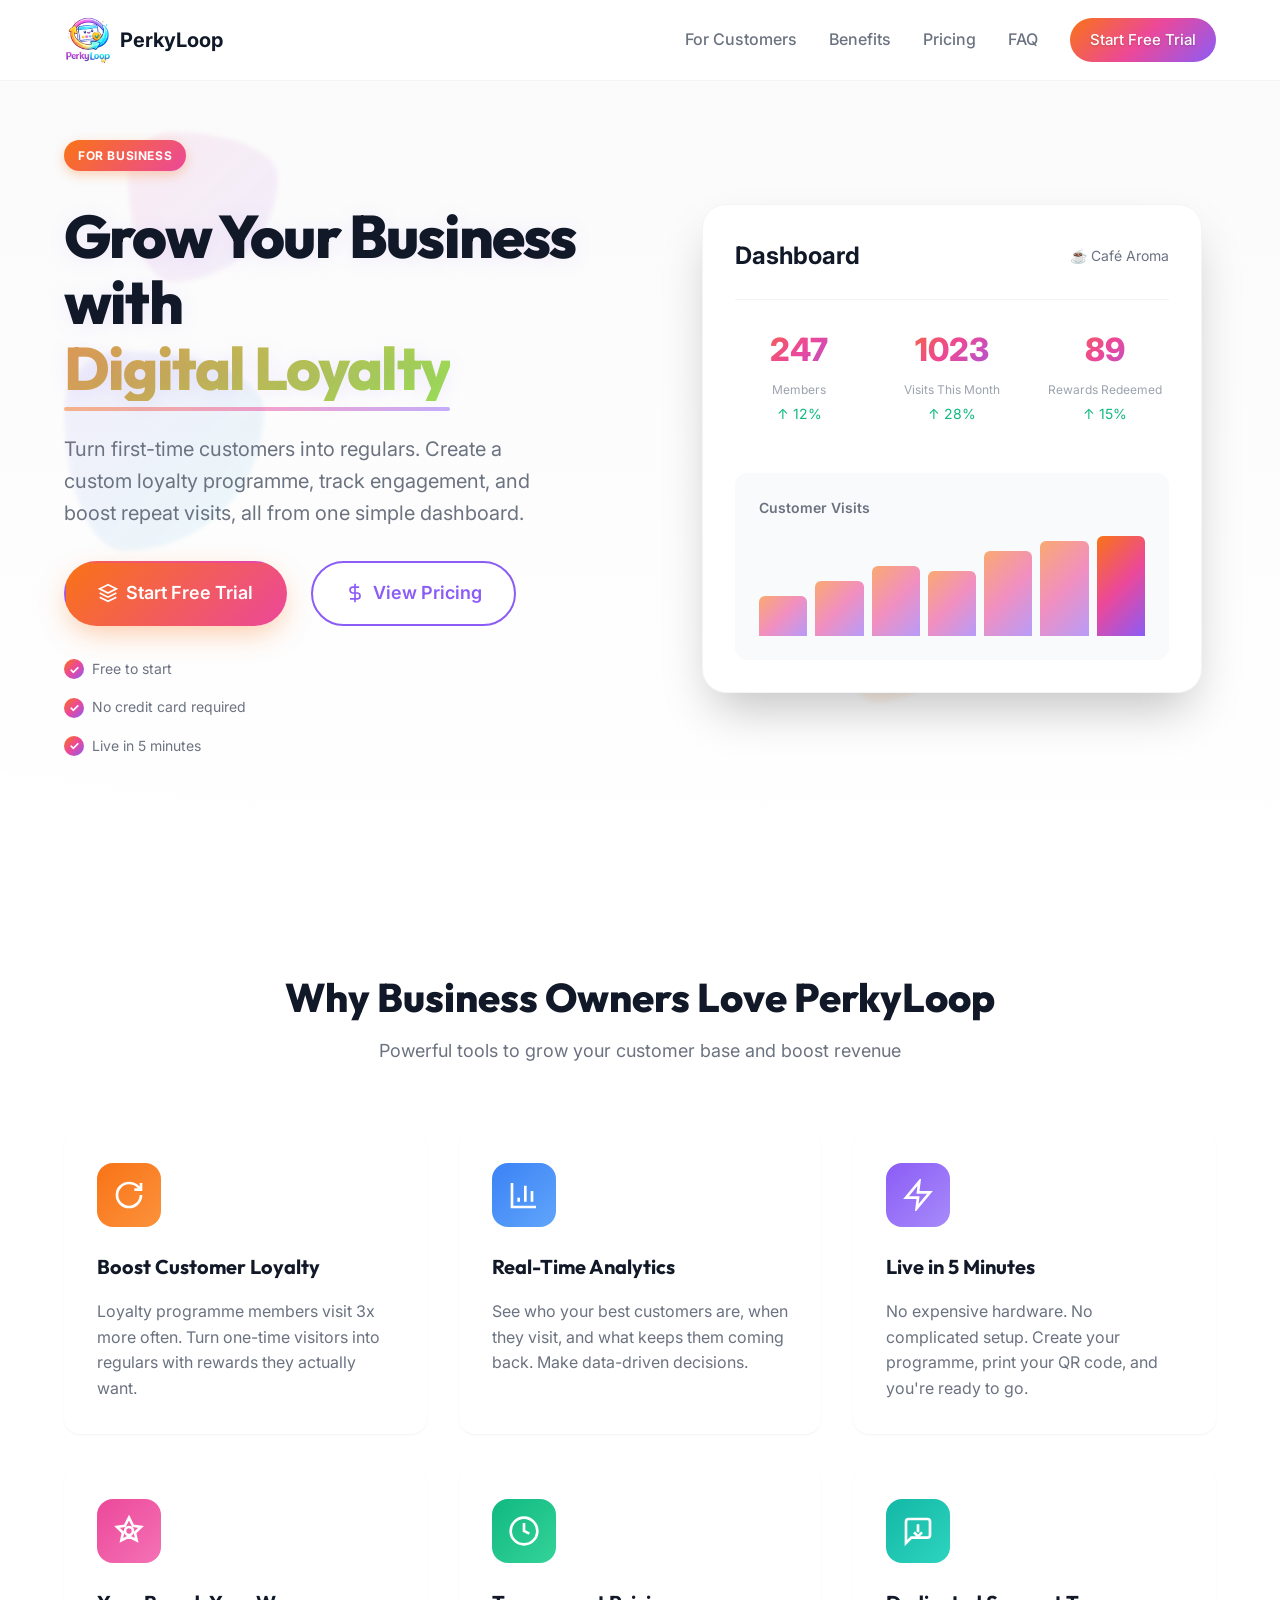
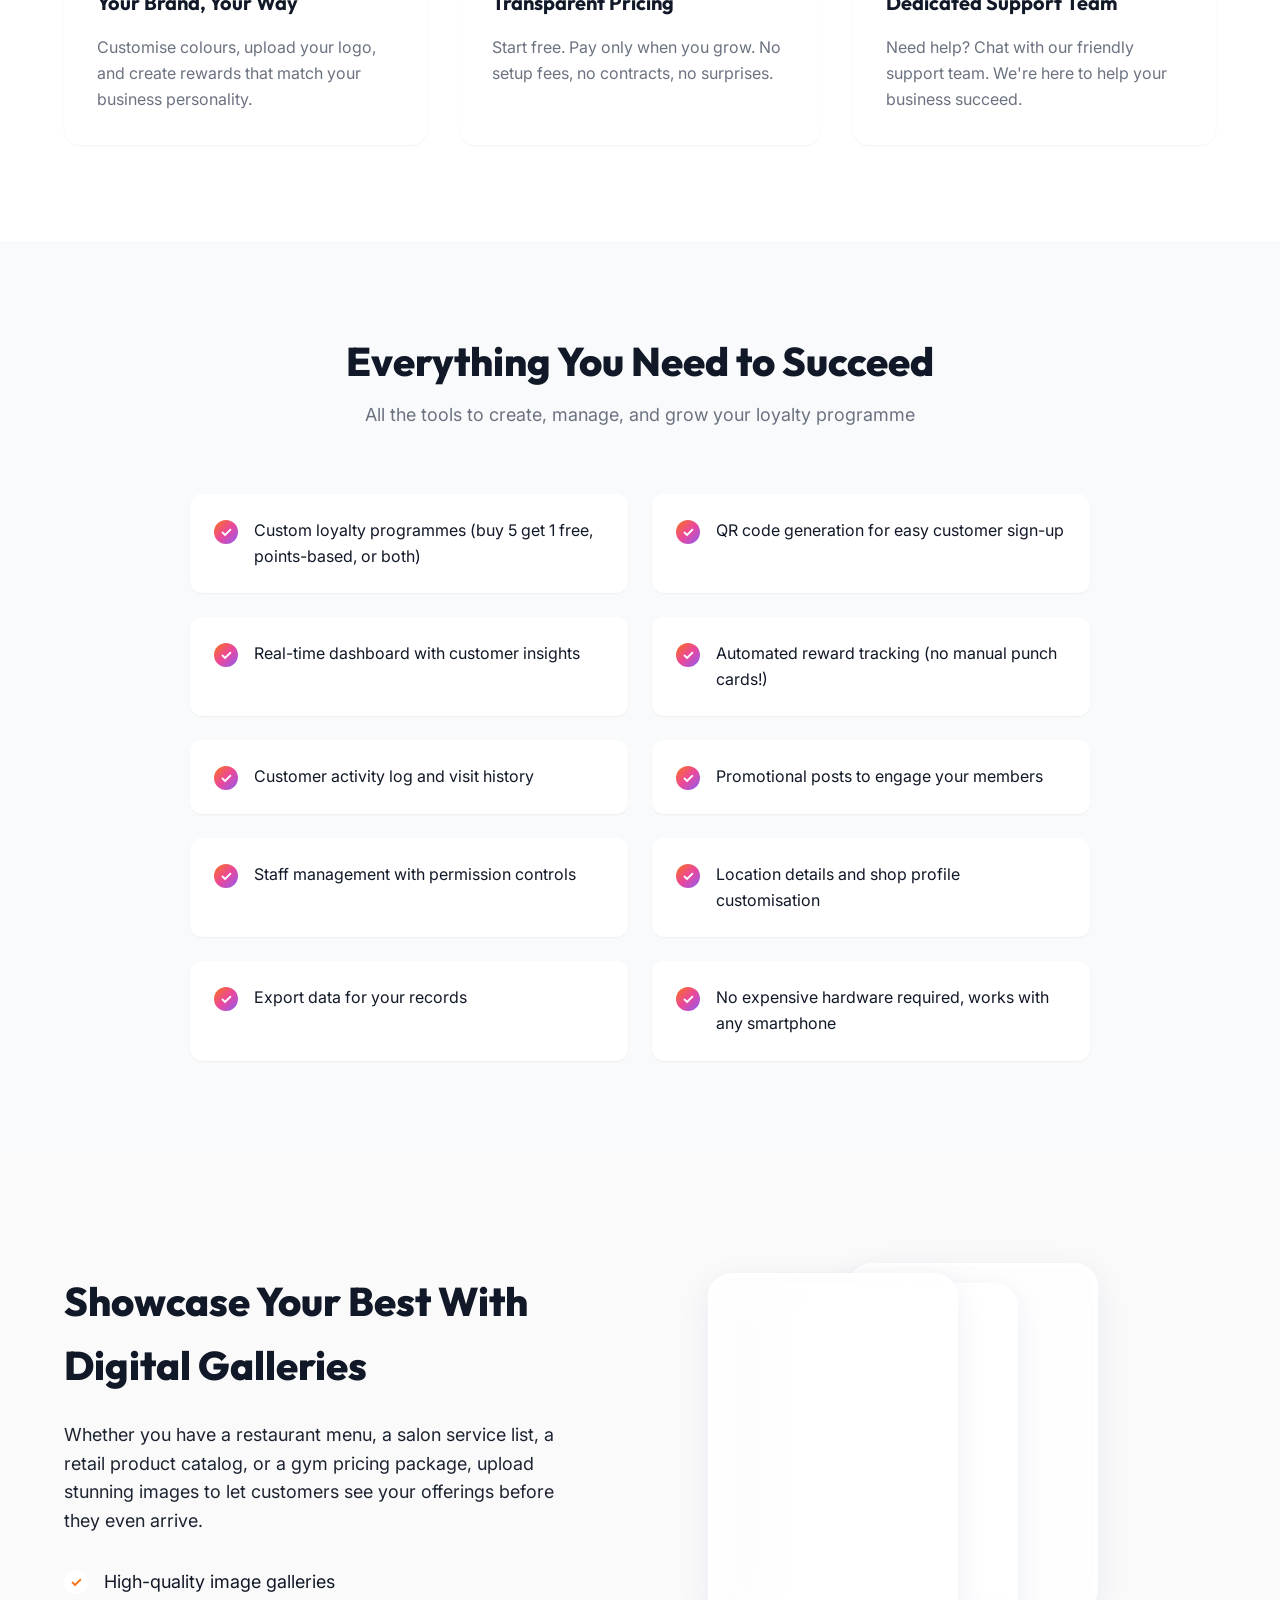
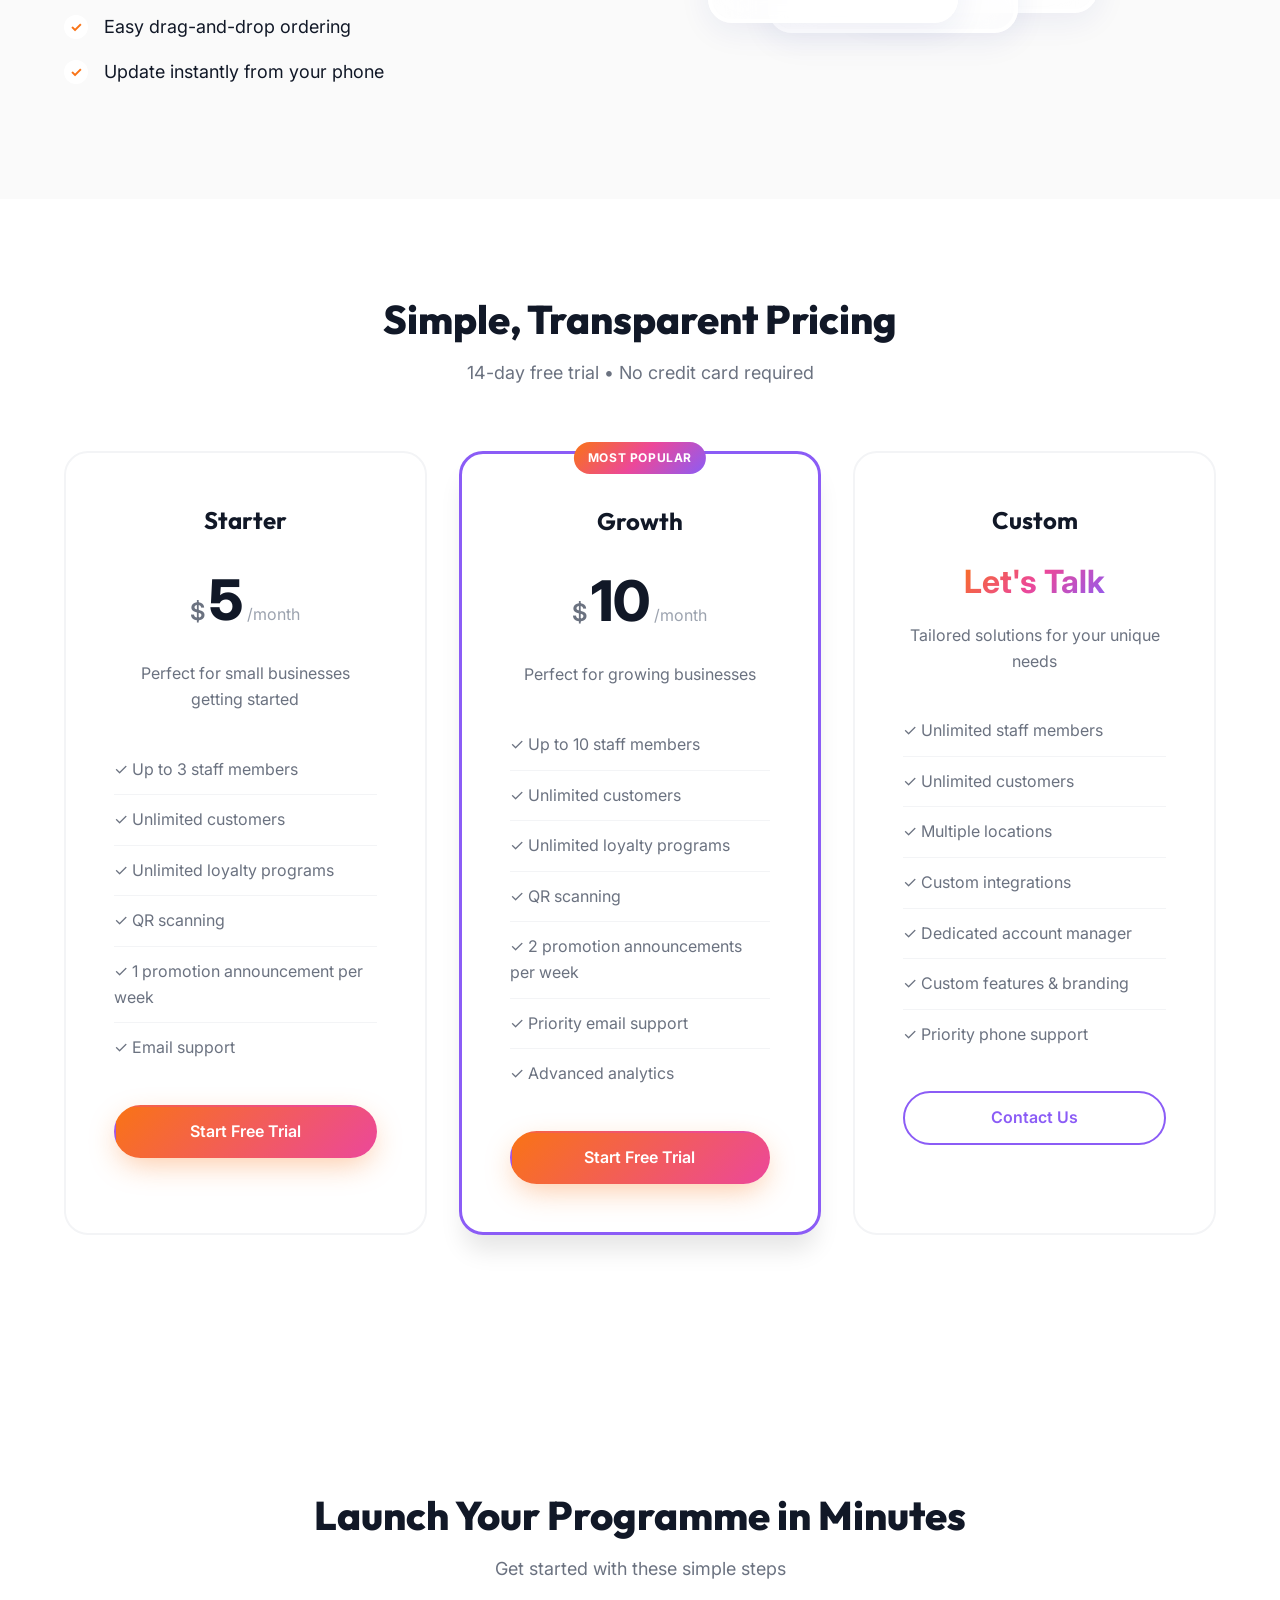
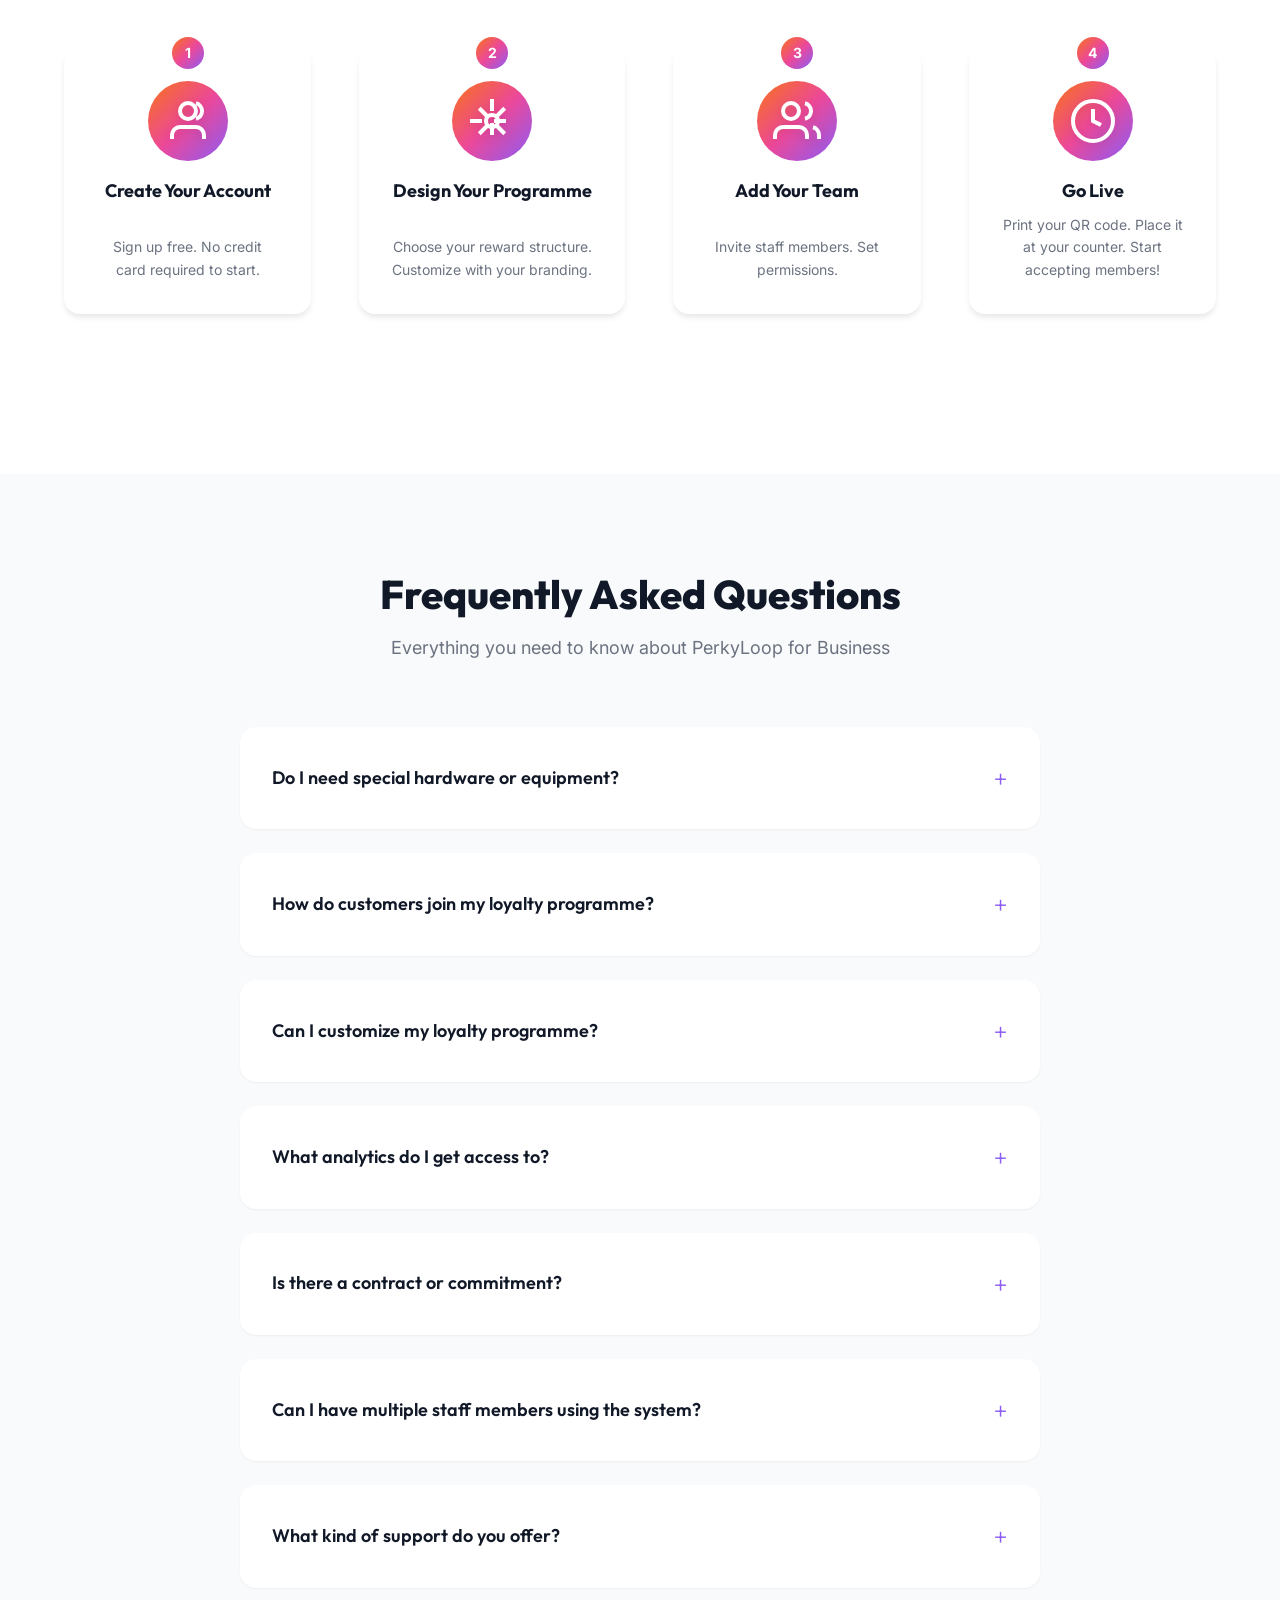
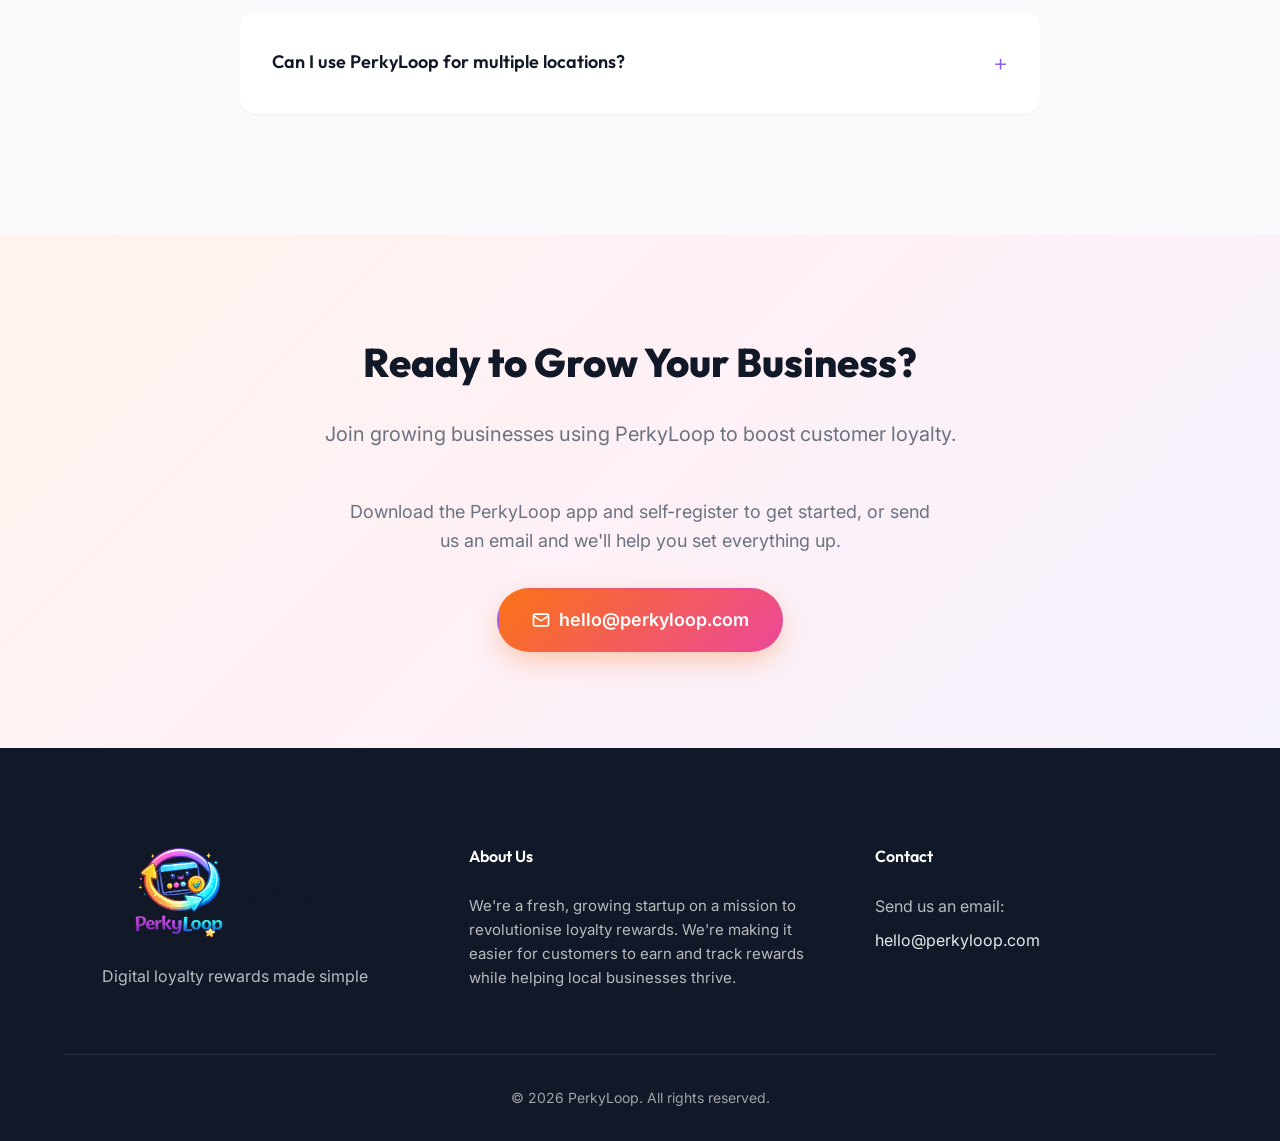
==== business.html @ 256bd618 "Web site updates." ====
<!DOCTYPE html>
<html lang="en">
<head>
    <meta charset="UTF-8">
    <meta name="viewport" content="width=device-width, initial-scale=1.0">
    <meta name="description" content="PerkyLoop for Business - Grow your customer loyalty with digital rewards. Increase repeat visits, understand your customers, and boost revenue.">
    <meta name="keywords" content="loyalty program, business rewards, customer retention, POS system, business growth">
    <title>PerkyLoop for Business - Grow Customer Loyalty</title>
    
    <!-- Favicon -->
    <link rel="icon" type="image/png" href="images/favicon.png">
    
    <!-- Google Fonts -->
    <link rel="preconnect" href="https://fonts.googleapis.com">
    <link rel="preconnect" href="https://fonts.gstatic.com" crossorigin>
    <link href="https://fonts.googleapis.com/css2?family=Inter:wght@300;400;500;600;700;800&family=Outfit:wght@300;400;500;600;700;800&display=swap" rel="stylesheet">
    
    <!-- Stylesheet -->
    <link rel="stylesheet" href="styles.css">
</head>
<body>
    <!-- Navigation -->
    <nav class="navbar">
        <div class="container">
            <div class="nav-content">
                <a href="index.html" class="logo">
                    <img src="images/icon.png" alt="PerkyLoop" class="logo-icon">
                    <span class="logo-text">PerkyLoop</span>
                </a>
                <div class="nav-links">
                    <a href="index.html">For Customers</a>
                    <a href="#benefits">Benefits</a>
                    <a href="#pricing">Pricing</a>
                    <a href="#faq">FAQ</a>
                    <a href="#start" class="btn-nav">Start Free Trial</a>
                </div>
                <button class="mobile-menu-toggle" aria-label="Toggle menu">
                    <span></span>
                    <span></span>
                    <span></span>
                </button>
            </div>
        </div>
    </nav>

    <!-- Mobile Menu -->
    <div class="mobile-menu">
        <a href="index.html">For Customers</a>
        <a href="#benefits">Benefits</a>
        <a href="#pricing">Pricing</a>
        <a href="#faq">FAQ</a>
        <a href="#start" class="btn-mobile-menu">Start Free Trial</a>
    </div>

    <!-- Hero Section -->
    <section class="hero business-hero">
        <div class="hero-gradient gradient-business"></div>
        
        <!-- Floating Decorative Elements -->
        <div class="floating-shapes">
            <div class="shape shape-1"></div>
            <div class="shape shape-2"></div>
            <div class="shape shape-3"></div>
            <div class="shape shape-4"></div>
            <div class="shape shape-5"></div>
        </div>
        
        <div class="container">
            <div class="hero-content">
                <div class="hero-text">
                    <div class="hero-badge">FOR BUSINESS</div>
                    <h1 class="hero-title animate-fade-in">
                        Grow Your Business with<br>
                        <span class="gradient-text">Digital Loyalty</span>
                    </h1>
                    <p class="hero-subtitle animate-fade-in-delay-1">
                        Turn first-time customers into regulars. Create a custom loyalty programme, 
                        track engagement, and boost repeat visits, all from one simple dashboard.
                    </p>
                    <div class="hero-buttons animate-fade-in-delay-2">
                        <a href="#start" class="btn btn-primary btn-lg">
                            <svg class="btn-icon" width="20" height="20" viewBox="0 0 24 24" fill="none" stroke="currentColor" stroke-width="2">
                                <path d="M12 2L2 7l10 5 10-5-10-5z"/>
                                <path d="M2 17l10 5 10-5M2 12l10 5 10-5"/>
                            </svg>
                            Start Free Trial
                        </a>
                        <a href="#pricing" class="btn btn-secondary btn-lg">
                            <svg class="btn-icon" width="20" height="20" viewBox="0 0 24 24" fill="none" stroke="currentColor" stroke-width="2">
                                <line x1="12" y1="1" x2="12" y2="23"/>
                                <path d="M17 5H9.5a3.5 3.5 0 0 0 0 7h5a3.5 3.5 0 0 1 0 7H6"/>
                            </svg>
                            View Pricing
                        </a>
                    </div>
                    <div class="hero-features animate-fade-in-delay-3">
                        <div class="hero-feature">
                            <span class="check-icon-large">✓</span>
                            <span>Free to start</span>
                        </div>
                        <div class="hero-feature">
                            <span class="check-icon-large">✓</span>
                            <span>No credit card required</span>
                        </div>
                        <div class="hero-feature">
                            <span class="check-icon-large">✓</span>
                            <span>Live in 5 minutes</span>
                        </div>
                    </div>
                </div>
                <div class="hero-image animate-fade-in-delay-2">
                    <div class="dashboard-mockup">
                        <div class="dashboard-frame">
                            <div class="dashboard-header">
                                <div class="dashboard-title">Dashboard</div>
                                <div class="dashboard-user">☕ Café Aroma</div>
                            </div>
                            <div class="dashboard-stats">
                                <div class="dashboard-stat">
                                    <div class="stat-value">247</div>
                                    <div class="stat-label">Members</div>
                                    <div class="stat-trend">↑ 12%</div>
                                </div>
                                <div class="dashboard-stat">
                                    <div class="stat-value">1,023</div>
                                    <div class="stat-label">Visits This Month</div>
                                    <div class="stat-trend">↑ 28%</div>
                                </div>
                                <div class="dashboard-stat">
                                    <div class="stat-value">89</div>
                                    <div class="stat-label">Rewards Redeemed</div>
                                    <div class="stat-trend">↑ 15%</div>
                                </div>
                            </div>
                            <div class="dashboard-chart">
                                <div class="chart-title">Customer Visits</div>
                                <div class="chart-bars">
                                    <div class="chart-bar" style="height: 40%;"></div>
                                    <div class="chart-bar" style="height: 55%;"></div>
                                    <div class="chart-bar" style="height: 70%;"></div>
                                    <div class="chart-bar" style="height: 65%;"></div>
                                    <div class="chart-bar" style="height: 85%;"></div>
                                    <div class="chart-bar" style="height: 95%;"></div>
                                    <div class="chart-bar active" style="height: 100%;"></div>
                                </div>
                            </div>
                        </div>
                    </div>
                </div>
            </div>
        </div>
        <div class="hero-wave">
            <svg viewBox="0 0 1440 120" fill="none" xmlns="http://www.w3.org/2000/svg">
                <path d="M0 0L60 10C120 20 240 40 360 46.7C480 53 600 47 720 43.3C840 40 960 40 1080 46.7C1200 53 1320 67 1380 73.3L1440 80V120H1380C1320 120 1200 120 1080 120C960 120 840 120 720 120C600 120 480 120 360 120C240 120 120 120 60 120H0V0Z" fill="white"/>
            </svg>
        </div>
    </section>

    <!-- Benefits Section -->
    <section id="benefits" class="benefits">
        <div class="container">
            <div class="section-header">
                <h2 class="section-title">Why Business Owners Love PerkyLoop</h2>
                <p class="section-subtitle">Powerful tools to grow your customer base and boost revenue</p>
            </div>
            <div class="benefits-grid">
                <div class="benefit-card">
                    <div class="benefit-icon icon-orange">
                        <svg width="32" height="32" viewBox="0 0 24 24" fill="none" stroke="currentColor" stroke-width="2">
                            <path d="M21 12a9 9 0 1 1-9-9c2.52 0 4.93 1 6.74 2.74L21 8"/>
                            <path d="M21 3v5h-5"/>
                        </svg>
                    </div>
                    <h3 class="benefit-title">Boost Customer Loyalty</h3>
                    <p class="benefit-description">Loyalty programme members visit 3x more often. Turn one-time visitors into regulars with rewards they actually want.</p>
                </div>
                <div class="benefit-card">
                    <div class="benefit-icon icon-blue">
                        <svg width="32" height="32" viewBox="0 0 24 24" fill="none" stroke="currentColor" stroke-width="2">
                            <path d="M3 3v18h18"/>
                            <path d="M18 17V9M13 17V5M8 17v-3"/>
                        </svg>
                    </div>
                    <h3 class="benefit-title">Real-Time Analytics</h3>
                    <p class="benefit-description">See who your best customers are, when they visit, and what keeps them coming back. Make data-driven decisions.</p>
                </div>
                <div class="benefit-card">
                    <div class="benefit-icon icon-purple">
                        <svg width="32" height="32" viewBox="0 0 24 24" fill="none" stroke="currentColor" stroke-width="2">
                            <path d="M13 2L3 14h9l-1 8 10-12h-9l1-8z"/>
                        </svg>
                    </div>
                    <h3 class="benefit-title">Live in 5 Minutes</h3>
                    <p class="benefit-description">No expensive hardware. No complicated setup. Create your programme, print your QR code, and you're ready to go.</p>
                </div>
                <div class="benefit-card">
                    <div class="benefit-icon icon-pink">
                        <svg width="32" height="32" viewBox="0 0 24 24" fill="none" stroke="currentColor" stroke-width="2">
                            <path d="M12 2l3 6.09L21 9l-4.5 4.36L17.71 19 12 16.09 6.29 19l1.21-5.64L3 9l5.91-.91L12 2z"/>
                            <circle cx="12" cy="12" r="3"/>
                        </svg>
                    </div>
                    <h3 class="benefit-title">Your Brand, Your Way</h3>
                    <p class="benefit-description">Customise colours, upload your logo, and create rewards that match your business personality.</p>
                </div>
                <div class="benefit-card">
                    <div class="benefit-icon icon-green">
                        <svg width="32" height="32" viewBox="0 0 24 24" fill="none" stroke="currentColor" stroke-width="2">
                            <circle cx="12" cy="12" r="10"/>
                            <path d="M12 6v6l4 2"/>
                        </svg>
                    </div>
                    <h3 class="benefit-title">Transparent Pricing</h3>
                    <p class="benefit-description">Start free. Pay only when you grow. No setup fees, no contracts, no surprises.</p>
                </div>
                <div class="benefit-card">
                    <div class="benefit-icon icon-teal">
                        <svg width="32" height="32" viewBox="0 0 24 24" fill="none" stroke="currentColor" stroke-width="2">
                            <path d="M21 15a2 2 0 0 1-2 2H7l-4 4V5a2 2 0 0 1 2-2h14a2 2 0 0 1 2 2z"/>
                            <path d="M12 7v6M9 13l3 3 3-3"/>
                        </svg>
                    </div>
                    <h3 class="benefit-title">Dedicated Support Team</h3>
                    <p class="benefit-description">Need help? Chat with our friendly support team. We're here to help your business succeed.</p>
                </div>
            </div>
        </div>
    </section>

    <!-- Features List Section -->
    <section class="features-list">
        <div class="container">
            <div class="section-header">
                <h2 class="section-title">Everything You Need to Succeed</h2>
                <p class="section-subtitle">All the tools to create, manage, and grow your loyalty programme</p>
            </div>
            <div class="features-checklist">
                <div class="checklist-item">
                    <span class="check-icon">✓</span>
                    <span>Custom loyalty programmes (buy 5 get 1 free, points-based, or both)</span>
                </div>
                <div class="checklist-item">
                    <span class="check-icon">✓</span>
                    <span>QR code generation for easy customer sign-up</span>
                </div>
                <div class="checklist-item">
                    <span class="check-icon">✓</span>
                    <span>Real-time dashboard with customer insights</span>
                </div>
                <div class="checklist-item">
                    <span class="check-icon">✓</span>
                    <span>Automated reward tracking (no manual punch cards!)</span>
                </div>
                <div class="checklist-item">
                    <span class="check-icon">✓</span>
                    <span>Customer activity log and visit history</span>
                </div>
                <div class="checklist-item">
                    <span class="check-icon">✓</span>
                    <span>Promotional posts to engage your members</span>
                </div>
                <div class="checklist-item">
                    <span class="check-icon">✓</span>
                    <span>Staff management with permission controls</span>
                </div>
                <div class="checklist-item">
                    <span class="check-icon">✓</span>
                    <span>Location details and shop profile customisation</span>
                </div>
                <div class="checklist-item">
                    <span class="check-icon">✓</span>
                    <span>Export data for your records</span>
                </div>
                <div class="checklist-item">
                    <span class="check-icon">✓</span>
                    <span>No expensive hardware required, works with any smartphone</span>
                </div>
            </div>
        </div>
    </section>

    <!-- Gallery Showcase Pitch -->
    <section class="business-gallery" style="background: var(--surface-elevated); padding-top: var(--spacing-3xl); overflow: hidden;">
        <div class="container">
            <div class="business-content" style="align-items: center;">
                <div class="business-text">
                    <h2 class="business-title">Showcase Your Best With Digital Galleries</h2>
                    <p class="business-description">Whether you have a restaurant menu, a salon service list, a retail product catalog, or a gym pricing package, upload stunning images to let customers see your offerings before they even arrive.</p>
                    <div class="business-features">
                        <div class="business-feature">
                            <span class="check-icon">✓</span>
                            <span>High-quality image galleries</span>
                        </div>
                        <div class="business-feature">
                            <span class="check-icon">✓</span>
                            <span>Easy drag-and-drop ordering</span>
                        </div>
                        <div class="business-feature">
                            <span class="check-icon">✓</span>
                            <span>Update instantly from your phone</span>
                        </div>
                    </div>
                </div>
                <!-- Dynamic Hover Interactive Image Stack -->
                <div class="business-gallery-preview" style="position: relative; height: 450px; padding: 20px;">
                    <div class="glass-panel animate-on-scroll" style="width: 250px; height: 350px; position: absolute; z-index: 3; transform: rotate(-5deg); background-image: url('https://images.unsplash.com/photo-1497935586351-b67a49e012bf?auto=format&fit=crop&q=80&w=600'); background-size: cover; border: 4px solid white; transition: transform 0.3s ease;" onmouseover="this.style.transform='rotate(0deg) scale(1.05)'" onmouseout="this.style.transform='rotate(-5deg)'"></div>
                    <div class="glass-panel animate-on-scroll" style="width: 250px; height: 350px; position: absolute; left: 80px; top: 30px; z-index: 2; transform: rotate(5deg); background-image: url('https://images.unsplash.com/photo-1550547660-d9450f859349?auto=format&fit=crop&q=80&w=600'); background-size: cover; border: 4px solid white; transition: transform 0.3s ease;" onmouseover="this.style.transform='rotate(0deg) scale(1.05); z-index: 4'" onmouseout="this.style.transform='rotate(5deg); z-index: 2'"></div>
                    <div class="glass-panel animate-on-scroll" style="width: 250px; height: 350px; position: absolute; left: 160px; top: 10px; z-index: 1; transform: rotate(15deg); background-image: url('https://images.unsplash.com/photo-1541167760496-1628856ab772?auto=format&fit=crop&q=80&w=600'); background-size: cover; border: 4px solid white; transition: transform 0.3s ease;" onmouseover="this.style.transform='rotate(0deg) scale(1.05); z-index: 4'" onmouseout="this.style.transform='rotate(15deg); z-index: 1'"></div>
                </div>
            </div>
        </div>
    </section>

    <!-- Pricing Section -->
    <section id="pricing" class="pricing">
        <div class="container">
            <div class="section-header">
                <h2 class="section-title">Simple, Transparent Pricing</h2>
                <p class="section-subtitle">14-day free trial • No credit card required</p>
            </div>
            <div class="pricing-grid">
                <div class="pricing-card">
                    <div class="pricing-header">
                        <h3 class="pricing-plan">Starter</h3>
                        <div class="pricing-price">
                            <span class="price-currency">$</span>
                            <span class="price-amount">5</span>
                            <span class="price-period">/month</span>
                        </div>
                        <p class="pricing-description">Perfect for small businesses getting started</p>
                    </div>
                    <ul class="pricing-features">
                        <li>✓ Up to 3 staff members</li>
                        <li>✓ Unlimited customers</li>
                        <li>✓ Unlimited loyalty programs</li>
                        <li>✓ QR scanning</li>
                        <li>✓ 1 promotion announcement per week</li>
                        <li>✓ Email support</li>
                    </ul>
                    <a href="#start" class="btn btn-primary">Start Free Trial</a>
                </div>
                <div class="pricing-card pricing-featured">
                    <div class="pricing-badge">MOST POPULAR</div>
                    <div class="pricing-header">
                        <h3 class="pricing-plan">Growth</h3>
                        <div class="pricing-price">
                            <span class="price-currency">$</span>
                            <span class="price-amount">10</span>
                            <span class="price-period">/month</span>
                        </div>
                        <p class="pricing-description">Perfect for growing businesses</p>
                    </div>
                    <ul class="pricing-features">
                        <li>✓ Up to 10 staff members</li>
                        <li>✓ Unlimited customers</li>
                        <li>✓ Unlimited loyalty programs</li>
                        <li>✓ QR scanning</li>
                        <li>✓ 2 promotion announcements per week</li>
                        <li>✓ Priority email support</li>
                        <li>✓ Advanced analytics</li>
                    </ul>
                    <a href="#start" class="btn btn-primary">Start Free Trial</a>
                </div>
                <div class="pricing-card">
                    <div class="pricing-header">
                        <h3 class="pricing-plan">Custom</h3>
                        <div class="pricing-price">
                            <span class="price-text">Let's Talk</span>
                        </div>
                        <p class="pricing-description">Tailored solutions for your unique needs</p>
                    </div>
                    <ul class="pricing-features">
                        <li>✓ Unlimited staff members</li>
                        <li>✓ Unlimited customers</li>
                        <li>✓ Multiple locations</li>
                        <li>✓ Custom integrations</li>
                        <li>✓ Dedicated account manager</li>
                        <li>✓ Custom features & branding</li>
                        <li>✓ Priority phone support</li>
                    </ul>
                    <a href="#start" class="btn btn-outline">Contact Us</a>
                </div>
            </div>
        </div>
    </section>

    <!-- How It Works Section -->
    <section class="how-it-works business-how">
        <div class="container">
            <div class="section-header">
                <h2 class="section-title">Launch Your Programme in Minutes</h2>
                <p class="section-subtitle">Get started with these simple steps</p>
            </div>
            <div class="steps">
                <div class="step">
                    <div class="step-number">1</div>
                    <div class="step-icon">
                        <svg width="48" height="48" viewBox="0 0 24 24" fill="none" stroke="currentColor" stroke-width="2">
                            <path d="M20 21v-2a4 4 0 0 0-4-4H8a4 4 0 0 0-4 4v2"/>
                            <circle cx="12" cy="7" r="4"/>
                            <path d="M16 3.13a4 4 0 0 1 0 7.75"/>
                        </svg>
                    </div>
                    <h3 class="step-title">Create Your Account</h3>
                    <p class="step-description">Sign up free. No credit card required to start.</p>
                </div>
                <div class="step-connector"></div>
                <div class="step">
                    <div class="step-number">2</div>
                    <div class="step-icon">
                        <svg width="48" height="48" viewBox="0 0 24 24" fill="none" stroke="currentColor" stroke-width="2">
                            <circle cx="12" cy="12" r="3"/>
                            <path d="M12 1v6m0 6v6M5.64 5.64l4.24 4.24m4.24 4.24l4.24 4.24M1 12h6m6 0h6M5.64 18.36l4.24-4.24m4.24-4.24l4.24-4.24"/>
                        </svg>
                    </div>
                    <h3 class="step-title">Design Your Programme</h3>
                    <p class="step-description">Choose your reward structure. Customize with your branding.</p>
                </div>
                <div class="step-connector"></div>
                <div class="step">
                    <div class="step-number">3</div>
                    <div class="step-icon">
                        <svg width="48" height="48" viewBox="0 0 24 24" fill="none" stroke="currentColor" stroke-width="2">
                            <path d="M17 21v-2a4 4 0 0 0-4-4H5a4 4 0 0 0-4 4v2"/>
                            <circle cx="9" cy="7" r="4"/>
                            <path d="M23 21v-2a4 4 0 0 0-3-3.87m-4-12a4 4 0 0 1 0 7.75"/>
                        </svg>
                    </div>
                    <h3 class="step-title">Add Your Team</h3>
                    <p class="step-description">Invite staff members. Set permissions.</p>
                </div>
                <div class="step-connector"></div>
                <div class="step">
                    <div class="step-number">4</div>
                    <div class="step-icon">
                        <svg width="48" height="48" viewBox="0 0 24 24" fill="none" stroke="currentColor" stroke-width="2">
                            <circle cx="12" cy="12" r="10"/>
                            <polyline points="12 6 12 12 16 14"/>
                        </svg>
                    </div>
                    <h3 class="step-title">Go Live</h3>
                    <p class="step-description">Print your QR code. Place it at your counter. Start accepting members!</p>
                </div>
            </div>
        </div>
    </section>

    <!-- FAQ Section -->
    <section id="faq" class="faq">
        <div class="container">
            <div class="section-header">
                <h2 class="section-title">Frequently Asked Questions</h2>
                <p class="section-subtitle">Everything you need to know about PerkyLoop for Business</p>
            </div>
            <div class="faq-list">
                <div class="faq-item">
                    <div class="faq-question">
                        <h3>Do I need special hardware or equipment?</h3>
                        <span class="faq-icon">+</span>
                    </div>
                    <div class="faq-answer">
                        <p>No! PerkyLoop works with any smartphone or tablet with a camera. Your staff can scan customer QR codes using the PerkyLoop business app. No expensive scanners or POS integration required to get started.</p>
                    </div>
                </div>
                <div class="faq-item">
                    <div class="faq-question">
                        <h3>How do customers join my loyalty programme?</h3>
                        <span class="faq-icon">+</span>
                    </div>
                    <div class="faq-answer">
                        <p>It's super easy! Display your unique QR code at your counter or on table tents. Customers scan it with the PerkyLoop app to instantly join your programme. They can also search for your business name in the app.</p>
                    </div>
                </div>
                <div class="faq-item">
                    <div class="faq-question">
                        <h3>Can I customize my loyalty programme?</h3>
                        <span class="faq-icon">+</span>
                    </div>
                    <div class="faq-answer">
                        <p>Absolutely! You can create "buy X get 1 free" stamp cards, points-based systems, or a combination of both. Customize your rewards, branding colors, logo, and even the messages customers see.</p>
                    </div>
                </div>
                <div class="faq-item">
                    <div class="faq-question">
                        <h3>What analytics do I get access to?</h3>
                        <span class="faq-icon">+</span>
                    </div>
                    <div class="faq-answer">
                        <p>You'll see total members, visit frequency, peak times, reward redemption rates, customer growth trends, and individual customer visit history. Higher tier plans include advanced analytics and exportable reports.</p>
                    </div>
                </div>
                <div class="faq-item">
                    <div class="faq-question">
                        <h3>Is there a contract or commitment?</h3>
                        <span class="faq-icon">+</span>
                    </div>
                    <div class="faq-answer">
                        <p>No contracts! All plans are month-to-month. You can upgrade, downgrade, or cancel anytime. The free plan is truly free forever with no time limit or credit card required.</p>
                    </div>
                </div>
                <div class="faq-item">
                    <div class="faq-question">
                        <h3>Can I have multiple staff members using the system?</h3>
                        <span class="faq-icon">+</span>
                    </div>
                    <div class="faq-answer">
                        <p>Yes! The number of staff members depends on your plan: Starter allows up to 3 staff, Growth allows up to 10 staff, and Custom plans offer unlimited staff. You can set two permission levels: owner (full access) or staff member (limited access).</p>
                    </div>
                </div>
                <div class="faq-item">
                    <div class="faq-question">
                        <h3>What kind of support do you offer?</h3>
                        <span class="faq-icon">+</span>
                    </div>
                    <div class="faq-answer">
                        <p>All plans include email support from our dedicated team. Growth plan customers get priority support with faster response times. Custom plan customers get a dedicated account manager and priority phone support.</p>
                    </div>
                </div>
                <div class="faq-item">
                    <div class="faq-question">
                        <h3>Can I use PerkyLoop for multiple locations?</h3>
                        <span class="faq-icon">+</span>
                    </div>
                    <div class="faq-answer">
                        <p>Yes! Your loyalty programmes and promotions are shared across all your locations, regardless of geography. Location-based stamps (where customers collect stamps at specific locations) are coming in a future update.</p>
                    </div>
                </div>
            </div>
        </div>
    </section>

    <!-- CTA Section -->
    <section id="start" class="cta-section">
        <div class="cta-gradient"></div>
        <div class="container">
            <div class="cta-content">
                <h2 class="cta-title">Ready to Grow Your Business?</h2>
                <p class="cta-subtitle">Join growing businesses using PerkyLoop to boost customer loyalty.</p>
                <div class="cta-instructions">
                    <p class="cta-text">Download the PerkyLoop app and self-register to get started, or send us an email and we'll help you set everything up.</p>
                    <a href="mailto:hello@perkyloop.com" class="btn btn-primary btn-lg">
                        <svg class="btn-icon" width="20" height="20" viewBox="0 0 24 24" fill="none" stroke="currentColor" stroke-width="2">
                            <rect x="3" y="5" width="18" height="14" rx="2"/>
                            <path d="M3 7l9 6 9-6"/>
                        </svg>
                        hello@perkyloop.com
                    </a>
                </div>
            </div>
        </div>
    </section>

    <!-- Footer -->
    <footer class="footer">
        <div class="container">
            <div class="footer-content">
                <div class="footer-section">
                    <a href="index.html" class="logo">
                        <img src="images/icon.png" alt="PerkyLoop" class="logo-icon">
                        <span class="logo-text">PerkyLoop</span>
                    </a>
                    <p class="footer-tagline">Digital loyalty rewards made simple</p>
                </div>
                
                <div class="footer-section">
                    <h4>About Us</h4>
                    <p class="footer-about">We're a fresh, growing startup on a mission to revolutionise loyalty rewards. We're making it easier for customers to earn and track rewards while helping local businesses thrive.</p>
                </div>
                
                <div class="footer-section">
                    <h4>Contact</h4>
                    <p style="color: rgba(255, 255, 255, 0.7); margin-bottom: 8px;">Send us an email:</p>
                    <p class="footer-contact">
                        <a href="mailto:hello@perkyloop.com">hello@perkyloop.com</a>
                    </p>
                </div>
            </div>
            <div class="footer-bottom">
                <p>&copy; 2026 PerkyLoop. All rights reserved.</p>
            </div>
        </div>
    </footer>

    <!-- JavaScript -->
    <script src="script.js"></script>
</body>
</html>
---- styles.css ----
/* PerkyLoop Website Styles */

/* ===== CSS Variables ===== */
:root {
    /* Primary Colors */
    --primary: #8b5cf6;
    --primary-dark: #7c3aed;
    --primary-pale: #f3e8ff;
    
    /* Secondary Colors */
    --secondary: #6366f1;
    --secondary-dark: #4f46e5;
    
    /* Brand Gradients */
    --gradient-sunset: linear-gradient(135deg, #f97316 0%, #ec4899 50%, #8b5cf6 100%);
    --gradient-ocean: linear-gradient(135deg, #06b6d4 0%, #3b82f6 50%, #8b5cf6 100%);
    --gradient-forest: linear-gradient(135deg, #10b981 0%, #059669 50%, #047857 100%);
    --gradient-fire: linear-gradient(135deg, #f59e0b 0%, #ef4444 50%, #dc2626 100%);
    --gradient-business: linear-gradient(135deg, #f97316 0%, #fb923c 100%);
    
    /* UI Colors */
    --surface: #ffffff;
    --surface-elevated: #fafafa;
    --background: #f9fafb;
    
    /* Text Colors */
    --text-primary: #111827;
    --text-secondary: #6b7280;
    --text-tertiary: #9ca3af;
    
    /* Borders */
    --border: #e5e7eb;
    --border-light: #f3f4f6;
    
    /* Status Colors */
    --success: #10b981;
    --warning: #f59e0b;
    --error: #ef4444;
    --info: #3b82f6;
    
    /* Feature Colors */
    --purple: #8b5cf6;
    --orange: #f97316;
    --teal: #14b8a6;
    --blue: #3b82f6;
    --green: #10b981;
    --pink: #ec4899;
    
    /* Typography */
    --font-family: 'Inter', -apple-system, BlinkMacSystemFont, 'Segoe UI', sans-serif;
    --font-heading: 'Outfit', -apple-system, BlinkMacSystemFont, 'Segoe UI', sans-serif;
    
    /* Font Weights */
    --font-light: 300;
    --font-regular: 400;
    --font-medium: 500;
    --font-semibold: 600;
    --font-bold: 700;
    --font-extrabold: 800;
    
    /* Spacing */
    --spacing-xs: 0.5rem;
    --spacing-sm: 1rem;
    --spacing-md: 1.5rem;
    --spacing-lg: 2rem;
    --spacing-xl: 3rem;
    --spacing-2xl: 4rem;
    --spacing-3xl: 6rem;
    
    /* Border Radius */
    --radius-sm: 0.375rem;
    --radius-md: 0.5rem;
    --radius-lg: 0.75rem;
    --radius-xl: 1rem;
    --radius-2xl: 1.5rem;
    --radius-full: 9999px;
    
    /* Shadows */
    --shadow-sm: 0 1px 2px 0 rgba(0, 0, 0, 0.05);
    --shadow-md: 0 4px 6px -1px rgba(0, 0, 0, 0.1);
    --shadow-lg: 0 10px 15px -3px rgba(0, 0, 0, 0.1);
    --shadow-xl: 0 20px 25px -5px rgba(0, 0, 0, 0.1);
    --shadow-2xl: 0 25px 50px -12px rgba(0, 0, 0, 0.25);
    
    /* Transitions */
    --transition-fast: 150ms ease;
    --transition-base: 250ms ease;
    --transition-slow: 350ms ease;
}

/* ===== Reset & Base Styles ===== */
* {
    margin: 0;
    padding: 0;
    box-sizing: border-box;
}

html {
    scroll-behavior: smooth;
}

body {
    font-family: var(--font-family);
    font-size: 16px;
    line-height: 1.6;
    color: var(--text-primary);
    background-color: var(--surface);
    -webkit-font-smoothing: antialiased;
    -moz-osx-font-smoothing: grayscale;
    overflow-x: hidden;
}

h1, h2, h3, h4, h5, h6, .hero-title, .section-title, .step-title, .benefit-title, .feature-title, .pricing-plan {
    font-family: var(--font-heading);
}

img {
    max-width: 100%;
    height: auto;
}

a {
    text-decoration: none;
    color: inherit;
    transition: color var(--transition-base);
}

button {
    font-family: inherit;
    cursor: pointer;
    border: none;
    background: none;
}

/* ===== Container ===== */
.container {
    max-width: 1200px;
    margin: 0 auto;
    padding: 0 var(--spacing-md);
}

@media (max-width: 768px) {
    .container {
        padding: 0 var(--spacing-sm);
    }
}

/* ===== Navigation ===== */
.navbar {
    position: fixed;
    top: 0;
    left: 0;
    right: 0;
    background: rgba(255, 255, 255, 0.95);
    backdrop-filter: blur(10px);
    border-bottom: 1px solid var(--border-light);
    z-index: 1000;
    padding: var(--spacing-sm) 0;
}

.nav-content {
    display: flex;
    justify-content: space-between;
    align-items: center;
}

.logo {
    display: flex;
    align-items: center;
    gap: 0.5rem;
    font-weight: var(--font-bold);
    font-size: 1.25rem;
    color: var(--text-primary);
}

.logo-icon {
    height: 48px;
    width: auto;
    display: block;
}

.logo-text {
    line-height: 1;
    display: flex;
    align-items: center;
}

.nav-links {
    display: flex;
    align-items: center;
    gap: var(--spacing-lg);
}

.nav-links a {
    color: var(--text-secondary);
    font-weight: var(--font-medium);
    transition: color var(--transition-base);
}

.nav-links a:hover {
    color: var(--primary);
}

.nav-link-business {
    color: var(--orange) !important;
}

.btn-nav {
    background: var(--gradient-sunset);
    color: #ffffff !important;
    padding: 0.625rem 1.25rem;
    border-radius: var(--radius-full);
    font-weight: var(--font-bold);
    font-size: 0.9375rem;
    text-shadow: 0 1px 2px rgba(0, 0, 0, 0.2);
    transition: transform var(--transition-base), box-shadow var(--transition-base);
}

.btn-nav:hover {
    transform: translateY(-2px);
    box-shadow: var(--shadow-lg);
    color: #ffffff !important;
}

/* ===== Glassmorphism Utilities ===== */
.glass-panel {
    background: rgba(255, 255, 255, 0.7);
    backdrop-filter: blur(20px);
    -webkit-backdrop-filter: blur(20px);
    border: 1px solid rgba(255, 255, 255, 0.5);
    border-radius: var(--radius-2xl);
    box-shadow: 0 8px 32px 0 rgba(31, 38, 135, 0.07);
    overflow: hidden;
}

.glass-panel-dark {
    background: rgba(17, 24, 39, 0.7);
    backdrop-filter: blur(20px);
    -webkit-backdrop-filter: blur(20px);
    border: 1px solid rgba(255, 255, 255, 0.1);
    border-radius: var(--radius-2xl);
    box-shadow: 0 8px 32px 0 rgba(0, 0, 0, 0.3);
    color: white;
}

/* Mobile Menu Toggle */
.mobile-menu-toggle {
    display: none;
    flex-direction: column;
    gap: 4px;
    padding: 0.5rem;
}

.mobile-menu-toggle span {
    width: 24px;
    height: 2px;
    background: var(--text-primary);
    border-radius: 2px;
    transition: all var(--transition-base);
}

.mobile-menu {
    display: none;
    position: fixed;
    top: 70px;
    left: 0;
    right: 0;
    background: white;
    border-bottom: 1px solid var(--border);
    padding: var(--spacing-md);
    flex-direction: column;
    gap: var(--spacing-sm);
    z-index: 999;
}

.mobile-menu.active {
    display: flex;
}

.mobile-menu a {
    color: var(--text-secondary);
    font-weight: var(--font-medium);
    padding: 0.75rem 0;
}

.btn-mobile-menu {
    background: var(--gradient-sunset);
    color: white;
    padding: 0.75rem 1.25rem;
    border-radius: var(--radius-full);
    font-weight: var(--font-semibold);
    text-align: center;
}

@media (max-width: 768px) {
    .nav-links {
        display: none;
    }
    
    .mobile-menu-toggle {
        display: flex;
    }
}

/* ===== Buttons ===== */
.btn {
    display: inline-flex;
    align-items: center;
    justify-content: center;
    gap: 0.5rem;
    padding: 0.75rem 1.5rem;
    border-radius: var(--radius-full);
    font-weight: var(--font-semibold);
    font-size: 1rem;
    cursor: pointer;
    transition: all var(--transition-base);
    border: 2px solid transparent;
}

.btn-primary {
    background: var(--gradient-sunset);
    background-size: 200% 200%;
    color: white;
    box-shadow: 0 10px 30px -5px rgba(249, 115, 22, 0.4);
    position: relative;
    overflow: hidden;
    animation: gradientSlide 3s ease infinite;
}

.btn-primary::before {
    content: '';
    position: absolute;
    top: 50%;
    left: 50%;
    width: 0;
    height: 0;
    border-radius: 50%;
    background: rgba(255, 255, 255, 0.2);
    transform: translate(-50%, -50%);
    transition: width 0.6s ease, height 0.6s ease;
}

.btn-primary:hover::before {
    width: 300px;
    height: 300px;
}

.btn-primary:hover {
    transform: translateY(-3px) scale(1.02);
    box-shadow: 0 20px 40px -10px rgba(249, 115, 22, 0.5);
}

@keyframes gradientSlide {
    0%, 100% {
        background-position: 0% 50%;
    }
    50% {
        background-position: 100% 50%;
    }
}

.btn-secondary {
    background: white;
    color: var(--primary);
    border: 2px solid var(--primary);
}

.btn-secondary:hover {
    background: var(--primary-pale);
    transform: translateY(-2px);
}

.btn-outline {
    background: transparent;
    color: var(--primary);
    border: 2px solid var(--primary);
}

.btn-outline:hover {
    background: var(--primary);
    color: white;
}

.btn-lg {
    padding: 1rem 2rem;
    font-size: 1.125rem;
}

.btn-icon {
    font-size: 1.25rem;
}

/* ===== Hero Section ===== */
.hero {
    position: relative;
    padding-top: 140px;
    padding-bottom: 120px;
    overflow: hidden;
    background: linear-gradient(180deg, #fafafa 0%, #ffffff 100%);
}

.hero-gradient {
    position: absolute;
    top: -50%;
    left: -10%;
    right: -10%;
    height: 120%;
    background: var(--gradient-sunset);
    opacity: 0.08;
    z-index: -1;
    animation: gradientShift 15s ease infinite;
    filter: blur(60px);
}

@keyframes gradientShift {
    0%, 100% {
        transform: translate(0, 0) scale(1) rotate(0deg);
    }
    33% {
        transform: translate(5%, -5%) scale(1.1) rotate(5deg);
    }
    66% {
        transform: translate(-5%, 5%) scale(1.05) rotate(-3deg);
    }
}

/* Floating decorative elements */
.hero::before,
.hero::after {
    content: '';
    position: absolute;
    border-radius: 50%;
    filter: blur(80px);
    opacity: 0.15;
    z-index: -1;
    animation: float 20s ease-in-out infinite;
}

.hero::before {
    width: 500px;
    height: 500px;
    background: linear-gradient(135deg, #ec4899, #8b5cf6);
    top: 10%;
    left: -10%;
    animation-delay: -5s;
}

.hero::after {
    width: 400px;
    height: 400px;
    background: linear-gradient(135deg, #f97316, #ec4899);
    bottom: 10%;
    right: -5%;
    animation-delay: -10s;
}

@keyframes float {
    0%, 100% {
        transform: translate(0, 0) rotate(0deg);
    }
    33% {
        transform: translate(30px, -30px) rotate(120deg);
    }
    66% {
        transform: translate(-20px, 20px) rotate(240deg);
    }
}

/* Floating Decorative Shapes */
.floating-shapes {
    position: absolute;
    top: 0;
    left: 0;
    width: 100%;
    height: 100%;
    overflow: hidden;
    z-index: 0;
    pointer-events: none;
}

.shape {
    position: absolute;
    border-radius: 30% 70% 70% 30% / 30% 30% 70% 70%;
    opacity: 0.08;
    filter: blur(2px);
}

.shape-1 {
    width: 150px;
    height: 150px;
    background: linear-gradient(135deg, #ec4899, #8b5cf6);
    top: 15%;
    left: 10%;
    animation: float 15s ease-in-out infinite;
}

.shape-2 {
    width: 100px;
    height: 100px;
    background: linear-gradient(135deg, #f97316, #ec4899);
    top: 60%;
    left: 80%;
    animation: float 18s ease-in-out infinite reverse;
    animation-delay: -5s;
}

.shape-3 {
    width: 200px;
    height: 200px;
    background: linear-gradient(135deg, #8b5cf6, #06b6d4);
    top: 40%;
    left: 5%;
    animation: float 20s ease-in-out infinite;
    animation-delay: -10s;
}

.shape-4 {
    width: 80px;
    height: 80px;
    background: linear-gradient(135deg, #10b981, #06b6d4);
    top: 25%;
    right: 15%;
    animation: float 12s ease-in-out infinite;
    animation-delay: -3s;
}

.shape-5 {
    width: 120px;
    height: 120px;
    background: linear-gradient(135deg, #f59e0b, #f97316);
    bottom: 20%;
    right: 25%;
    animation: float 16s ease-in-out infinite reverse;
    animation-delay: -8s;
}

.gradient-business {
    background: var(--gradient-business);
}

.hero-content {
    display: grid;
    grid-template-columns: 1fr 1fr;
    gap: var(--spacing-3xl);
    align-items: center;
    position: relative;
    z-index: 10;
}

.hero-text {
    display: flex;
    flex-direction: column;
    gap: var(--spacing-lg);
}

.hero-badge {
    display: inline-block;
    width: fit-content;
    background: var(--gradient-sunset);
    background-size: 200% 200%;
    color: white;
    padding: 0.375rem 0.875rem;
    border-radius: var(--radius-full);
    font-size: 0.75rem;
    font-weight: var(--font-bold);
    letter-spacing: 0.05em;
    text-transform: uppercase;
    box-shadow: 0 4px 12px rgba(249, 115, 22, 0.3);
    animation: gradientSlide 3s ease infinite, badge-bounce 2s ease infinite;
}

@keyframes badge-bounce {
    0%, 100% {
        transform: translateY(0);
    }
    50% {
        transform: translateY(-5px);
    }
}

.hero-title {
    font-size: 3.75rem;
    font-weight: var(--font-extrabold);
    line-height: 1.1;
    letter-spacing: -0.03em;
    text-shadow: 0 2px 20px rgba(139, 92, 246, 0.1);
}

.gradient-text {
    background: var(--gradient-sunset);
    background-size: 200% 200%;
    -webkit-background-clip: text;
    -webkit-text-fill-color: transparent;
    background-clip: text;
    animation: gradientFlow 8s ease infinite;
    display: inline-block;
    position: relative;
}

.gradient-text::after {
    content: '';
    position: absolute;
    left: 0;
    right: 0;
    bottom: -10px;
    height: 4px;
    background: var(--gradient-sunset);
    border-radius: 2px;
    opacity: 0.5;
    animation: shimmer 3s ease infinite;
}

@keyframes gradientFlow {
    0%, 100% {
        background-position: 0% 50%;
    }
    50% {
        background-position: 100% 50%;
    }
}

@keyframes shimmer {
    0%, 100% {
        opacity: 0.3;
        transform: scaleX(0.8);
    }
    50% {
        opacity: 0.8;
        transform: scaleX(1);
    }
}

.hero-subtitle {
    font-size: 1.25rem;
    color: var(--text-secondary);
    line-height: 1.6;
    max-width: 90%;
}

.hero-buttons {
    display: flex;
    gap: var(--spacing-md);
    flex-wrap: wrap;
    align-items: center;
}

.btn-icon {
    font-size: 1.25rem;
    transition: transform 0.3s ease;
    flex-shrink: 0;
}

.btn:hover .btn-icon {
    transform: scale(1.2) rotate(10deg);
}

.hero-stats {
    display: flex;
    gap: var(--spacing-lg);
    align-items: center;
    padding-top: var(--spacing-md);
    background: rgba(255, 255, 255, 0.8);
    backdrop-filter: blur(10px);
    padding: var(--spacing-lg);
    border-radius: var(--radius-2xl);
    border: 1px solid rgba(255, 255, 255, 0.5);
    box-shadow: 0 8px 32px rgba(139, 92, 246, 0.1);
}

.stat {
    text-align: center;
    transition: transform 0.3s ease;
}

.stat:hover {
    transform: scale(1.1);
}

.stat-number {
    font-size: 1.875rem;
    font-weight: var(--font-extrabold);
    background: var(--gradient-sunset);
    background-size: 200% 200%;
    -webkit-background-clip: text;
    -webkit-text-fill-color: transparent;
    background-clip: text;
    animation: gradientFlow 5s ease infinite;
    transition: transform 0.3s ease;
}

.stat:hover .stat-number {
    transform: scale(1.2);
}

.stat-label {
    font-size: 0.875rem;
    color: var(--text-tertiary);
    margin-top: 0.25rem;
}

.stat-divider {
    width: 1px;
    height: 40px;
    background: var(--border);
}

.hero-features {
    display: flex;
    flex-direction: column;
    gap: var(--spacing-sm);
}

.hero-feature {
    display: flex;
    align-items: center;
    gap: 0.5rem;
    font-size: 0.875rem;
    color: var(--text-secondary);
}

.check-icon-large {
    background: var(--gradient-sunset);
    color: white;
    width: 20px;
    height: 20px;
    border-radius: 50%;
    display: inline-flex;
    align-items: center;
    justify-content: center;
    font-size: 0.75rem;
    font-weight: var(--font-bold);
}

/* Phone Mockup */
.phone-mockup {
    position: relative;
    max-width: 600px;
    margin: 0 auto;
    display: flex;
    align-items: center;
    justify-content: center;
    animation: phoneFloat 6s ease-in-out infinite;
    transform-style: preserve-3d;
    perspective: 1000px;
}

.phone-single {
    width: 100%;
    height: auto;
    display: block;
    filter: drop-shadow(0 25px 50px rgba(0, 0, 0, 0.3));
    transition: transform 0.3s ease;
}

.phone-mockup:hover .phone-single {
    transform: scale(1.03);
}

@keyframes phoneFloat {
    0%, 100% {
        transform: translateY(0);
    }
    50% {
        transform: translateY(-20px);
    }
}

.phone-mockup::before {
    content: '';
    position: absolute;
    top: 50%;
    left: 50%;
    transform: translate(-50%, -50%);
    width: 400px;
    height: 400px;
    background: var(--gradient-sunset);
    border-radius: 50%;
    opacity: 0.15;
    filter: blur(60px);
    animation: pulse 4s ease-in-out infinite;
    z-index: 0;
}

@keyframes pulse {
    0%, 100% {
        opacity: 0.15;
        transform: translate(-50%, -50%) scale(0.95);
    }
    50% {
        opacity: 0.25;
        transform: translate(-50%, -50%) scale(1.05);
    }
}

.phone-screen {
    background: linear-gradient(to bottom, #ffffff 0%, #fafafa 100%);
    border-radius: 2rem;
    overflow: hidden;
    aspect-ratio: 9 / 19.5;
    box-shadow: inset 0 0 0 1px rgba(0, 0, 0, 0.05);
}

.app-preview {
    padding: var(--spacing-md);
    height: 100%;
    display: flex;
    flex-direction: column;
    background: linear-gradient(180deg, #f8fafc 0%, #ffffff 100%);
}

.app-header-bar {
    display: flex;
    justify-content: space-between;
    align-items: center;
    padding-bottom: var(--spacing-md);
    margin-bottom: var(--spacing-md);
}

.app-logo-small {
    width: 32px;
    height: 32px;
    object-fit: contain;
}

.app-header-right {
    display: flex;
    align-items: center;
}

.app-user-greeting {
    display: flex;
    align-items: center;
    gap: 0.5rem;
}

.greeting-text {
    font-size: 0.875rem;
    font-weight: var(--font-semibold);
    color: var(--text-primary);
}

.user-avatar {
    width: 32px;
    height: 32px;
    border-radius: 50%;
    background: var(--gradient-sunset);
    display: flex;
    align-items: center;
    justify-content: center;
    color: white;
}

.user-avatar svg {
    width: 18px;
    height: 18px;
}

.app-content {
    flex: 1;
    overflow-y: auto;
}

.app-section-title {
    font-size: 1.25rem;
    font-weight: var(--font-bold);
    margin-bottom: var(--spacing-md);
    color: var(--text-primary);
}

.loyalty-cards-list {
    display: flex;
    flex-direction: column;
    gap: 0.75rem;
}

.loyalty-card-modern {
    padding: 1rem;
    border-radius: var(--radius-lg);
    background: white;
    box-shadow: 0 2px 8px rgba(0, 0, 0, 0.08);
    border: 1px solid var(--border-light);
    transition: transform 0.3s ease, box-shadow 0.3s ease;
}

.loyalty-card-modern:hover {
    transform: translateY(-2px);
    box-shadow: 0 8px 16px rgba(0, 0, 0, 0.12);
}

.card-top {
    display: flex;
    align-items: flex-start;
    gap: 0.75rem;
    margin-bottom: 0.75rem;
}

.card-icon {
    font-size: 2rem;
    width: 48px;
    height: 48px;
    display: flex;
    align-items: center;
    justify-content: center;
    border-radius: var(--radius-lg);
    flex-shrink: 0;
}

.loyalty-card-modern.card-purple .card-icon {
    background: linear-gradient(135deg, #8b5cf6, #a78bfa);
}

.loyalty-card-modern.card-orange .card-icon {
    background: linear-gradient(135deg, #f97316, #fb923c);
}

.loyalty-card-modern.card-green .card-icon {
    background: linear-gradient(135deg, #10b981, #34d399);
}

.card-info {
    flex: 1;
}

.card-name {
    font-size: 1rem;
    font-weight: var(--font-bold);
    color: var(--text-primary);
    margin-bottom: 0.25rem;
}

.card-status {
    font-size: 0.75rem;
    color: var(--text-secondary);
}

.card-status-ready {
    font-size: 0.75rem;
    color: #10b981;
    font-weight: var(--font-semibold);
}

.card-stamps-row {
    display: flex;
    gap: 0.5rem;
    align-items: center;
}

.stamp-modern {
    font-size: 1rem;
    transition: transform 0.2s ease;
}

.stamp-modern.filled {
    color: #8b5cf6;
    opacity: 1;
}

.stamp-modern.empty {
    color: #e5e7eb;
    opacity: 0.5;
}

.loyalty-card-modern.card-orange .stamp-modern.filled {
    color: #f97316;
}

.loyalty-card-modern.card-green .stamp-modern.filled {
    color: #10b981;
}

/* Old card styles - kept for backward compatibility */
.loyalty-card {
    padding: 1rem;
    border-radius: var(--radius-lg);
    color: white;
    box-shadow: 0 8px 16px rgba(0, 0, 0, 0.2);
    backdrop-filter: blur(10px);
    border: 1px solid rgba(255, 255, 255, 0.2);
    transition: transform 0.3s ease, box-shadow 0.3s ease;
}

.loyalty-card:hover {
    transform: translateY(-2px) scale(1.02);
    box-shadow: 0 12px 24px rgba(0, 0, 0, 0.3);
}

.card-purple {
    background: var(--gradient-sunset);
}

.card-pink {
    background: linear-gradient(135deg, #ec4899, #f472b6);
}

.card-teal {
    background: linear-gradient(135deg, #14b8a6, #2dd4bf);
}

.card-shop {
    font-size: 1rem;
    font-weight: var(--font-bold);
    margin-bottom: 0.5rem;
}

.card-progress {
    display: flex;
    flex-direction: column;
    gap: 0.25rem;
}

.stamps {
    display: flex;
    gap: 0.375rem;
}

.stamp {
    font-size: 1.25rem;
}

.stamp.filled {
    opacity: 1;
}

.stamp:not(.filled) {
    opacity: 0.4;
}

.card-text {
    font-size: 0.75rem;
    opacity: 0.9;
}

.reward-ready {
    font-weight: var(--font-bold);
}

/* Dashboard Mockup */
.dashboard-mockup {
    position: relative;
    max-width: 500px;
    margin: 0 auto;
}

.dashboard-frame {
    background: white;
    border-radius: var(--radius-2xl);
    padding: var(--spacing-lg);
    box-shadow: var(--shadow-2xl);
    border: 1px solid var(--border-light);
}

.dashboard-header {
    display: flex;
    justify-content: space-between;
    align-items: center;
    padding-bottom: var(--spacing-md);
    border-bottom: 1px solid var(--border-light);
}

.dashboard-title {
    font-size: 1.5rem;
    font-weight: var(--font-bold);
}

.dashboard-user {
    font-size: 0.875rem;
    color: var(--text-secondary);
}

.dashboard-stats {
    display: grid;
    grid-template-columns: repeat(3, 1fr);
    gap: var(--spacing-md);
    padding: var(--spacing-md) 0;
}

.dashboard-stat {
    text-align: center;
}

.dashboard-stat .stat-value {
    font-size: 2rem;
    font-weight: var(--font-extrabold);
    background: var(--gradient-sunset);
    -webkit-background-clip: text;
    -webkit-text-fill-color: transparent;
    background-clip: text;
}

.dashboard-stat .stat-label {
    font-size: 0.75rem;
    color: var(--text-tertiary);
    margin-top: 0.25rem;
}

.dashboard-stat .stat-trend {
    font-size: 0.875rem;
    color: var(--success);
    margin-top: 0.25rem;
}

.dashboard-chart {
    background: var(--background);
    padding: var(--spacing-md);
    border-radius: var(--radius-lg);
    margin-top: var(--spacing-md);
}

.chart-title {
    font-size: 0.875rem;
    font-weight: var(--font-semibold);
    color: var(--text-secondary);
    margin-bottom: var(--spacing-sm);
}

.chart-bars {
    display: flex;
    align-items: flex-end;
    gap: 0.5rem;
    height: 100px;
}

.chart-bar {
    flex: 1;
    background: var(--gradient-sunset);
    border-radius: var(--radius-sm) var(--radius-sm) 0 0;
    opacity: 0.6;
    transition: opacity var(--transition-base);
}

.chart-bar.active {
    opacity: 1;
}

/* Hero Wave */
.hero-wave {
    position: absolute;
    bottom: -1px;
    left: 0;
    right: 0;
    width: 100%;
}

.hero-wave svg {
    display: block;
    width: 100%;
    height: auto;
}

/* Mobile Responsive Hero */
@media (max-width: 968px) {
    .hero-content {
        grid-template-columns: 1fr;
        gap: var(--spacing-2xl);
    }
    
    .hero-title {
        font-size: 2.5rem;
    }
    
    .hero-subtitle {
        font-size: 1.125rem;
    }
    
    .hero-stats {
        flex-wrap: wrap;
    }
    
    .phone-mockup {
        max-width: 480px;
    }
}

@media (max-width: 640px) {
    .hero {
        padding-top: 100px;
        padding-bottom: 60px;
    }
    
    .hero-title {
        font-size: 2rem;
    }
    
    .hero-buttons {
        flex-direction: column;
    }
    
    .btn {
        width: 100%;
    }
    
    .phone-mockup {
        max-width: 360px;
    }
}

/* ===== Section Styles ===== */
section {
    padding: var(--spacing-3xl) 0;
}

.section-header {
    text-align: center;
    margin-bottom: var(--spacing-2xl);
}

.section-title {
    font-size: 2.5rem;
    font-weight: var(--font-extrabold);
    line-height: 1.2;
    margin-bottom: var(--spacing-sm);
}

.section-subtitle {
    font-size: 1.125rem;
    color: var(--text-secondary);
}

@media (max-width: 768px) {
    .section-title {
        font-size: 2rem;
    }
    
    .section-subtitle {
        font-size: 1rem;
    }
}

/* ===== Features Section ===== */
.features {
    background: var(--background);
}

.features-grid {
    display: grid;
    grid-template-columns: repeat(3, 1fr);
    gap: var(--spacing-lg);
}

.feature-card {
    background: white;
    padding: var(--spacing-lg);
    border-radius: var(--radius-xl);
    box-shadow: var(--shadow-sm);
    transition: all var(--transition-base);
    border: 1px solid transparent;
    position: relative;
    overflow: hidden;
}

.feature-card::before {
    content: '';
    position: absolute;
    top: 0;
    left: 0;
    right: 0;
    bottom: 0;
    background: var(--gradient-sunset);
    opacity: 0;
    transition: opacity var(--transition-base);
    z-index: 0;
}

.feature-card > * {
    position: relative;
    z-index: 1;
}

.feature-card:hover {
    transform: translateY(-8px) scale(1.02);
    box-shadow: 0 20px 40px -10px rgba(139, 92, 246, 0.2);
    border-color: rgba(139, 92, 246, 0.2);
}

.feature-card:hover::before {
    opacity: 0.03;
}

.feature-icon {
    width: 64px;
    height: 64px;
    border-radius: var(--radius-xl);
    display: flex;
    align-items: center;
    justify-content: center;
    margin-bottom: var(--spacing-md);
    transition: all var(--transition-base);
}

.feature-card:hover .feature-icon {
    transform: scale(1.1) rotate(5deg);
}

.icon-purple {
    background: linear-gradient(135deg, #8b5cf6 0%, #a78bfa 100%);
    color: white;
}

.icon-pink {
    background: linear-gradient(135deg, #ec4899 0%, #f472b6 100%);
    color: white;
}

.icon-blue {
    background: linear-gradient(135deg, #3b82f6 0%, #60a5fa 100%);
    color: white;
}

.icon-teal {
    background: linear-gradient(135deg, #14b8a6 0%, #2dd4bf 100%);
    color: white;
}

.icon-green {
    background: linear-gradient(135deg, #10b981 0%, #34d399 100%);
    color: white;
}

.icon-orange {
    background: linear-gradient(135deg, #f97316 0%, #fb923c 100%);
    color: white;
}

.feature-title {
    font-size: 1.25rem;
    font-weight: var(--font-bold);
    margin-bottom: var(--spacing-sm);
}

.feature-description {
    color: var(--text-secondary);
    line-height: 1.6;
}

@media (max-width: 968px) {
    .features-grid {
        grid-template-columns: repeat(2, 1fr);
    }
}

@media (max-width: 640px) {
    .features-grid {
        grid-template-columns: 1fr;
    }
}

/* ===== How It Works Section ===== */
.steps {
    display: grid;
    grid-template-columns: auto 1fr auto 1fr auto; /* Default 3 steps */
    gap: var(--spacing-md);
    align-items: stretch;
    margin-bottom: var(--spacing-2xl);
}

.business-how .steps {
    grid-template-columns: auto 1fr auto 1fr auto 1fr auto; /* 4 steps */
}

.step {
    position: relative;
    text-align: center;
    padding: var(--spacing-lg);
    background: white;
    border-radius: var(--radius-xl);
    box-shadow: var(--shadow-md);
    transition: all var(--transition-base);
    border: 1px solid transparent;
    display: flex;
    flex-direction: column;
    height: 100%;
}

.step:hover {
    transform: translateY(-8px);
    box-shadow: 0 20px 40px -10px rgba(249, 115, 22, 0.2);
    border-color: rgba(249, 115, 22, 0.2);
}

.step-number {
    position: absolute;
    top: -12px;
    left: 50%;
    transform: translateX(-50%);
    width: 32px;
    height: 32px;
    background: var(--gradient-sunset);
    color: white;
    border-radius: 50%;
    display: flex;
    align-items: center;
    justify-content: center;
    font-weight: var(--font-bold);
    font-size: 0.875rem;
}

.step-icon {
    font-size: 3rem;
    margin-bottom: var(--spacing-sm);
    display: flex;
    align-items: center;
    justify-content: center;
    width: 80px;
    height: 80px;
    background: var(--gradient-sunset);
    border-radius: 50%;
    margin: 0 auto var(--spacing-sm);
    transition: all var(--transition-base);
}

.step:hover .step-icon {
    transform: scale(1.1) rotate(5deg);
}

.step-icon svg {
    stroke: white;
    filter: drop-shadow(0 2px 4px rgba(0, 0, 0, 0.1));
}

.step-title {
    font-size: 1.125rem;
    font-weight: var(--font-bold);
    margin-bottom: var(--spacing-xs);
}

.step-description {
    color: var(--text-secondary);
    font-size: 0.875rem;
    margin-top: auto; /* Pushes text or allows it to align gracefully in flex */
}

.step-connector {
    height: 2px;
    background: var(--gradient-sunset);
    opacity: 0.3;
    align-self: center;
}

.cta-center {
    text-align: center;
}

@media (max-width: 968px) {
    .steps {
        grid-template-columns: 1fr;
        gap: var(--spacing-xl);
    }
    
    .step-connector {
        display: none;
    }
}

/* ===== Testimonials Section ===== */
.testimonials {
    background: var(--background);
}

.testimonials-grid {
    display: grid;
    grid-template-columns: repeat(3, 1fr);
    gap: var(--spacing-lg);
}

.testimonial-card {
    background: white;
    padding: var(--spacing-lg);
    border-radius: var(--radius-xl);
    box-shadow: var(--shadow-sm);
    display: flex;
    flex-direction: column;
    gap: var(--spacing-md);
    border: 2px solid transparent;
    transition: all var(--transition-base);
}

.testimonial-card:hover {
    border-color: var(--orange);
    transform: translateY(-4px);
    box-shadow: var(--shadow-xl);
}

.testimonial-stars {
    display: flex;
    gap: 0.25rem;
    margin-bottom: 1rem;
}

.testimonial-stars svg {
    color: #fbbf24;
    width: 16px;
    height: 16px;
}

.testimonial-text {
    color: var(--text-secondary);
    line-height: 1.6;
    flex: 1;
}

.testimonial-author {
    display: flex;
    align-items: center;
    gap: var(--spacing-sm);
}

.author-avatar {
    width: 48px;
    height: 48px;
    border-radius: 50%;
    background: var(--gradient-sunset);
    display: flex;
    align-items: center;
    justify-content: center;
    font-size: 1.5rem;
}

.author-avatar svg {
    stroke: white;
    width: 24px;
    height: 24px;
}

.author-name {
    font-weight: var(--font-semibold);
}

.author-location {
    font-size: 0.875rem;
    color: var(--text-tertiary);
}

@media (max-width: 968px) {
    .testimonials-grid {
        grid-template-columns: 1fr;
    }
}

/* ===== Download CTA Section ===== */
.download-cta {
    position: relative;
    padding: var(--spacing-3xl) 0;
    overflow: hidden;
}

.cta-gradient {
    position: absolute;
    top: 0;
    left: 0;
    right: 0;
    bottom: 0;
    background: var(--gradient-sunset);
    opacity: 0.08;
    z-index: -1;
}

.cta-content {
    text-align: center;
    max-width: 700px;
    margin: 0 auto;
}

.cta-title {
    font-size: 2.5rem;
    font-weight: var(--font-extrabold);
    margin-bottom: var(--spacing-md);
}

.cta-subtitle {
    font-size: 1.25rem;
    color: var(--text-secondary);
    margin-bottom: var(--spacing-xl);
}

.download-buttons {
    display: flex;
    justify-content: center;
    gap: var(--spacing-md);
    flex-wrap: wrap;
}

.store-button {
    display: flex;
    align-items: center;
    gap: var(--spacing-sm);
    padding: 0.875rem 1.5rem;
    background: var(--text-primary);
    color: white;
    border-radius: var(--radius-lg);
    transition: all var(--transition-base);
}

.store-button:hover {
    background: var(--primary);
    transform: translateY(-2px);
    box-shadow: var(--shadow-xl);
}

.store-text {
    text-align: left;
}

.store-label {
    font-size: 0.625rem;
    opacity: 0.8;
}

.store-name {
    font-size: 1.125rem;
    font-weight: var(--font-semibold);
}

@media (max-width: 640px) {
    .cta-title {
        font-size: 2rem;
    }
    
    .download-buttons {
        flex-direction: column;
    }
    
    .store-button {
        width: 100%;
        justify-content: center;
    }
}

/* ===== Business Teaser Section ===== */
.business-teaser {
    background: linear-gradient(135deg, #f97316 0%, #fb923c 100%);
    color: white;
}

.business-content {
    display: grid;
    grid-template-columns: 1fr 1fr;
    gap: var(--spacing-3xl);
    align-items: center;
}

.business-title {
    font-size: 2.5rem;
    font-weight: var(--font-extrabold);
    margin-bottom: var(--spacing-md);
}

.business-description {
    font-size: 1.125rem;
    margin-bottom: var(--spacing-lg);
    opacity: 0.95;
}

.business-teaser .btn-outline {
    background: white;
    color: var(--orange);
    border-color: white;
}

.business-teaser .btn-outline:hover {
    background: rgba(255, 255, 255, 0.9);
    color: var(--orange);
    border-color: white;
    transform: translateY(-2px);
}

.business-features {
    display: flex;
    flex-direction: column;
    gap: var(--spacing-sm);
}

.business-feature {
    display: flex;
    align-items: center;
    gap: var(--spacing-sm);
    font-size: 1.125rem;
}

.check-icon {
    background: white;
    color: var(--orange);
    width: 24px;
    height: 24px;
    border-radius: 50%;
    display: inline-flex;
    align-items: center;
    justify-content: center;
    font-size: 0.875rem;
    font-weight: var(--font-bold);
}

@media (max-width: 968px) {
    .business-content {
        grid-template-columns: 1fr;
        gap: var(--spacing-lg);
    }
    
    .business-title {
        font-size: 2rem;
    }
}

/* ===== Benefits Section (Business Page) ===== */
.benefits-grid {
    display: grid;
    grid-template-columns: repeat(3, 1fr);
    gap: var(--spacing-lg);
}

.benefit-card {
    background: white;
    padding: var(--spacing-lg);
    border-radius: var(--radius-xl);
    box-shadow: var(--shadow-sm);
    transition: all var(--transition-base);
    border: 1px solid transparent;
}

.benefit-card:hover {
    transform: translateY(-8px);
    box-shadow: 0 20px 40px -10px rgba(139, 92, 246, 0.2);
    border-color: rgba(139, 92, 246, 0.2);
}

.benefit-icon {
    width: 64px;
    height: 64px;
    border-radius: var(--radius-xl);
    display: flex;
    align-items: center;
    justify-content: center;
    margin-bottom: var(--spacing-md);
    transition: all var(--transition-base);
}

.benefit-card:hover .benefit-icon {
    transform: scale(1.1) rotate(5deg);
}

.benefit-title {
    font-size: 1.25rem;
    font-weight: var(--font-bold);
    margin-bottom: var(--spacing-sm);
}

.benefit-description {
    color: var(--text-secondary);
    line-height: 1.6;
}

@media (max-width: 968px) {
    .benefits-grid {
        grid-template-columns: repeat(2, 1fr);
    }
}

@media (max-width: 640px) {
    .benefits-grid {
        grid-template-columns: 1fr;
    }
}

/* ===== Features List ===== */
.features-list {
    background: var(--background);
}

.features-checklist {
    display: grid;
    grid-template-columns: repeat(2, 1fr);
    gap: var(--spacing-md);
    max-width: 900px;
    margin: 0 auto;
}

.checklist-item {
    display: flex;
    align-items: flex-start;
    gap: var(--spacing-sm);
    padding: var(--spacing-md);
    background: white;
    border-radius: var(--radius-lg);
    box-shadow: var(--shadow-sm);
}

.checklist-item .check-icon {
    flex-shrink: 0;
    margin-top: 2px;
    background: var(--gradient-sunset);
    color: white;
}

@media (max-width: 768px) {
    .features-checklist {
        grid-template-columns: 1fr;
    }
}

/* ===== Pricing Section ===== */
.pricing-grid {
    display: grid;
    grid-template-columns: repeat(3, 1fr);
    gap: var(--spacing-lg);
    margin-bottom: var(--spacing-2xl);
}

.pricing-card {
    background: white;
    border: 2px solid var(--border-light);
    border-radius: var(--radius-2xl);
    padding: var(--spacing-xl);
    display: flex;
    flex-direction: column;
    transition: all var(--transition-base);
    position: relative;
}

.pricing-card:hover {
    transform: translateY(-8px);
    box-shadow: var(--shadow-2xl);
    border-color: var(--primary);
}

.pricing-featured {
    border-color: var(--primary);
    border-width: 3px;
    box-shadow: var(--shadow-xl);
}

.pricing-badge {
    position: absolute;
    top: -12px;
    left: 50%;
    transform: translateX(-50%);
    background: var(--gradient-sunset);
    color: white;
    padding: 0.375rem 0.875rem;
    border-radius: var(--radius-full);
    font-size: 0.75rem;
    font-weight: var(--font-bold);
    letter-spacing: 0.05em;
}

.pricing-header {
    text-align: center;
    margin-bottom: var(--spacing-lg);
}

.pricing-plan {
    font-size: 1.5rem;
    font-weight: var(--font-bold);
    margin-bottom: var(--spacing-sm);
}

.pricing-price {
    display: flex;
    align-items: baseline;
    justify-content: center;
    margin-bottom: var(--spacing-sm);
}

.price-currency {
    font-size: 1.5rem;
    font-weight: var(--font-semibold);
    color: var(--text-secondary);
}

.price-amount {
    font-size: 3.5rem;
    font-weight: var(--font-extrabold);
    margin: 0 0.25rem;
}

.price-period {
    font-size: 1rem;
    color: var(--text-tertiary);
}

.price-text {
    font-size: 2rem;
    font-weight: var(--font-bold);
    background: var(--gradient-sunset);
    -webkit-background-clip: text;
    -webkit-text-fill-color: transparent;
    background-clip: text;
}

.pricing-description {
    color: var(--text-secondary);
}

.pricing-features {
    list-style: none;
    margin-bottom: var(--spacing-lg);
}

.pricing-features li {
    padding: 0.75rem 0;
    border-bottom: 1px solid var(--border-light);
    color: var(--text-secondary);
}

.pricing-features li:last-child {
    border-bottom: none;
}

.pricing-enterprise {
    background: var(--background);
    border-radius: var(--radius-xl);
    padding: var(--spacing-xl);
}

.enterprise-content {
    display: flex;
    justify-content: space-between;
    align-items: center;
    gap: var(--spacing-lg);
}

.enterprise-info h3 {
    font-size: 1.5rem;
    font-weight: var(--font-bold);
    margin-bottom: var(--spacing-xs);
}

.enterprise-info p {
    color: var(--text-secondary);
}

@media (max-width: 968px) {
    .pricing-grid {
        grid-template-columns: 1fr;
    }
    
    .enterprise-content {
        flex-direction: column;
        text-align: center;
    }
}

/* ===== FAQ Section ===== */
.faq {
    background: var(--background);
}

.faq-list {
    max-width: 800px;
    margin: 0 auto;
}

.faq-item {
    background: white;
    border-radius: var(--radius-xl);
    margin-bottom: var(--spacing-md);
    overflow: hidden;
    box-shadow: var(--shadow-sm);
}

.faq-question {
    display: flex;
    justify-content: space-between;
    align-items: center;
    padding: var(--spacing-lg);
    cursor: pointer;
    transition: background var(--transition-base);
}

.faq-question:hover {
    background: var(--background);
}

.faq-question h3 {
    font-size: 1.125rem;
    font-weight: var(--font-semibold);
}

.faq-icon {
    font-size: 1.5rem;
    font-weight: var(--font-light);
    color: var(--primary);
    transition: transform var(--transition-base);
}

.faq-item.active .faq-icon {
    transform: rotate(45deg);
}

.faq-answer {
    max-height: 0;
    overflow: hidden;
    transition: max-height var(--transition-slow);
}

.faq-item.active .faq-answer {
    max-height: 500px;
}

.faq-answer p {
    padding: 0 var(--spacing-lg) var(--spacing-lg);
    color: var(--text-secondary);
    line-height: 1.6;
}

/* ===== CTA Section ===== */
.cta-section {
    position: relative;
    padding: var(--spacing-3xl) 0;
    overflow: hidden;
}

.cta-note {
    margin-top: var(--spacing-md);
    font-size: 0.875rem;
    color: var(--text-tertiary);
}

.cta-instructions {
    margin-top: var(--spacing-lg);
    display: flex;
    flex-direction: column;
    align-items: center;
    gap: var(--spacing-lg);
}

.cta-text {
    font-size: 1.125rem;
    color: var(--text-secondary);
    max-width: 600px;
    text-align: center;
    line-height: 1.6;
}

/* ===== Gallery Showcase Section ===== */
.gallery-discovery {
    padding: var(--spacing-3xl) 0;
}

.gallery-showcase {
    position: relative;
    width: 100%;
    padding: var(--spacing-lg) 0;
    overflow: hidden;
    margin-top: var(--spacing-sm);
    border-radius: var(--radius-2xl);
}

.gallery-track {
    display: flex;
    gap: var(--spacing-md);
    width: max-content;
    animation: scrollGallery 30s linear infinite;
    padding: 0 var(--spacing-md);
}

.gallery-track:hover {
    animation-play-state: paused;
}

.gallery-item {
    border-radius: var(--radius-2xl);
    background-size: cover;
    background-position: center;
    position: relative;
    overflow: hidden;
    box-shadow: var(--shadow-lg);
    transition: transform 0.4s cubic-bezier(0.175, 0.885, 0.32, 1.275), box-shadow 0.4s ease;
}

.gallery-item:nth-child(odd) {
    transform: rotate(-3deg);
}

.gallery-item:nth-child(even) {
    transform: rotate(3deg);
}

.gallery-item::after {
    content: '';
    position: absolute;
    inset: 0;
    background: linear-gradient(to top, rgba(0,0,0,0.6) 0%, transparent 60%);
    opacity: 0.8;
    transition: opacity var(--transition-base);
}

.gallery-item:hover {
    transform: translateY(-10px) scale(1.02) rotate(0deg) !important;
    box-shadow: 0 25px 50px -12px rgba(0, 0, 0, 0.3);
    z-index: 10;
}

.gallery-item:hover::after {
    opacity: 1;
}

.item-large {
    width: 350px;
    height: 450px;
}

.item-medium {
    width: 300px;
    height: 350px;
    align-self: center;
}

.item-small {
    width: 250px;
    height: 300px;
    align-self: flex-end;
}

.gallery-caption {
    position: absolute;
    bottom: var(--spacing-md);
    left: var(--spacing-md);
    right: var(--spacing-md);
    padding: var(--spacing-sm) var(--spacing-md);
    color: var(--text-primary);
    font-weight: var(--font-bold);
    font-family: var(--font-heading);
    font-size: 1.125rem;
    z-index: 2;
    transform: translateY(20px);
    opacity: 0;
    transition: all 0.4s ease;
    text-align: center;
}

.gallery-item:hover .gallery-caption {
    transform: translateY(0);
    opacity: 1;
}

@keyframes scrollGallery {
    0% {
        transform: translateX(0);
    }
    100% {
        transform: translateX(calc(-50% - (var(--spacing-md) / 2)));
    }
}

@media (max-width: 768px) {
    .item-large { width: 280px; height: 380px; }
    .item-medium { width: 240px; height: 300px; }
    .item-small { width: 200px; height: 260px; }
}

/* ===== Footer ===== */
.footer {
    background: var(--text-primary);
    color: white;
    padding: var(--spacing-3xl) 0 var(--spacing-lg);
}

.footer-content {
    display: grid;
    grid-template-columns: repeat(3, 1fr);
    gap: var(--spacing-2xl);
    margin-bottom: var(--spacing-2xl);
}

.footer-section:first-child {
    text-align: center;
}

.footer-section h4 {
    font-size: 1rem;
    font-weight: var(--font-semibold);
    margin-bottom: var(--spacing-md);
    color: white;
}

.footer-section .logo {
    margin-bottom: var(--spacing-md);
    justify-content: center;
}

.footer .logo-icon {
    height: 96px;
}

.footer-tagline {
    color: rgba(255, 255, 255, 0.7);
    margin-top: var(--spacing-sm);
    line-height: 1.6;
    text-align: center;
}

.footer-about {
    color: rgba(255, 255, 255, 0.7);
    line-height: 1.6;
    font-size: 0.9375rem;
}

.footer-contact {
    margin-bottom: var(--spacing-xs);
}

.footer-contact a {
    color: rgba(255, 255, 255, 0.9);
    transition: color var(--transition-base);
}

.footer-contact a:hover {
    color: var(--accent-primary);
}

.footer-location {
    color: rgba(255, 255, 255, 0.6);
    font-size: 0.9375rem;
}

.footer-bottom {
    text-align: center;
    padding-top: var(--spacing-lg);
    border-top: 1px solid rgba(255, 255, 255, 0.1);
    color: rgba(255, 255, 255, 0.6);
    font-size: 0.875rem;
}

@media (max-width: 968px) {
    .footer-content {
        grid-template-columns: 1fr;
        gap: var(--spacing-xl);
    }
    
    .footer-section {
        text-align: center;
    }
}

@media (max-width: 640px) {
    .footer-content {
        grid-template-columns: 1fr;
    }
}

/* ===== Animations ===== */
@keyframes fadeIn {
    from {
        opacity: 0;
        transform: translateY(30px) scale(0.95);
    }
    to {
        opacity: 1;
        transform: translateY(0) scale(1);
    }
}

@keyframes fadeInLeft {
    from {
        opacity: 0;
        transform: translateX(-50px) scale(0.9);
    }
    to {
        opacity: 1;
        transform: translateX(0) scale(1);
    }
}

@keyframes fadeInRight {
    from {
        opacity: 0;
        transform: translateX(50px) scale(0.9);
    }
    to {
        opacity: 1;
        transform: translateX(0) scale(1);
    }
}

.animate-fade-in {
    animation: fadeIn 1s cubic-bezier(0.16, 1, 0.3, 1) forwards;
}

.animate-fade-in-delay-1 {
    animation: fadeInLeft 1s cubic-bezier(0.16, 1, 0.3, 1) 0.2s forwards;
    opacity: 0;
}

.animate-fade-in-delay-2 {
    animation: fadeInRight 1s cubic-bezier(0.16, 1, 0.3, 1) 0.4s forwards;
    opacity: 0;
}

.animate-fade-in-delay-3 {
    animation: fadeIn 1s cubic-bezier(0.16, 1, 0.3, 1) 0.6s forwards;
    opacity: 0;
}

/* ===== Utility Classes ===== */
.text-center {
    text-align: center;
}

.mb-0 {
    margin-bottom: 0;
}

.mt-0 {
    margin-top: 0;
}

/* ===== Responsive Utilities ===== */
@media (max-width: 640px) {
    :root {
        font-size: 14px;
    }
}
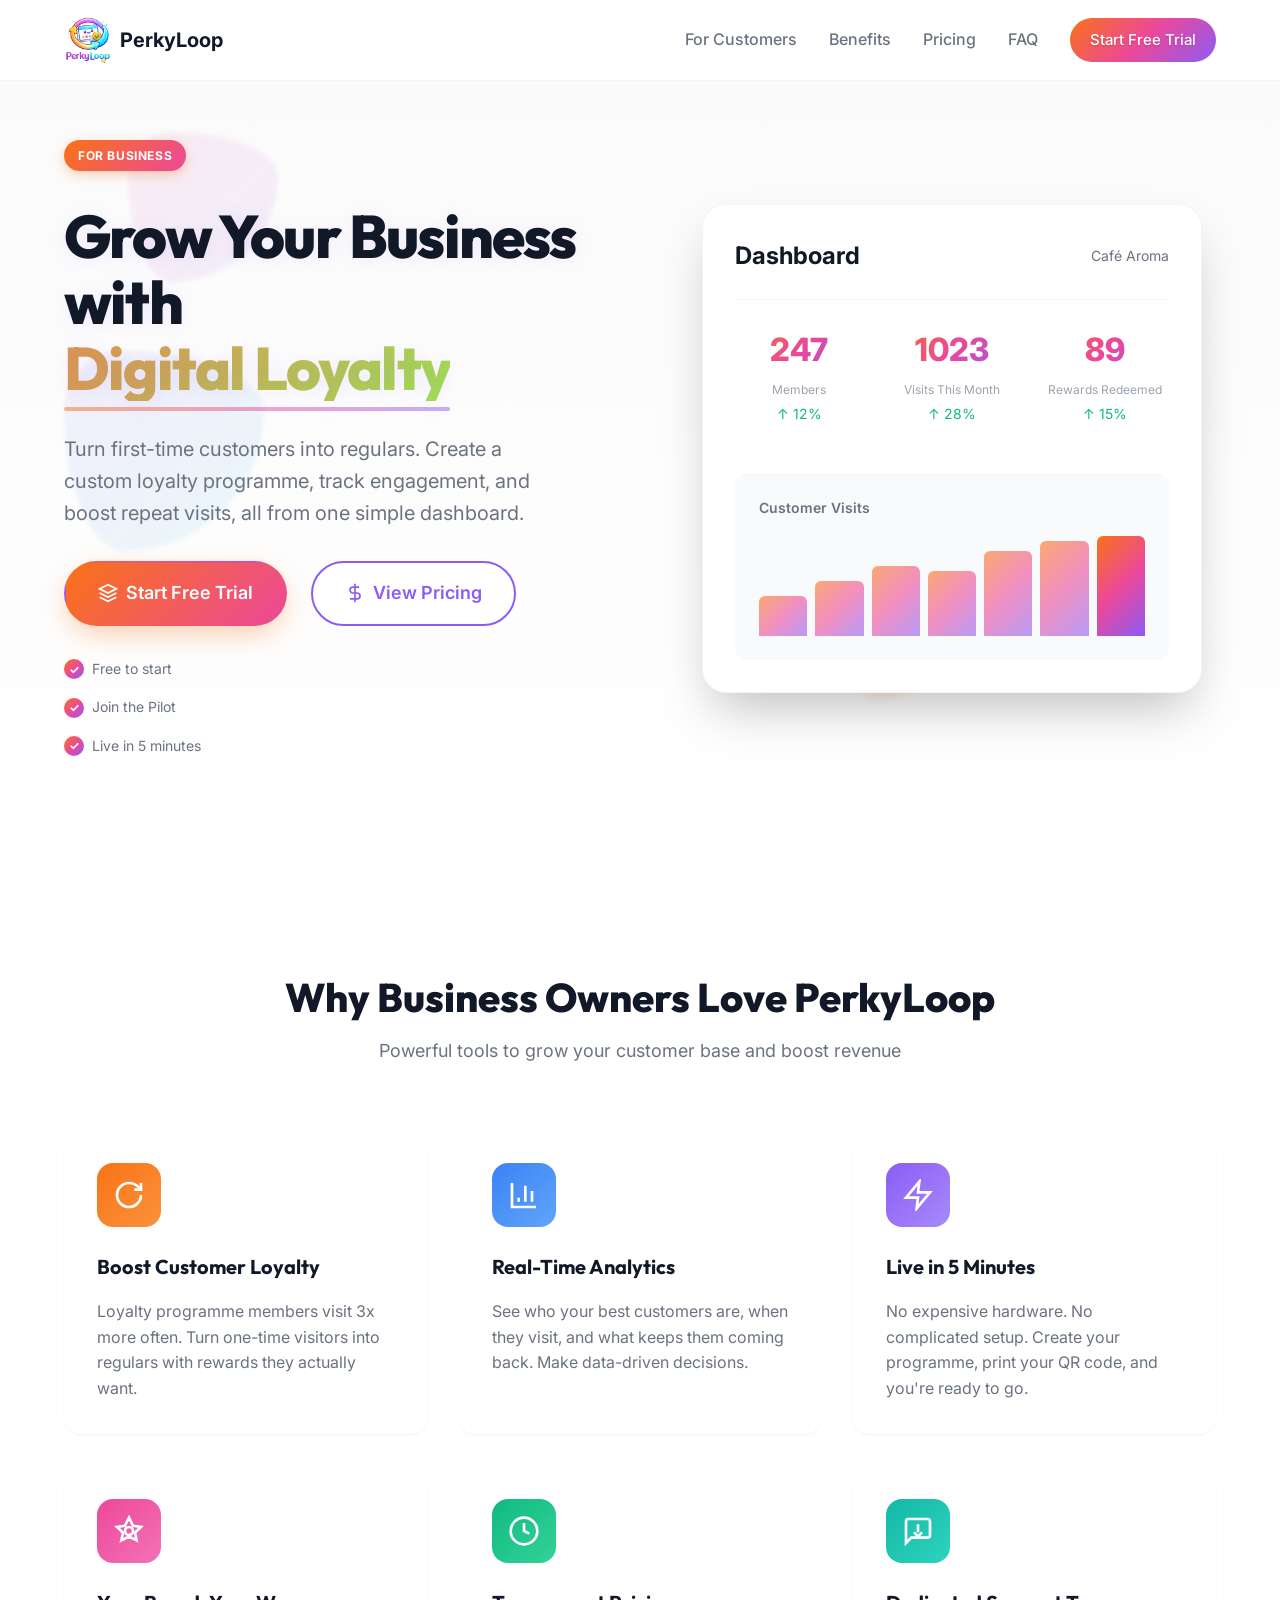
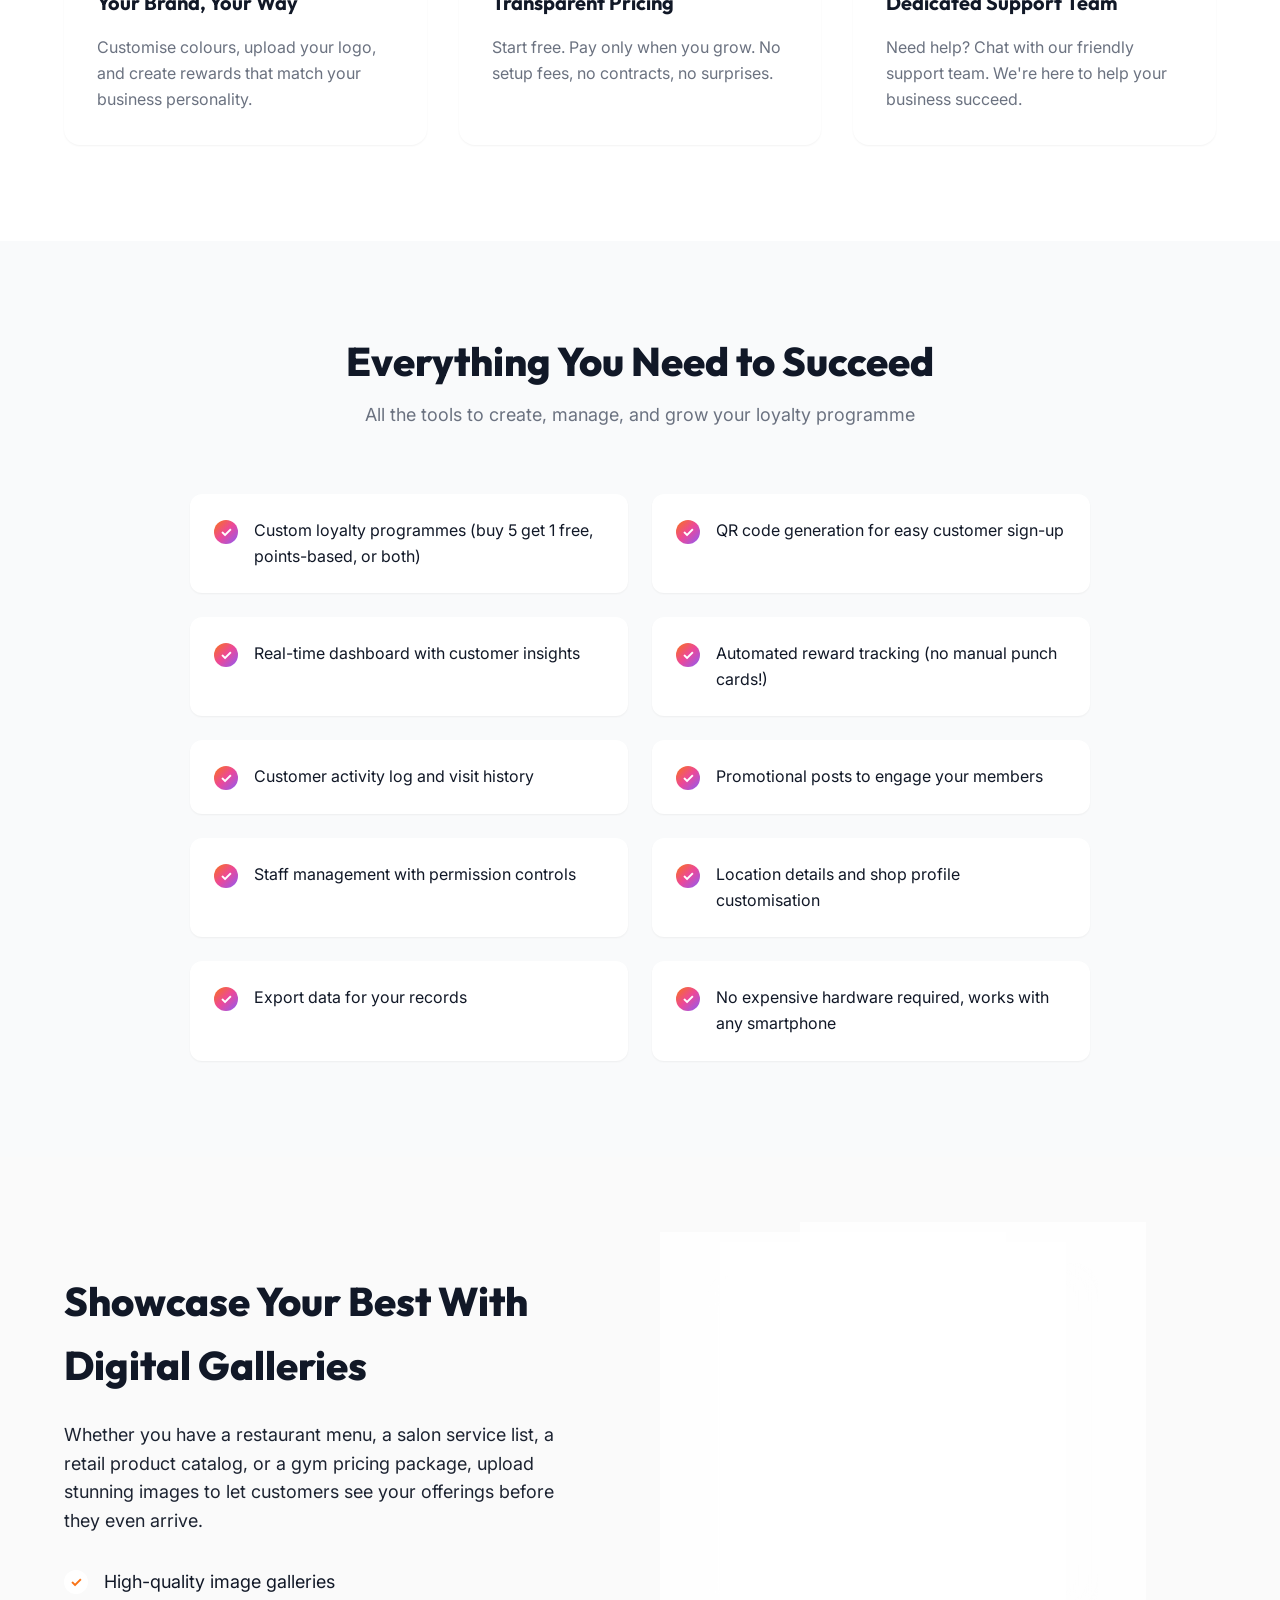
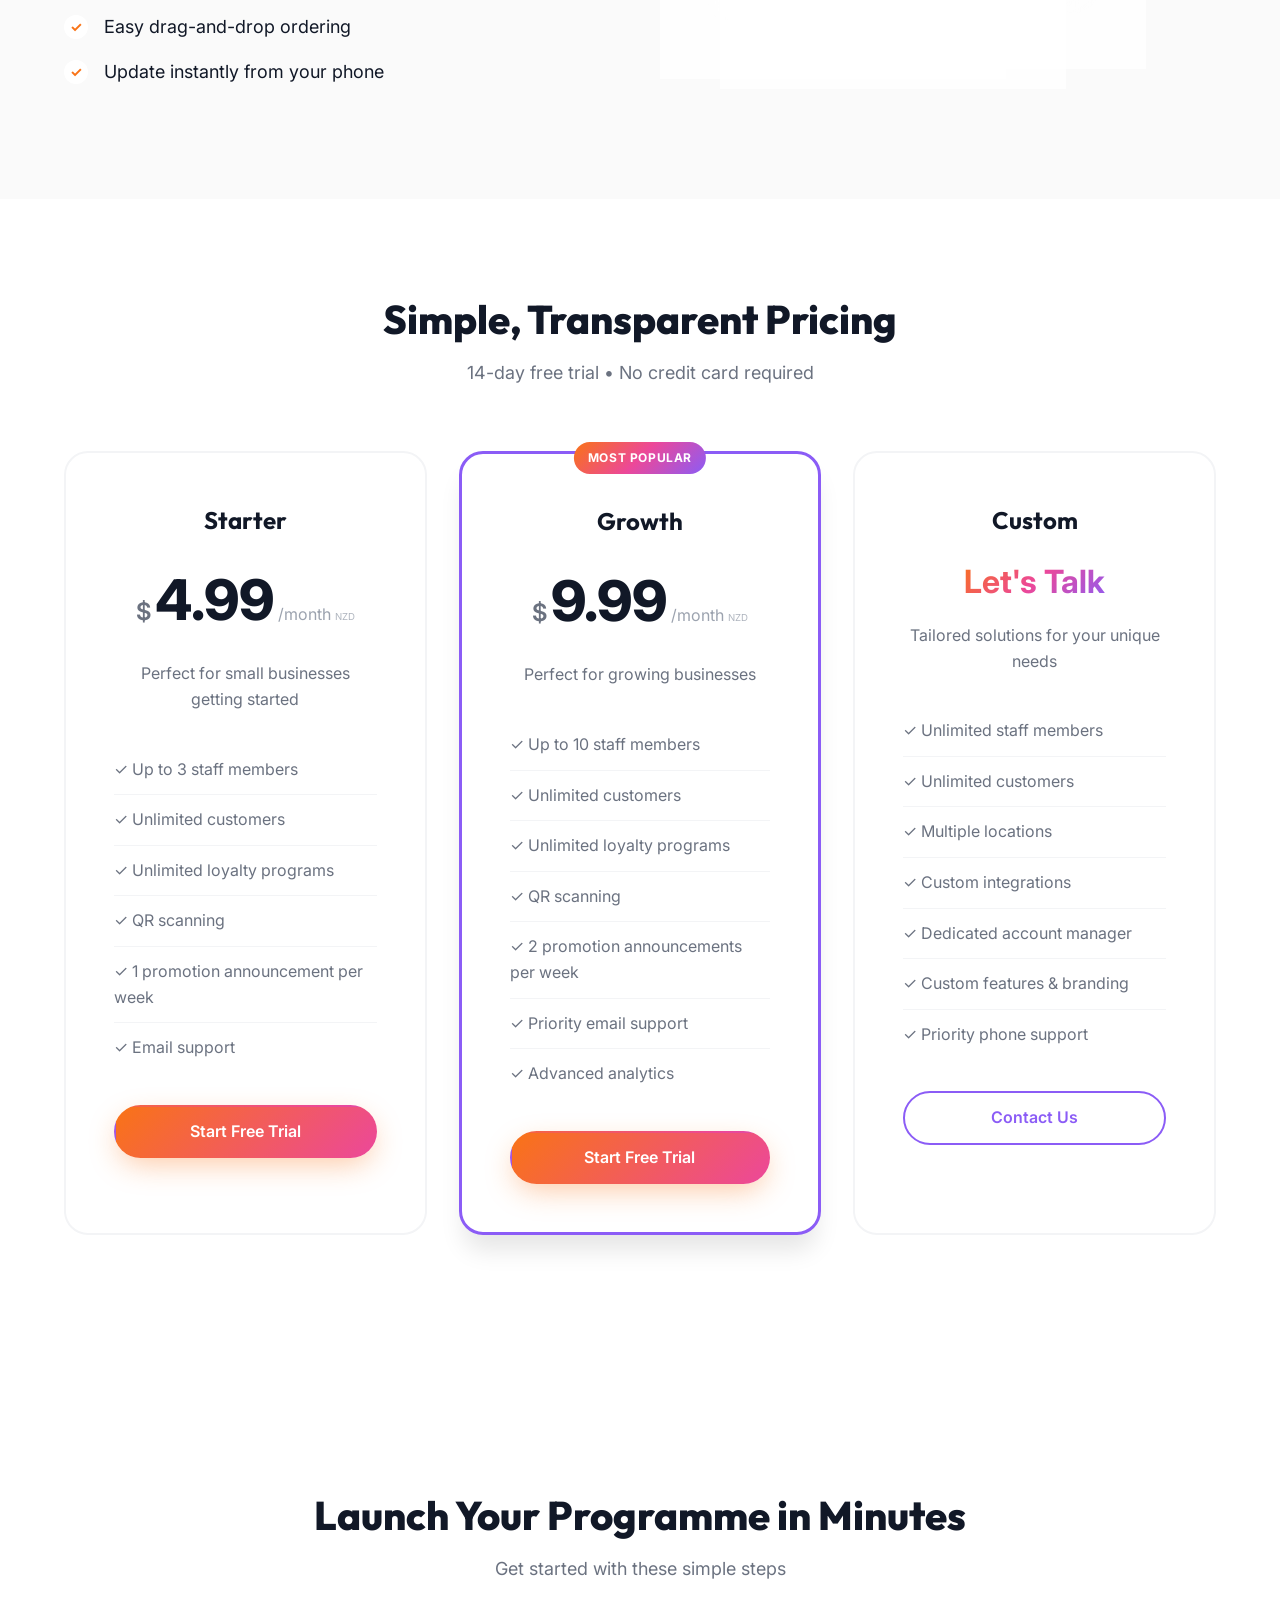
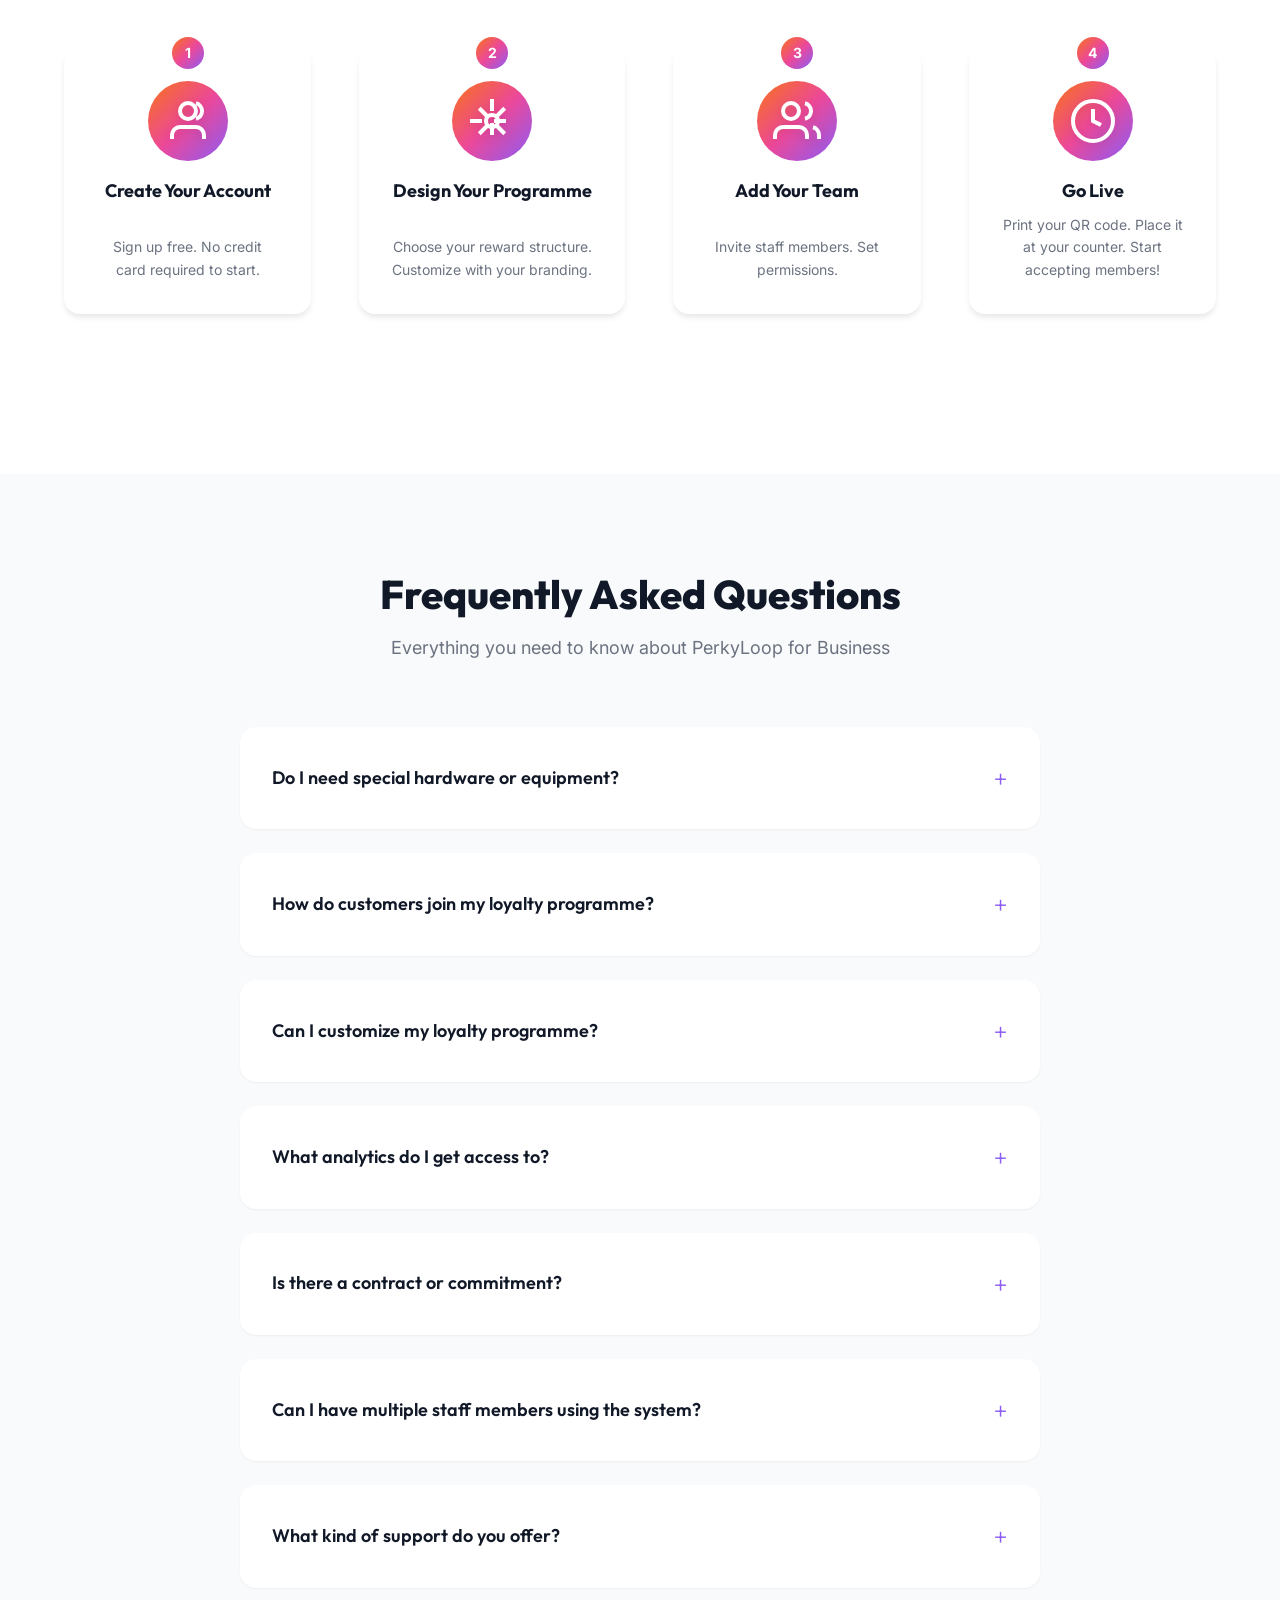
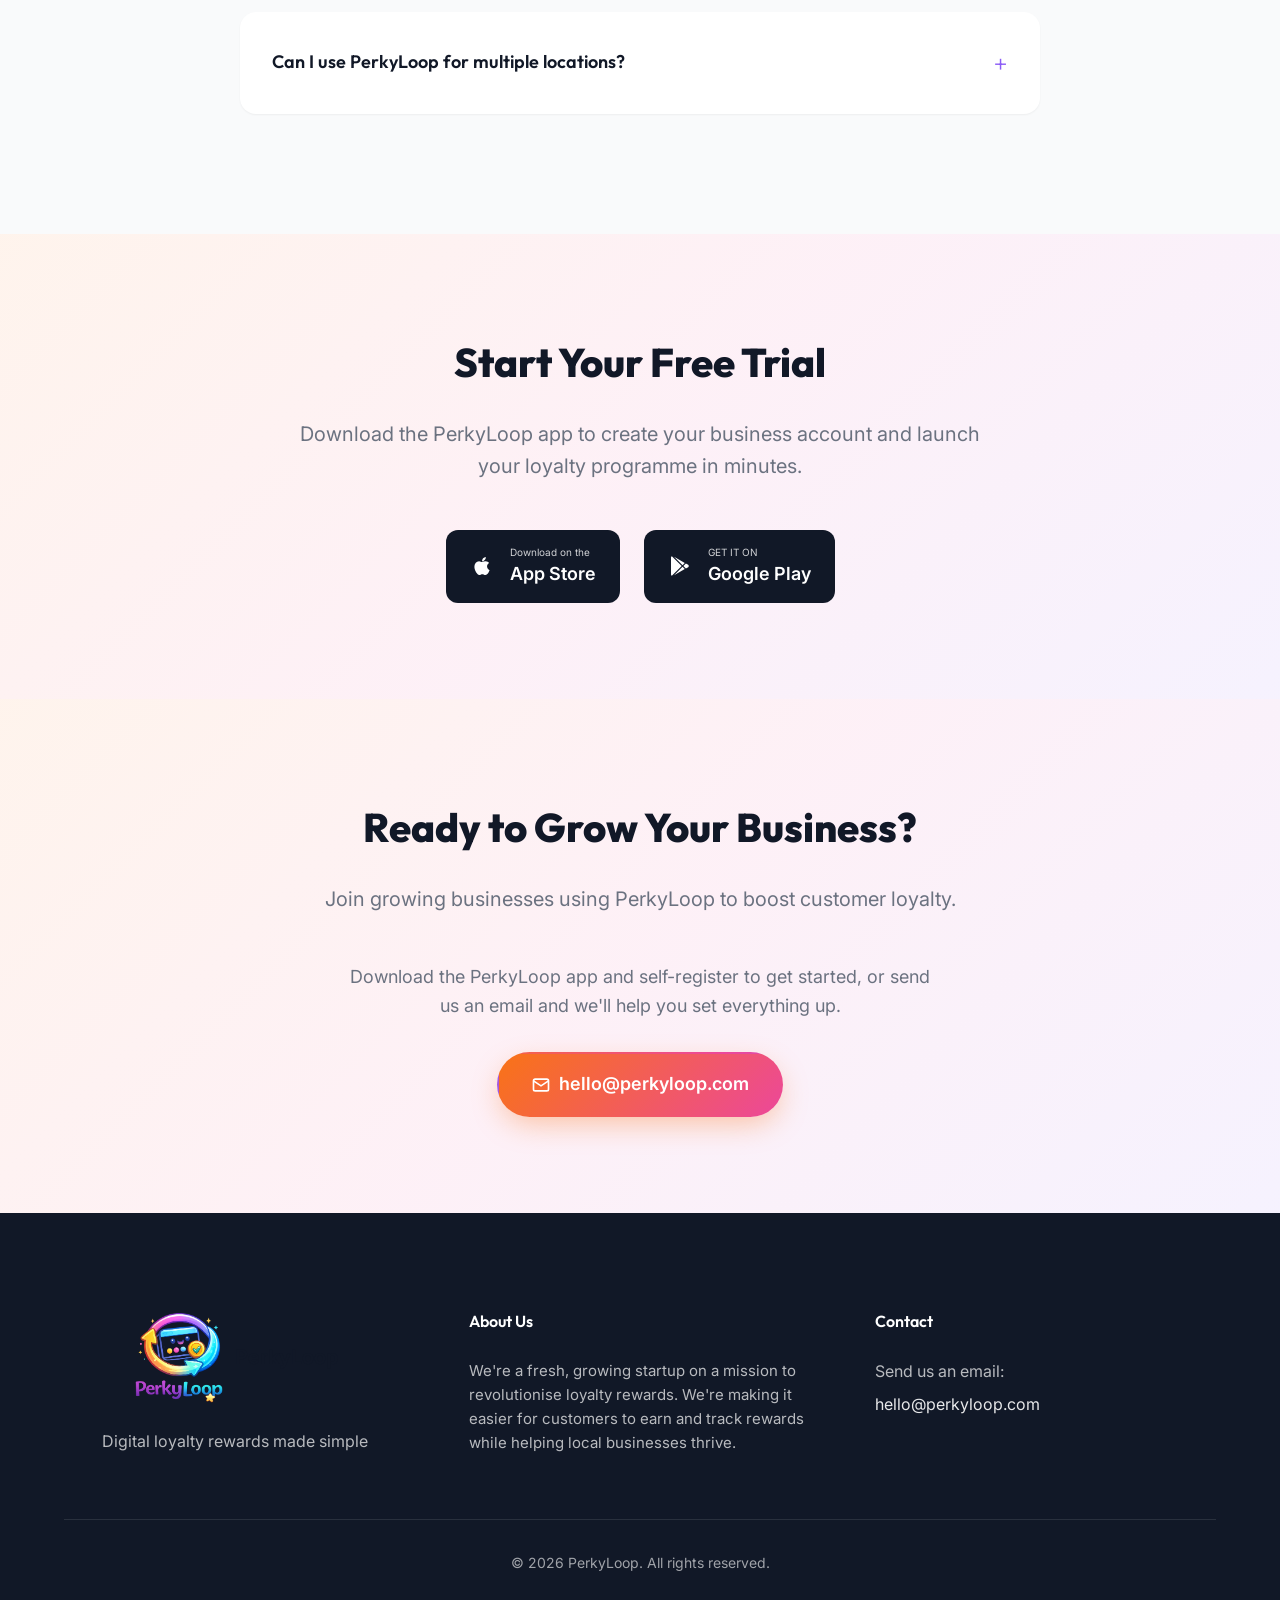
==== commit 857f7664: "feat: Implement coming soon functionality for app download buttons and update website content to ref" ====
--- a/business.html
+++ b/business.html
@@ -32,7 +32,7 @@
                     <a href="#benefits">Benefits</a>
                     <a href="#pricing">Pricing</a>
                     <a href="#faq">FAQ</a>
-                    <a href="#start" class="btn-nav">Start Free Trial</a>
+                    <a href="#download" class="btn-nav">Start Free Trial</a>
                 </div>
                 <button class="mobile-menu-toggle" aria-label="Toggle menu">
                     <span></span>
@@ -49,7 +49,7 @@
         <a href="#benefits">Benefits</a>
         <a href="#pricing">Pricing</a>
         <a href="#faq">FAQ</a>
-        <a href="#start" class="btn-mobile-menu">Start Free Trial</a>
+        <a href="#download" class="btn-mobile-menu">Start Free Trial</a>
     </div>
 
     <!-- Hero Section -->
@@ -78,7 +78,7 @@
                         track engagement, and boost repeat visits, all from one simple dashboard.
                     </p>
                     <div class="hero-buttons animate-fade-in-delay-2">
-                        <a href="#start" class="btn btn-primary btn-lg">
+                        <a href="#download" class="btn btn-primary btn-lg">
                             <svg class="btn-icon" width="20" height="20" viewBox="0 0 24 24" fill="none" stroke="currentColor" stroke-width="2">
                                 <path d="M12 2L2 7l10 5 10-5-10-5z"/>
                                 <path d="M2 17l10 5 10-5M2 12l10 5 10-5"/>
@@ -100,7 +100,7 @@
                         </div>
                         <div class="hero-feature">
                             <span class="check-icon-large">✓</span>
-                            <span>No credit card required</span>
+                            <span>Join the Pilot</span>
                         </div>
                         <div class="hero-feature">
                             <span class="check-icon-large">✓</span>
@@ -113,7 +113,7 @@
                         <div class="dashboard-frame">
                             <div class="dashboard-header">
                                 <div class="dashboard-title">Dashboard</div>
-                                <div class="dashboard-user">☕ Café Aroma</div>
+                                <div class="dashboard-user">Café Aroma</div>
                             </div>
                             <div class="dashboard-stats">
                                 <div class="dashboard-stat">
@@ -324,8 +324,8 @@
                         <h3 class="pricing-plan">Starter</h3>
                         <div class="pricing-price">
                             <span class="price-currency">$</span>
-                            <span class="price-amount">5</span>
-                            <span class="price-period">/month</span>
+                            <span class="price-amount">4.99</span>
+                            <span class="price-period">/month <small style="font-size: 0.6em; opacity: 0.8;">NZD</small></span>
                         </div>
                         <p class="pricing-description">Perfect for small businesses getting started</p>
                     </div>
@@ -337,7 +337,7 @@
                         <li>✓ 1 promotion announcement per week</li>
                         <li>✓ Email support</li>
                     </ul>
-                    <a href="#start" class="btn btn-primary">Start Free Trial</a>
+                    <a href="#download" class="btn btn-primary">Start Free Trial</a>
                 </div>
                 <div class="pricing-card pricing-featured">
                     <div class="pricing-badge">MOST POPULAR</div>
@@ -345,8 +345,8 @@
                         <h3 class="pricing-plan">Growth</h3>
                         <div class="pricing-price">
                             <span class="price-currency">$</span>
-                            <span class="price-amount">10</span>
-                            <span class="price-period">/month</span>
+                            <span class="price-amount">9.99</span>
+                            <span class="price-period">/month <small style="font-size: 0.6em; opacity: 0.8;">NZD</small></span>
                         </div>
                         <p class="pricing-description">Perfect for growing businesses</p>
                     </div>
@@ -359,7 +359,7 @@
                         <li>✓ Priority email support</li>
                         <li>✓ Advanced analytics</li>
                     </ul>
-                    <a href="#start" class="btn btn-primary">Start Free Trial</a>
+                    <a href="#download" class="btn btn-primary">Start Free Trial</a>
                 </div>
                 <div class="pricing-card">
                     <div class="pricing-header">
@@ -529,6 +529,37 @@
         </div>
     </section>
 
+    <!-- Download CTA Section -->
+    <section id="download" class="download-cta">
+        <div class="cta-gradient"></div>
+        <div class="container">
+            <div class="cta-content">
+                <h2 class="cta-title">Start Your Free Trial</h2>
+                <p class="cta-subtitle">Download the PerkyLoop app to create your business account and launch your loyalty programme in minutes.</p>
+                <div class="download-buttons">
+                    <a href="#" class="store-button apple coming-soon">
+                        <svg width="24" height="24" viewBox="0 0 24 24" fill="currentColor">
+                            <path d="M17.05 20.28c-.98.95-2.05.8-3.08.35-1.09-.46-2.09-.48-3.24 0-1.44.62-2.2.44-3.06-.35C2.79 15.25 3.51 7.59 9.05 7.31c1.35.07 2.29.74 3.08.8 1.18-.24 2.31-.93 3.57-.84 1.51.12 2.65.72 3.4 1.8-3.12 1.87-2.38 5.98.48 7.13-.57 1.5-1.31 2.99-2.54 4.09l.01-.01zM12.03 7.25c-.15-2.23 1.66-4.07 3.74-4.25.29 2.58-2.34 4.5-3.74 4.25z"/>
+                        </svg>
+                        <div class="store-text">
+                            <div class="store-label">Download on the</div>
+                            <div class="store-name">App Store</div>
+                        </div>
+                    </a>
+                    <a href="#" class="store-button google coming-soon">
+                        <svg width="24" height="24" viewBox="0 0 24 24" fill="currentColor">
+                            <path d="M3,20.5V3.5C3,2.91 3.34,2.39 3.84,2.15L13.69,12L3.84,21.85C3.34,21.6 3,21.09 3,20.5M16.81,15.12L6.05,21.34L14.54,12.85L16.81,15.12M20.16,10.81C20.5,11.08 20.75,11.5 20.75,12C20.75,12.5 20.53,12.9 20.18,13.18L17.89,14.5L15.39,12L17.89,9.5L20.16,10.81M6.05,2.66L16.81,8.88L14.54,11.15L6.05,2.66Z"/>
+                        </svg>
+                        <div class="store-text">
+                            <div class="store-label">GET IT ON</div>
+                            <div class="store-name">Google Play</div>
+                        </div>
+                    </a>
+                </div>
+            </div>
+        </div>
+    </section>
+
     <!-- CTA Section -->
     <section id="start" class="cta-section">
         <div class="cta-gradient"></div>
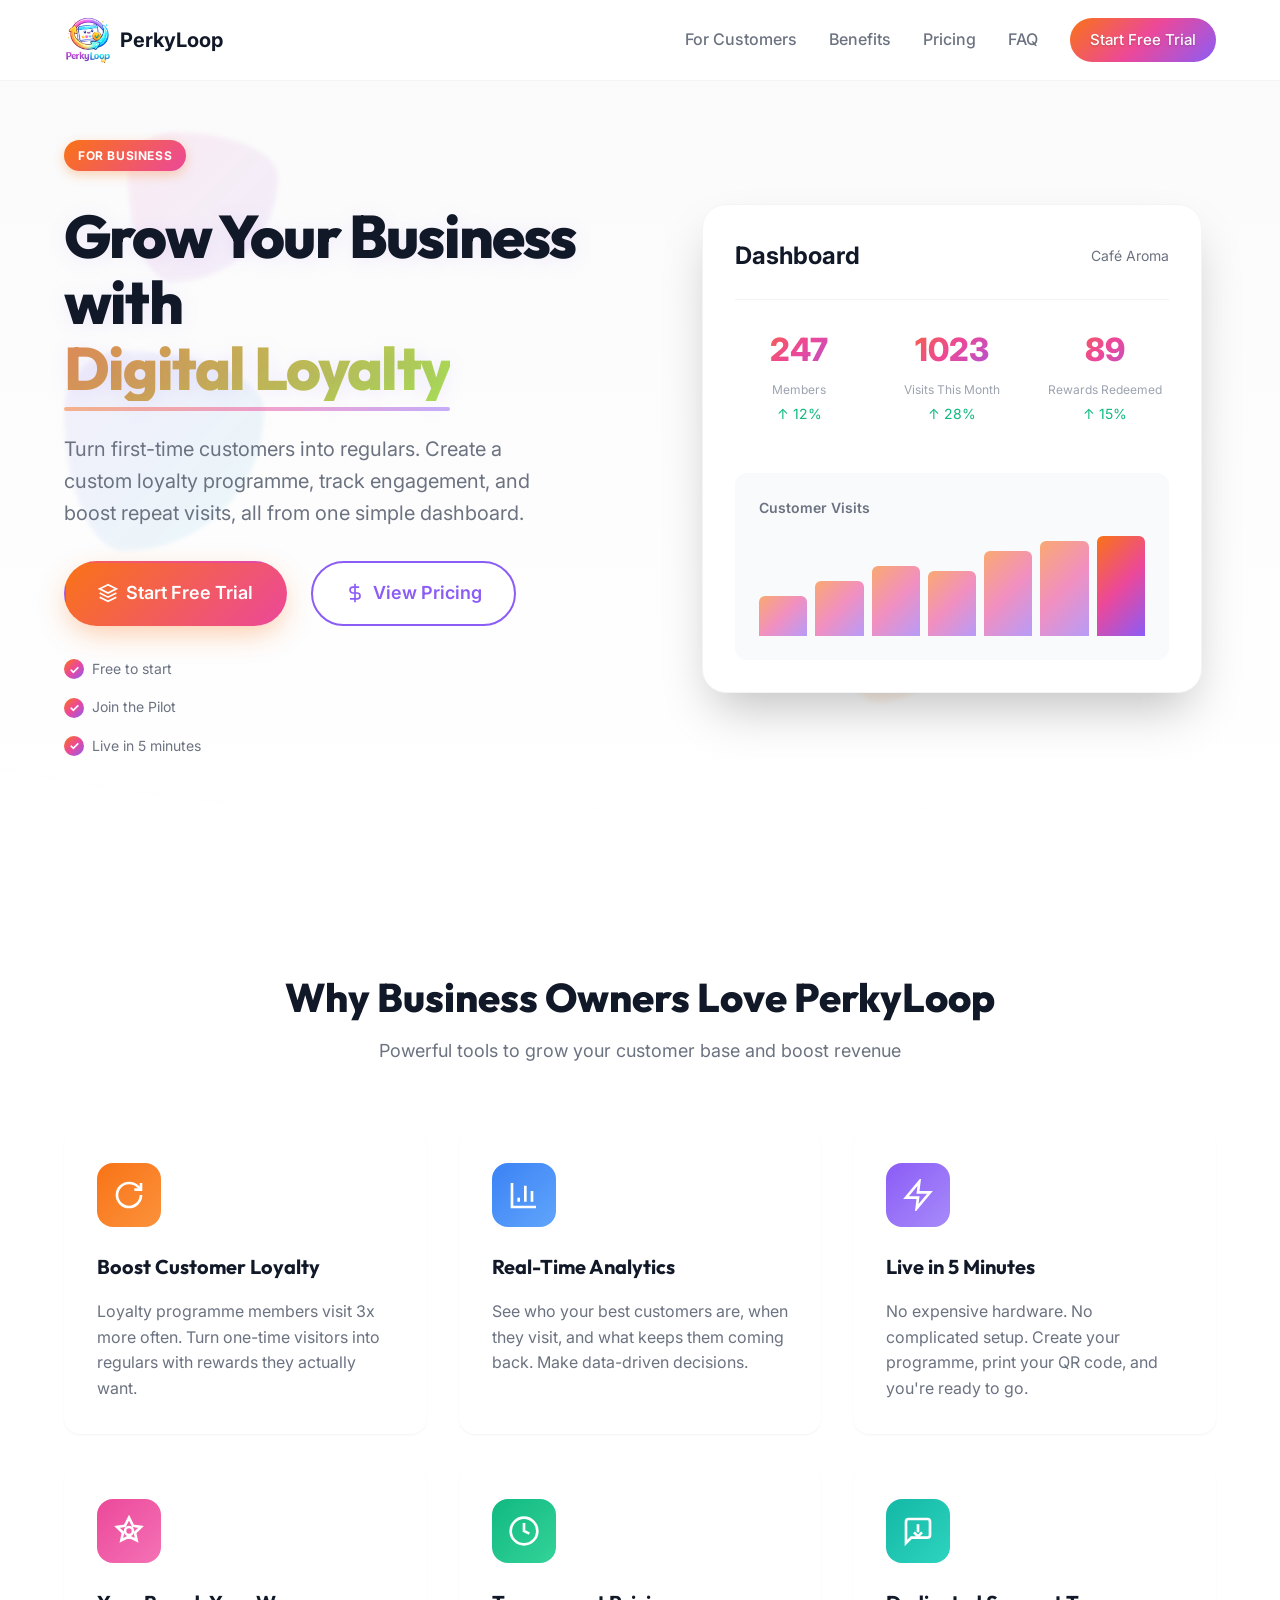
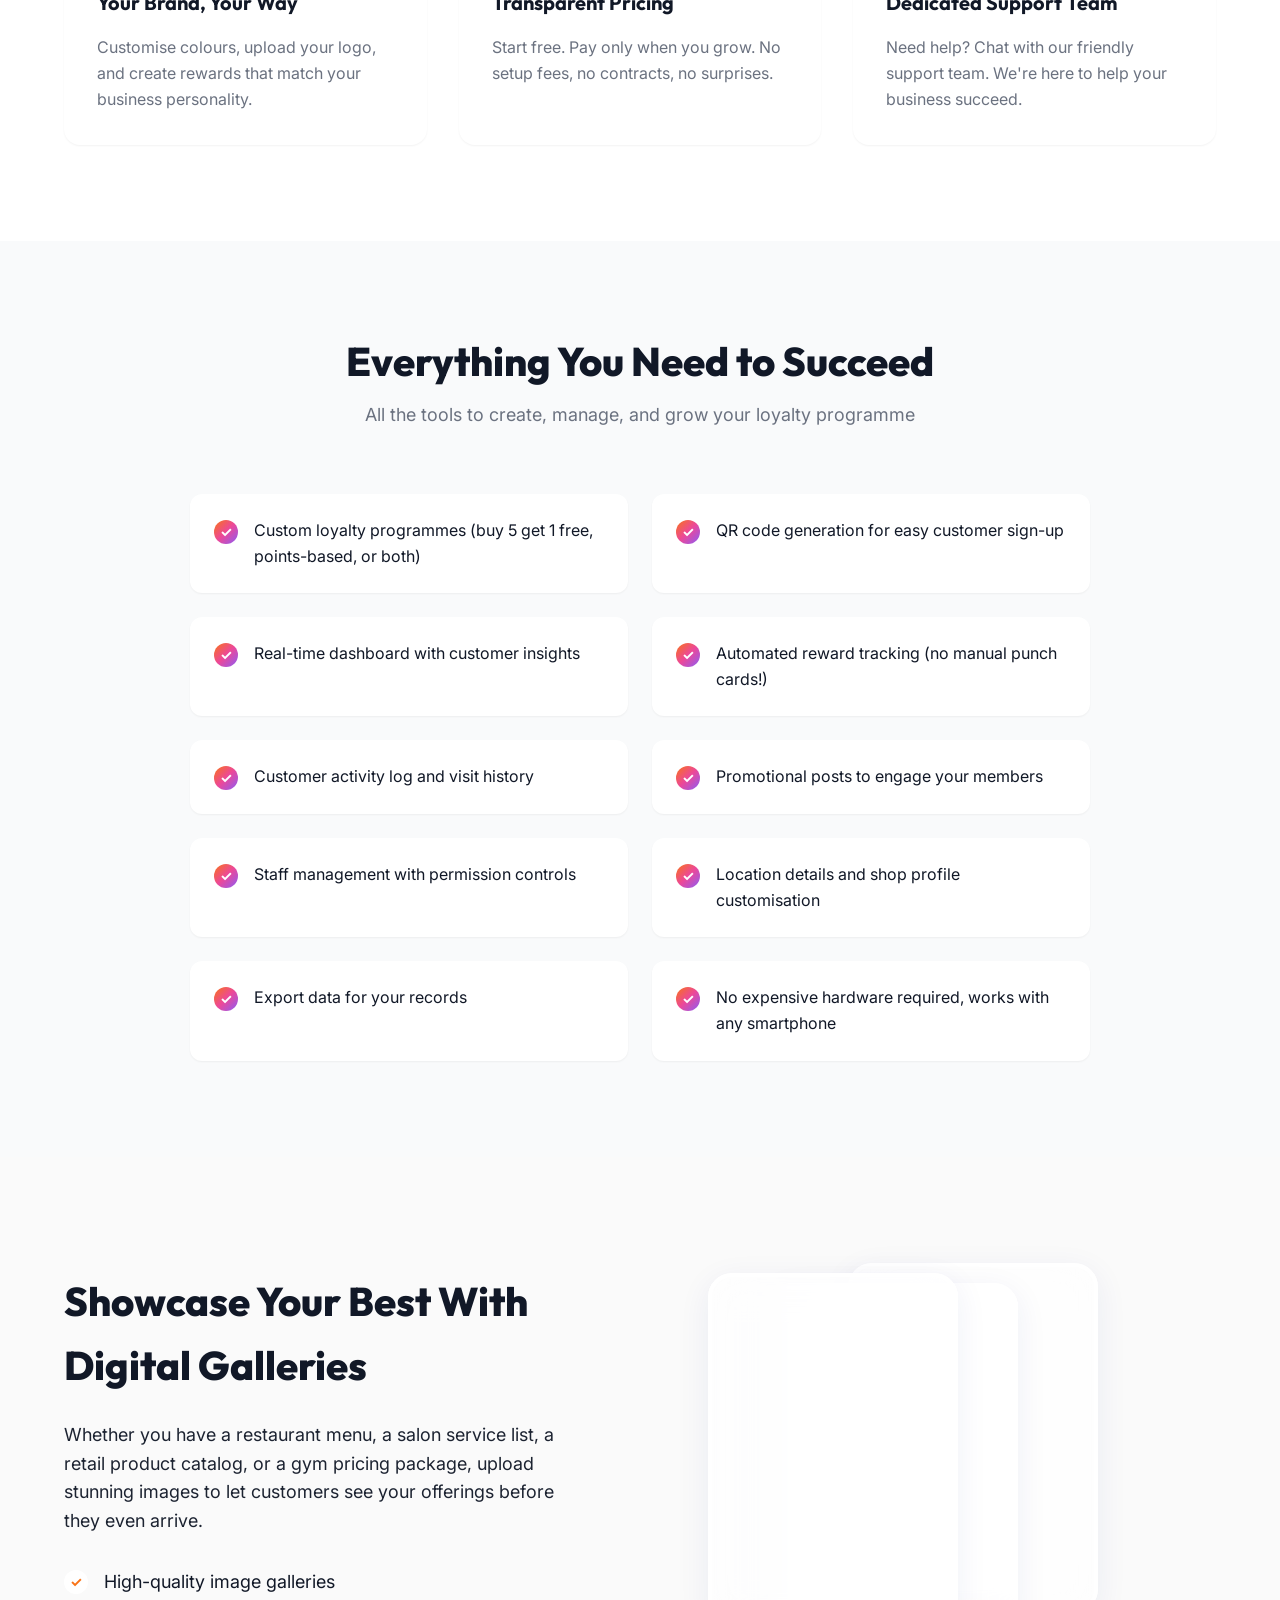
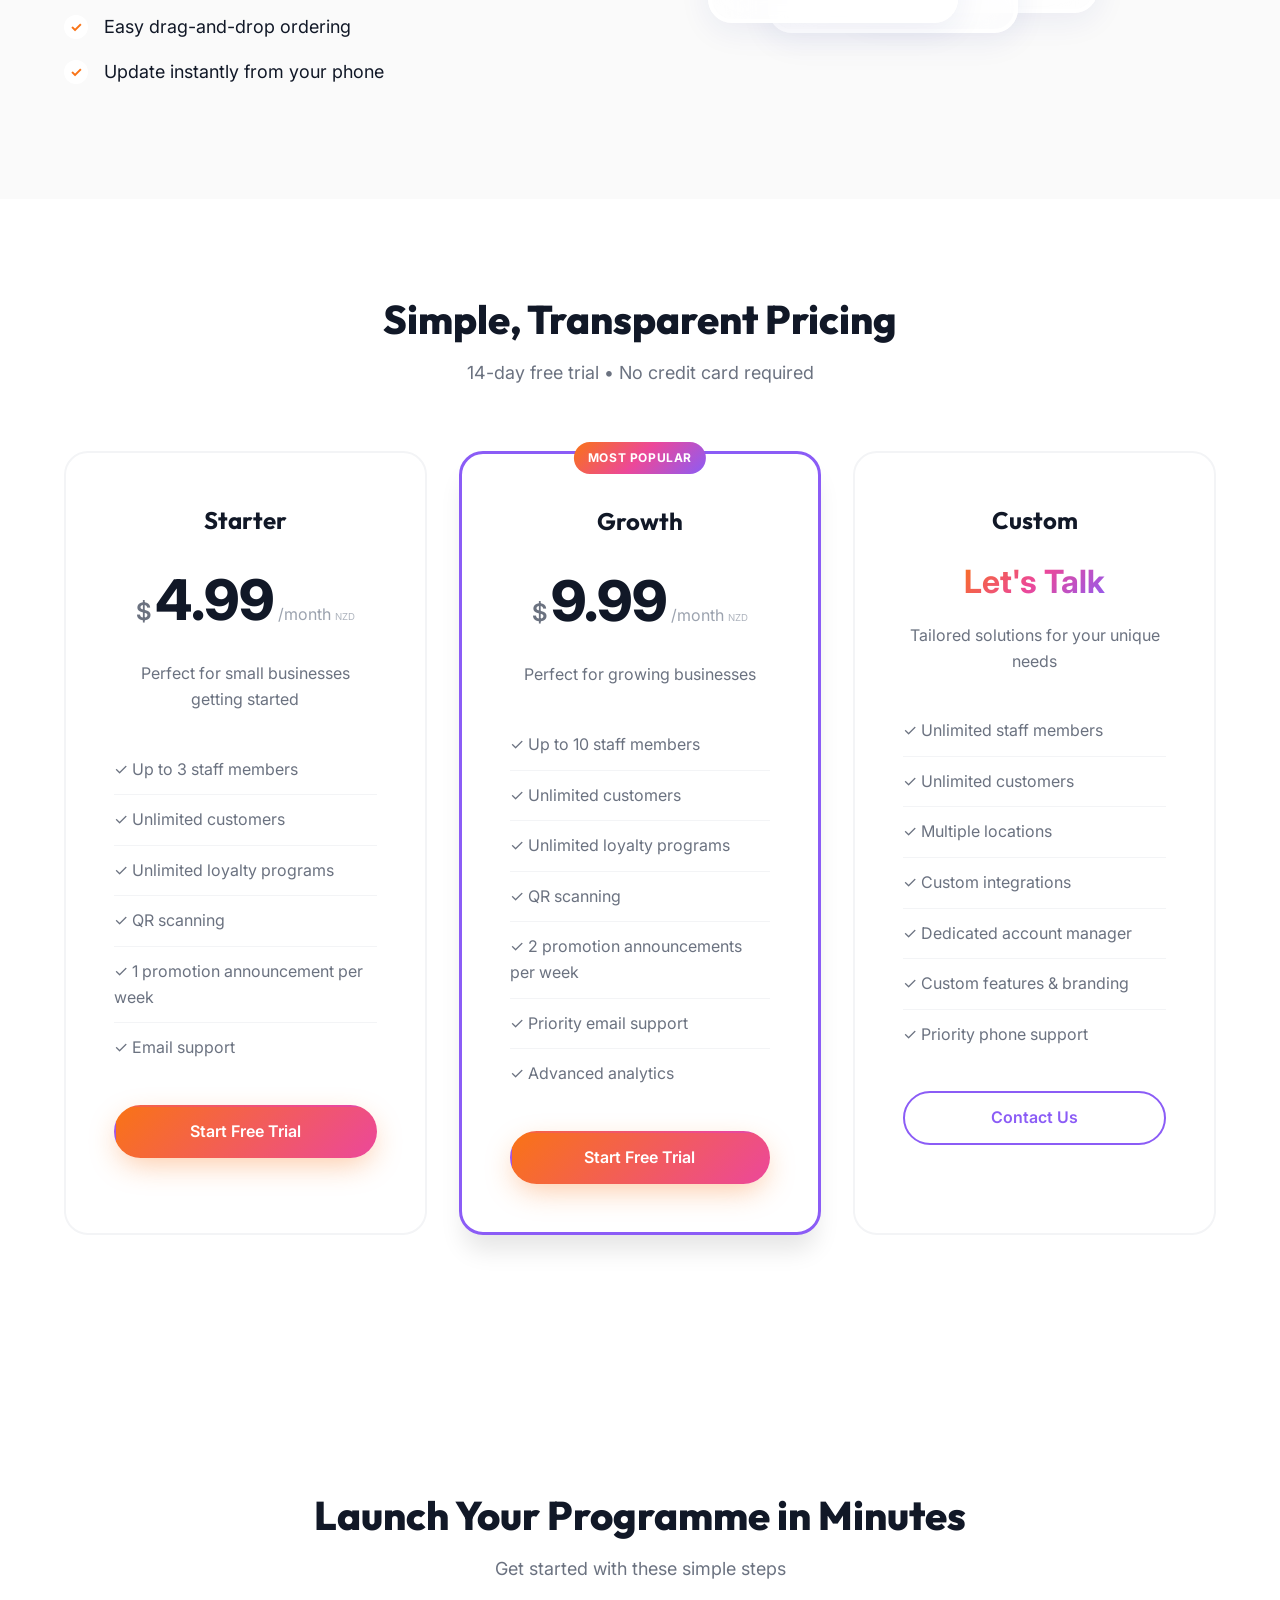
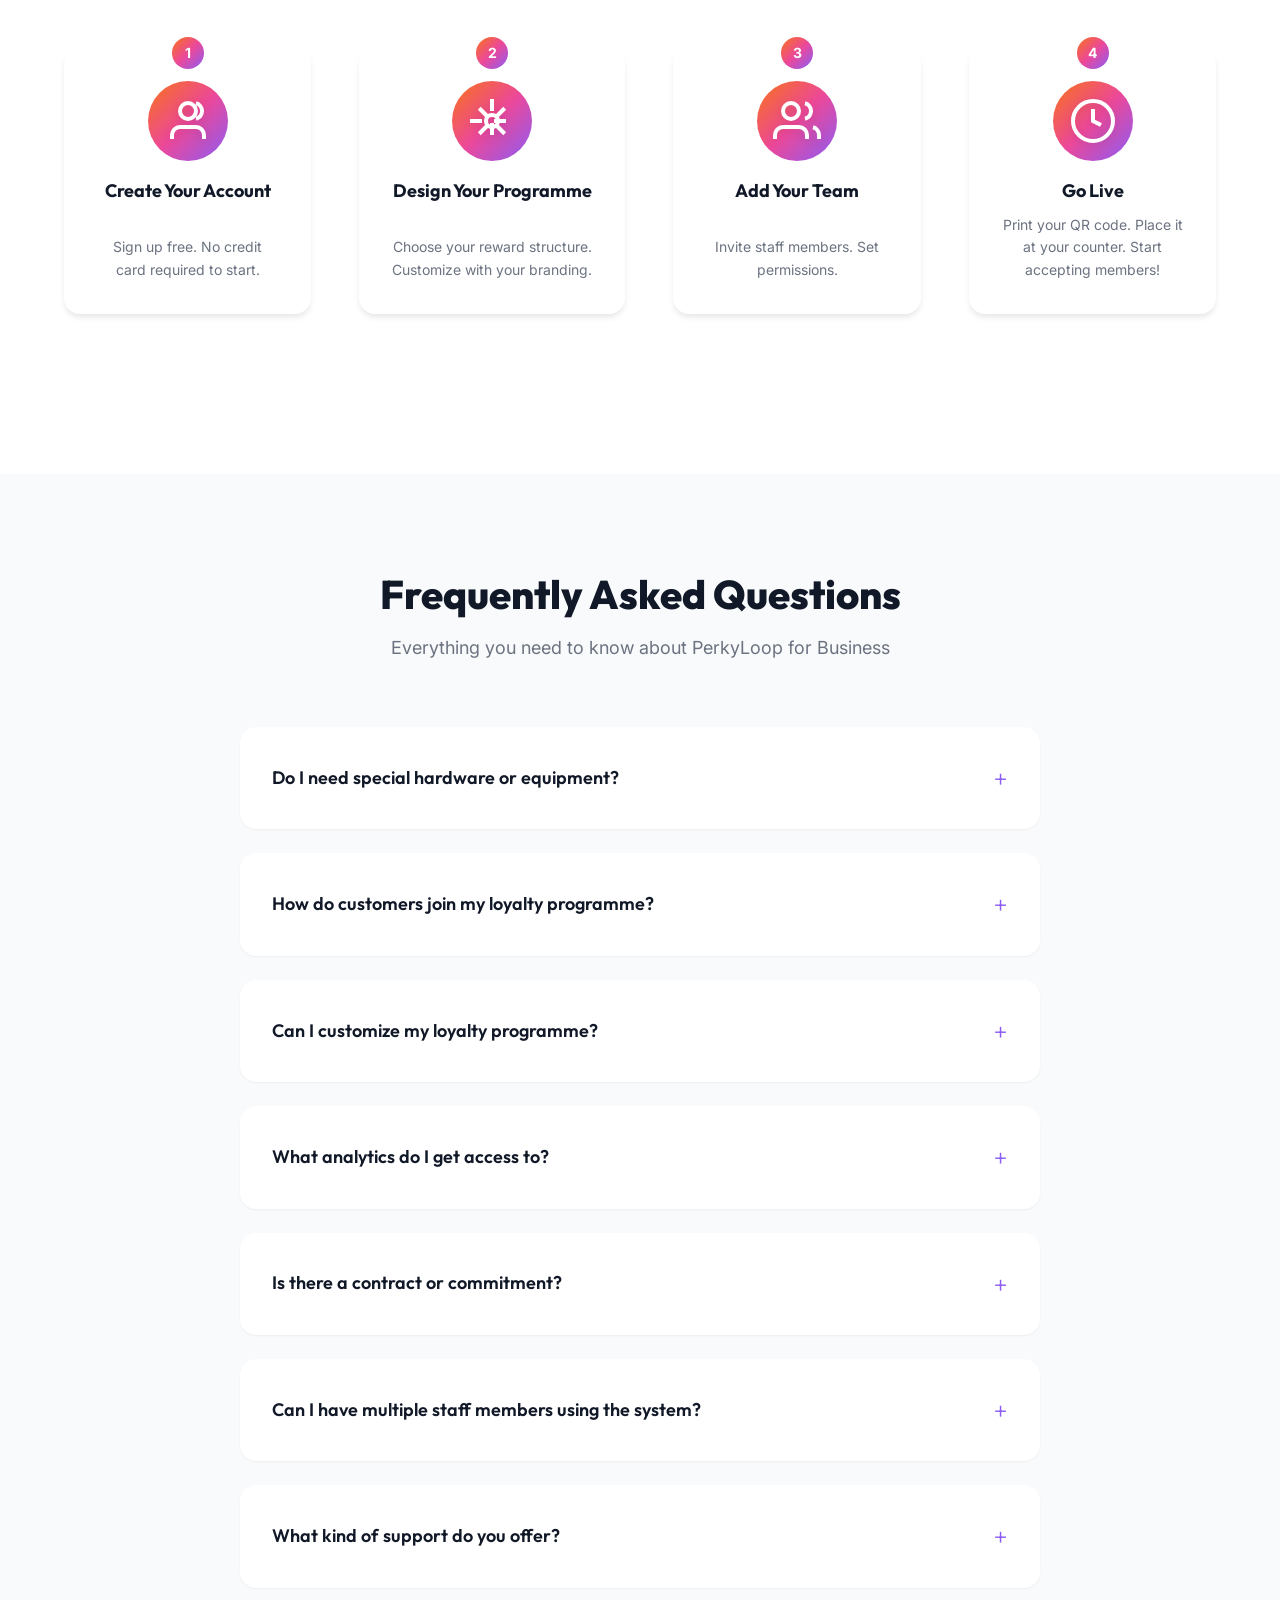
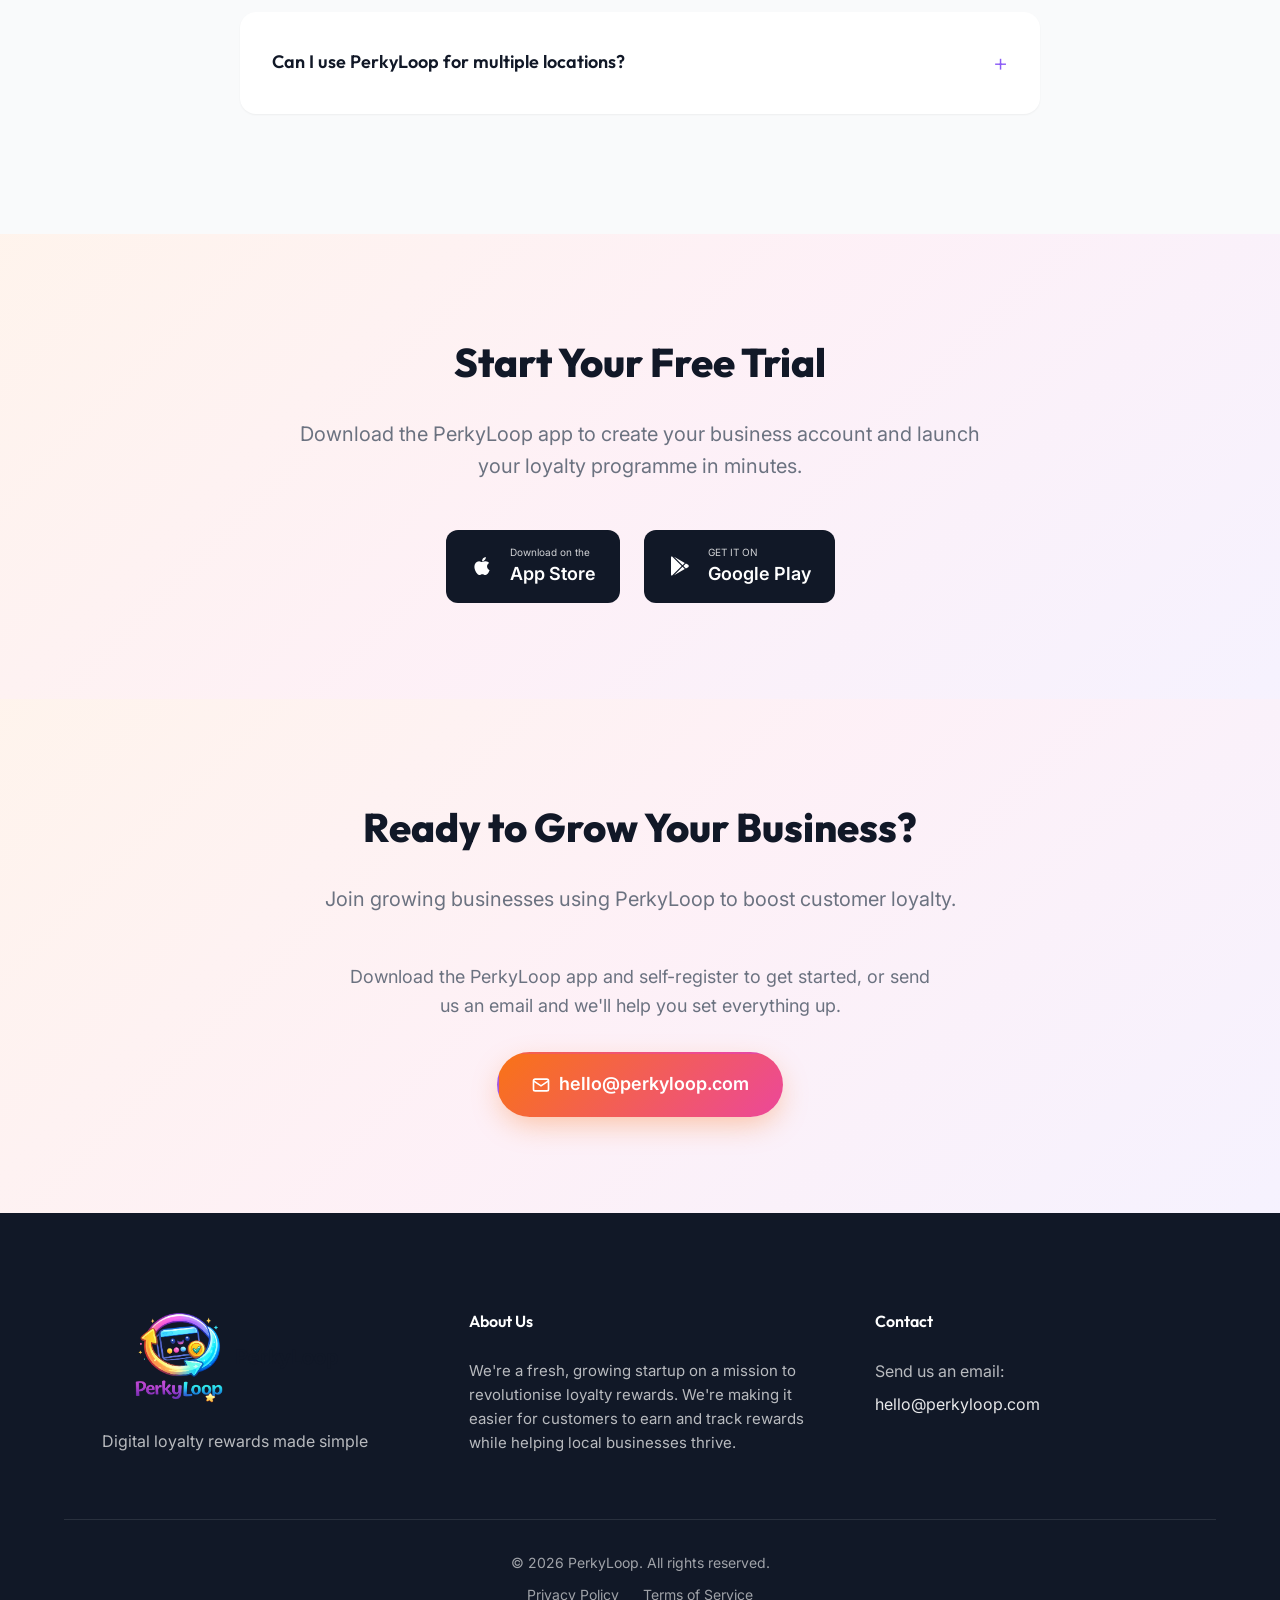
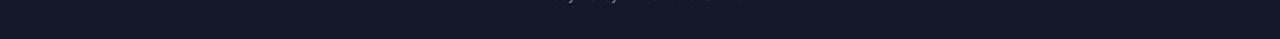
==== commit 9f5537fa: "feat: add privacy policy and terms of service pages and link them in the footer" ====
--- a/business.html
+++ b/business.html
@@ -608,6 +608,10 @@
             </div>
             <div class="footer-bottom">
                 <p>&copy; 2026 PerkyLoop. All rights reserved.</p>
+                <div style="margin-top: 10px;">
+                    <a href="privacy.html" style="color: rgba(255,255,255,0.6); margin: 0 10px;">Privacy Policy</a>
+                    <a href="terms.html" style="color: rgba(255,255,255,0.6); margin: 0 10px;">Terms of Service</a>
+                </div>
             </div>
         </div>
     </footer>
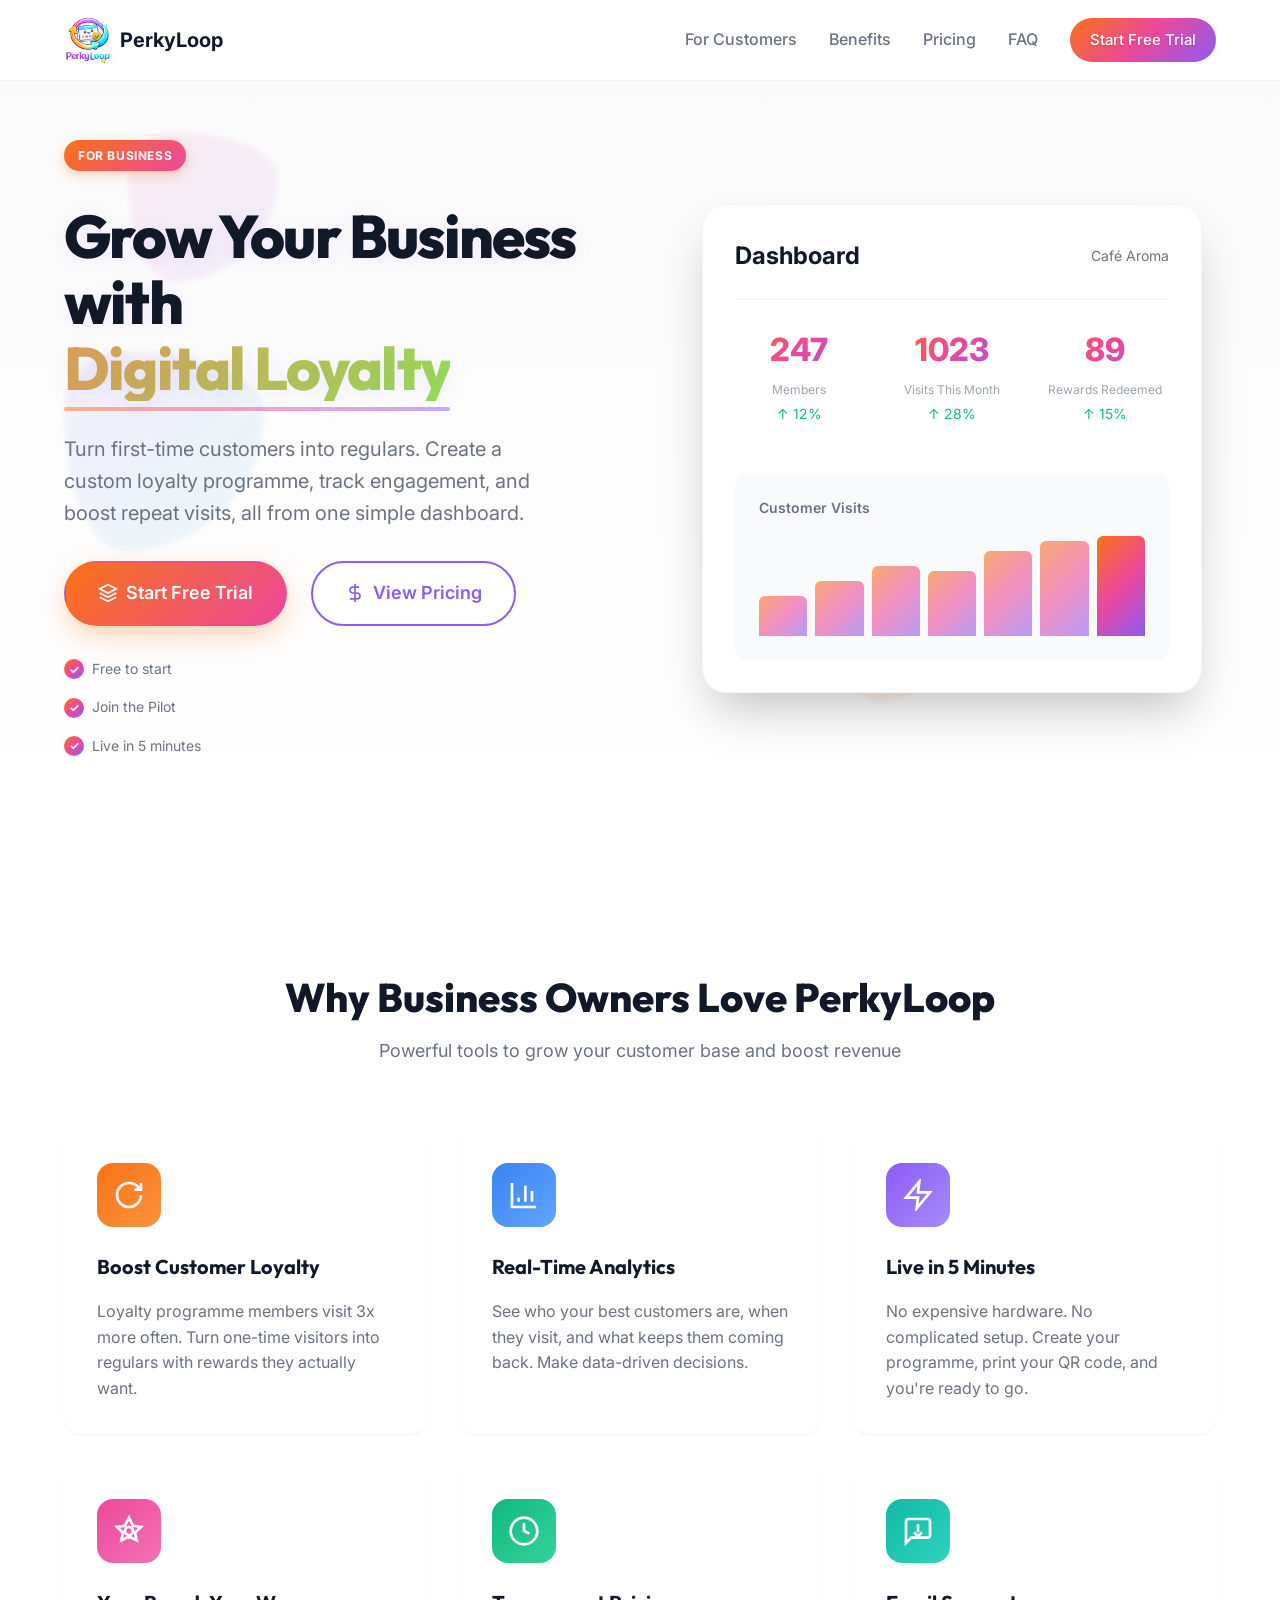
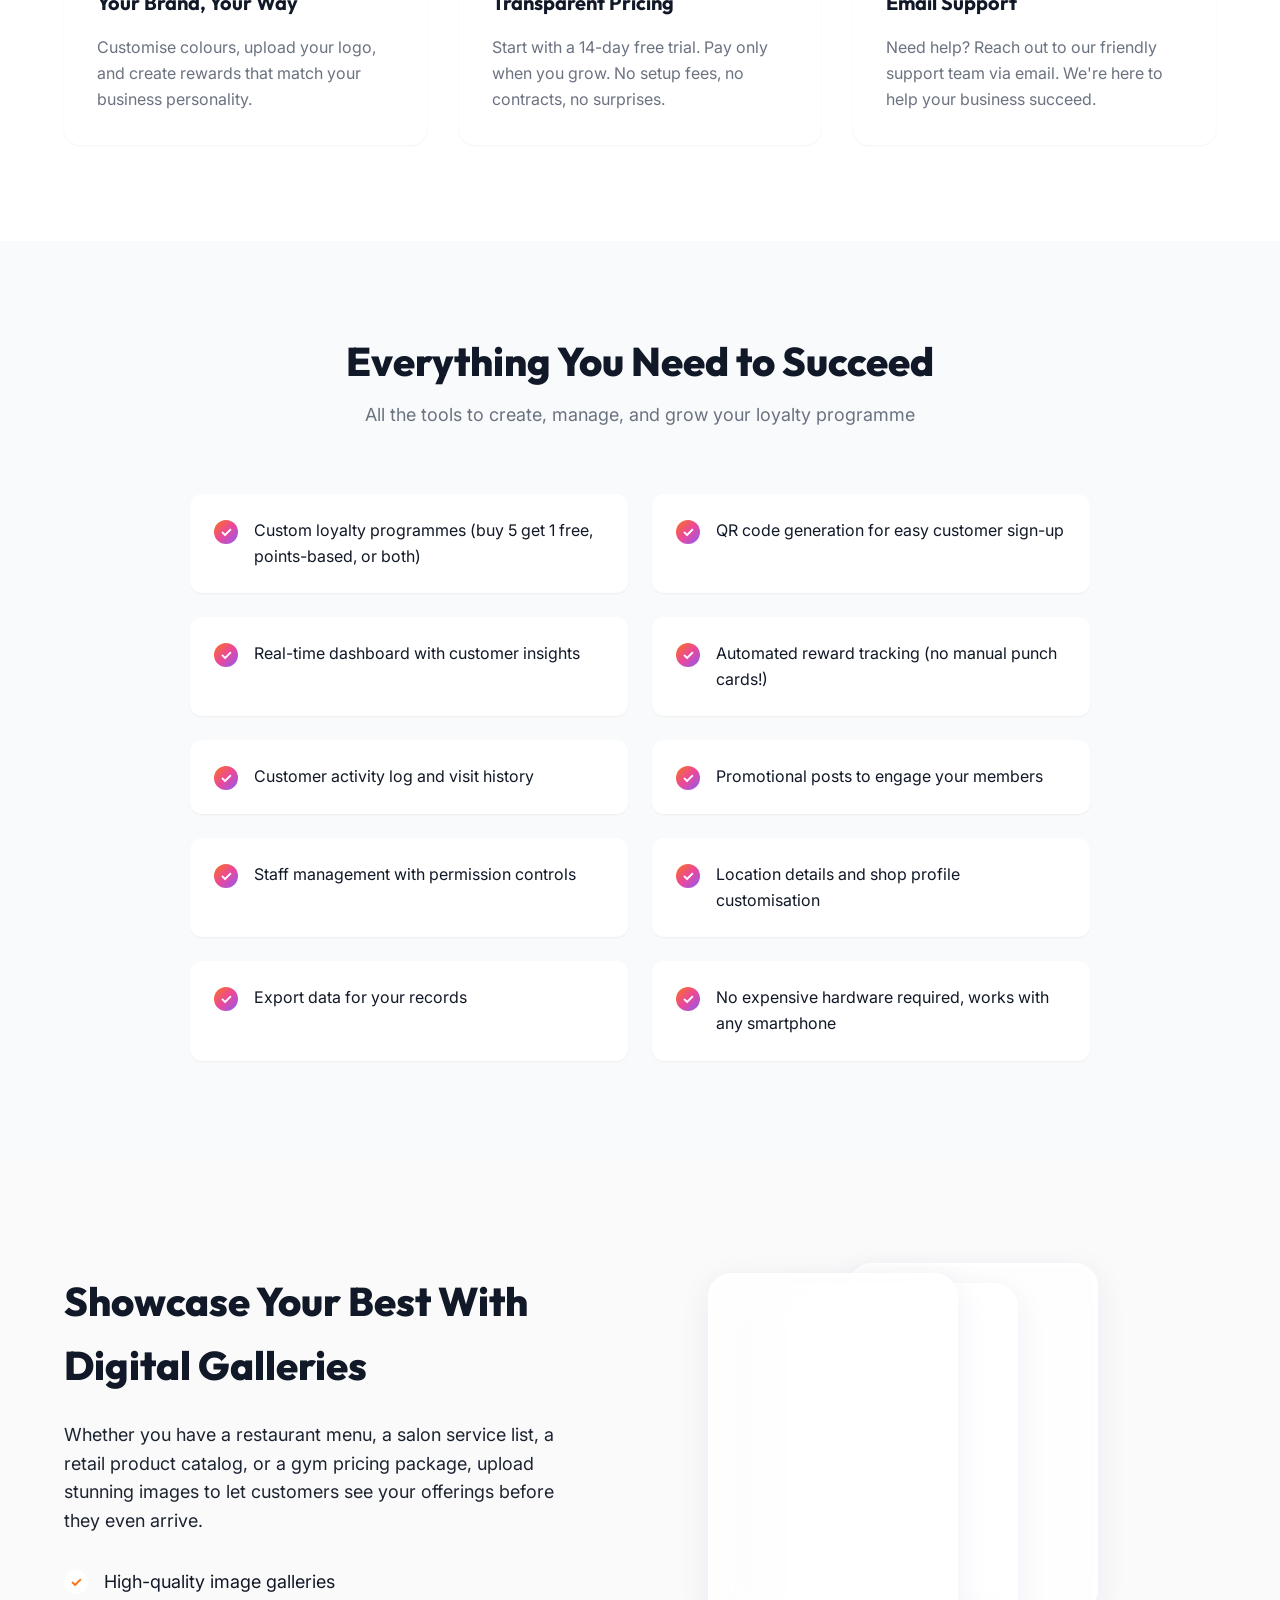
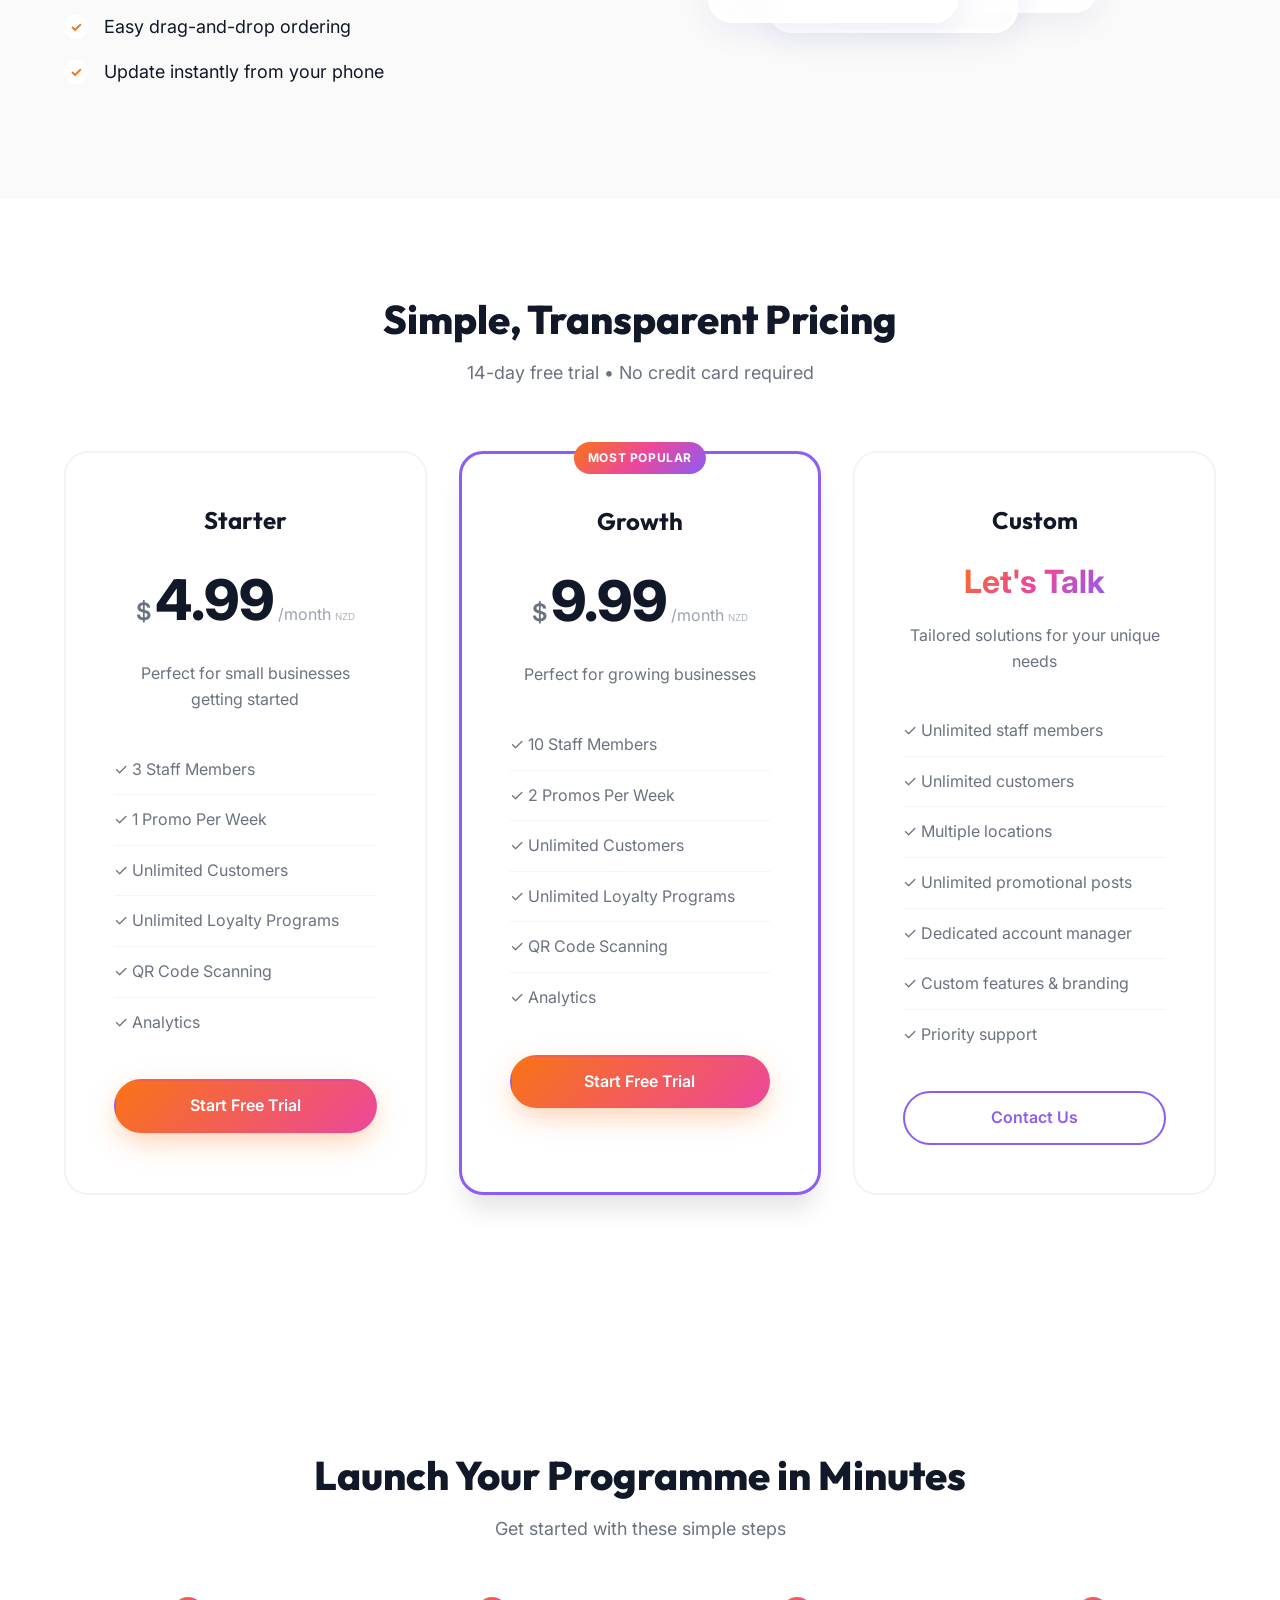
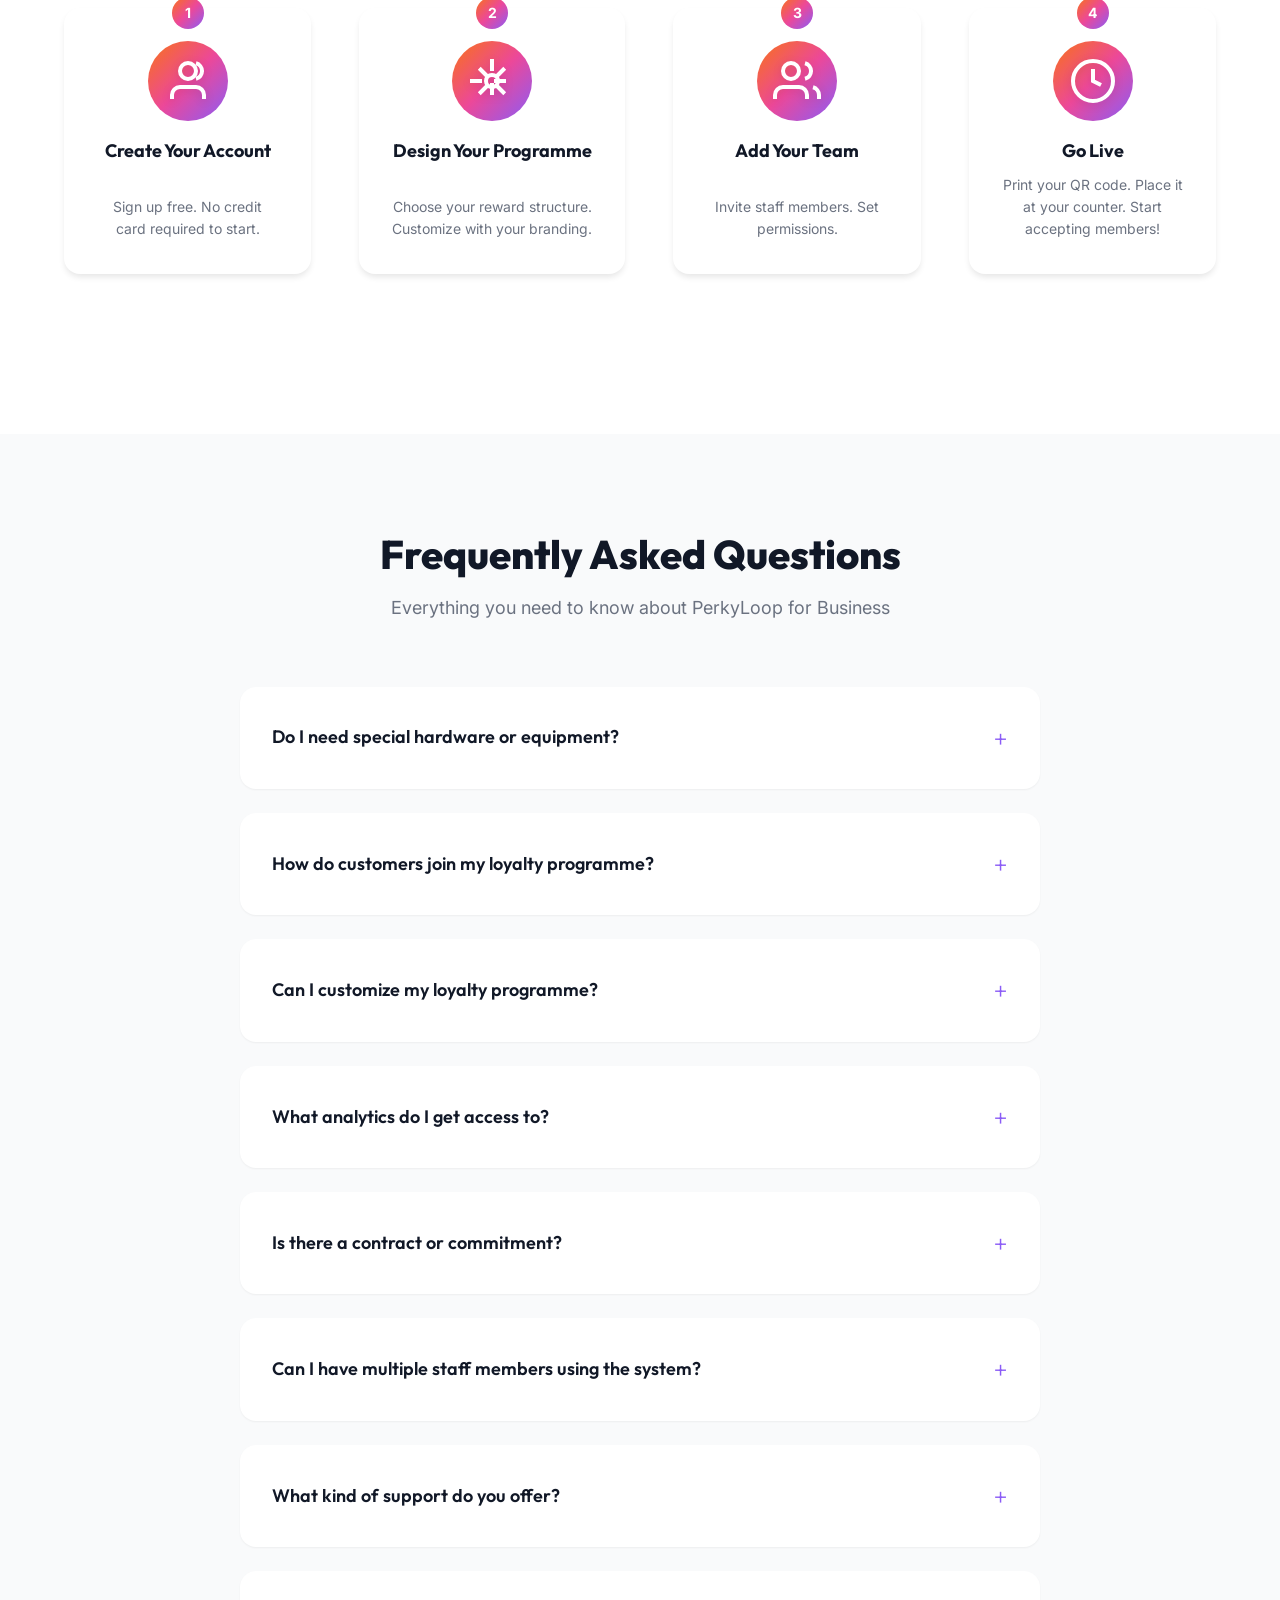
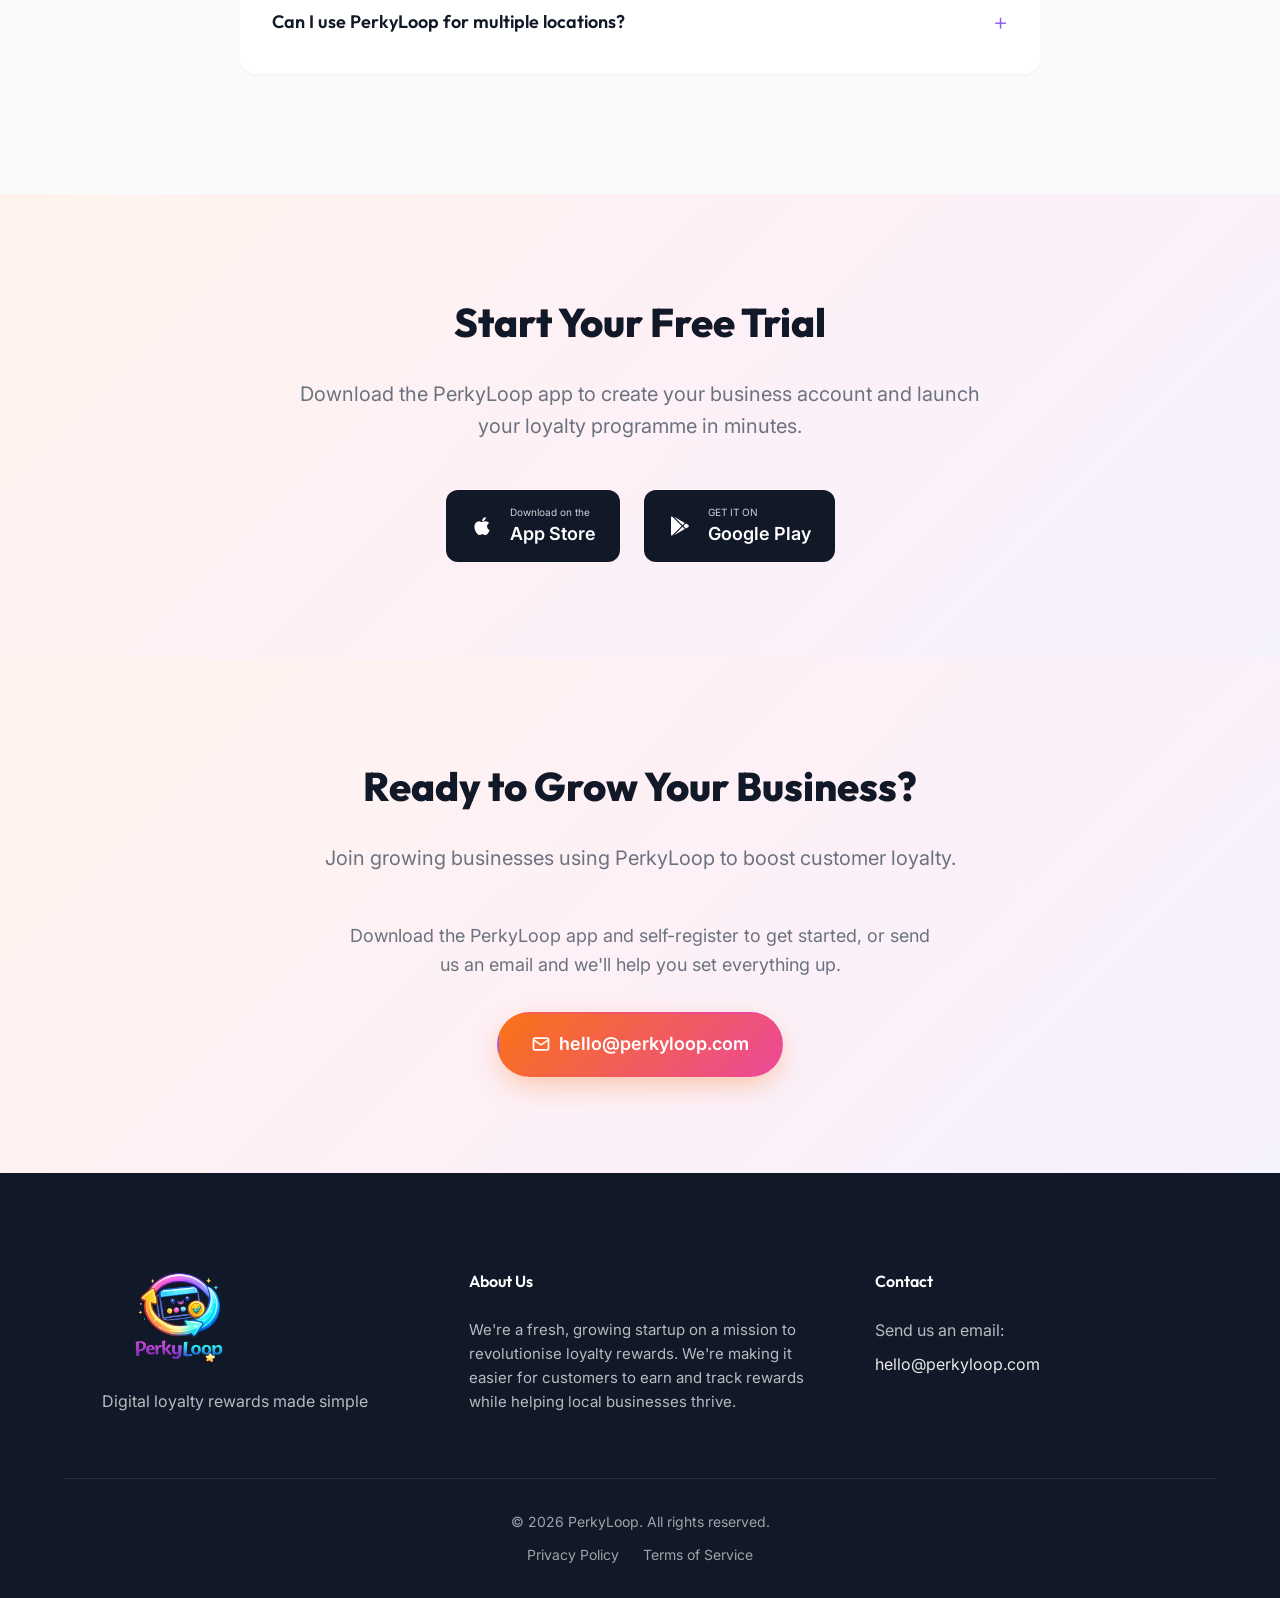
==== commit 74985648: "refactor: update pricing plans, support descriptions, and feature lists across business and landing " ====
--- a/business.html
+++ b/business.html
@@ -211,7 +211,7 @@
                         </svg>
                     </div>
                     <h3 class="benefit-title">Transparent Pricing</h3>
-                    <p class="benefit-description">Start free. Pay only when you grow. No setup fees, no contracts, no surprises.</p>
+                    <p class="benefit-description">Start with a 14-day free trial. Pay only when you grow. No setup fees, no contracts, no surprises.</p>
                 </div>
                 <div class="benefit-card">
                     <div class="benefit-icon icon-teal">
@@ -220,8 +220,8 @@
                             <path d="M12 7v6M9 13l3 3 3-3"/>
                         </svg>
                     </div>
-                    <h3 class="benefit-title">Dedicated Support Team</h3>
-                    <p class="benefit-description">Need help? Chat with our friendly support team. We're here to help your business succeed.</p>
+                    <h3 class="benefit-title">Email Support</h3>
+                    <p class="benefit-description">Need help? Reach out to our friendly support team via email. We're here to help your business succeed.</p>
                 </div>
             </div>
         </div>
@@ -330,12 +330,12 @@
                         <p class="pricing-description">Perfect for small businesses getting started</p>
                     </div>
                     <ul class="pricing-features">
-                        <li>✓ Up to 3 staff members</li>
-                        <li>✓ Unlimited customers</li>
-                        <li>✓ Unlimited loyalty programs</li>
-                        <li>✓ QR scanning</li>
-                        <li>✓ 1 promotion announcement per week</li>
-                        <li>✓ Email support</li>
+                        <li>✓ 3 Staff Members</li>
+                        <li>✓ 1 Promo Per Week</li>
+                        <li>✓ Unlimited Customers</li>
+                        <li>✓ Unlimited Loyalty Programs</li>
+                        <li>✓ QR Code Scanning</li>
+                        <li>✓ Analytics</li>
                     </ul>
                     <a href="#download" class="btn btn-primary">Start Free Trial</a>
                 </div>
@@ -351,13 +351,12 @@
                         <p class="pricing-description">Perfect for growing businesses</p>
                     </div>
                     <ul class="pricing-features">
-                        <li>✓ Up to 10 staff members</li>
-                        <li>✓ Unlimited customers</li>
-                        <li>✓ Unlimited loyalty programs</li>
-                        <li>✓ QR scanning</li>
-                        <li>✓ 2 promotion announcements per week</li>
-                        <li>✓ Priority email support</li>
-                        <li>✓ Advanced analytics</li>
+                        <li>✓ 10 Staff Members</li>
+                        <li>✓ 2 Promos Per Week</li>
+                        <li>✓ Unlimited Customers</li>
+                        <li>✓ Unlimited Loyalty Programs</li>
+                        <li>✓ QR Code Scanning</li>
+                        <li>✓ Analytics</li>
                     </ul>
                     <a href="#download" class="btn btn-primary">Start Free Trial</a>
                 </div>
@@ -373,10 +372,10 @@
                         <li>✓ Unlimited staff members</li>
                         <li>✓ Unlimited customers</li>
                         <li>✓ Multiple locations</li>
-                        <li>✓ Custom integrations</li>
+                        <li>✓ Unlimited promotional posts</li>
                         <li>✓ Dedicated account manager</li>
                         <li>✓ Custom features & branding</li>
-                        <li>✓ Priority phone support</li>
+                        <li>✓ Priority support</li>
                     </ul>
                     <a href="#start" class="btn btn-outline">Contact Us</a>
                 </div>
@@ -486,7 +485,7 @@
                         <span class="faq-icon">+</span>
                     </div>
                     <div class="faq-answer">
-                        <p>You'll see total members, visit frequency, peak times, reward redemption rates, customer growth trends, and individual customer visit history. Higher tier plans include advanced analytics and exportable reports.</p>
+                        <p>You'll see total members, visit frequency, peak times, reward redemption rates, customer growth trends, and individual customer visit history.</p>
                     </div>
                 </div>
                 <div class="faq-item">
@@ -495,7 +494,7 @@
                         <span class="faq-icon">+</span>
                     </div>
                     <div class="faq-answer">
-                        <p>No contracts! All plans are month-to-month. You can upgrade, downgrade, or cancel anytime. The free plan is truly free forever with no time limit or credit card required.</p>
+                        <p>No contracts! All plans are month-to-month with a 14-day free trial. You can upgrade, downgrade, or cancel anytime. No credit card required to start.</p>
                     </div>
                 </div>
                 <div class="faq-item">
@@ -513,7 +512,7 @@
                         <span class="faq-icon">+</span>
                     </div>
                     <div class="faq-answer">
-                        <p>All plans include email support from our dedicated team. Growth plan customers get priority support with faster response times. Custom plan customers get a dedicated account manager and priority phone support.</p>
+                        <p>All plans include email support. Custom plan customers receive priority email support and a dedicated account manager.</p>
                     </div>
                 </div>
                 <div class="faq-item">
--- a/styles.css
+++ b/styles.css
@@ -1163,7 +1163,26 @@
     }
     
     .hero-stats {
-        flex-wrap: wrap;
+        flex-wrap: nowrap;
+        justify-content: space-between;
+        gap: var(--spacing-sm);
+        padding: var(--spacing-md);
+    }
+    
+    .stat {
+        flex: 1;
+    }
+    
+    .stat-number {
+        font-size: 1.25rem;
+    }
+    
+    .stat-label {
+        font-size: 0.7rem;
+    }
+    
+    .stat-divider {
+        height: 30px;
     }
     
     .phone-mockup {
@@ -2032,7 +2051,7 @@
 
 /* ===== Gallery Showcase Section ===== */
 .gallery-discovery {
-    padding: var(--spacing-3xl) 0;
+    padding: var(--spacing-xl) 0;
 }
 
 .gallery-showcase {
@@ -2175,6 +2194,7 @@
 .footer-section .logo {
     margin-bottom: var(--spacing-md);
     justify-content: center;
+    width: 100%;
 }
 
 .footer .logo-icon {
@@ -2229,6 +2249,18 @@
     .footer-section {
         text-align: center;
     }
+    
+    .footer-section .logo {
+        flex-direction: column;
+        align-items: center;
+        width: 100%;
+        margin-bottom: var(--spacing-md);
+    }
+    
+    .footer .logo-icon {
+        height: 96px; /* Restored to original height since it's now centered correctly */
+        margin-bottom: var(--spacing-xs);
+    }
 }
 
 @media (max-width: 640px) {
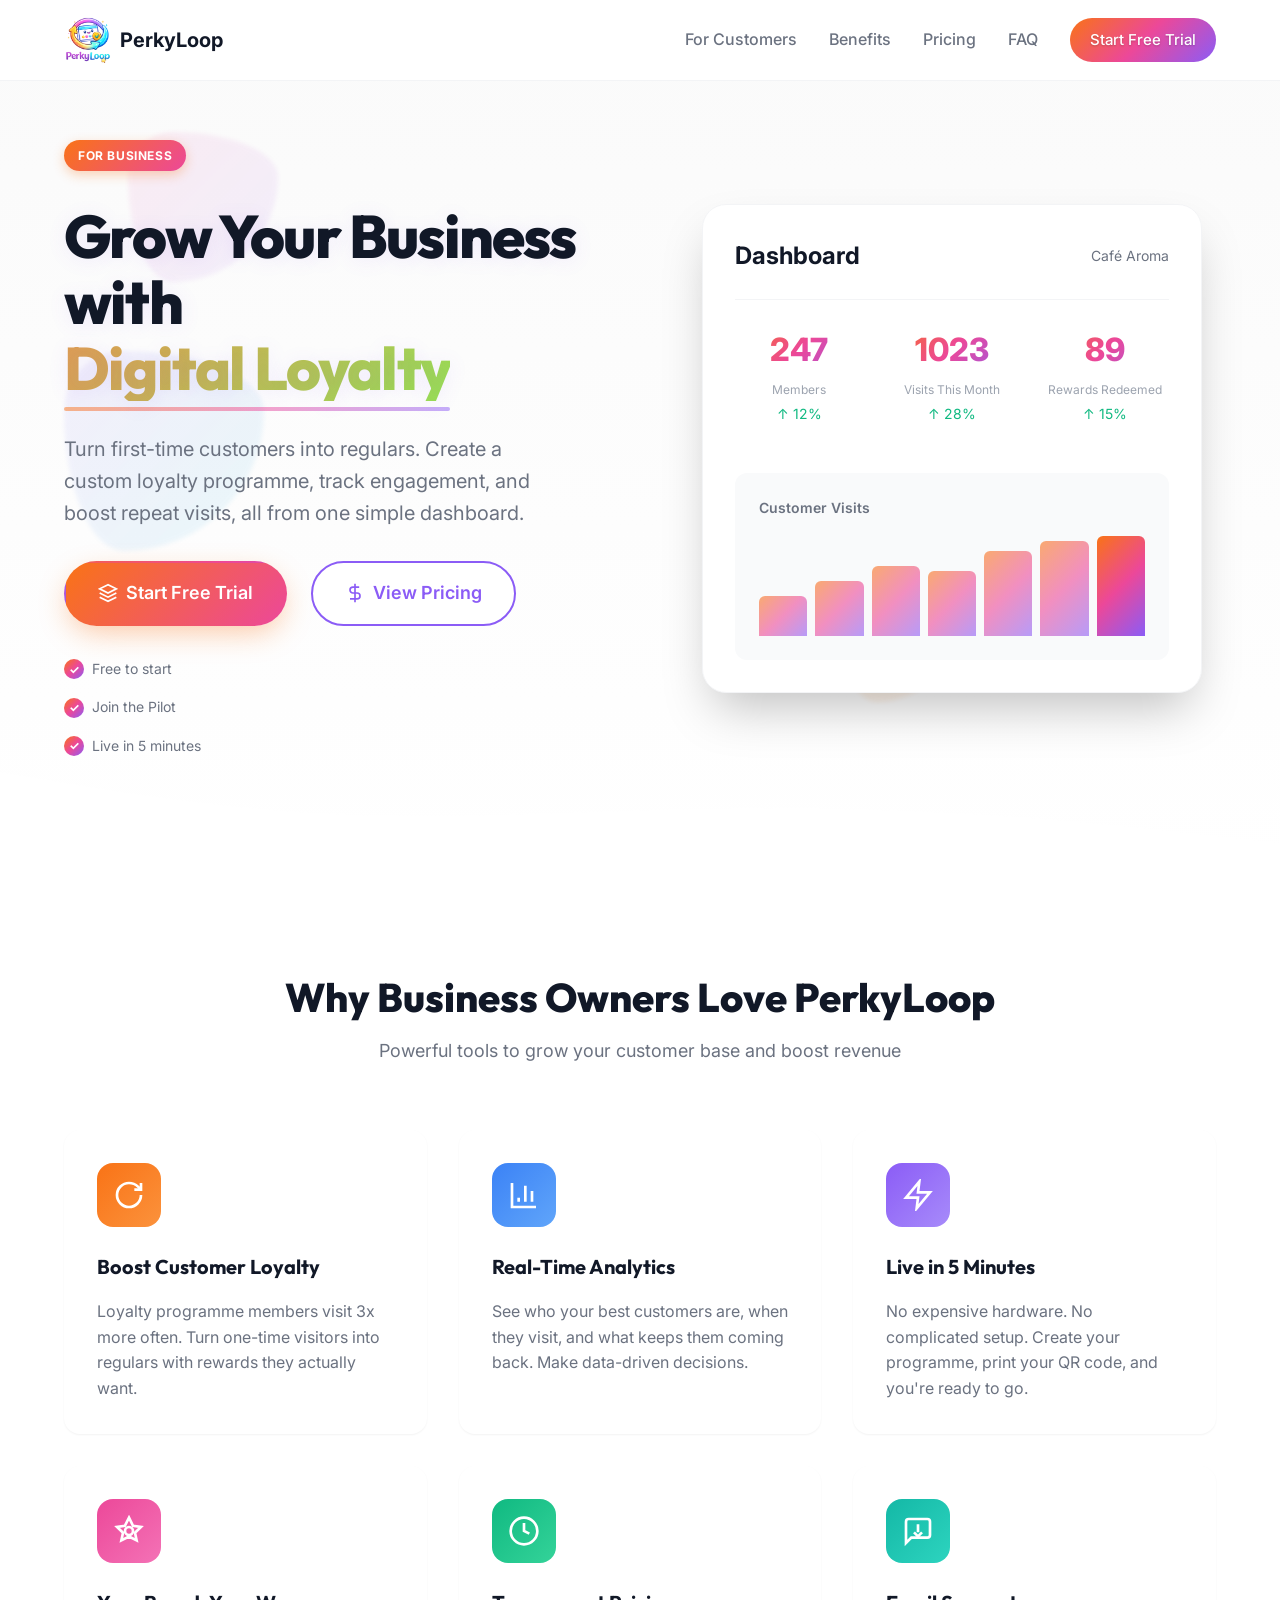
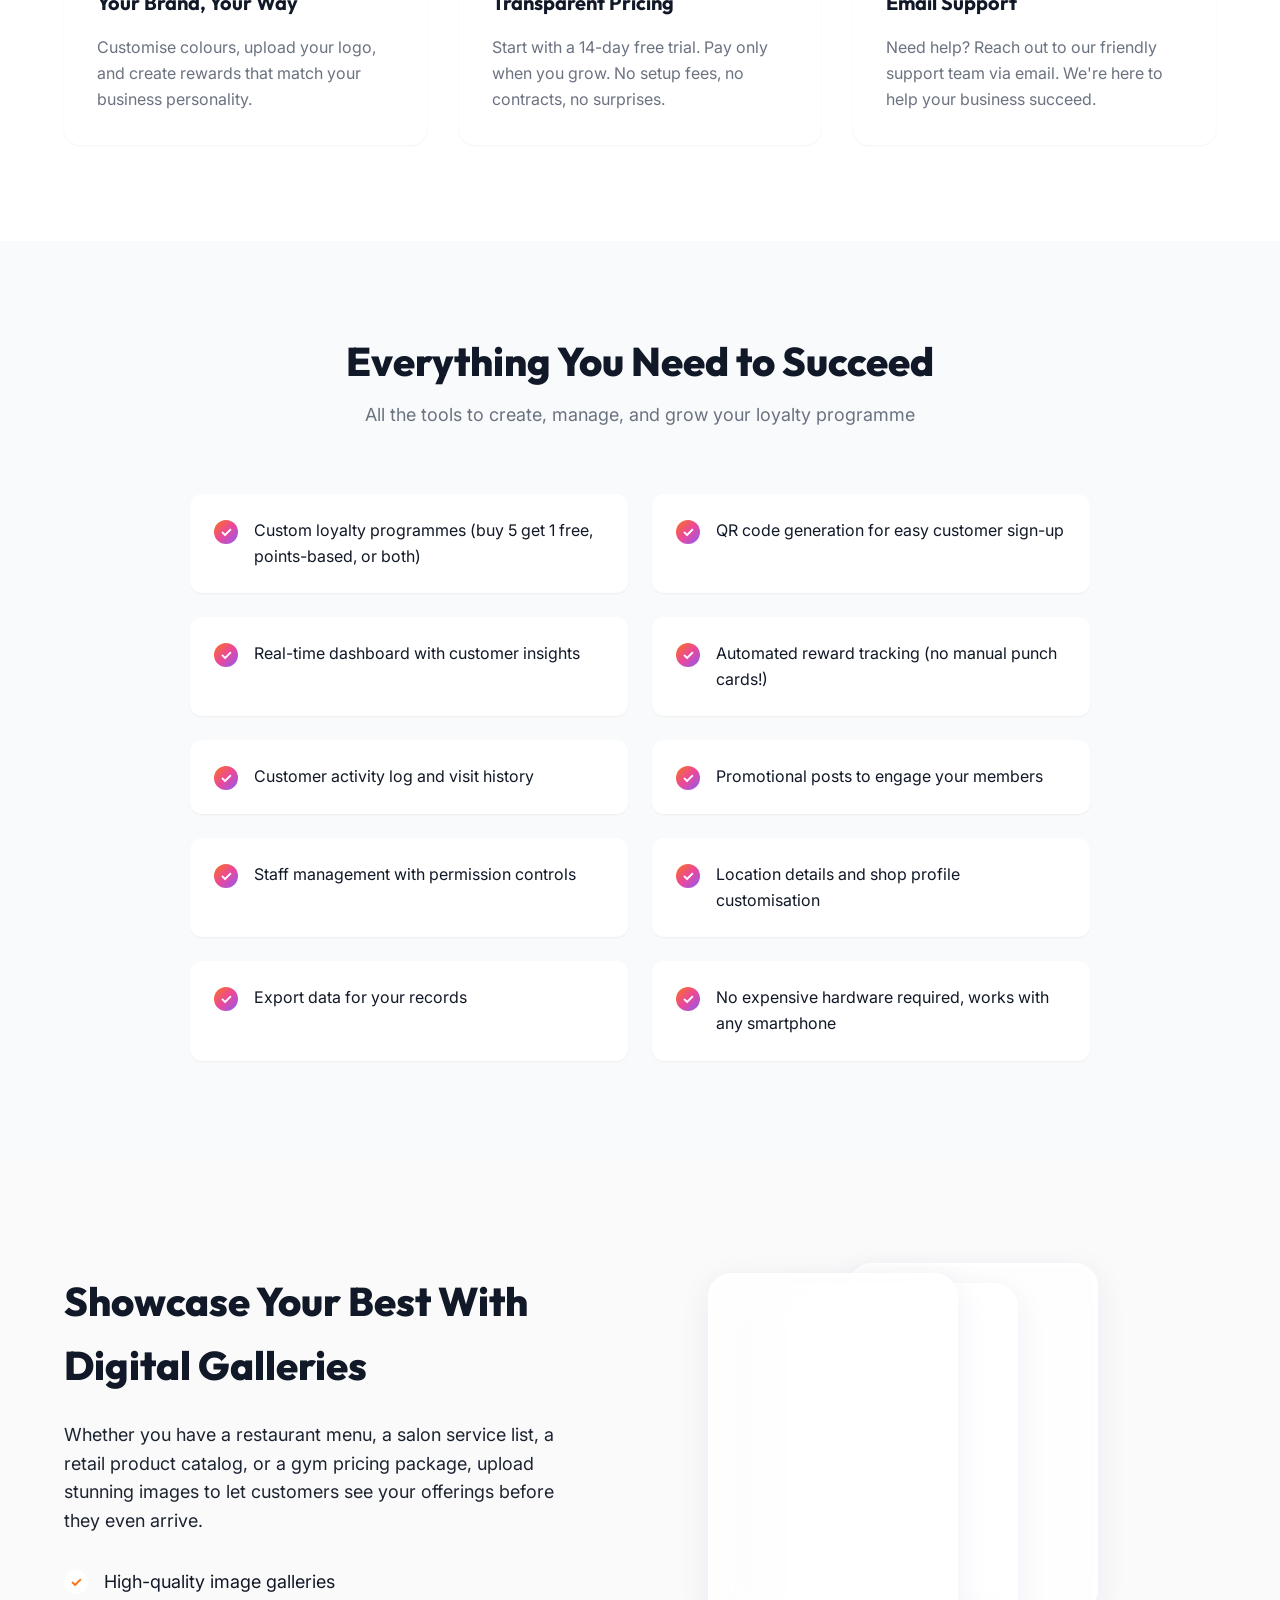
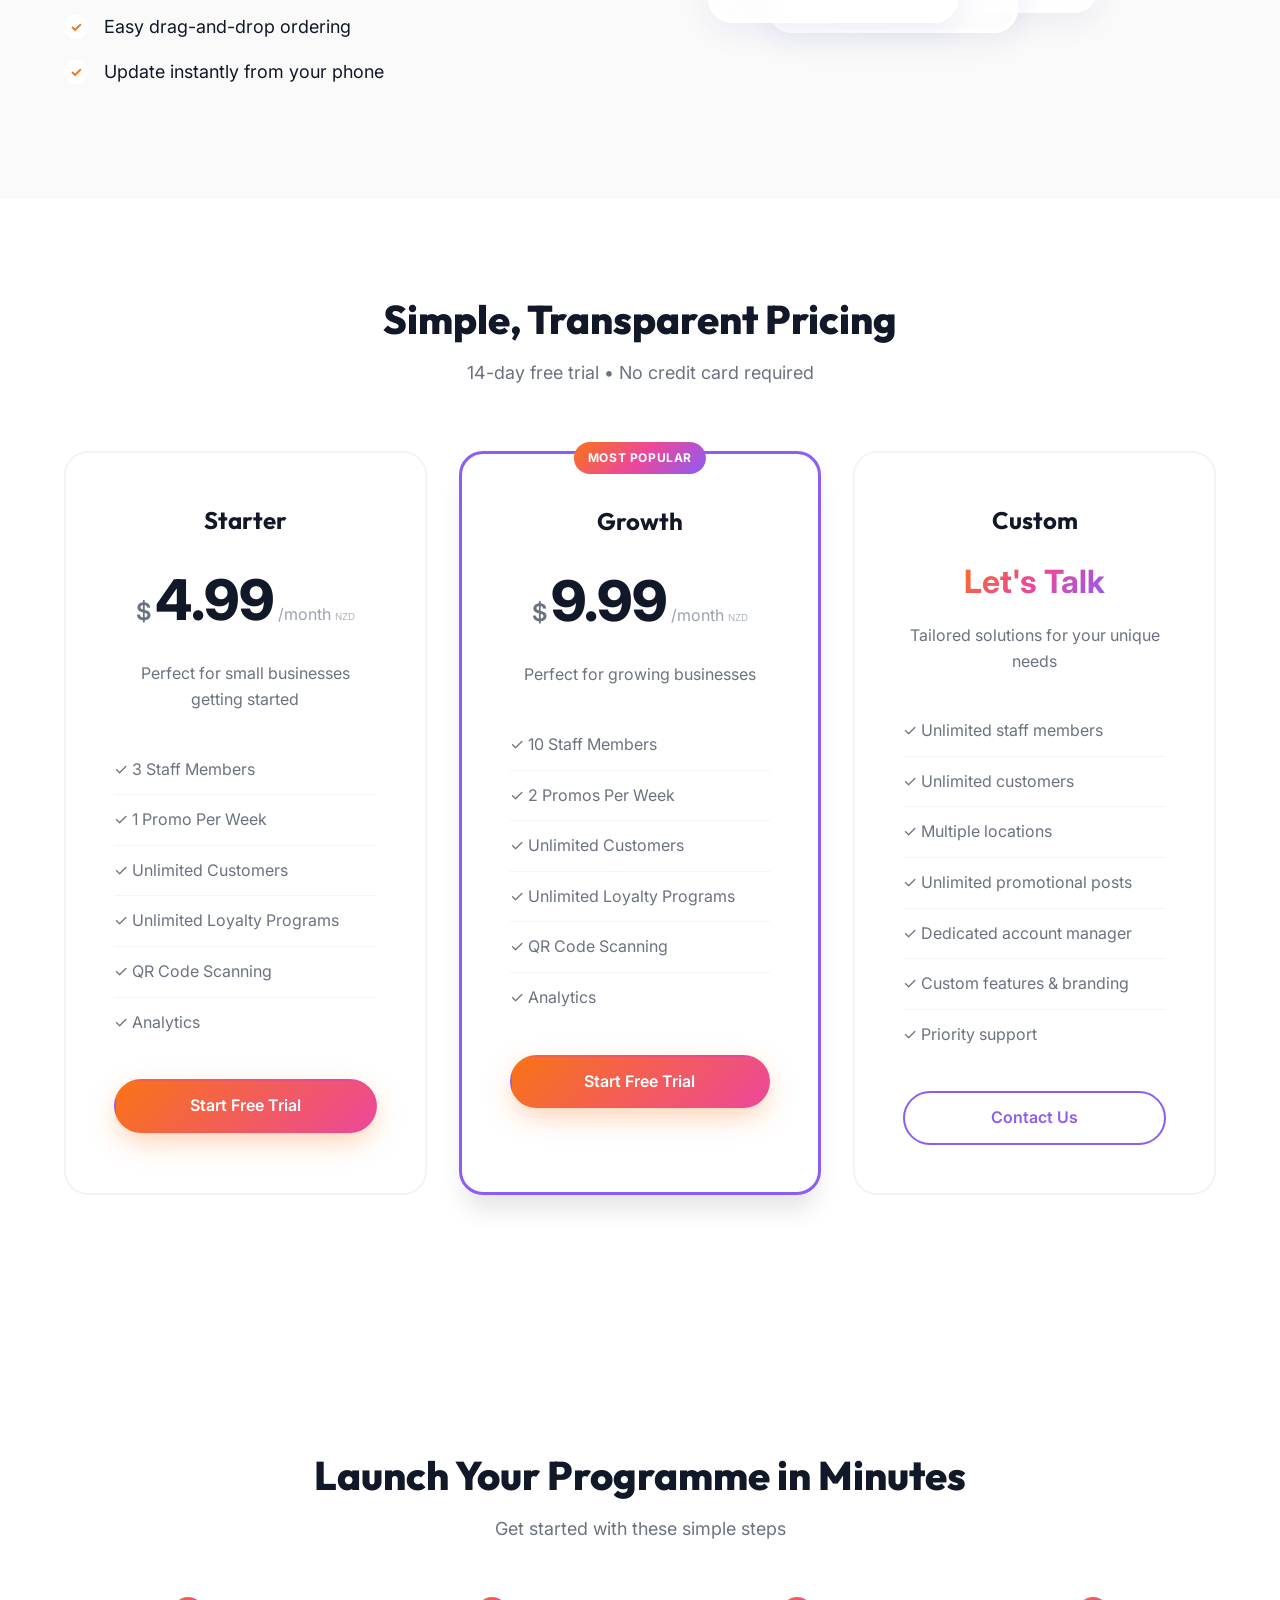
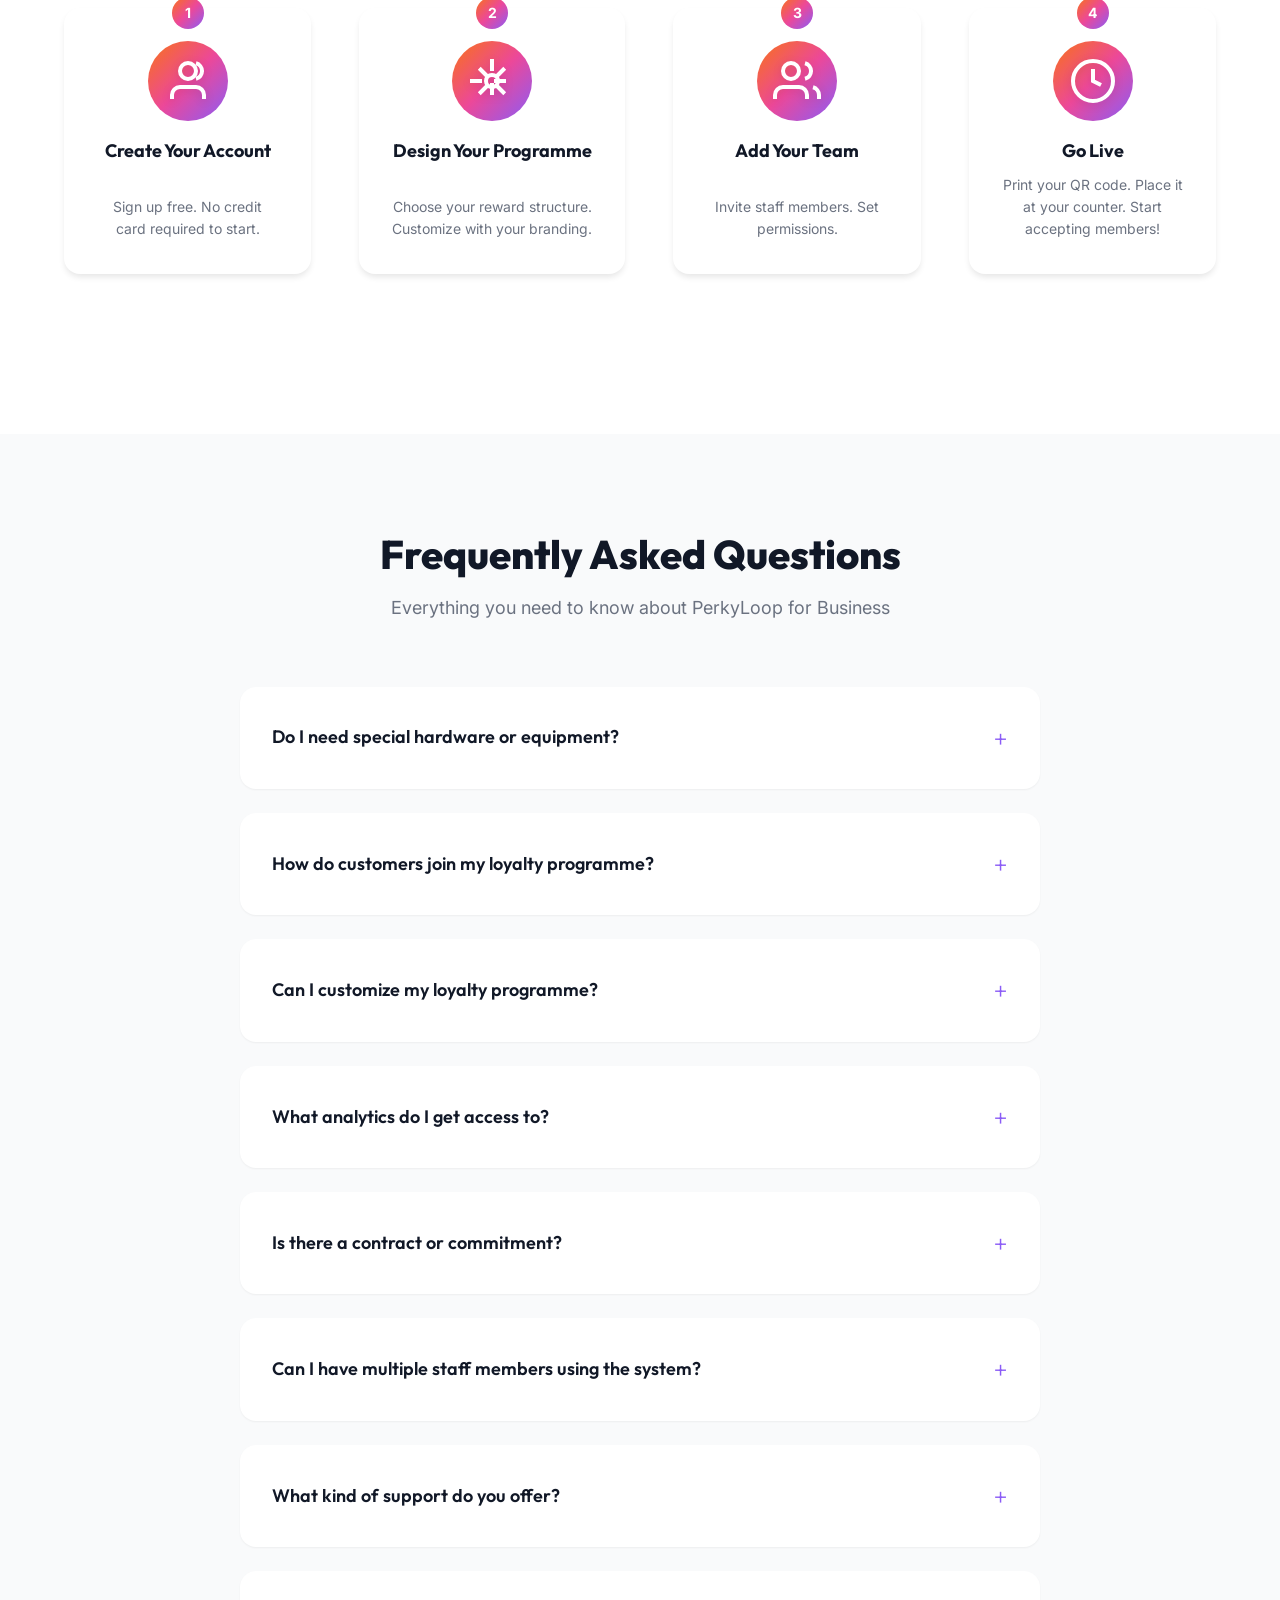
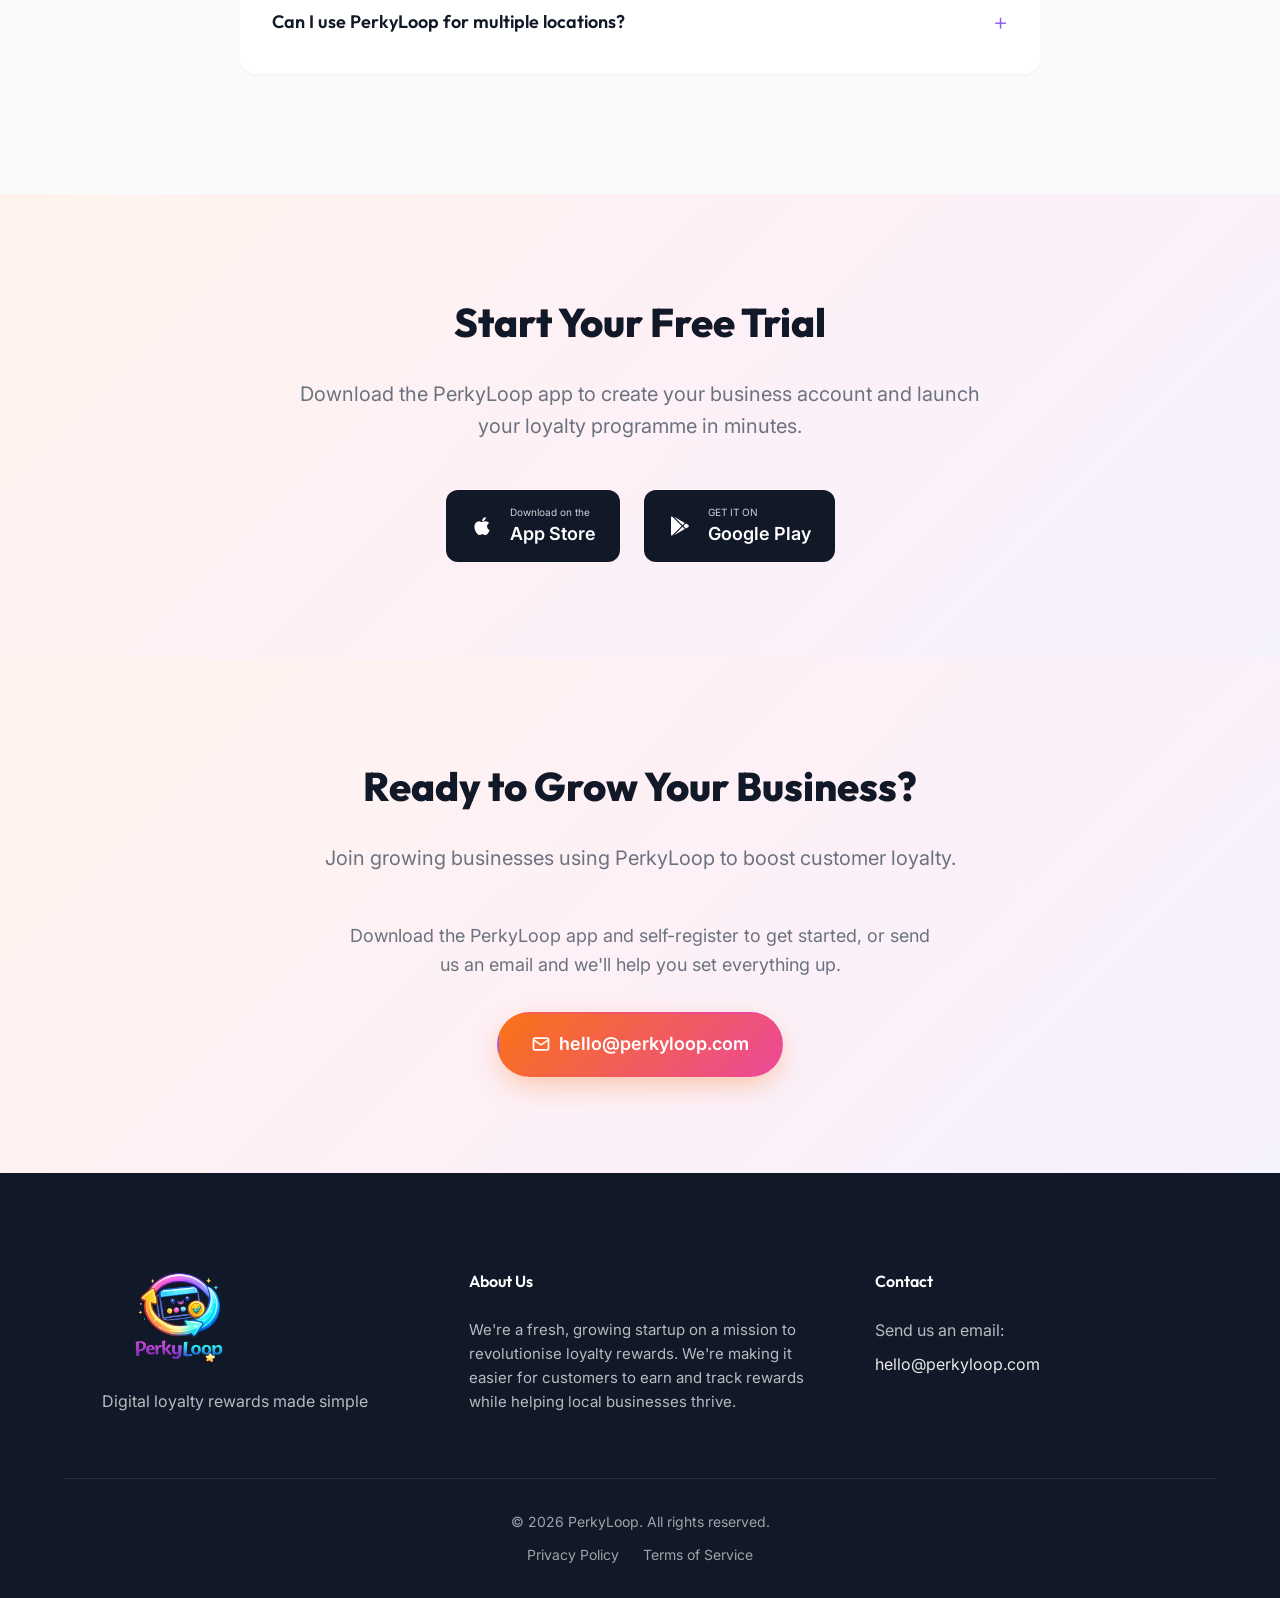
==== commit db8e1dd0: "feat: link App Store URL and apply consistent code formatting to HTML files" ====
--- a/business.html
+++ b/business.html
@@ -536,7 +536,7 @@
                 <h2 class="cta-title">Start Your Free Trial</h2>
                 <p class="cta-subtitle">Download the PerkyLoop app to create your business account and launch your loyalty programme in minutes.</p>
                 <div class="download-buttons">
-                    <a href="#" class="store-button apple coming-soon">
+                    <a href="https://apps.apple.com/nz/app/perkyloop/id6760283390" class="store-button apple">
                         <svg width="24" height="24" viewBox="0 0 24 24" fill="currentColor">
                             <path d="M17.05 20.28c-.98.95-2.05.8-3.08.35-1.09-.46-2.09-.48-3.24 0-1.44.62-2.2.44-3.06-.35C2.79 15.25 3.51 7.59 9.05 7.31c1.35.07 2.29.74 3.08.8 1.18-.24 2.31-.93 3.57-.84 1.51.12 2.65.72 3.4 1.8-3.12 1.87-2.38 5.98.48 7.13-.57 1.5-1.31 2.99-2.54 4.09l.01-.01zM12.03 7.25c-.15-2.23 1.66-4.07 3.74-4.25.29 2.58-2.34 4.5-3.74 4.25z"/>
                         </svg>
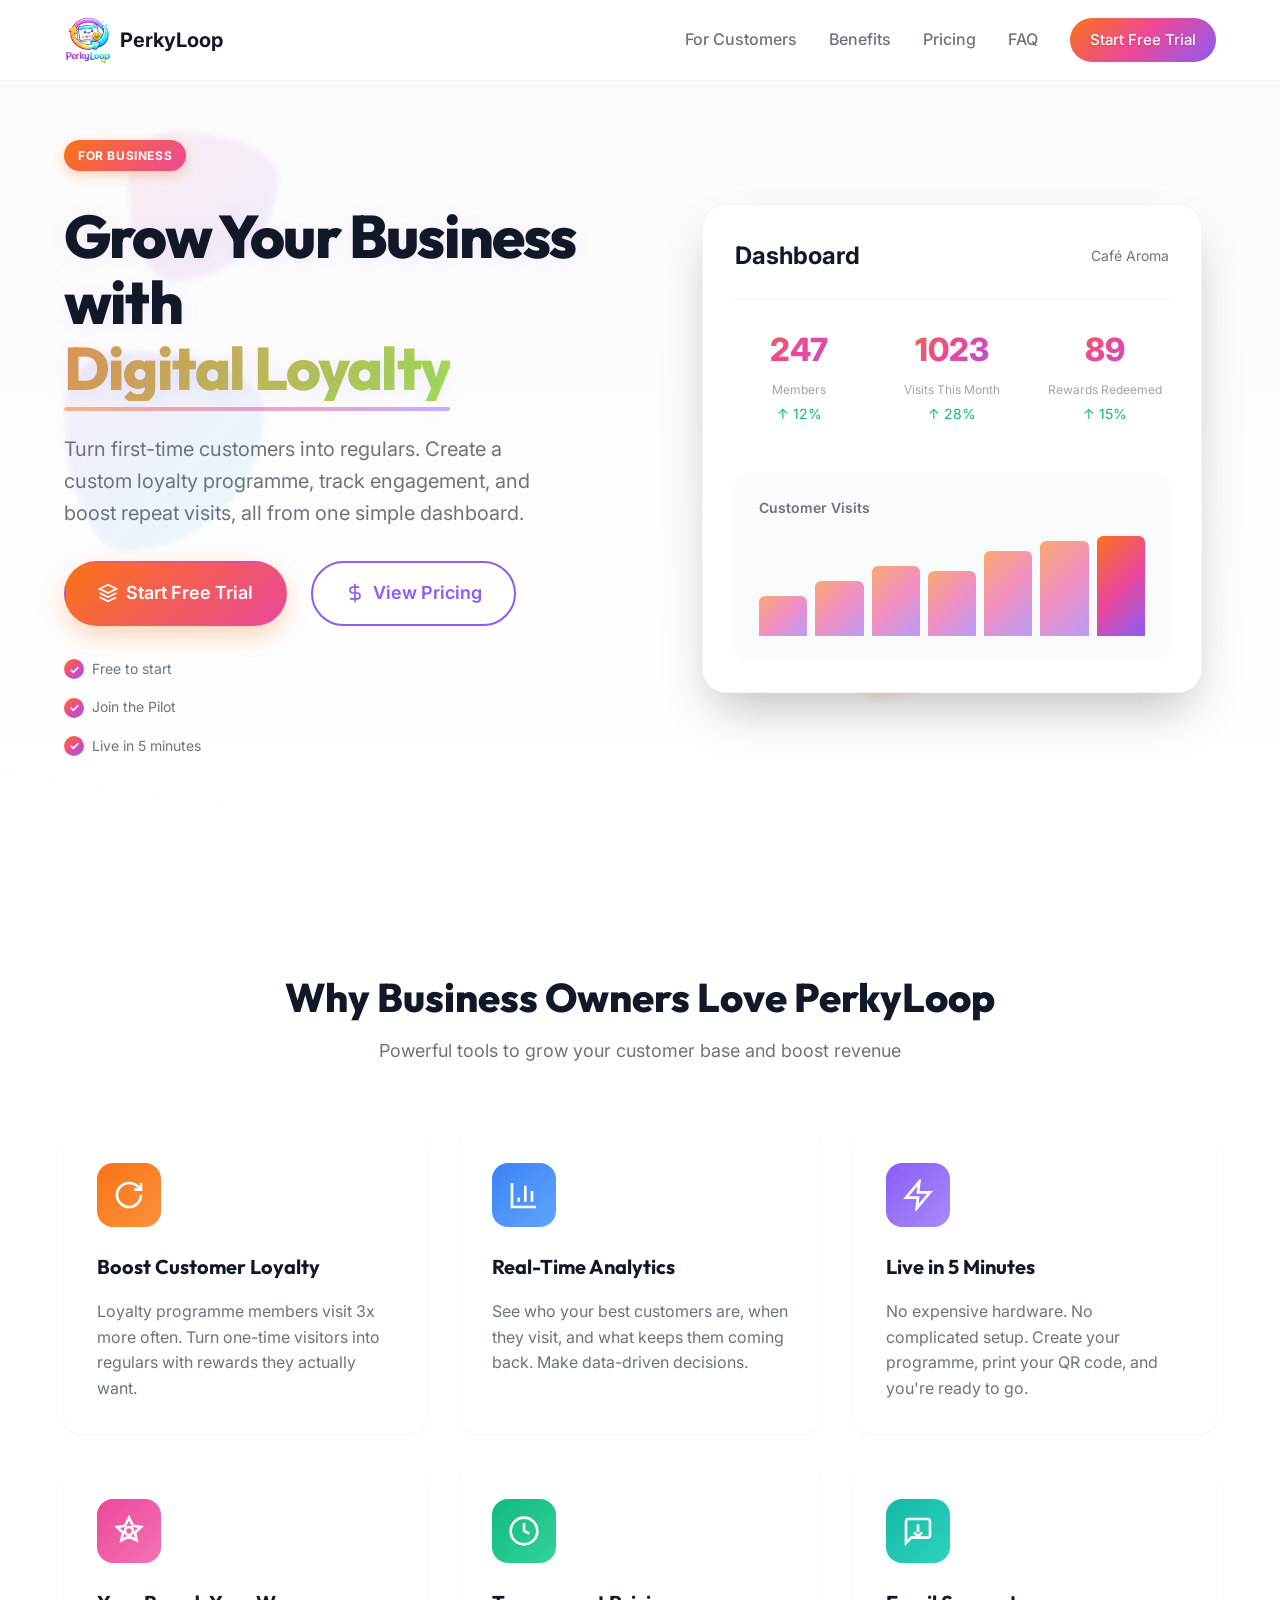
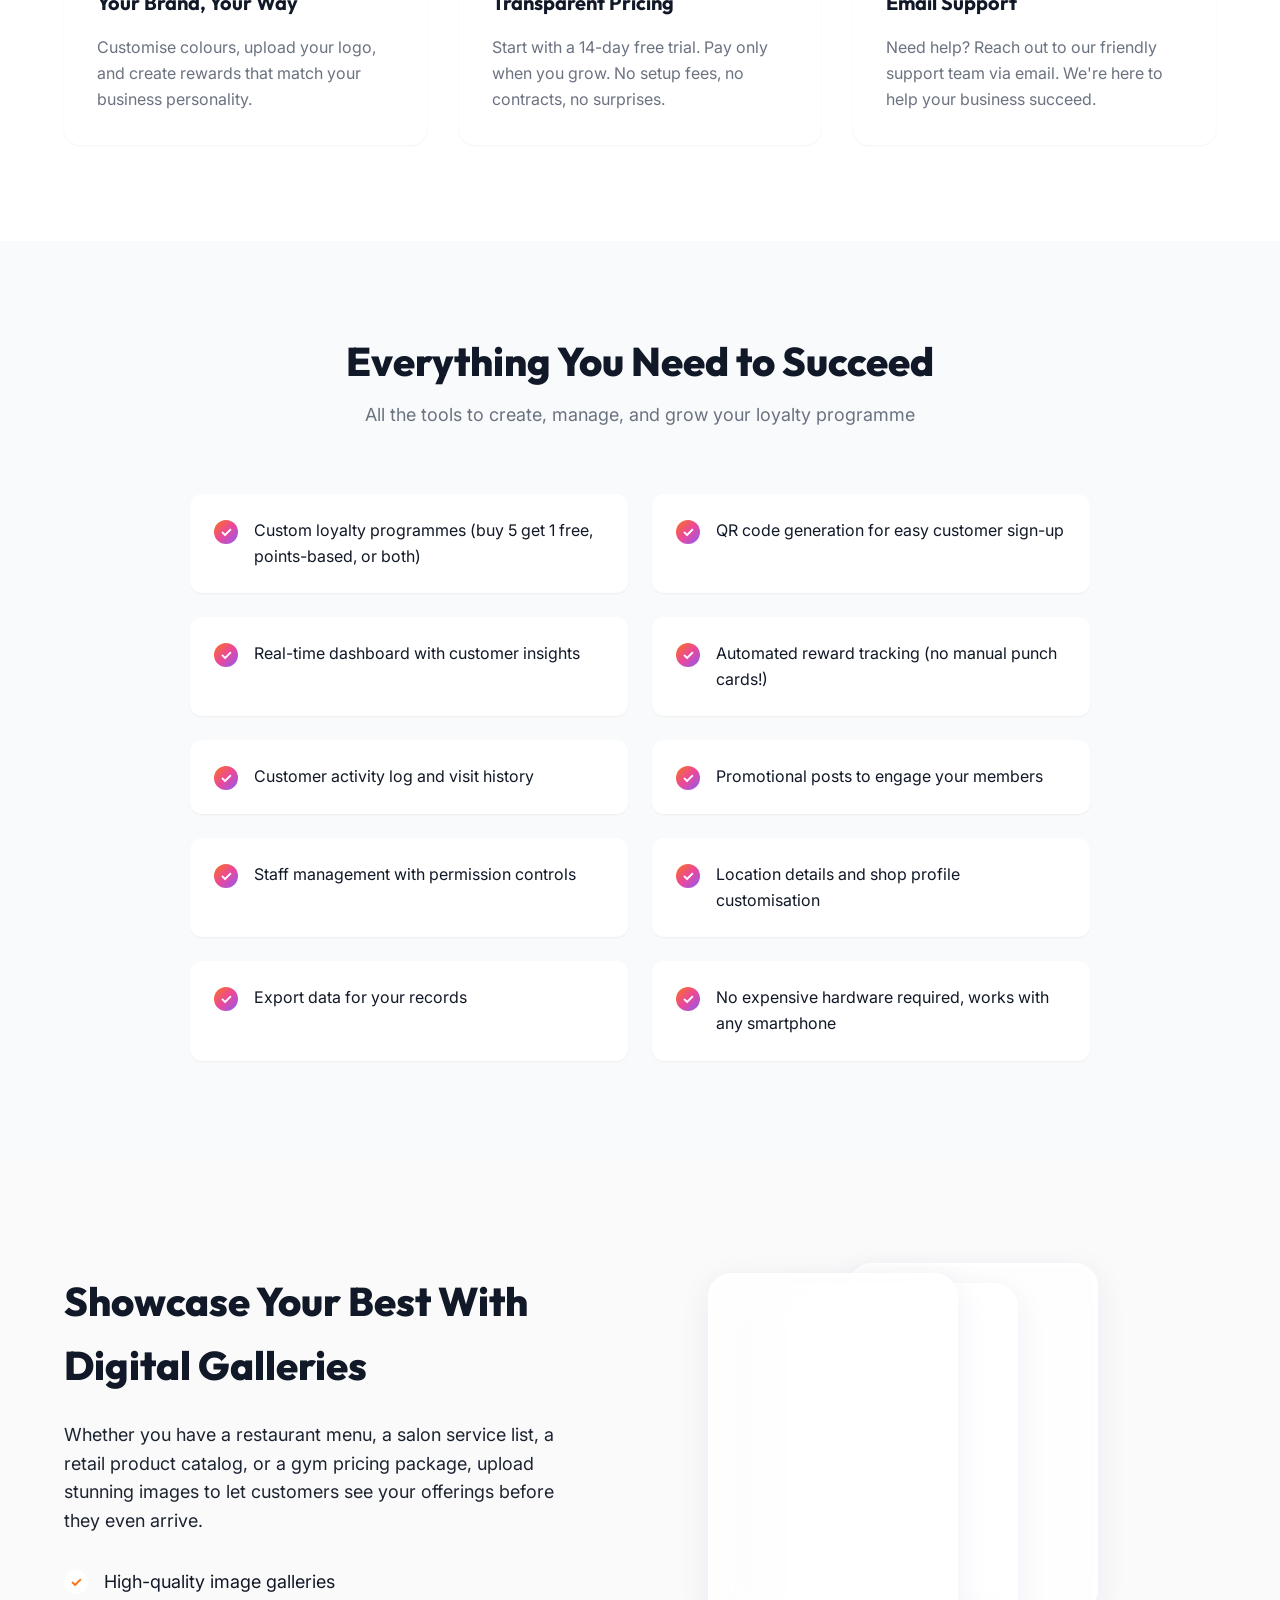
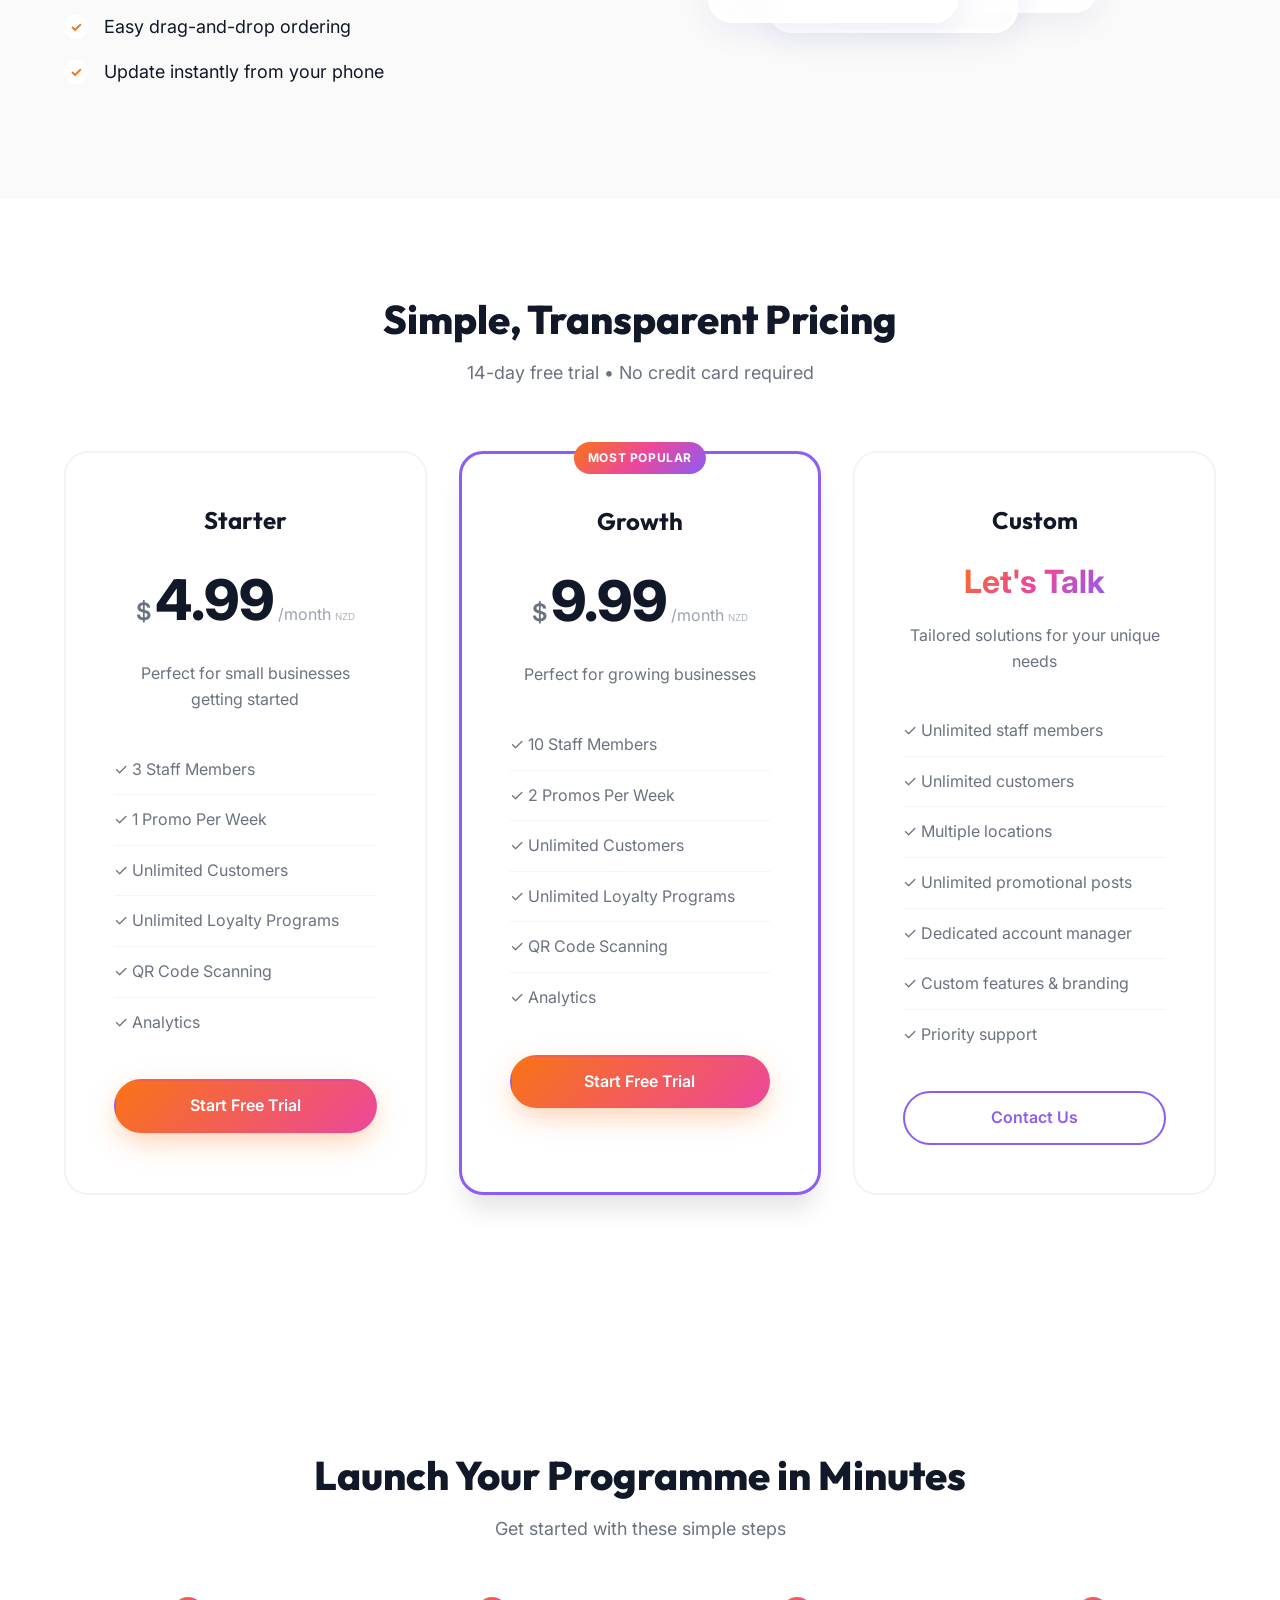
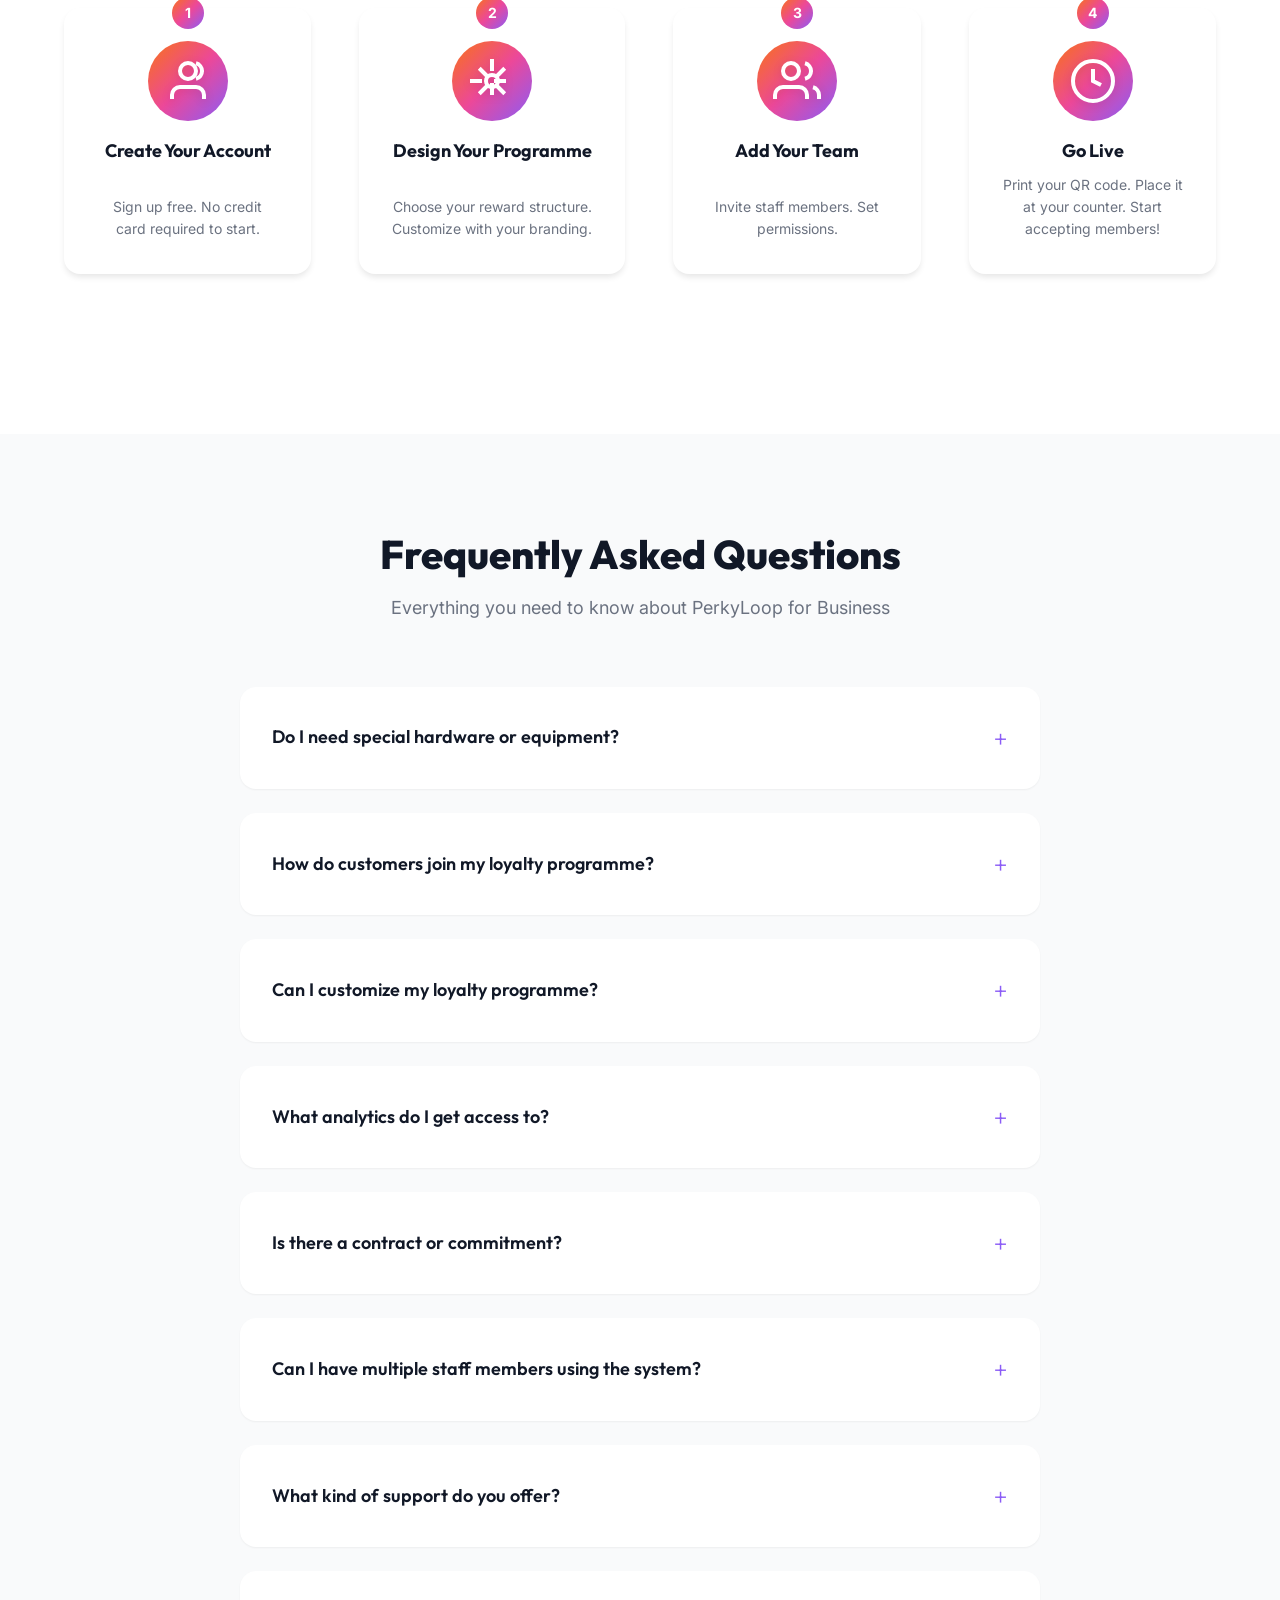
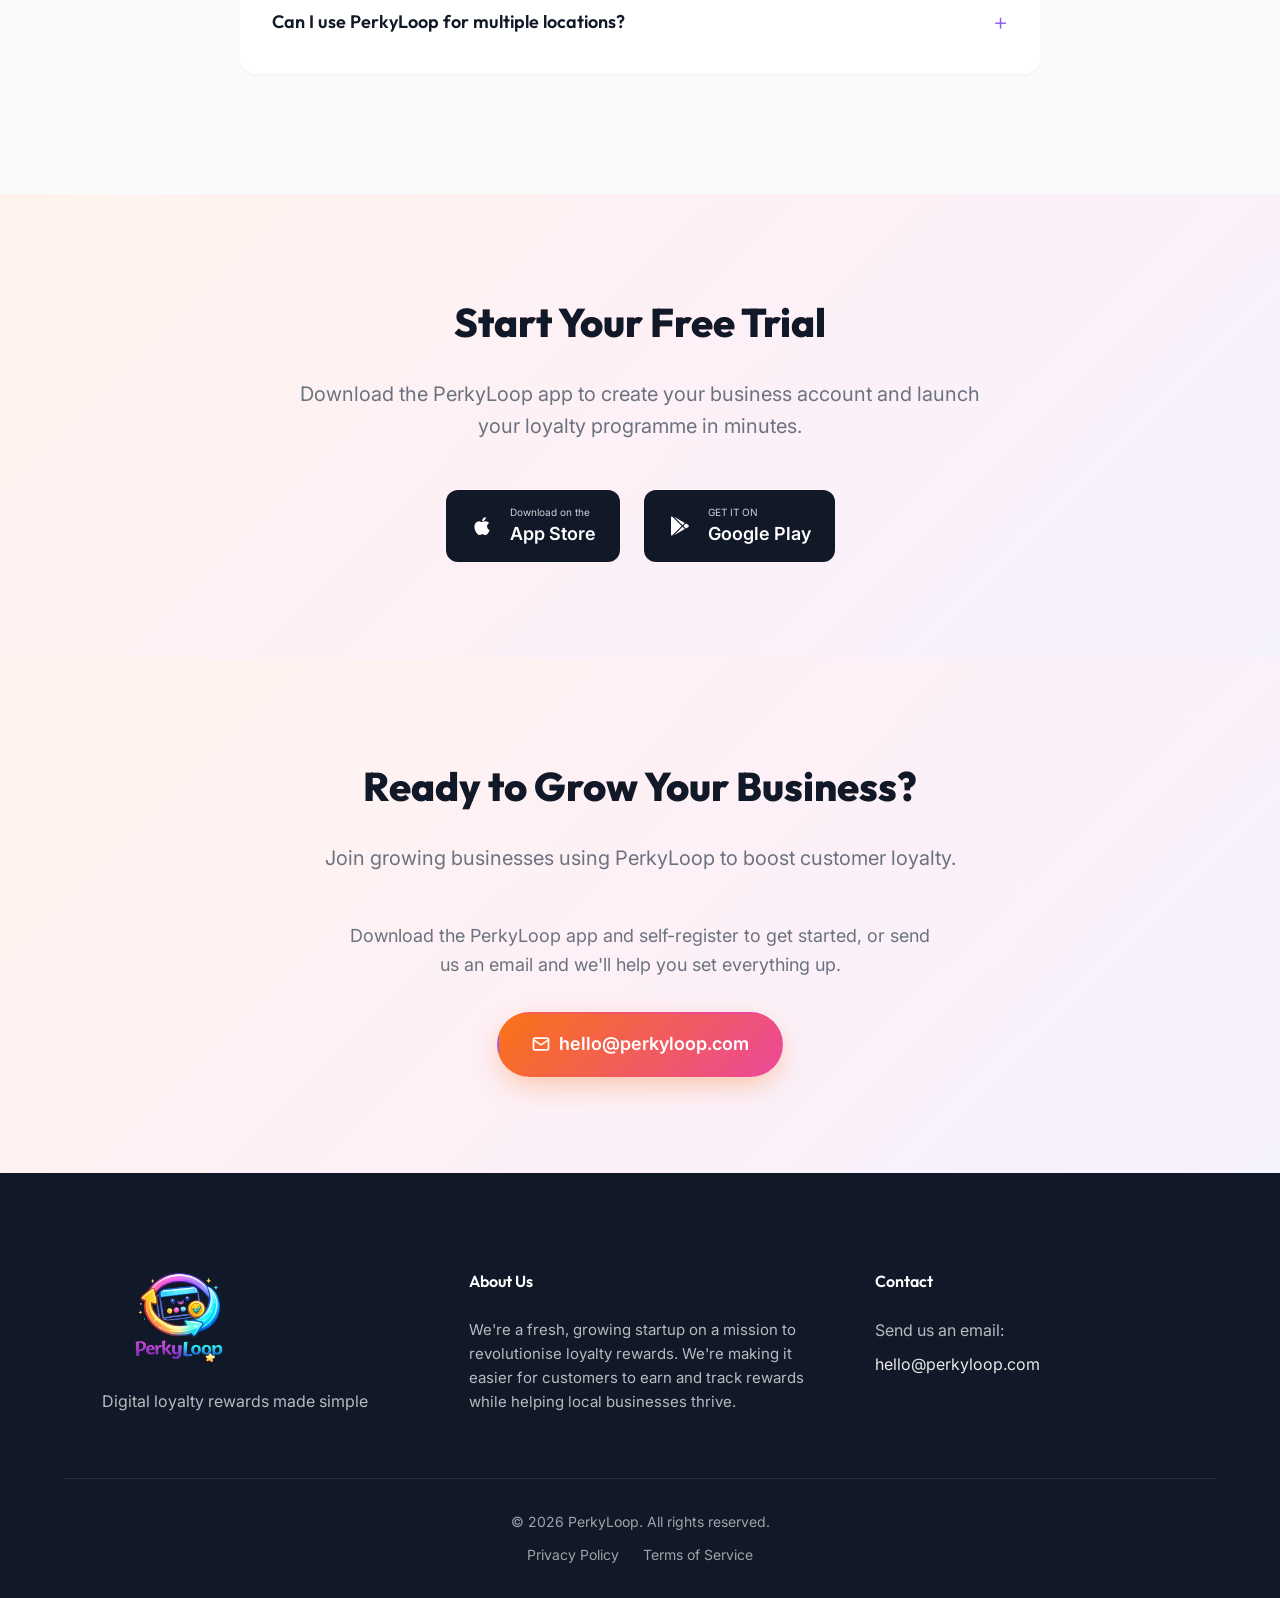
==== commit 81e6fc71: "feat: update app store links in README and HTML files Co-authored-by: Copilot <copilot@github.com>" ====
--- a/business.html
+++ b/business.html
@@ -545,7 +545,7 @@
                             <div class="store-name">App Store</div>
                         </div>
                     </a>
-                    <a href="#" class="store-button google coming-soon">
+                    <a href="https://play.google.com/store/apps/details?id=nz.co.koungasolutions.perkyloop" class="store-button google">
                         <svg width="24" height="24" viewBox="0 0 24 24" fill="currentColor">
                             <path d="M3,20.5V3.5C3,2.91 3.34,2.39 3.84,2.15L13.69,12L3.84,21.85C3.34,21.6 3,21.09 3,20.5M16.81,15.12L6.05,21.34L14.54,12.85L16.81,15.12M20.16,10.81C20.5,11.08 20.75,11.5 20.75,12C20.75,12.5 20.53,12.9 20.18,13.18L17.89,14.5L15.39,12L17.89,9.5L20.16,10.81M6.05,2.66L16.81,8.88L14.54,11.15L6.05,2.66Z"/>
                         </svg>
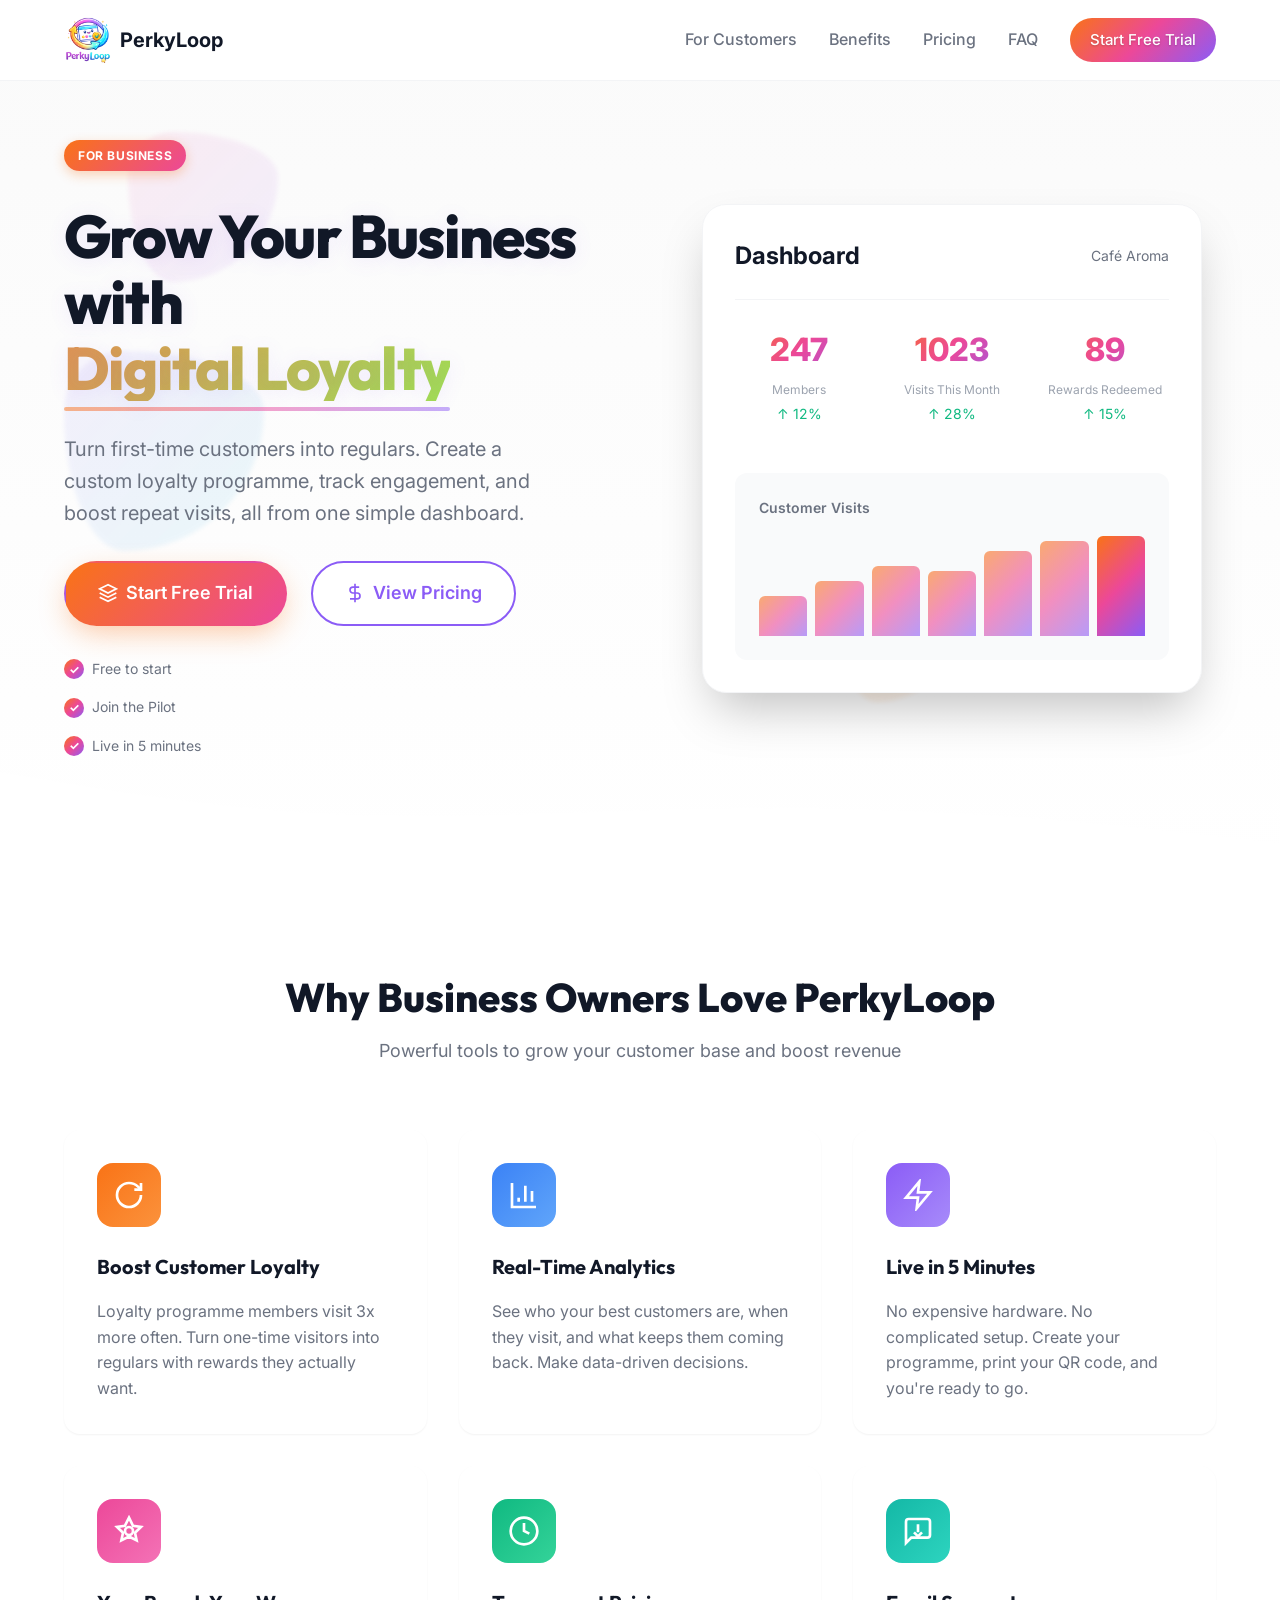
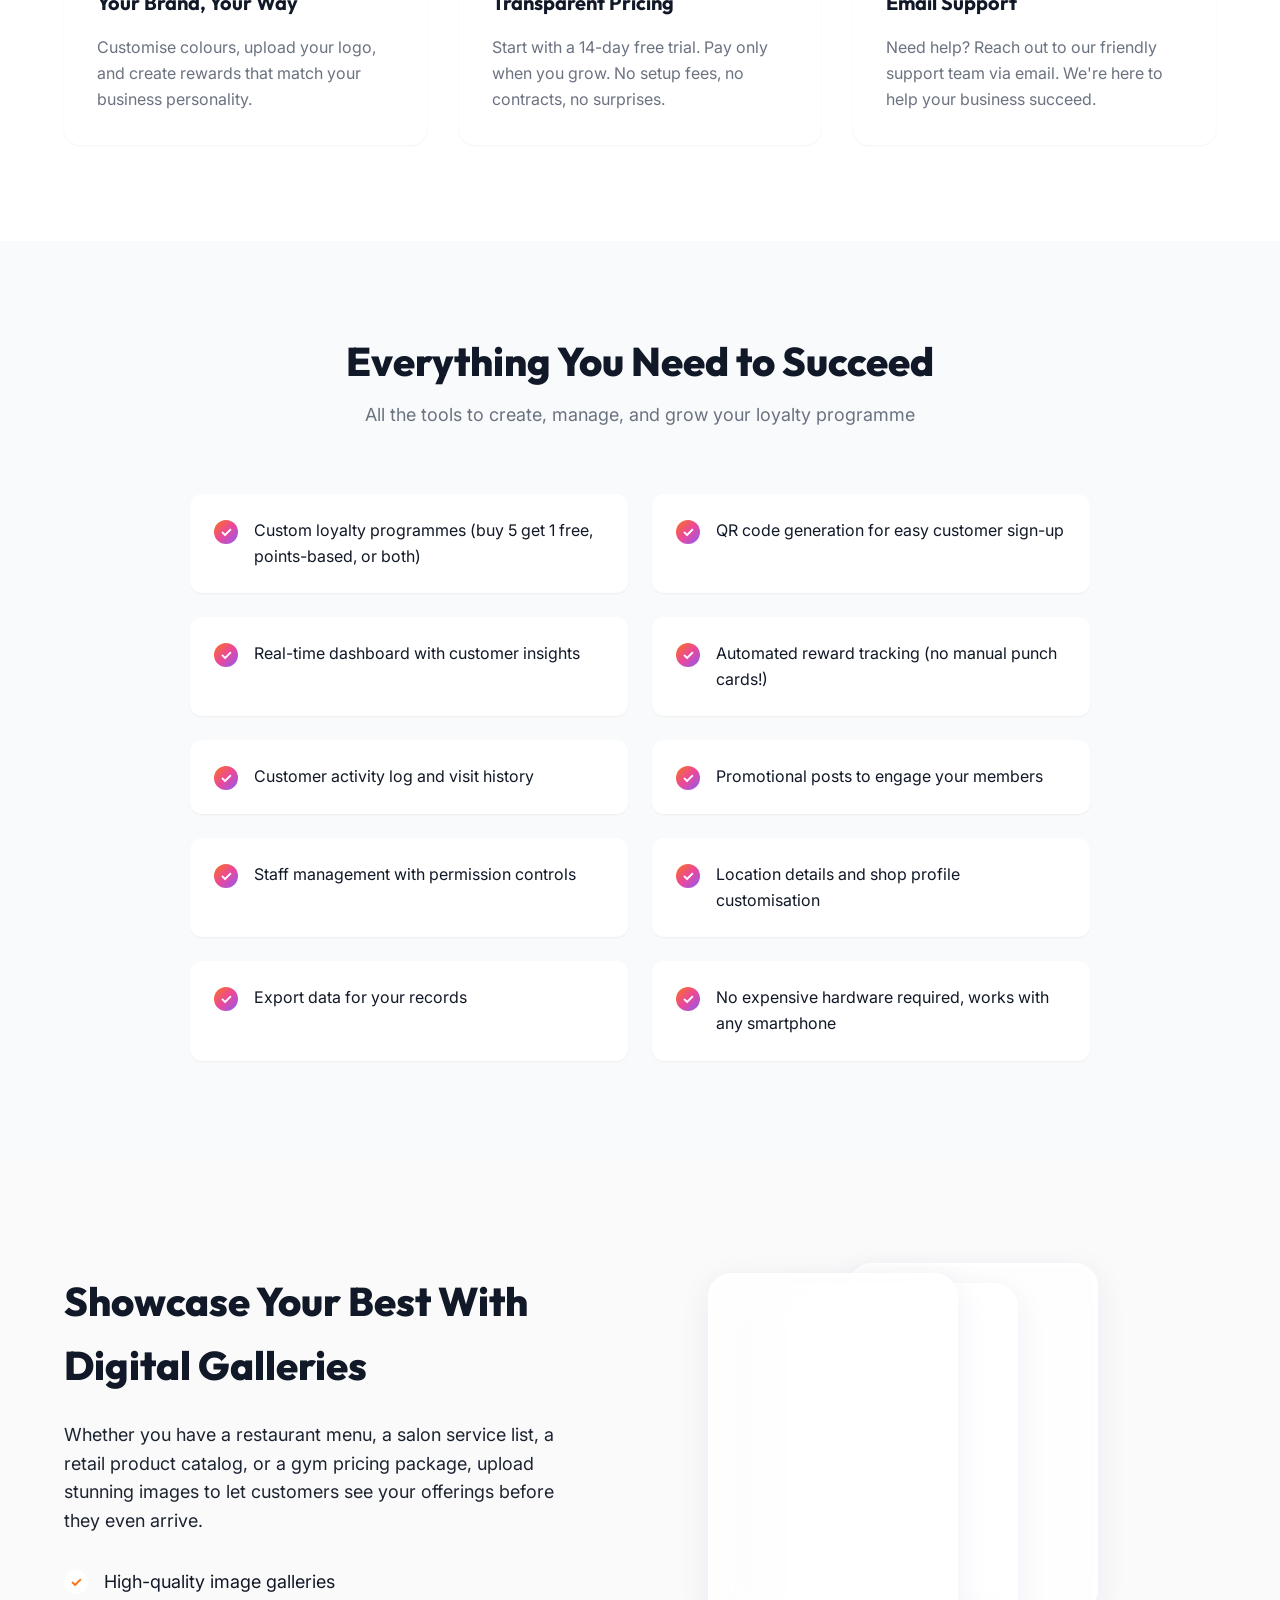
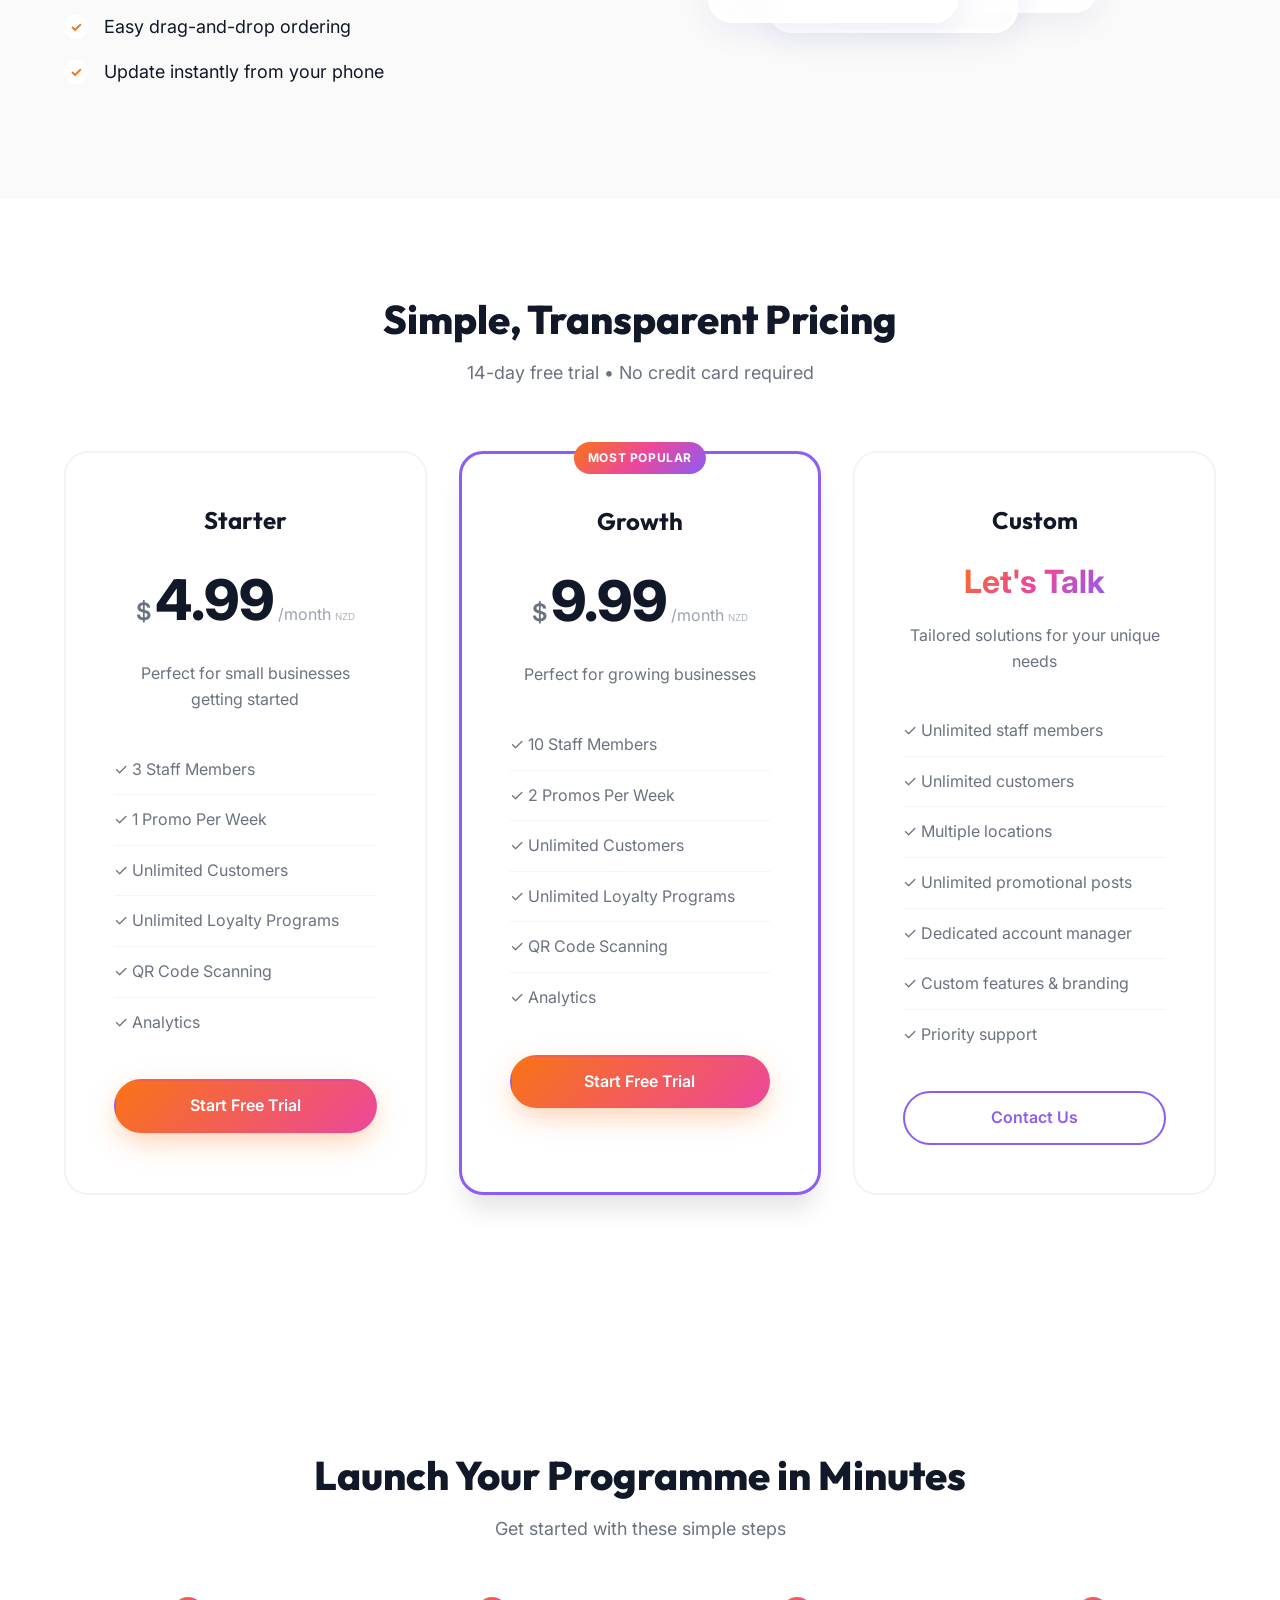
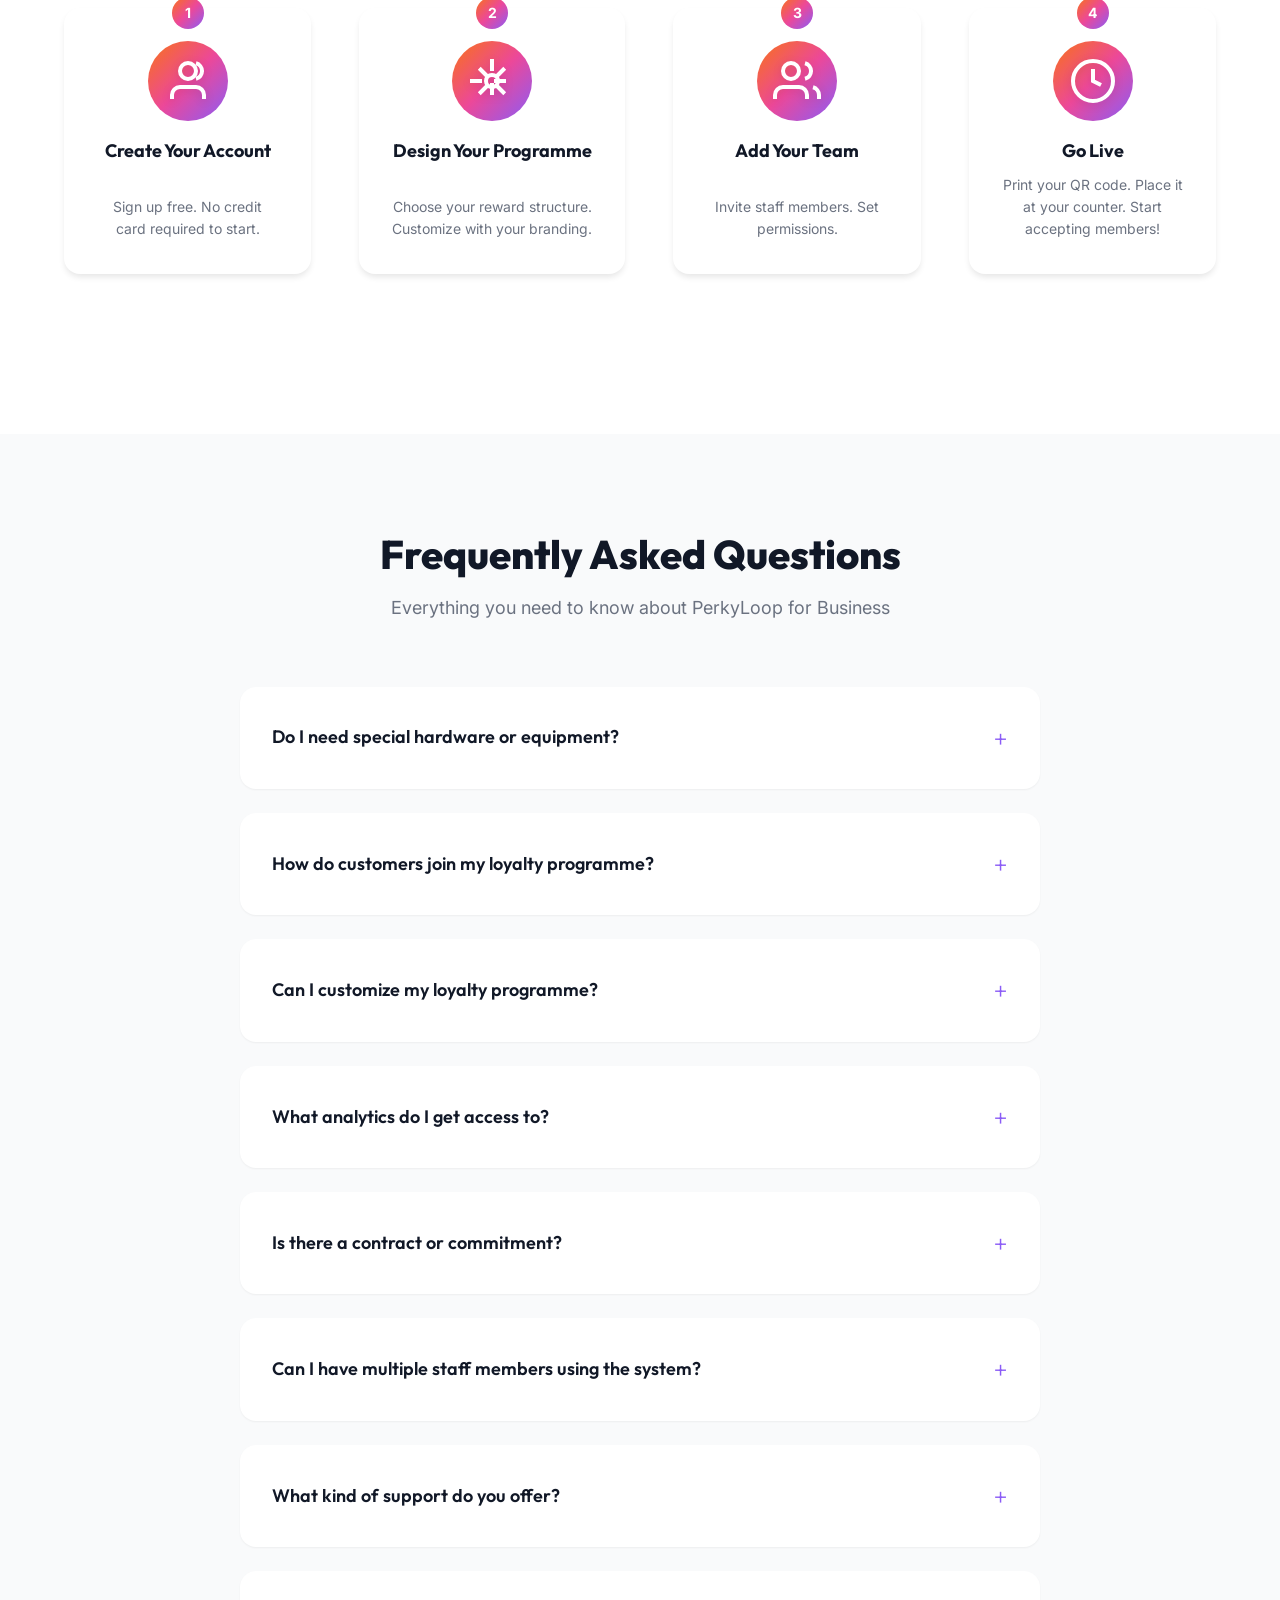
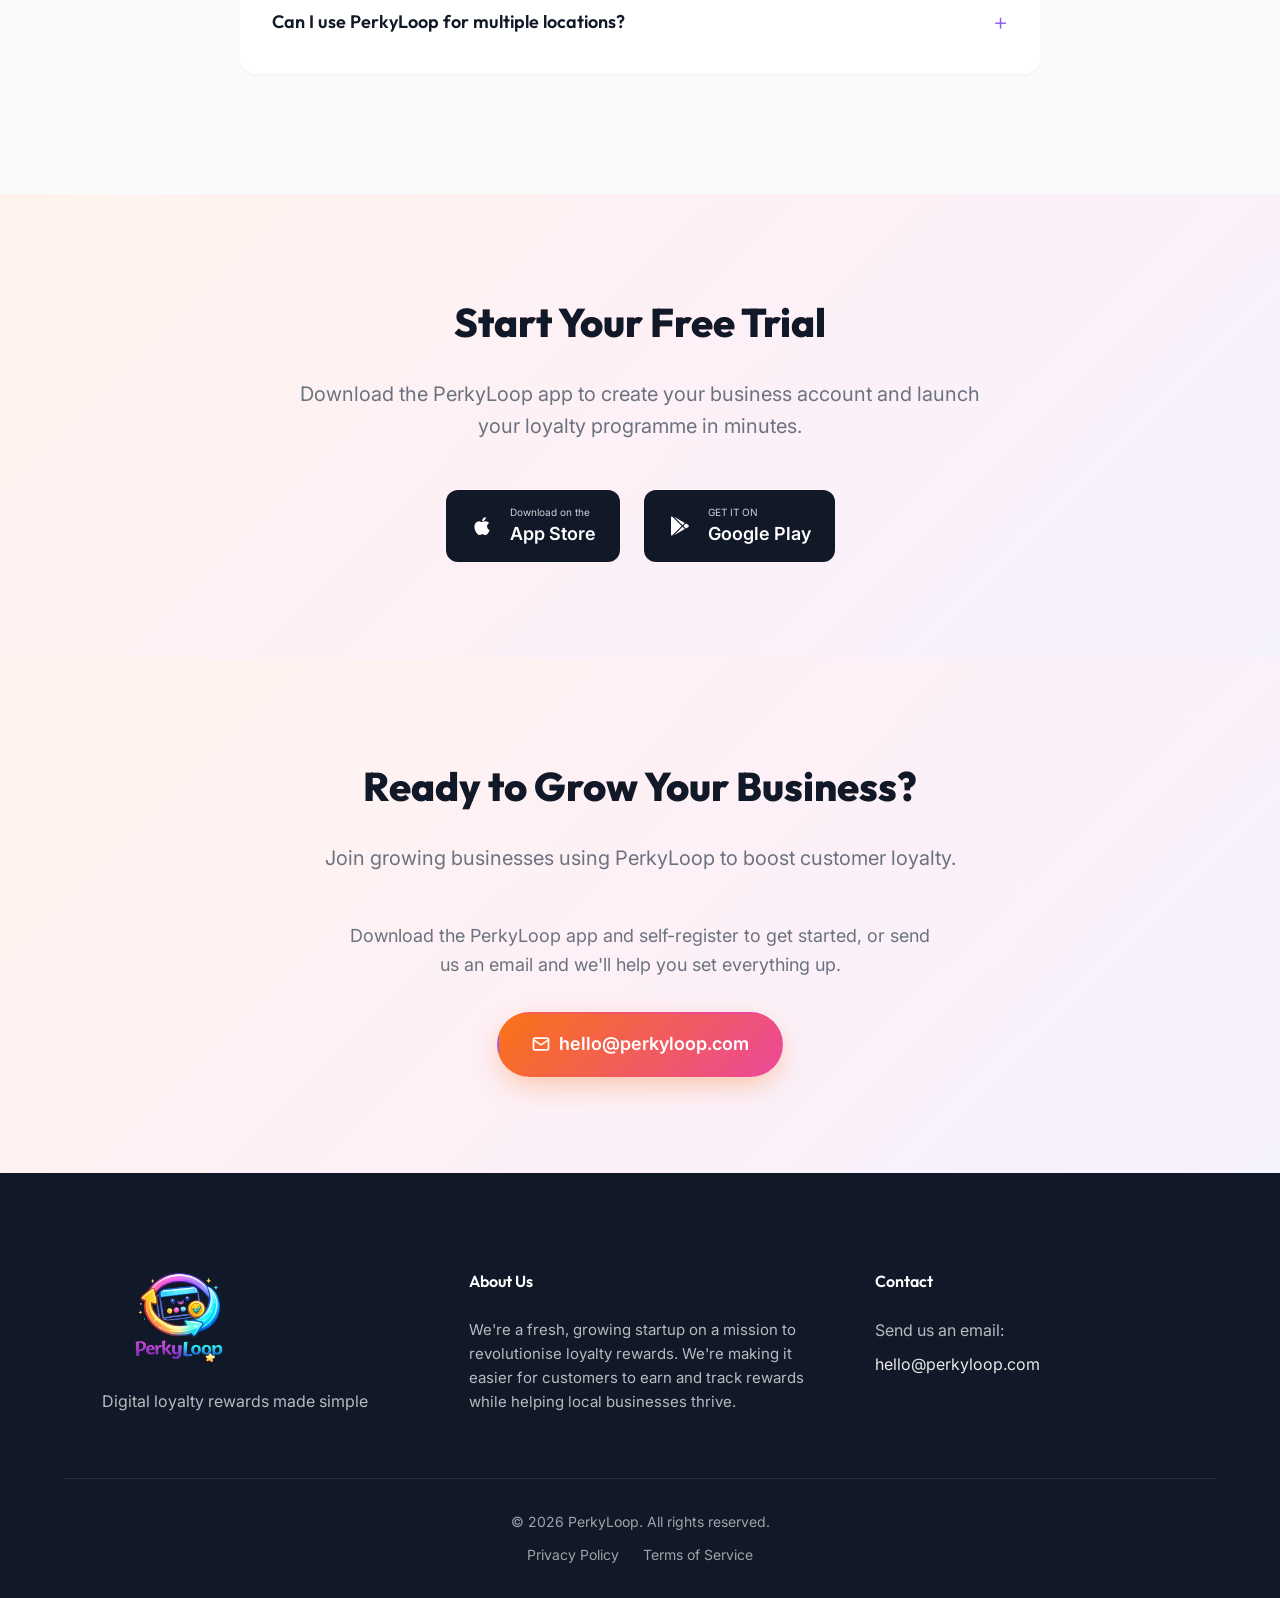
==== commit 98b45382: "fix: apply consistent formatting to App Store link in index.html" ====
--- a/business.html
+++ b/business.html
@@ -1,23 +1,28 @@
 <!DOCTYPE html>
 <html lang="en">
+
 <head>
     <meta charset="UTF-8">
     <meta name="viewport" content="width=device-width, initial-scale=1.0">
-    <meta name="description" content="PerkyLoop for Business - Grow your customer loyalty with digital rewards. Increase repeat visits, understand your customers, and boost revenue.">
+    <meta name="description"
+        content="PerkyLoop for Business - Grow your customer loyalty with digital rewards. Increase repeat visits, understand your customers, and boost revenue.">
     <meta name="keywords" content="loyalty program, business rewards, customer retention, POS system, business growth">
     <title>PerkyLoop for Business - Grow Customer Loyalty</title>
-    
+
     <!-- Favicon -->
     <link rel="icon" type="image/png" href="images/favicon.png">
-    
+
     <!-- Google Fonts -->
     <link rel="preconnect" href="https://fonts.googleapis.com">
     <link rel="preconnect" href="https://fonts.gstatic.com" crossorigin>
-    <link href="https://fonts.googleapis.com/css2?family=Inter:wght@300;400;500;600;700;800&family=Outfit:wght@300;400;500;600;700;800&display=swap" rel="stylesheet">
-    
+    <link
+        href="https://fonts.googleapis.com/css2?family=Inter:wght@300;400;500;600;700;800&family=Outfit:wght@300;400;500;600;700;800&display=swap"
+        rel="stylesheet">
+
     <!-- Stylesheet -->
     <link rel="stylesheet" href="styles.css">
 </head>
+
 <body>
     <!-- Navigation -->
     <nav class="navbar">
@@ -55,7 +60,7 @@
     <!-- Hero Section -->
     <section class="hero business-hero">
         <div class="hero-gradient gradient-business"></div>
-        
+
         <!-- Floating Decorative Elements -->
         <div class="floating-shapes">
             <div class="shape shape-1"></div>
@@ -64,7 +69,7 @@
             <div class="shape shape-4"></div>
             <div class="shape shape-5"></div>
         </div>
-        
+
         <div class="container">
             <div class="hero-content">
                 <div class="hero-text">
@@ -74,21 +79,23 @@
                         <span class="gradient-text">Digital Loyalty</span>
                     </h1>
                     <p class="hero-subtitle animate-fade-in-delay-1">
-                        Turn first-time customers into regulars. Create a custom loyalty programme, 
+                        Turn first-time customers into regulars. Create a custom loyalty programme,
                         track engagement, and boost repeat visits, all from one simple dashboard.
                     </p>
                     <div class="hero-buttons animate-fade-in-delay-2">
                         <a href="#download" class="btn btn-primary btn-lg">
-                            <svg class="btn-icon" width="20" height="20" viewBox="0 0 24 24" fill="none" stroke="currentColor" stroke-width="2">
-                                <path d="M12 2L2 7l10 5 10-5-10-5z"/>
-                                <path d="M2 17l10 5 10-5M2 12l10 5 10-5"/>
+                            <svg class="btn-icon" width="20" height="20" viewBox="0 0 24 24" fill="none"
+                                stroke="currentColor" stroke-width="2">
+                                <path d="M12 2L2 7l10 5 10-5-10-5z" />
+                                <path d="M2 17l10 5 10-5M2 12l10 5 10-5" />
                             </svg>
                             Start Free Trial
                         </a>
                         <a href="#pricing" class="btn btn-secondary btn-lg">
-                            <svg class="btn-icon" width="20" height="20" viewBox="0 0 24 24" fill="none" stroke="currentColor" stroke-width="2">
-                                <line x1="12" y1="1" x2="12" y2="23"/>
-                                <path d="M17 5H9.5a3.5 3.5 0 0 0 0 7h5a3.5 3.5 0 0 1 0 7H6"/>
+                            <svg class="btn-icon" width="20" height="20" viewBox="0 0 24 24" fill="none"
+                                stroke="currentColor" stroke-width="2">
+                                <line x1="12" y1="1" x2="12" y2="23" />
+                                <path d="M17 5H9.5a3.5 3.5 0 0 0 0 7h5a3.5 3.5 0 0 1 0 7H6" />
                             </svg>
                             View Pricing
                         </a>
@@ -151,7 +158,9 @@
         </div>
         <div class="hero-wave">
             <svg viewBox="0 0 1440 120" fill="none" xmlns="http://www.w3.org/2000/svg">
-                <path d="M0 0L60 10C120 20 240 40 360 46.7C480 53 600 47 720 43.3C840 40 960 40 1080 46.7C1200 53 1320 67 1380 73.3L1440 80V120H1380C1320 120 1200 120 1080 120C960 120 840 120 720 120C600 120 480 120 360 120C240 120 120 120 60 120H0V0Z" fill="white"/>
+                <path
+                    d="M0 0L60 10C120 20 240 40 360 46.7C480 53 600 47 720 43.3C840 40 960 40 1080 46.7C1200 53 1320 67 1380 73.3L1440 80V120H1380C1320 120 1200 120 1080 120C960 120 840 120 720 120C600 120 480 120 360 120C240 120 120 120 60 120H0V0Z"
+                    fill="white" />
             </svg>
         </div>
     </section>
@@ -166,62 +175,75 @@
             <div class="benefits-grid">
                 <div class="benefit-card">
                     <div class="benefit-icon icon-orange">
-                        <svg width="32" height="32" viewBox="0 0 24 24" fill="none" stroke="currentColor" stroke-width="2">
-                            <path d="M21 12a9 9 0 1 1-9-9c2.52 0 4.93 1 6.74 2.74L21 8"/>
-                            <path d="M21 3v5h-5"/>
+                        <svg width="32" height="32" viewBox="0 0 24 24" fill="none" stroke="currentColor"
+                            stroke-width="2">
+                            <path d="M21 12a9 9 0 1 1-9-9c2.52 0 4.93 1 6.74 2.74L21 8" />
+                            <path d="M21 3v5h-5" />
                         </svg>
                     </div>
                     <h3 class="benefit-title">Boost Customer Loyalty</h3>
-                    <p class="benefit-description">Loyalty programme members visit 3x more often. Turn one-time visitors into regulars with rewards they actually want.</p>
+                    <p class="benefit-description">Loyalty programme members visit 3x more often. Turn one-time visitors
+                        into regulars with rewards they actually want.</p>
                 </div>
                 <div class="benefit-card">
                     <div class="benefit-icon icon-blue">
-                        <svg width="32" height="32" viewBox="0 0 24 24" fill="none" stroke="currentColor" stroke-width="2">
-                            <path d="M3 3v18h18"/>
-                            <path d="M18 17V9M13 17V5M8 17v-3"/>
+                        <svg width="32" height="32" viewBox="0 0 24 24" fill="none" stroke="currentColor"
+                            stroke-width="2">
+                            <path d="M3 3v18h18" />
+                            <path d="M18 17V9M13 17V5M8 17v-3" />
                         </svg>
                     </div>
                     <h3 class="benefit-title">Real-Time Analytics</h3>
-                    <p class="benefit-description">See who your best customers are, when they visit, and what keeps them coming back. Make data-driven decisions.</p>
+                    <p class="benefit-description">See who your best customers are, when they visit, and what keeps them
+                        coming back. Make data-driven decisions.</p>
                 </div>
                 <div class="benefit-card">
                     <div class="benefit-icon icon-purple">
-                        <svg width="32" height="32" viewBox="0 0 24 24" fill="none" stroke="currentColor" stroke-width="2">
-                            <path d="M13 2L3 14h9l-1 8 10-12h-9l1-8z"/>
+                        <svg width="32" height="32" viewBox="0 0 24 24" fill="none" stroke="currentColor"
+                            stroke-width="2">
+                            <path d="M13 2L3 14h9l-1 8 10-12h-9l1-8z" />
                         </svg>
                     </div>
                     <h3 class="benefit-title">Live in 5 Minutes</h3>
-                    <p class="benefit-description">No expensive hardware. No complicated setup. Create your programme, print your QR code, and you're ready to go.</p>
+                    <p class="benefit-description">No expensive hardware. No complicated setup. Create your programme,
+                        print your QR code, and you're ready to go.</p>
                 </div>
                 <div class="benefit-card">
                     <div class="benefit-icon icon-pink">
-                        <svg width="32" height="32" viewBox="0 0 24 24" fill="none" stroke="currentColor" stroke-width="2">
-                            <path d="M12 2l3 6.09L21 9l-4.5 4.36L17.71 19 12 16.09 6.29 19l1.21-5.64L3 9l5.91-.91L12 2z"/>
-                            <circle cx="12" cy="12" r="3"/>
+                        <svg width="32" height="32" viewBox="0 0 24 24" fill="none" stroke="currentColor"
+                            stroke-width="2">
+                            <path
+                                d="M12 2l3 6.09L21 9l-4.5 4.36L17.71 19 12 16.09 6.29 19l1.21-5.64L3 9l5.91-.91L12 2z" />
+                            <circle cx="12" cy="12" r="3" />
                         </svg>
                     </div>
                     <h3 class="benefit-title">Your Brand, Your Way</h3>
-                    <p class="benefit-description">Customise colours, upload your logo, and create rewards that match your business personality.</p>
+                    <p class="benefit-description">Customise colours, upload your logo, and create rewards that match
+                        your business personality.</p>
                 </div>
                 <div class="benefit-card">
                     <div class="benefit-icon icon-green">
-                        <svg width="32" height="32" viewBox="0 0 24 24" fill="none" stroke="currentColor" stroke-width="2">
-                            <circle cx="12" cy="12" r="10"/>
-                            <path d="M12 6v6l4 2"/>
+                        <svg width="32" height="32" viewBox="0 0 24 24" fill="none" stroke="currentColor"
+                            stroke-width="2">
+                            <circle cx="12" cy="12" r="10" />
+                            <path d="M12 6v6l4 2" />
                         </svg>
                     </div>
                     <h3 class="benefit-title">Transparent Pricing</h3>
-                    <p class="benefit-description">Start with a 14-day free trial. Pay only when you grow. No setup fees, no contracts, no surprises.</p>
+                    <p class="benefit-description">Start with a 14-day free trial. Pay only when you grow. No setup
+                        fees, no contracts, no surprises.</p>
                 </div>
                 <div class="benefit-card">
                     <div class="benefit-icon icon-teal">
-                        <svg width="32" height="32" viewBox="0 0 24 24" fill="none" stroke="currentColor" stroke-width="2">
-                            <path d="M21 15a2 2 0 0 1-2 2H7l-4 4V5a2 2 0 0 1 2-2h14a2 2 0 0 1 2 2z"/>
-                            <path d="M12 7v6M9 13l3 3 3-3"/>
+                        <svg width="32" height="32" viewBox="0 0 24 24" fill="none" stroke="currentColor"
+                            stroke-width="2">
+                            <path d="M21 15a2 2 0 0 1-2 2H7l-4 4V5a2 2 0 0 1 2-2h14a2 2 0 0 1 2 2z" />
+                            <path d="M12 7v6M9 13l3 3 3-3" />
                         </svg>
                     </div>
                     <h3 class="benefit-title">Email Support</h3>
-                    <p class="benefit-description">Need help? Reach out to our friendly support team via email. We're here to help your business succeed.</p>
+                    <p class="benefit-description">Need help? Reach out to our friendly support team via email. We're
+                        here to help your business succeed.</p>
                 </div>
             </div>
         </div>
@@ -280,12 +302,15 @@
     </section>
 
     <!-- Gallery Showcase Pitch -->
-    <section class="business-gallery" style="background: var(--surface-elevated); padding-top: var(--spacing-3xl); overflow: hidden;">
+    <section class="business-gallery"
+        style="background: var(--surface-elevated); padding-top: var(--spacing-3xl); overflow: hidden;">
         <div class="container">
             <div class="business-content" style="align-items: center;">
                 <div class="business-text">
                     <h2 class="business-title">Showcase Your Best With Digital Galleries</h2>
-                    <p class="business-description">Whether you have a restaurant menu, a salon service list, a retail product catalog, or a gym pricing package, upload stunning images to let customers see your offerings before they even arrive.</p>
+                    <p class="business-description">Whether you have a restaurant menu, a salon service list, a retail
+                        product catalog, or a gym pricing package, upload stunning images to let customers see your
+                        offerings before they even arrive.</p>
                     <div class="business-features">
                         <div class="business-feature">
                             <span class="check-icon">✓</span>
@@ -303,9 +328,18 @@
                 </div>
                 <!-- Dynamic Hover Interactive Image Stack -->
                 <div class="business-gallery-preview" style="position: relative; height: 450px; padding: 20px;">
-                    <div class="glass-panel animate-on-scroll" style="width: 250px; height: 350px; position: absolute; z-index: 3; transform: rotate(-5deg); background-image: url('https://images.unsplash.com/photo-1497935586351-b67a49e012bf?auto=format&fit=crop&q=80&w=600'); background-size: cover; border: 4px solid white; transition: transform 0.3s ease;" onmouseover="this.style.transform='rotate(0deg) scale(1.05)'" onmouseout="this.style.transform='rotate(-5deg)'"></div>
-                    <div class="glass-panel animate-on-scroll" style="width: 250px; height: 350px; position: absolute; left: 80px; top: 30px; z-index: 2; transform: rotate(5deg); background-image: url('https://images.unsplash.com/photo-1550547660-d9450f859349?auto=format&fit=crop&q=80&w=600'); background-size: cover; border: 4px solid white; transition: transform 0.3s ease;" onmouseover="this.style.transform='rotate(0deg) scale(1.05); z-index: 4'" onmouseout="this.style.transform='rotate(5deg); z-index: 2'"></div>
-                    <div class="glass-panel animate-on-scroll" style="width: 250px; height: 350px; position: absolute; left: 160px; top: 10px; z-index: 1; transform: rotate(15deg); background-image: url('https://images.unsplash.com/photo-1541167760496-1628856ab772?auto=format&fit=crop&q=80&w=600'); background-size: cover; border: 4px solid white; transition: transform 0.3s ease;" onmouseover="this.style.transform='rotate(0deg) scale(1.05); z-index: 4'" onmouseout="this.style.transform='rotate(15deg); z-index: 1'"></div>
+                    <div class="glass-panel animate-on-scroll"
+                        style="width: 250px; height: 350px; position: absolute; z-index: 3; transform: rotate(-5deg); background-image: url('https://images.unsplash.com/photo-1497935586351-b67a49e012bf?auto=format&fit=crop&q=80&w=600'); background-size: cover; border: 4px solid white; transition: transform 0.3s ease;"
+                        onmouseover="this.style.transform='rotate(0deg) scale(1.05)'"
+                        onmouseout="this.style.transform='rotate(-5deg)'"></div>
+                    <div class="glass-panel animate-on-scroll"
+                        style="width: 250px; height: 350px; position: absolute; left: 80px; top: 30px; z-index: 2; transform: rotate(5deg); background-image: url('https://images.unsplash.com/photo-1550547660-d9450f859349?auto=format&fit=crop&q=80&w=600'); background-size: cover; border: 4px solid white; transition: transform 0.3s ease;"
+                        onmouseover="this.style.transform='rotate(0deg) scale(1.05); z-index: 4'"
+                        onmouseout="this.style.transform='rotate(5deg); z-index: 2'"></div>
+                    <div class="glass-panel animate-on-scroll"
+                        style="width: 250px; height: 350px; position: absolute; left: 160px; top: 10px; z-index: 1; transform: rotate(15deg); background-image: url('https://images.unsplash.com/photo-1541167760496-1628856ab772?auto=format&fit=crop&q=80&w=600'); background-size: cover; border: 4px solid white; transition: transform 0.3s ease;"
+                        onmouseover="this.style.transform='rotate(0deg) scale(1.05); z-index: 4'"
+                        onmouseout="this.style.transform='rotate(15deg); z-index: 1'"></div>
                 </div>
             </div>
         </div>
@@ -325,7 +359,8 @@
                         <div class="pricing-price">
                             <span class="price-currency">$</span>
                             <span class="price-amount">4.99</span>
-                            <span class="price-period">/month <small style="font-size: 0.6em; opacity: 0.8;">NZD</small></span>
+                            <span class="price-period">/month <small
+                                    style="font-size: 0.6em; opacity: 0.8;">NZD</small></span>
                         </div>
                         <p class="pricing-description">Perfect for small businesses getting started</p>
                     </div>
@@ -346,7 +381,8 @@
                         <div class="pricing-price">
                             <span class="price-currency">$</span>
                             <span class="price-amount">9.99</span>
-                            <span class="price-period">/month <small style="font-size: 0.6em; opacity: 0.8;">NZD</small></span>
+                            <span class="price-period">/month <small
+                                    style="font-size: 0.6em; opacity: 0.8;">NZD</small></span>
                         </div>
                         <p class="pricing-description">Perfect for growing businesses</p>
                     </div>
@@ -394,10 +430,11 @@
                 <div class="step">
                     <div class="step-number">1</div>
                     <div class="step-icon">
-                        <svg width="48" height="48" viewBox="0 0 24 24" fill="none" stroke="currentColor" stroke-width="2">
-                            <path d="M20 21v-2a4 4 0 0 0-4-4H8a4 4 0 0 0-4 4v2"/>
-                            <circle cx="12" cy="7" r="4"/>
-                            <path d="M16 3.13a4 4 0 0 1 0 7.75"/>
+                        <svg width="48" height="48" viewBox="0 0 24 24" fill="none" stroke="currentColor"
+                            stroke-width="2">
+                            <path d="M20 21v-2a4 4 0 0 0-4-4H8a4 4 0 0 0-4 4v2" />
+                            <circle cx="12" cy="7" r="4" />
+                            <path d="M16 3.13a4 4 0 0 1 0 7.75" />
                         </svg>
                     </div>
                     <h3 class="step-title">Create Your Account</h3>
@@ -407,9 +444,11 @@
                 <div class="step">
                     <div class="step-number">2</div>
                     <div class="step-icon">
-                        <svg width="48" height="48" viewBox="0 0 24 24" fill="none" stroke="currentColor" stroke-width="2">
-                            <circle cx="12" cy="12" r="3"/>
-                            <path d="M12 1v6m0 6v6M5.64 5.64l4.24 4.24m4.24 4.24l4.24 4.24M1 12h6m6 0h6M5.64 18.36l4.24-4.24m4.24-4.24l4.24-4.24"/>
+                        <svg width="48" height="48" viewBox="0 0 24 24" fill="none" stroke="currentColor"
+                            stroke-width="2">
+                            <circle cx="12" cy="12" r="3" />
+                            <path
+                                d="M12 1v6m0 6v6M5.64 5.64l4.24 4.24m4.24 4.24l4.24 4.24M1 12h6m6 0h6M5.64 18.36l4.24-4.24m4.24-4.24l4.24-4.24" />
                         </svg>
                     </div>
                     <h3 class="step-title">Design Your Programme</h3>
@@ -419,10 +458,11 @@
                 <div class="step">
                     <div class="step-number">3</div>
                     <div class="step-icon">
-                        <svg width="48" height="48" viewBox="0 0 24 24" fill="none" stroke="currentColor" stroke-width="2">
-                            <path d="M17 21v-2a4 4 0 0 0-4-4H5a4 4 0 0 0-4 4v2"/>
-                            <circle cx="9" cy="7" r="4"/>
-                            <path d="M23 21v-2a4 4 0 0 0-3-3.87m-4-12a4 4 0 0 1 0 7.75"/>
+                        <svg width="48" height="48" viewBox="0 0 24 24" fill="none" stroke="currentColor"
+                            stroke-width="2">
+                            <path d="M17 21v-2a4 4 0 0 0-4-4H5a4 4 0 0 0-4 4v2" />
+                            <circle cx="9" cy="7" r="4" />
+                            <path d="M23 21v-2a4 4 0 0 0-3-3.87m-4-12a4 4 0 0 1 0 7.75" />
                         </svg>
                     </div>
                     <h3 class="step-title">Add Your Team</h3>
@@ -432,13 +472,15 @@
                 <div class="step">
                     <div class="step-number">4</div>
                     <div class="step-icon">
-                        <svg width="48" height="48" viewBox="0 0 24 24" fill="none" stroke="currentColor" stroke-width="2">
-                            <circle cx="12" cy="12" r="10"/>
-                            <polyline points="12 6 12 12 16 14"/>
+                        <svg width="48" height="48" viewBox="0 0 24 24" fill="none" stroke="currentColor"
+                            stroke-width="2">
+                            <circle cx="12" cy="12" r="10" />
+                            <polyline points="12 6 12 12 16 14" />
                         </svg>
                     </div>
                     <h3 class="step-title">Go Live</h3>
-                    <p class="step-description">Print your QR code. Place it at your counter. Start accepting members!</p>
+                    <p class="step-description">Print your QR code. Place it at your counter. Start accepting members!
+                    </p>
                 </div>
             </div>
         </div>
@@ -458,7 +500,9 @@
                         <span class="faq-icon">+</span>
                     </div>
                     <div class="faq-answer">
-                        <p>No! PerkyLoop works with any smartphone or tablet with a camera. Your staff can scan customer QR codes using the PerkyLoop business app. No expensive scanners or POS integration required to get started.</p>
+                        <p>No! PerkyLoop works with any smartphone or tablet with a camera. Your staff can scan customer
+                            QR codes using the PerkyLoop business app. No expensive scanners or POS integration required
+                            to get started.</p>
                     </div>
                 </div>
                 <div class="faq-item">
@@ -467,7 +511,9 @@
                         <span class="faq-icon">+</span>
                     </div>
                     <div class="faq-answer">
-                        <p>It's super easy! Display your unique QR code at your counter or on table tents. Customers scan it with the PerkyLoop app to instantly join your programme. They can also search for your business name in the app.</p>
+                        <p>It's super easy! Display your unique QR code at your counter or on table tents. Customers
+                            scan it with the PerkyLoop app to instantly join your programme. They can also search for
+                            your business name in the app.</p>
                     </div>
                 </div>
                 <div class="faq-item">
@@ -476,7 +522,9 @@
                         <span class="faq-icon">+</span>
                     </div>
                     <div class="faq-answer">
-                        <p>Absolutely! You can create "buy X get 1 free" stamp cards, points-based systems, or a combination of both. Customize your rewards, branding colors, logo, and even the messages customers see.</p>
+                        <p>Absolutely! You can create "buy X get 1 free" stamp cards, points-based systems, or a
+                            combination of both. Customize your rewards, branding colors, logo, and even the messages
+                            customers see.</p>
                     </div>
                 </div>
                 <div class="faq-item">
@@ -485,7 +533,8 @@
                         <span class="faq-icon">+</span>
                     </div>
                     <div class="faq-answer">
-                        <p>You'll see total members, visit frequency, peak times, reward redemption rates, customer growth trends, and individual customer visit history.</p>
+                        <p>You'll see total members, visit frequency, peak times, reward redemption rates, customer
+                            growth trends, and individual customer visit history.</p>
                     </div>
                 </div>
                 <div class="faq-item">
@@ -494,7 +543,8 @@
                         <span class="faq-icon">+</span>
                     </div>
                     <div class="faq-answer">
-                        <p>No contracts! All plans are month-to-month with a 14-day free trial. You can upgrade, downgrade, or cancel anytime. No credit card required to start.</p>
+                        <p>No contracts! All plans are month-to-month with a 14-day free trial. You can upgrade,
+                            downgrade, or cancel anytime. No credit card required to start.</p>
                     </div>
                 </div>
                 <div class="faq-item">
@@ -503,7 +553,9 @@
                         <span class="faq-icon">+</span>
                     </div>
                     <div class="faq-answer">
-                        <p>Yes! The number of staff members depends on your plan: Starter allows up to 3 staff, Growth allows up to 10 staff, and Custom plans offer unlimited staff. You can set two permission levels: owner (full access) or staff member (limited access).</p>
+                        <p>Yes! The number of staff members depends on your plan: Starter allows up to 3 staff, Growth
+                            allows up to 10 staff, and Custom plans offer unlimited staff. You can set two permission
+                            levels: owner (full access) or staff member (limited access).</p>
                     </div>
                 </div>
                 <div class="faq-item">
@@ -512,7 +564,8 @@
                         <span class="faq-icon">+</span>
                     </div>
                     <div class="faq-answer">
-                        <p>All plans include email support. Custom plan customers receive priority email support and a dedicated account manager.</p>
+                        <p>All plans include email support. Custom plan customers receive priority email support and a
+                            dedicated account manager.</p>
                     </div>
                 </div>
                 <div class="faq-item">
@@ -521,7 +574,9 @@
                         <span class="faq-icon">+</span>
                     </div>
                     <div class="faq-answer">
-                        <p>Yes! Your loyalty programmes and promotions are shared across all your locations, regardless of geography. Location-based stamps (where customers collect stamps at specific locations) are coming in a future update.</p>
+                        <p>Yes! Your loyalty programmes and promotions are shared across all your locations, regardless
+                            of geography. Location-based stamps (where customers collect stamps at specific locations)
+                            are coming in a future update.</p>
                     </div>
                 </div>
             </div>
@@ -534,20 +589,24 @@
         <div class="container">
             <div class="cta-content">
                 <h2 class="cta-title">Start Your Free Trial</h2>
-                <p class="cta-subtitle">Download the PerkyLoop app to create your business account and launch your loyalty programme in minutes.</p>
+                <p class="cta-subtitle">Download the PerkyLoop app to create your business account and launch your
+                    loyalty programme in minutes.</p>
                 <div class="download-buttons">
                     <a href="https://apps.apple.com/nz/app/perkyloop/id6760283390" class="store-button apple">
                         <svg width="24" height="24" viewBox="0 0 24 24" fill="currentColor">
-                            <path d="M17.05 20.28c-.98.95-2.05.8-3.08.35-1.09-.46-2.09-.48-3.24 0-1.44.62-2.2.44-3.06-.35C2.79 15.25 3.51 7.59 9.05 7.31c1.35.07 2.29.74 3.08.8 1.18-.24 2.31-.93 3.57-.84 1.51.12 2.65.72 3.4 1.8-3.12 1.87-2.38 5.98.48 7.13-.57 1.5-1.31 2.99-2.54 4.09l.01-.01zM12.03 7.25c-.15-2.23 1.66-4.07 3.74-4.25.29 2.58-2.34 4.5-3.74 4.25z"/>
+                            <path
+                                d="M17.05 20.28c-.98.95-2.05.8-3.08.35-1.09-.46-2.09-.48-3.24 0-1.44.62-2.2.44-3.06-.35C2.79 15.25 3.51 7.59 9.05 7.31c1.35.07 2.29.74 3.08.8 1.18-.24 2.31-.93 3.57-.84 1.51.12 2.65.72 3.4 1.8-3.12 1.87-2.38 5.98.48 7.13-.57 1.5-1.31 2.99-2.54 4.09l.01-.01zM12.03 7.25c-.15-2.23 1.66-4.07 3.74-4.25.29 2.58-2.34 4.5-3.74 4.25z" />
                         </svg>
                         <div class="store-text">
                             <div class="store-label">Download on the</div>
                             <div class="store-name">App Store</div>
                         </div>
                     </a>
-                    <a href="https://play.google.com/store/apps/details?id=nz.co.koungasolutions.perkyloop" class="store-button google">
+                    <a href="https://play.google.com/store/apps/details?id=nz.co.koungasolutions.perkyloop"
+                        class="store-button google">
                         <svg width="24" height="24" viewBox="0 0 24 24" fill="currentColor">
-                            <path d="M3,20.5V3.5C3,2.91 3.34,2.39 3.84,2.15L13.69,12L3.84,21.85C3.34,21.6 3,21.09 3,20.5M16.81,15.12L6.05,21.34L14.54,12.85L16.81,15.12M20.16,10.81C20.5,11.08 20.75,11.5 20.75,12C20.75,12.5 20.53,12.9 20.18,13.18L17.89,14.5L15.39,12L17.89,9.5L20.16,10.81M6.05,2.66L16.81,8.88L14.54,11.15L6.05,2.66Z"/>
+                            <path
+                                d="M3,20.5V3.5C3,2.91 3.34,2.39 3.84,2.15L13.69,12L3.84,21.85C3.34,21.6 3,21.09 3,20.5M16.81,15.12L6.05,21.34L14.54,12.85L16.81,15.12M20.16,10.81C20.5,11.08 20.75,11.5 20.75,12C20.75,12.5 20.53,12.9 20.18,13.18L17.89,14.5L15.39,12L17.89,9.5L20.16,10.81M6.05,2.66L16.81,8.88L14.54,11.15L6.05,2.66Z" />
                         </svg>
                         <div class="store-text">
                             <div class="store-label">GET IT ON</div>
@@ -567,11 +626,13 @@
                 <h2 class="cta-title">Ready to Grow Your Business?</h2>
                 <p class="cta-subtitle">Join growing businesses using PerkyLoop to boost customer loyalty.</p>
                 <div class="cta-instructions">
-                    <p class="cta-text">Download the PerkyLoop app and self-register to get started, or send us an email and we'll help you set everything up.</p>
+                    <p class="cta-text">Download the PerkyLoop app and self-register to get started, or send us an email
+                        and we'll help you set everything up.</p>
                     <a href="mailto:hello@perkyloop.com" class="btn btn-primary btn-lg">
-                        <svg class="btn-icon" width="20" height="20" viewBox="0 0 24 24" fill="none" stroke="currentColor" stroke-width="2">
-                            <rect x="3" y="5" width="18" height="14" rx="2"/>
-                            <path d="M3 7l9 6 9-6"/>
+                        <svg class="btn-icon" width="20" height="20" viewBox="0 0 24 24" fill="none"
+                            stroke="currentColor" stroke-width="2">
+                            <rect x="3" y="5" width="18" height="14" rx="2" />
+                            <path d="M3 7l9 6 9-6" />
                         </svg>
                         hello@perkyloop.com
                     </a>
@@ -591,12 +652,14 @@
                     </a>
                     <p class="footer-tagline">Digital loyalty rewards made simple</p>
                 </div>
-                
+
                 <div class="footer-section">
                     <h4>About Us</h4>
-                    <p class="footer-about">We're a fresh, growing startup on a mission to revolutionise loyalty rewards. We're making it easier for customers to earn and track rewards while helping local businesses thrive.</p>
-                </div>
-                
+                    <p class="footer-about">We're a fresh, growing startup on a mission to revolutionise loyalty
+                        rewards. We're making it easier for customers to earn and track rewards while helping local
+                        businesses thrive.</p>
+                </div>
+
                 <div class="footer-section">
                     <h4>Contact</h4>
                     <p style="color: rgba(255, 255, 255, 0.7); margin-bottom: 8px;">Send us an email:</p>
@@ -618,4 +681,5 @@
     <!-- JavaScript -->
     <script src="script.js"></script>
 </body>
-</html>
+
+</html>
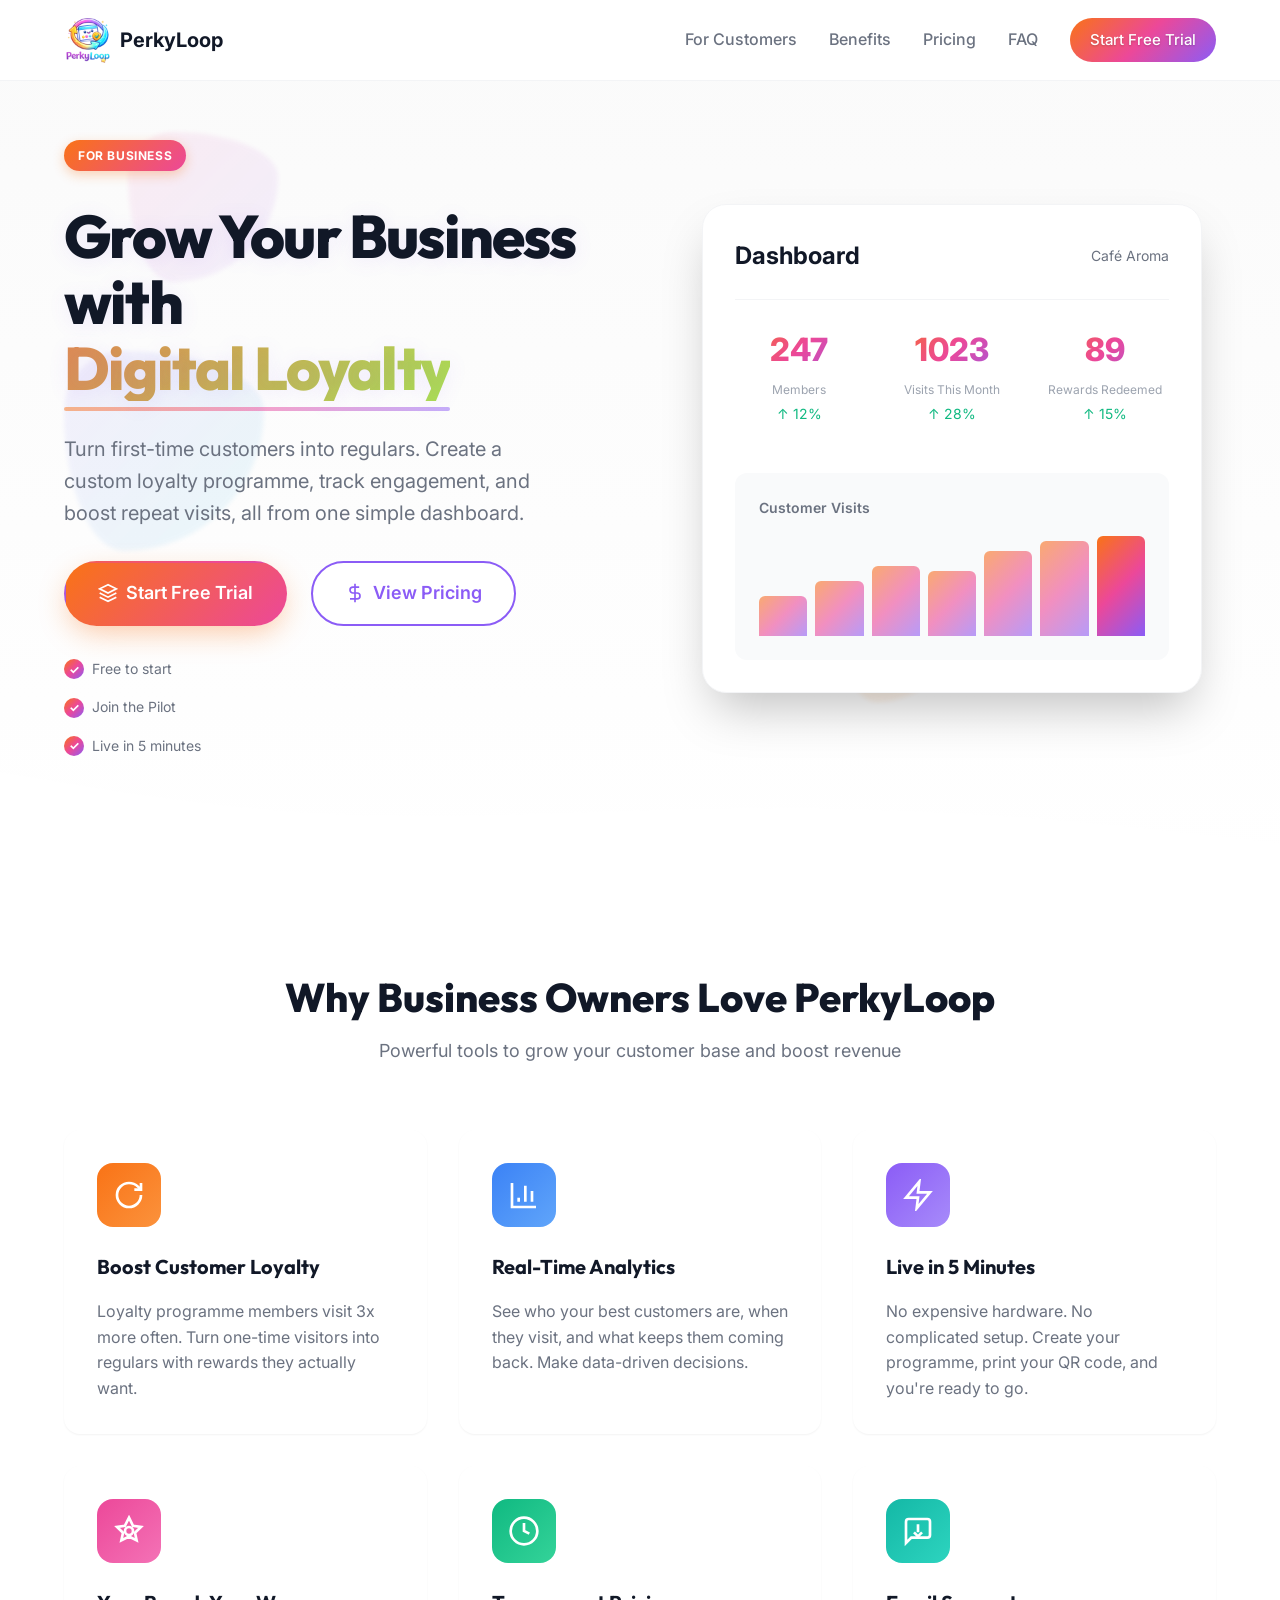
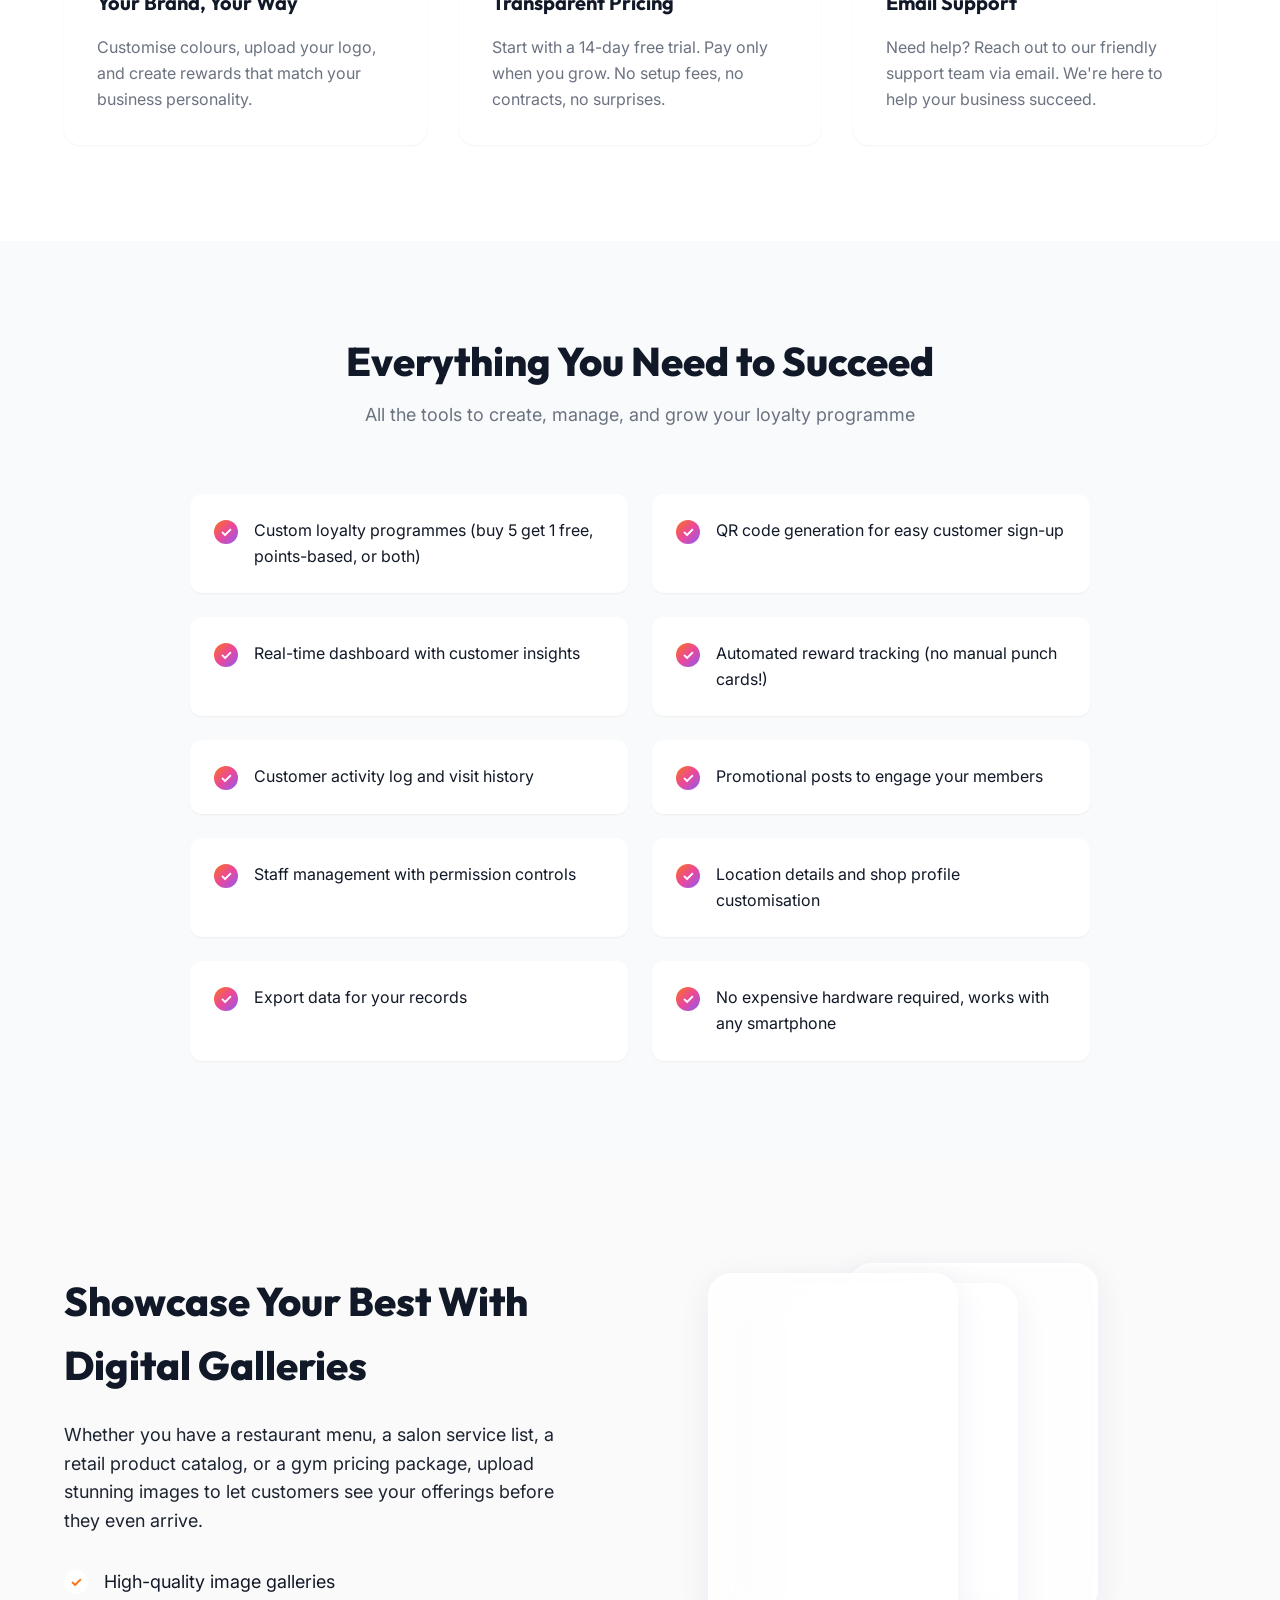
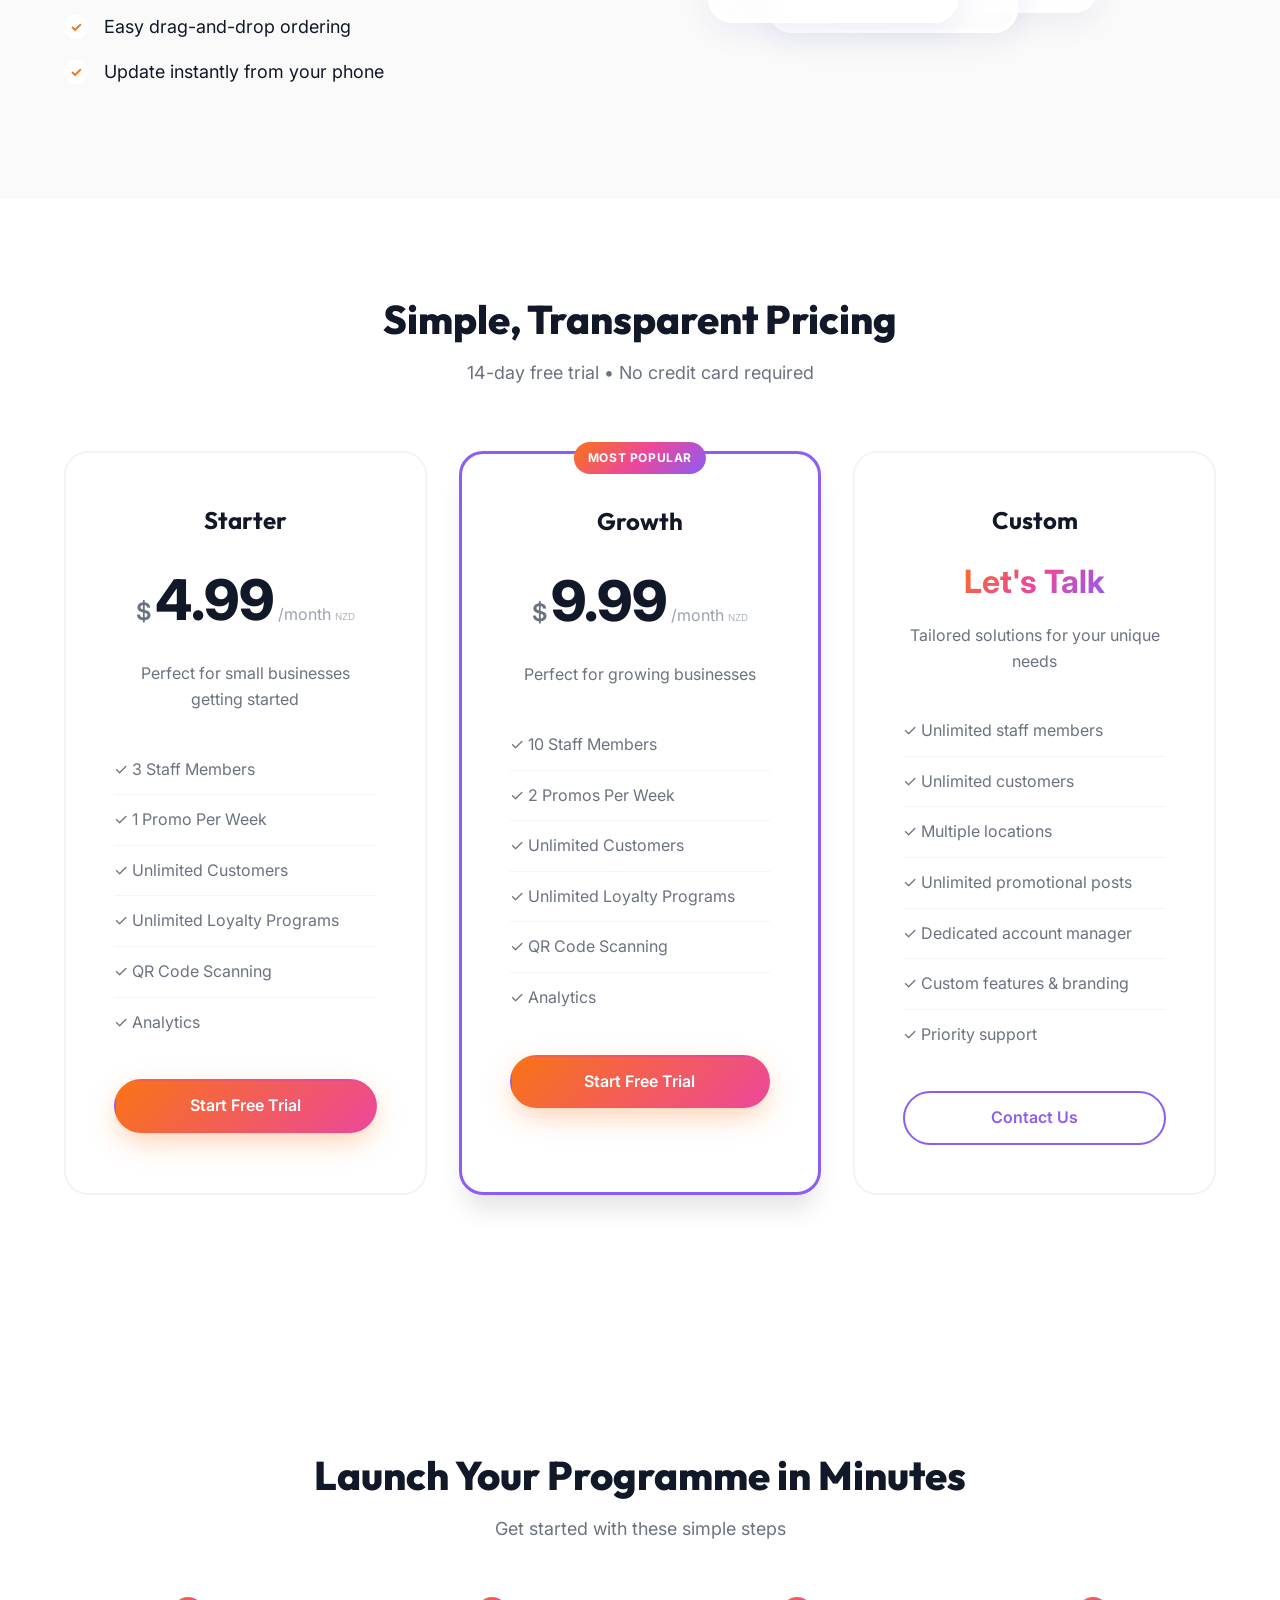
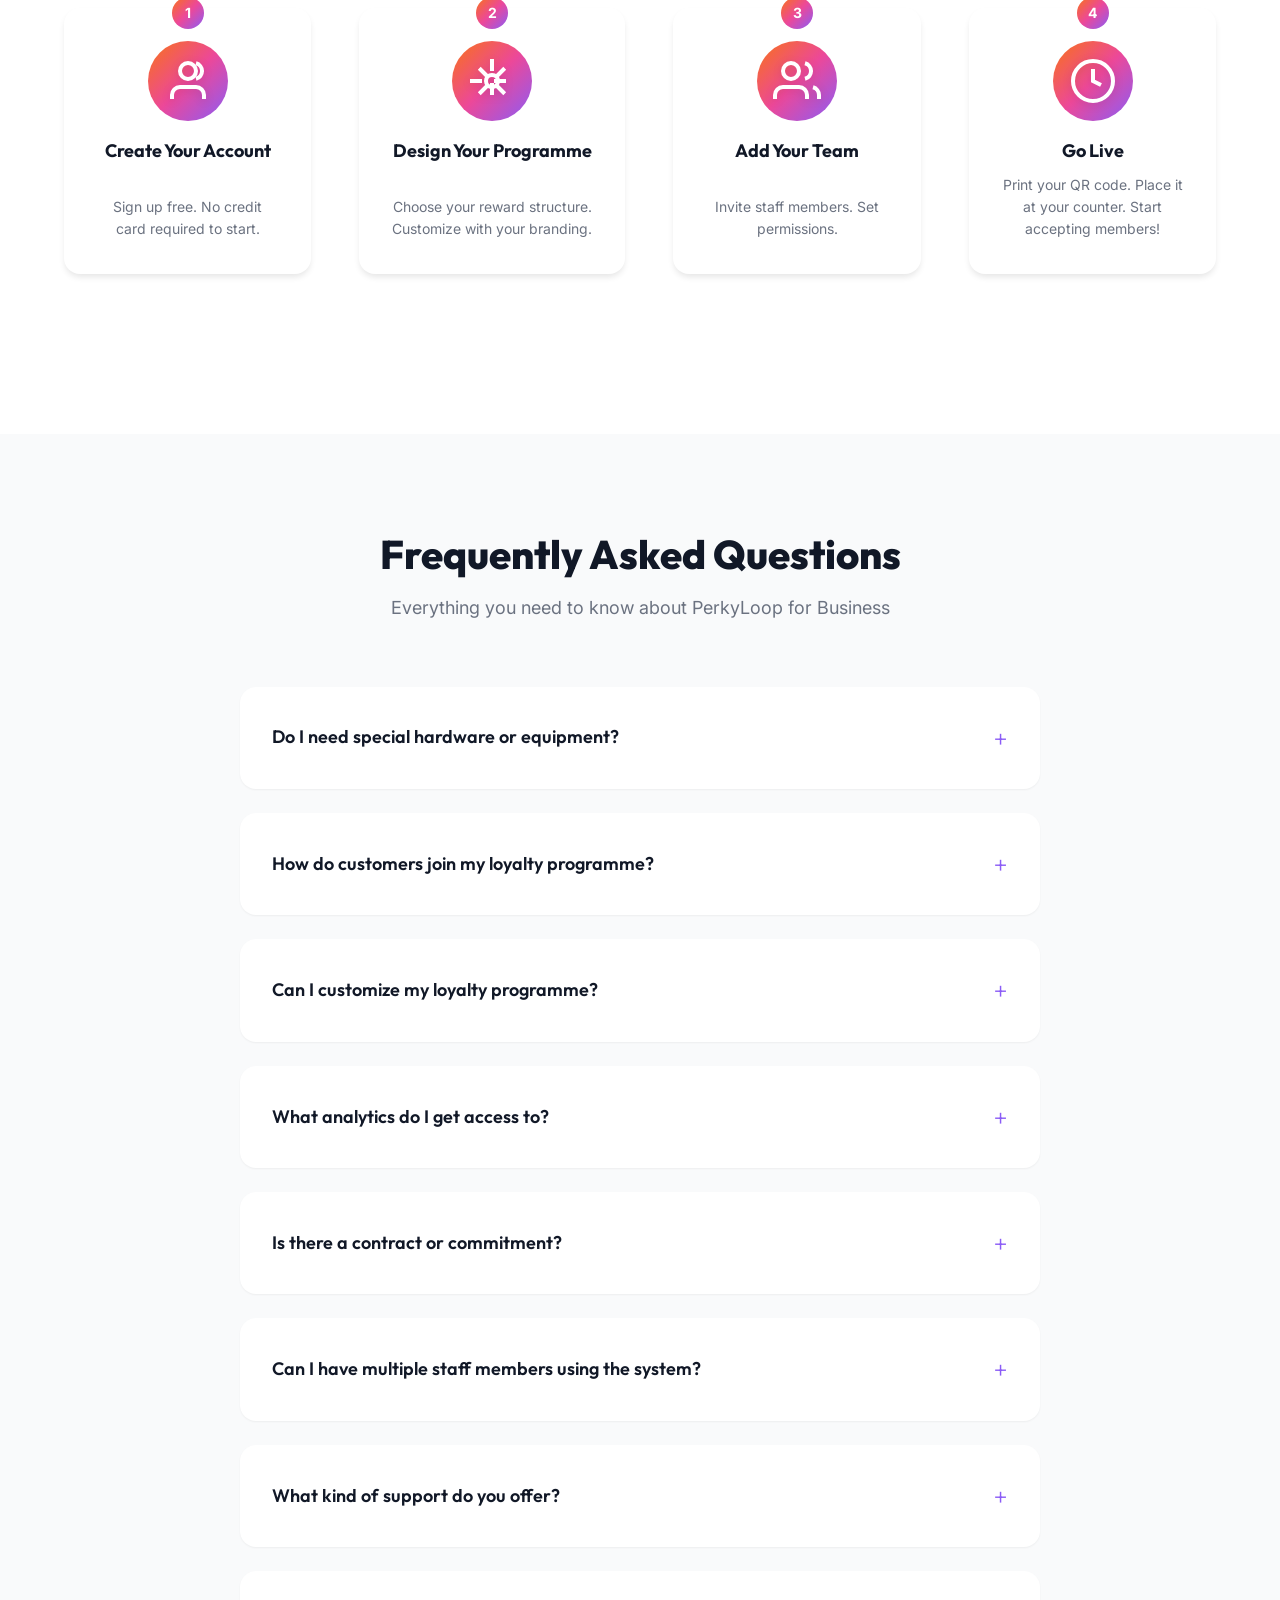
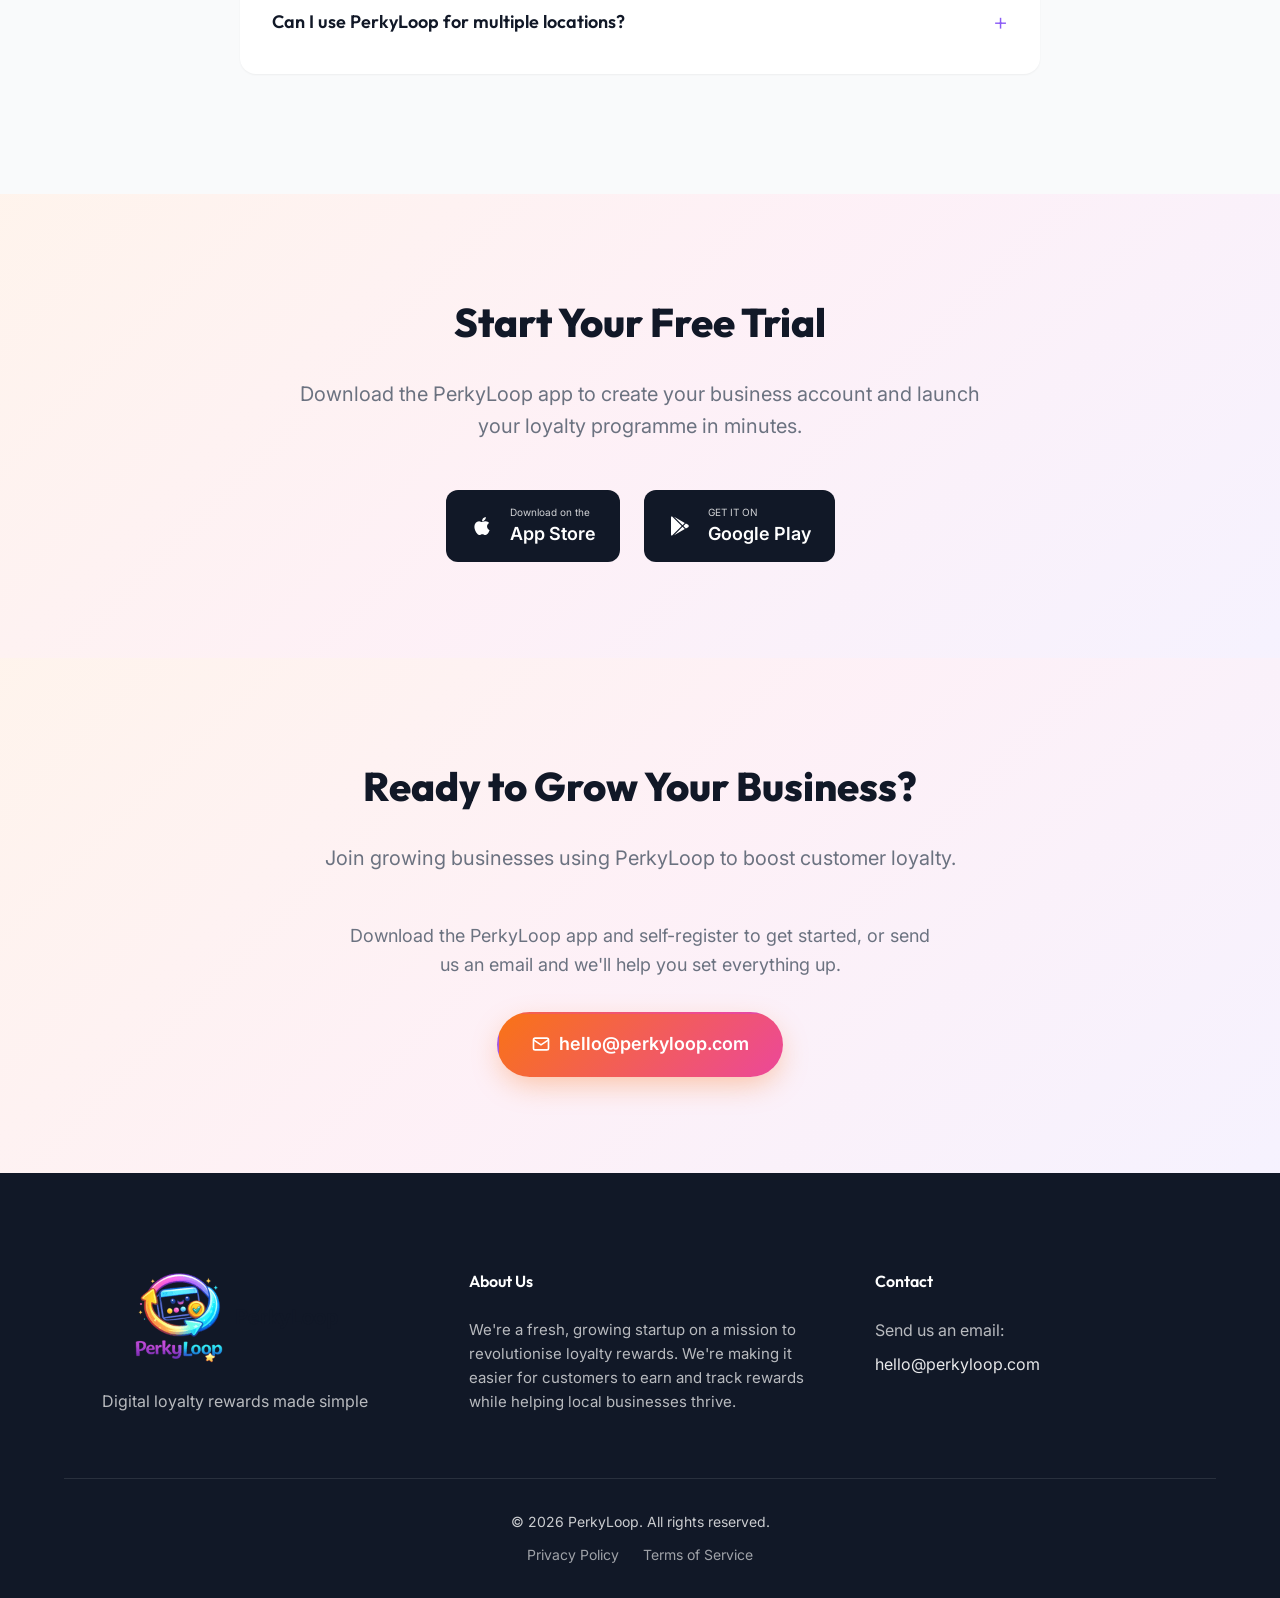
==== commit 62d76fef: "Add robots.txt and sitemap.xml for improved SEO and crawling instructions - Created robots.txt to al" ====
--- a/business.html
+++ b/business.html
@@ -8,19 +8,58 @@
         content="PerkyLoop for Business - Grow your customer loyalty with digital rewards. Increase repeat visits, understand your customers, and boost revenue.">
     <meta name="keywords" content="loyalty program, business rewards, customer retention, POS system, business growth">
     <title>PerkyLoop for Business - Grow Customer Loyalty</title>
+    <link rel="canonical" href="https://perkyloop.com/business.html">
+    <meta name="theme-color" content="#8b5cf6">
+
+    <!-- Open Graph -->
+    <meta property="og:type" content="website">
+    <meta property="og:site_name" content="PerkyLoop">
+    <meta property="og:url" content="https://perkyloop.com/business.html">
+    <meta property="og:title" content="PerkyLoop for Business - Grow Customer Loyalty">
+    <meta property="og:description"
+        content="Grow your customer loyalty with digital rewards. Increase repeat visits, understand your customers, and boost revenue.">
+    <meta property="og:image" content="https://perkyloop.com/images/og-image.png">
+    <meta property="og:image:width" content="1200">
+    <meta property="og:image:height" content="630">
+
+    <!-- Twitter Card -->
+    <meta name="twitter:card" content="summary_large_image">
+    <meta name="twitter:title" content="PerkyLoop for Business - Grow Customer Loyalty">
+    <meta name="twitter:description"
+        content="Increase repeat visits, understand your customers, and boost revenue with digital loyalty rewards.">
+    <meta name="twitter:image" content="https://perkyloop.com/images/og-image.png">
 
     <!-- Favicon -->
     <link rel="icon" type="image/png" href="images/favicon.png">
+    <link rel="apple-touch-icon" href="images/apple-touch-icon.png">
 
     <!-- Google Fonts -->
     <link rel="preconnect" href="https://fonts.googleapis.com">
     <link rel="preconnect" href="https://fonts.gstatic.com" crossorigin>
+    <link rel="preconnect" href="https://images.unsplash.com" crossorigin>
     <link
         href="https://fonts.googleapis.com/css2?family=Inter:wght@300;400;500;600;700;800&family=Outfit:wght@300;400;500;600;700;800&display=swap"
         rel="stylesheet">
 
     <!-- Stylesheet -->
     <link rel="stylesheet" href="styles.css">
+
+    <!-- Structured data -->
+    <script type="application/ld+json">
+    {
+      "@context": "https://schema.org",
+      "@type": "WebPage",
+      "name": "PerkyLoop for Business - Grow Customer Loyalty",
+      "url": "https://perkyloop.com/business.html",
+      "description": "Grow your customer loyalty with digital rewards. Increase repeat visits, understand your customers, and boost revenue.",
+      "publisher": {
+        "@type": "Organization",
+        "name": "PerkyLoop",
+        "url": "https://perkyloop.com/",
+        "logo": "https://perkyloop.com/images/icon.png"
+      }
+    }
+    </script>
 </head>
 
 <body>
@@ -29,7 +68,8 @@
         <div class="container">
             <div class="nav-content">
                 <a href="index.html" class="logo">
-                    <img src="images/icon.png" alt="PerkyLoop" class="logo-icon">
+                    <img src="images/icon.png" alt="PerkyLoop" class="logo-icon" width="48" height="48"
+                        decoding="async">
                     <span class="logo-text">PerkyLoop</span>
                 </a>
                 <div class="nav-links">
@@ -57,589 +97,606 @@
         <a href="#download" class="btn-mobile-menu">Start Free Trial</a>
     </div>
 
-    <!-- Hero Section -->
-    <section class="hero business-hero">
-        <div class="hero-gradient gradient-business"></div>
-
-        <!-- Floating Decorative Elements -->
-        <div class="floating-shapes">
-            <div class="shape shape-1"></div>
-            <div class="shape shape-2"></div>
-            <div class="shape shape-3"></div>
-            <div class="shape shape-4"></div>
-            <div class="shape shape-5"></div>
-        </div>
-
-        <div class="container">
-            <div class="hero-content">
-                <div class="hero-text">
-                    <div class="hero-badge">FOR BUSINESS</div>
-                    <h1 class="hero-title animate-fade-in">
-                        Grow Your Business with<br>
-                        <span class="gradient-text">Digital Loyalty</span>
-                    </h1>
-                    <p class="hero-subtitle animate-fade-in-delay-1">
-                        Turn first-time customers into regulars. Create a custom loyalty programme,
-                        track engagement, and boost repeat visits, all from one simple dashboard.
-                    </p>
-                    <div class="hero-buttons animate-fade-in-delay-2">
-                        <a href="#download" class="btn btn-primary btn-lg">
+    <main>
+        <!-- Hero Section -->
+        <section class="hero business-hero">
+            <div class="hero-gradient gradient-business"></div>
+
+            <!-- Floating Decorative Elements -->
+            <div class="floating-shapes">
+                <div class="shape shape-1"></div>
+                <div class="shape shape-2"></div>
+                <div class="shape shape-3"></div>
+                <div class="shape shape-4"></div>
+                <div class="shape shape-5"></div>
+            </div>
+
+            <div class="container">
+                <div class="hero-content">
+                    <div class="hero-text">
+                        <div class="hero-badge">FOR BUSINESS</div>
+                        <h1 class="hero-title animate-fade-in">
+                            Grow Your Business with<br>
+                            <span class="gradient-text">Digital Loyalty</span>
+                        </h1>
+                        <p class="hero-subtitle animate-fade-in-delay-1">
+                            Turn first-time customers into regulars. Create a custom loyalty programme,
+                            track engagement, and boost repeat visits, all from one simple dashboard.
+                        </p>
+                        <div class="hero-buttons animate-fade-in-delay-2">
+                            <a href="#download" class="btn btn-primary btn-lg">
+                                <svg class="btn-icon" width="20" height="20" viewBox="0 0 24 24" fill="none"
+                                    stroke="currentColor" stroke-width="2">
+                                    <path d="M12 2L2 7l10 5 10-5-10-5z" />
+                                    <path d="M2 17l10 5 10-5M2 12l10 5 10-5" />
+                                </svg>
+                                Start Free Trial
+                            </a>
+                            <a href="#pricing" class="btn btn-secondary btn-lg">
+                                <svg class="btn-icon" width="20" height="20" viewBox="0 0 24 24" fill="none"
+                                    stroke="currentColor" stroke-width="2">
+                                    <line x1="12" y1="1" x2="12" y2="23" />
+                                    <path d="M17 5H9.5a3.5 3.5 0 0 0 0 7h5a3.5 3.5 0 0 1 0 7H6" />
+                                </svg>
+                                View Pricing
+                            </a>
+                        </div>
+                        <div class="hero-features animate-fade-in-delay-3">
+                            <div class="hero-feature">
+                                <span class="check-icon-large">✓</span>
+                                <span>Free to start</span>
+                            </div>
+                            <div class="hero-feature">
+                                <span class="check-icon-large">✓</span>
+                                <span>Join the Pilot</span>
+                            </div>
+                            <div class="hero-feature">
+                                <span class="check-icon-large">✓</span>
+                                <span>Live in 5 minutes</span>
+                            </div>
+                        </div>
+                    </div>
+                    <div class="hero-image animate-fade-in-delay-2">
+                        <div class="dashboard-mockup">
+                            <div class="dashboard-frame">
+                                <div class="dashboard-header">
+                                    <div class="dashboard-title">Dashboard</div>
+                                    <div class="dashboard-user">Café Aroma</div>
+                                </div>
+                                <div class="dashboard-stats">
+                                    <div class="dashboard-stat">
+                                        <div class="stat-value">247</div>
+                                        <div class="stat-label">Members</div>
+                                        <div class="stat-trend">↑ 12%</div>
+                                    </div>
+                                    <div class="dashboard-stat">
+                                        <div class="stat-value">1,023</div>
+                                        <div class="stat-label">Visits This Month</div>
+                                        <div class="stat-trend">↑ 28%</div>
+                                    </div>
+                                    <div class="dashboard-stat">
+                                        <div class="stat-value">89</div>
+                                        <div class="stat-label">Rewards Redeemed</div>
+                                        <div class="stat-trend">↑ 15%</div>
+                                    </div>
+                                </div>
+                                <div class="dashboard-chart">
+                                    <div class="chart-title">Customer Visits</div>
+                                    <div class="chart-bars">
+                                        <div class="chart-bar" style="height: 40%;"></div>
+                                        <div class="chart-bar" style="height: 55%;"></div>
+                                        <div class="chart-bar" style="height: 70%;"></div>
+                                        <div class="chart-bar" style="height: 65%;"></div>
+                                        <div class="chart-bar" style="height: 85%;"></div>
+                                        <div class="chart-bar" style="height: 95%;"></div>
+                                        <div class="chart-bar active" style="height: 100%;"></div>
+                                    </div>
+                                </div>
+                            </div>
+                        </div>
+                    </div>
+                </div>
+            </div>
+            <div class="hero-wave">
+                <svg viewBox="0 0 1440 120" fill="none" xmlns="http://www.w3.org/2000/svg">
+                    <path
+                        d="M0 0L60 10C120 20 240 40 360 46.7C480 53 600 47 720 43.3C840 40 960 40 1080 46.7C1200 53 1320 67 1380 73.3L1440 80V120H1380C1320 120 1200 120 1080 120C960 120 840 120 720 120C600 120 480 120 360 120C240 120 120 120 60 120H0V0Z"
+                        fill="white" />
+                </svg>
+            </div>
+        </section>
+
+        <!-- Benefits Section -->
+        <section id="benefits" class="benefits">
+            <div class="container">
+                <div class="section-header">
+                    <h2 class="section-title">Why Business Owners Love PerkyLoop</h2>
+                    <p class="section-subtitle">Powerful tools to grow your customer base and boost revenue</p>
+                </div>
+                <div class="benefits-grid">
+                    <div class="benefit-card">
+                        <div class="benefit-icon icon-orange">
+                            <svg width="32" height="32" viewBox="0 0 24 24" fill="none" stroke="currentColor"
+                                stroke-width="2">
+                                <path d="M21 12a9 9 0 1 1-9-9c2.52 0 4.93 1 6.74 2.74L21 8" />
+                                <path d="M21 3v5h-5" />
+                            </svg>
+                        </div>
+                        <h3 class="benefit-title">Boost Customer Loyalty</h3>
+                        <p class="benefit-description">Loyalty programme members visit 3x more often. Turn one-time
+                            visitors
+                            into regulars with rewards they actually want.</p>
+                    </div>
+                    <div class="benefit-card">
+                        <div class="benefit-icon icon-blue">
+                            <svg width="32" height="32" viewBox="0 0 24 24" fill="none" stroke="currentColor"
+                                stroke-width="2">
+                                <path d="M3 3v18h18" />
+                                <path d="M18 17V9M13 17V5M8 17v-3" />
+                            </svg>
+                        </div>
+                        <h3 class="benefit-title">Real-Time Analytics</h3>
+                        <p class="benefit-description">See who your best customers are, when they visit, and what keeps
+                            them
+                            coming back. Make data-driven decisions.</p>
+                    </div>
+                    <div class="benefit-card">
+                        <div class="benefit-icon icon-purple">
+                            <svg width="32" height="32" viewBox="0 0 24 24" fill="none" stroke="currentColor"
+                                stroke-width="2">
+                                <path d="M13 2L3 14h9l-1 8 10-12h-9l1-8z" />
+                            </svg>
+                        </div>
+                        <h3 class="benefit-title">Live in 5 Minutes</h3>
+                        <p class="benefit-description">No expensive hardware. No complicated setup. Create your
+                            programme,
+                            print your QR code, and you're ready to go.</p>
+                    </div>
+                    <div class="benefit-card">
+                        <div class="benefit-icon icon-pink">
+                            <svg width="32" height="32" viewBox="0 0 24 24" fill="none" stroke="currentColor"
+                                stroke-width="2">
+                                <path
+                                    d="M12 2l3 6.09L21 9l-4.5 4.36L17.71 19 12 16.09 6.29 19l1.21-5.64L3 9l5.91-.91L12 2z" />
+                                <circle cx="12" cy="12" r="3" />
+                            </svg>
+                        </div>
+                        <h3 class="benefit-title">Your Brand, Your Way</h3>
+                        <p class="benefit-description">Customise colours, upload your logo, and create rewards that
+                            match
+                            your business personality.</p>
+                    </div>
+                    <div class="benefit-card">
+                        <div class="benefit-icon icon-green">
+                            <svg width="32" height="32" viewBox="0 0 24 24" fill="none" stroke="currentColor"
+                                stroke-width="2">
+                                <circle cx="12" cy="12" r="10" />
+                                <path d="M12 6v6l4 2" />
+                            </svg>
+                        </div>
+                        <h3 class="benefit-title">Transparent Pricing</h3>
+                        <p class="benefit-description">Start with a 14-day free trial. Pay only when you grow. No setup
+                            fees, no contracts, no surprises.</p>
+                    </div>
+                    <div class="benefit-card">
+                        <div class="benefit-icon icon-teal">
+                            <svg width="32" height="32" viewBox="0 0 24 24" fill="none" stroke="currentColor"
+                                stroke-width="2">
+                                <path d="M21 15a2 2 0 0 1-2 2H7l-4 4V5a2 2 0 0 1 2-2h14a2 2 0 0 1 2 2z" />
+                                <path d="M12 7v6M9 13l3 3 3-3" />
+                            </svg>
+                        </div>
+                        <h3 class="benefit-title">Email Support</h3>
+                        <p class="benefit-description">Need help? Reach out to our friendly support team via email.
+                            We're
+                            here to help your business succeed.</p>
+                    </div>
+                </div>
+            </div>
+        </section>
+
+        <!-- Features List Section -->
+        <section class="features-list">
+            <div class="container">
+                <div class="section-header">
+                    <h2 class="section-title">Everything You Need to Succeed</h2>
+                    <p class="section-subtitle">All the tools to create, manage, and grow your loyalty programme</p>
+                </div>
+                <div class="features-checklist">
+                    <div class="checklist-item">
+                        <span class="check-icon">✓</span>
+                        <span>Custom loyalty programmes (buy 5 get 1 free, points-based, or both)</span>
+                    </div>
+                    <div class="checklist-item">
+                        <span class="check-icon">✓</span>
+                        <span>QR code generation for easy customer sign-up</span>
+                    </div>
+                    <div class="checklist-item">
+                        <span class="check-icon">✓</span>
+                        <span>Real-time dashboard with customer insights</span>
+                    </div>
+                    <div class="checklist-item">
+                        <span class="check-icon">✓</span>
+                        <span>Automated reward tracking (no manual punch cards!)</span>
+                    </div>
+                    <div class="checklist-item">
+                        <span class="check-icon">✓</span>
+                        <span>Customer activity log and visit history</span>
+                    </div>
+                    <div class="checklist-item">
+                        <span class="check-icon">✓</span>
+                        <span>Promotional posts to engage your members</span>
+                    </div>
+                    <div class="checklist-item">
+                        <span class="check-icon">✓</span>
+                        <span>Staff management with permission controls</span>
+                    </div>
+                    <div class="checklist-item">
+                        <span class="check-icon">✓</span>
+                        <span>Location details and shop profile customisation</span>
+                    </div>
+                    <div class="checklist-item">
+                        <span class="check-icon">✓</span>
+                        <span>Export data for your records</span>
+                    </div>
+                    <div class="checklist-item">
+                        <span class="check-icon">✓</span>
+                        <span>No expensive hardware required, works with any smartphone</span>
+                    </div>
+                </div>
+            </div>
+        </section>
+
+        <!-- Gallery Showcase Pitch -->
+        <section class="business-gallery"
+            style="background: var(--surface-elevated); padding-top: var(--spacing-3xl); overflow: hidden;">
+            <div class="container">
+                <div class="business-content" style="align-items: center;">
+                    <div class="business-text">
+                        <h2 class="business-title">Showcase Your Best With Digital Galleries</h2>
+                        <p class="business-description">Whether you have a restaurant menu, a salon service list, a
+                            retail
+                            product catalog, or a gym pricing package, upload stunning images to let customers see your
+                            offerings before they even arrive.</p>
+                        <div class="business-features">
+                            <div class="business-feature">
+                                <span class="check-icon">✓</span>
+                                <span>High-quality image galleries</span>
+                            </div>
+                            <div class="business-feature">
+                                <span class="check-icon">✓</span>
+                                <span>Easy drag-and-drop ordering</span>
+                            </div>
+                            <div class="business-feature">
+                                <span class="check-icon">✓</span>
+                                <span>Update instantly from your phone</span>
+                            </div>
+                        </div>
+                    </div>
+                    <!-- Dynamic Hover Interactive Image Stack -->
+                    <div class="business-gallery-preview" style="position: relative; height: 450px; padding: 20px;">
+                        <div class="glass-panel gallery-card gallery-card-1 animate-on-scroll"
+                            style="width: 250px; height: 350px; position: absolute; z-index: 3; transform: rotate(-5deg); background-image: url('https://images.unsplash.com/photo-1497935586351-b67a49e012bf?auto=format&fit=crop&q=80&w=600'); background-size: cover; border: 4px solid white; transition: transform 0.3s ease;">
+                        </div>
+                        <div class="glass-panel gallery-card gallery-card-2 animate-on-scroll"
+                            style="width: 250px; height: 350px; position: absolute; left: 80px; top: 30px; z-index: 2; transform: rotate(5deg); background-image: url('https://images.unsplash.com/photo-1550547660-d9450f859349?auto=format&fit=crop&q=80&w=600'); background-size: cover; border: 4px solid white; transition: transform 0.3s ease;">
+                        </div>
+                        <div class="glass-panel gallery-card gallery-card-3 animate-on-scroll"
+                            style="width: 250px; height: 350px; position: absolute; left: 160px; top: 10px; z-index: 1; transform: rotate(15deg); background-image: url('https://images.unsplash.com/photo-1541167760496-1628856ab772?auto=format&fit=crop&q=80&w=600'); background-size: cover; border: 4px solid white; transition: transform 0.3s ease;">
+                        </div>
+                    </div>
+                </div>
+            </div>
+        </section>
+
+        <!-- Pricing Section -->
+        <section id="pricing" class="pricing">
+            <div class="container">
+                <div class="section-header">
+                    <h2 class="section-title">Simple, Transparent Pricing</h2>
+                    <p class="section-subtitle">14-day free trial • No credit card required</p>
+                </div>
+                <div class="pricing-grid">
+                    <div class="pricing-card">
+                        <div class="pricing-header">
+                            <h3 class="pricing-plan">Starter</h3>
+                            <div class="pricing-price">
+                                <span class="price-currency">$</span>
+                                <span class="price-amount">4.99</span>
+                                <span class="price-period">/month <small
+                                        style="font-size: 0.6em; opacity: 0.8;">NZD</small></span>
+                            </div>
+                            <p class="pricing-description">Perfect for small businesses getting started</p>
+                        </div>
+                        <ul class="pricing-features">
+                            <li>✓ 3 Staff Members</li>
+                            <li>✓ 1 Promo Per Week</li>
+                            <li>✓ Unlimited Customers</li>
+                            <li>✓ Unlimited Loyalty Programs</li>
+                            <li>✓ QR Code Scanning</li>
+                            <li>✓ Analytics</li>
+                        </ul>
+                        <a href="#download" class="btn btn-primary">Start Free Trial</a>
+                    </div>
+                    <div class="pricing-card pricing-featured">
+                        <div class="pricing-badge">MOST POPULAR</div>
+                        <div class="pricing-header">
+                            <h3 class="pricing-plan">Growth</h3>
+                            <div class="pricing-price">
+                                <span class="price-currency">$</span>
+                                <span class="price-amount">9.99</span>
+                                <span class="price-period">/month <small
+                                        style="font-size: 0.6em; opacity: 0.8;">NZD</small></span>
+                            </div>
+                            <p class="pricing-description">Perfect for growing businesses</p>
+                        </div>
+                        <ul class="pricing-features">
+                            <li>✓ 10 Staff Members</li>
+                            <li>✓ 2 Promos Per Week</li>
+                            <li>✓ Unlimited Customers</li>
+                            <li>✓ Unlimited Loyalty Programs</li>
+                            <li>✓ QR Code Scanning</li>
+                            <li>✓ Analytics</li>
+                        </ul>
+                        <a href="#download" class="btn btn-primary">Start Free Trial</a>
+                    </div>
+                    <div class="pricing-card">
+                        <div class="pricing-header">
+                            <h3 class="pricing-plan">Custom</h3>
+                            <div class="pricing-price">
+                                <span class="price-text">Let's Talk</span>
+                            </div>
+                            <p class="pricing-description">Tailored solutions for your unique needs</p>
+                        </div>
+                        <ul class="pricing-features">
+                            <li>✓ Unlimited staff members</li>
+                            <li>✓ Unlimited customers</li>
+                            <li>✓ Multiple locations</li>
+                            <li>✓ Unlimited promotional posts</li>
+                            <li>✓ Dedicated account manager</li>
+                            <li>✓ Custom features & branding</li>
+                            <li>✓ Priority support</li>
+                        </ul>
+                        <a href="#start" class="btn btn-outline">Contact Us</a>
+                    </div>
+                </div>
+            </div>
+        </section>
+
+        <!-- How It Works Section -->
+        <section class="how-it-works business-how">
+            <div class="container">
+                <div class="section-header">
+                    <h2 class="section-title">Launch Your Programme in Minutes</h2>
+                    <p class="section-subtitle">Get started with these simple steps</p>
+                </div>
+                <div class="steps">
+                    <div class="step">
+                        <div class="step-number">1</div>
+                        <div class="step-icon">
+                            <svg width="48" height="48" viewBox="0 0 24 24" fill="none" stroke="currentColor"
+                                stroke-width="2">
+                                <path d="M20 21v-2a4 4 0 0 0-4-4H8a4 4 0 0 0-4 4v2" />
+                                <circle cx="12" cy="7" r="4" />
+                                <path d="M16 3.13a4 4 0 0 1 0 7.75" />
+                            </svg>
+                        </div>
+                        <h3 class="step-title">Create Your Account</h3>
+                        <p class="step-description">Sign up free. No credit card required to start.</p>
+                    </div>
+                    <div class="step-connector"></div>
+                    <div class="step">
+                        <div class="step-number">2</div>
+                        <div class="step-icon">
+                            <svg width="48" height="48" viewBox="0 0 24 24" fill="none" stroke="currentColor"
+                                stroke-width="2">
+                                <circle cx="12" cy="12" r="3" />
+                                <path
+                                    d="M12 1v6m0 6v6M5.64 5.64l4.24 4.24m4.24 4.24l4.24 4.24M1 12h6m6 0h6M5.64 18.36l4.24-4.24m4.24-4.24l4.24-4.24" />
+                            </svg>
+                        </div>
+                        <h3 class="step-title">Design Your Programme</h3>
+                        <p class="step-description">Choose your reward structure. Customize with your branding.</p>
+                    </div>
+                    <div class="step-connector"></div>
+                    <div class="step">
+                        <div class="step-number">3</div>
+                        <div class="step-icon">
+                            <svg width="48" height="48" viewBox="0 0 24 24" fill="none" stroke="currentColor"
+                                stroke-width="2">
+                                <path d="M17 21v-2a4 4 0 0 0-4-4H5a4 4 0 0 0-4 4v2" />
+                                <circle cx="9" cy="7" r="4" />
+                                <path d="M23 21v-2a4 4 0 0 0-3-3.87m-4-12a4 4 0 0 1 0 7.75" />
+                            </svg>
+                        </div>
+                        <h3 class="step-title">Add Your Team</h3>
+                        <p class="step-description">Invite staff members. Set permissions.</p>
+                    </div>
+                    <div class="step-connector"></div>
+                    <div class="step">
+                        <div class="step-number">4</div>
+                        <div class="step-icon">
+                            <svg width="48" height="48" viewBox="0 0 24 24" fill="none" stroke="currentColor"
+                                stroke-width="2">
+                                <circle cx="12" cy="12" r="10" />
+                                <polyline points="12 6 12 12 16 14" />
+                            </svg>
+                        </div>
+                        <h3 class="step-title">Go Live</h3>
+                        <p class="step-description">Print your QR code. Place it at your counter. Start accepting
+                            members!
+                        </p>
+                    </div>
+                </div>
+            </div>
+        </section>
+
+        <!-- FAQ Section -->
+        <section id="faq" class="faq">
+            <div class="container">
+                <div class="section-header">
+                    <h2 class="section-title">Frequently Asked Questions</h2>
+                    <p class="section-subtitle">Everything you need to know about PerkyLoop for Business</p>
+                </div>
+                <div class="faq-list">
+                    <div class="faq-item">
+                        <div class="faq-question">
+                            <h3>Do I need special hardware or equipment?</h3>
+                            <span class="faq-icon">+</span>
+                        </div>
+                        <div class="faq-answer">
+                            <p>No! PerkyLoop works with any smartphone or tablet with a camera. Your staff can scan
+                                customer
+                                QR codes using the PerkyLoop business app. No expensive scanners or POS integration
+                                required
+                                to get started.</p>
+                        </div>
+                    </div>
+                    <div class="faq-item">
+                        <div class="faq-question">
+                            <h3>How do customers join my loyalty programme?</h3>
+                            <span class="faq-icon">+</span>
+                        </div>
+                        <div class="faq-answer">
+                            <p>It's super easy! Display your unique QR code at your counter or on table tents. Customers
+                                scan it with the PerkyLoop app to instantly join your programme. They can also search
+                                for
+                                your business name in the app.</p>
+                        </div>
+                    </div>
+                    <div class="faq-item">
+                        <div class="faq-question">
+                            <h3>Can I customize my loyalty programme?</h3>
+                            <span class="faq-icon">+</span>
+                        </div>
+                        <div class="faq-answer">
+                            <p>Absolutely! You can create "buy X get 1 free" stamp cards, points-based systems, or a
+                                combination of both. Customize your rewards, branding colors, logo, and even the
+                                messages
+                                customers see.</p>
+                        </div>
+                    </div>
+                    <div class="faq-item">
+                        <div class="faq-question">
+                            <h3>What analytics do I get access to?</h3>
+                            <span class="faq-icon">+</span>
+                        </div>
+                        <div class="faq-answer">
+                            <p>You'll see total members, visit frequency, peak times, reward redemption rates, customer
+                                growth trends, and individual customer visit history.</p>
+                        </div>
+                    </div>
+                    <div class="faq-item">
+                        <div class="faq-question">
+                            <h3>Is there a contract or commitment?</h3>
+                            <span class="faq-icon">+</span>
+                        </div>
+                        <div class="faq-answer">
+                            <p>No contracts! All plans are month-to-month with a 14-day free trial. You can upgrade,
+                                downgrade, or cancel anytime. No credit card required to start.</p>
+                        </div>
+                    </div>
+                    <div class="faq-item">
+                        <div class="faq-question">
+                            <h3>Can I have multiple staff members using the system?</h3>
+                            <span class="faq-icon">+</span>
+                        </div>
+                        <div class="faq-answer">
+                            <p>Yes! The number of staff members depends on your plan: Starter allows up to 3 staff,
+                                Growth
+                                allows up to 10 staff, and Custom plans offer unlimited staff. You can set two
+                                permission
+                                levels: owner (full access) or staff member (limited access).</p>
+                        </div>
+                    </div>
+                    <div class="faq-item">
+                        <div class="faq-question">
+                            <h3>What kind of support do you offer?</h3>
+                            <span class="faq-icon">+</span>
+                        </div>
+                        <div class="faq-answer">
+                            <p>All plans include email support. Custom plan customers receive priority email support and
+                                a
+                                dedicated account manager.</p>
+                        </div>
+                    </div>
+                    <div class="faq-item">
+                        <div class="faq-question">
+                            <h3>Can I use PerkyLoop for multiple locations?</h3>
+                            <span class="faq-icon">+</span>
+                        </div>
+                        <div class="faq-answer">
+                            <p>Yes! Your loyalty programmes and promotions are shared across all your locations,
+                                regardless
+                                of geography. Location-based stamps (where customers collect stamps at specific
+                                locations)
+                                are coming in a future update.</p>
+                        </div>
+                    </div>
+                </div>
+            </div>
+        </section>
+
+        <!-- Download CTA Section -->
+        <section id="download" class="download-cta">
+            <div class="cta-gradient"></div>
+            <div class="container">
+                <div class="cta-content">
+                    <h2 class="cta-title">Start Your Free Trial</h2>
+                    <p class="cta-subtitle">Download the PerkyLoop app to create your business account and launch your
+                        loyalty programme in minutes.</p>
+                    <div class="download-buttons">
+                        <a href="https://apps.apple.com/nz/app/perkyloop/id6760283390" class="store-button apple"
+                            target="_blank" rel="noopener noreferrer">
+                            <svg width="24" height="24" viewBox="0 0 24 24" fill="currentColor">
+                                <path
+                                    d="M17.05 20.28c-.98.95-2.05.8-3.08.35-1.09-.46-2.09-.48-3.24 0-1.44.62-2.2.44-3.06-.35C2.79 15.25 3.51 7.59 9.05 7.31c1.35.07 2.29.74 3.08.8 1.18-.24 2.31-.93 3.57-.84 1.51.12 2.65.72 3.4 1.8-3.12 1.87-2.38 5.98.48 7.13-.57 1.5-1.31 2.99-2.54 4.09l.01-.01zM12.03 7.25c-.15-2.23 1.66-4.07 3.74-4.25.29 2.58-2.34 4.5-3.74 4.25z" />
+                            </svg>
+                            <div class="store-text">
+                                <div class="store-label">Download on the</div>
+                                <div class="store-name">App Store</div>
+                            </div>
+                        </a>
+                        <a href="https://play.google.com/store/apps/details?id=nz.co.koungasolutions.perkyloop"
+                            class="store-button google" target="_blank" rel="noopener noreferrer">
+                            <svg width="24" height="24" viewBox="0 0 24 24" fill="currentColor">
+                                <path
+                                    d="M3,20.5V3.5C3,2.91 3.34,2.39 3.84,2.15L13.69,12L3.84,21.85C3.34,21.6 3,21.09 3,20.5M16.81,15.12L6.05,21.34L14.54,12.85L16.81,15.12M20.16,10.81C20.5,11.08 20.75,11.5 20.75,12C20.75,12.5 20.53,12.9 20.18,13.18L17.89,14.5L15.39,12L17.89,9.5L20.16,10.81M6.05,2.66L16.81,8.88L14.54,11.15L6.05,2.66Z" />
+                            </svg>
+                            <div class="store-text">
+                                <div class="store-label">GET IT ON</div>
+                                <div class="store-name">Google Play</div>
+                            </div>
+                        </a>
+                    </div>
+                </div>
+            </div>
+        </section>
+
+        <!-- CTA Section -->
+        <section id="start" class="cta-section">
+            <div class="cta-gradient"></div>
+            <div class="container">
+                <div class="cta-content">
+                    <h2 class="cta-title">Ready to Grow Your Business?</h2>
+                    <p class="cta-subtitle">Join growing businesses using PerkyLoop to boost customer loyalty.</p>
+                    <div class="cta-instructions">
+                        <p class="cta-text">Download the PerkyLoop app and self-register to get started, or send us an
+                            email
+                            and we'll help you set everything up.</p>
+                        <a href="mailto:hello@perkyloop.com" class="btn btn-primary btn-lg">
                             <svg class="btn-icon" width="20" height="20" viewBox="0 0 24 24" fill="none"
                                 stroke="currentColor" stroke-width="2">
-                                <path d="M12 2L2 7l10 5 10-5-10-5z" />
-                                <path d="M2 17l10 5 10-5M2 12l10 5 10-5" />
-                            </svg>
-                            Start Free Trial
+                                <rect x="3" y="5" width="18" height="14" rx="2" />
+                                <path d="M3 7l9 6 9-6" />
+                            </svg>
+                            hello@perkyloop.com
                         </a>
-                        <a href="#pricing" class="btn btn-secondary btn-lg">
-                            <svg class="btn-icon" width="20" height="20" viewBox="0 0 24 24" fill="none"
-                                stroke="currentColor" stroke-width="2">
-                                <line x1="12" y1="1" x2="12" y2="23" />
-                                <path d="M17 5H9.5a3.5 3.5 0 0 0 0 7h5a3.5 3.5 0 0 1 0 7H6" />
-                            </svg>
-                            View Pricing
-                        </a>
-                    </div>
-                    <div class="hero-features animate-fade-in-delay-3">
-                        <div class="hero-feature">
-                            <span class="check-icon-large">✓</span>
-                            <span>Free to start</span>
-                        </div>
-                        <div class="hero-feature">
-                            <span class="check-icon-large">✓</span>
-                            <span>Join the Pilot</span>
-                        </div>
-                        <div class="hero-feature">
-                            <span class="check-icon-large">✓</span>
-                            <span>Live in 5 minutes</span>
-                        </div>
-                    </div>
-                </div>
-                <div class="hero-image animate-fade-in-delay-2">
-                    <div class="dashboard-mockup">
-                        <div class="dashboard-frame">
-                            <div class="dashboard-header">
-                                <div class="dashboard-title">Dashboard</div>
-                                <div class="dashboard-user">Café Aroma</div>
-                            </div>
-                            <div class="dashboard-stats">
-                                <div class="dashboard-stat">
-                                    <div class="stat-value">247</div>
-                                    <div class="stat-label">Members</div>
-                                    <div class="stat-trend">↑ 12%</div>
-                                </div>
-                                <div class="dashboard-stat">
-                                    <div class="stat-value">1,023</div>
-                                    <div class="stat-label">Visits This Month</div>
-                                    <div class="stat-trend">↑ 28%</div>
-                                </div>
-                                <div class="dashboard-stat">
-                                    <div class="stat-value">89</div>
-                                    <div class="stat-label">Rewards Redeemed</div>
-                                    <div class="stat-trend">↑ 15%</div>
-                                </div>
-                            </div>
-                            <div class="dashboard-chart">
-                                <div class="chart-title">Customer Visits</div>
-                                <div class="chart-bars">
-                                    <div class="chart-bar" style="height: 40%;"></div>
-                                    <div class="chart-bar" style="height: 55%;"></div>
-                                    <div class="chart-bar" style="height: 70%;"></div>
-                                    <div class="chart-bar" style="height: 65%;"></div>
-                                    <div class="chart-bar" style="height: 85%;"></div>
-                                    <div class="chart-bar" style="height: 95%;"></div>
-                                    <div class="chart-bar active" style="height: 100%;"></div>
-                                </div>
-                            </div>
-                        </div>
-                    </div>
-                </div>
-            </div>
-        </div>
-        <div class="hero-wave">
-            <svg viewBox="0 0 1440 120" fill="none" xmlns="http://www.w3.org/2000/svg">
-                <path
-                    d="M0 0L60 10C120 20 240 40 360 46.7C480 53 600 47 720 43.3C840 40 960 40 1080 46.7C1200 53 1320 67 1380 73.3L1440 80V120H1380C1320 120 1200 120 1080 120C960 120 840 120 720 120C600 120 480 120 360 120C240 120 120 120 60 120H0V0Z"
-                    fill="white" />
-            </svg>
-        </div>
-    </section>
-
-    <!-- Benefits Section -->
-    <section id="benefits" class="benefits">
-        <div class="container">
-            <div class="section-header">
-                <h2 class="section-title">Why Business Owners Love PerkyLoop</h2>
-                <p class="section-subtitle">Powerful tools to grow your customer base and boost revenue</p>
-            </div>
-            <div class="benefits-grid">
-                <div class="benefit-card">
-                    <div class="benefit-icon icon-orange">
-                        <svg width="32" height="32" viewBox="0 0 24 24" fill="none" stroke="currentColor"
-                            stroke-width="2">
-                            <path d="M21 12a9 9 0 1 1-9-9c2.52 0 4.93 1 6.74 2.74L21 8" />
-                            <path d="M21 3v5h-5" />
-                        </svg>
-                    </div>
-                    <h3 class="benefit-title">Boost Customer Loyalty</h3>
-                    <p class="benefit-description">Loyalty programme members visit 3x more often. Turn one-time visitors
-                        into regulars with rewards they actually want.</p>
-                </div>
-                <div class="benefit-card">
-                    <div class="benefit-icon icon-blue">
-                        <svg width="32" height="32" viewBox="0 0 24 24" fill="none" stroke="currentColor"
-                            stroke-width="2">
-                            <path d="M3 3v18h18" />
-                            <path d="M18 17V9M13 17V5M8 17v-3" />
-                        </svg>
-                    </div>
-                    <h3 class="benefit-title">Real-Time Analytics</h3>
-                    <p class="benefit-description">See who your best customers are, when they visit, and what keeps them
-                        coming back. Make data-driven decisions.</p>
-                </div>
-                <div class="benefit-card">
-                    <div class="benefit-icon icon-purple">
-                        <svg width="32" height="32" viewBox="0 0 24 24" fill="none" stroke="currentColor"
-                            stroke-width="2">
-                            <path d="M13 2L3 14h9l-1 8 10-12h-9l1-8z" />
-                        </svg>
-                    </div>
-                    <h3 class="benefit-title">Live in 5 Minutes</h3>
-                    <p class="benefit-description">No expensive hardware. No complicated setup. Create your programme,
-                        print your QR code, and you're ready to go.</p>
-                </div>
-                <div class="benefit-card">
-                    <div class="benefit-icon icon-pink">
-                        <svg width="32" height="32" viewBox="0 0 24 24" fill="none" stroke="currentColor"
-                            stroke-width="2">
-                            <path
-                                d="M12 2l3 6.09L21 9l-4.5 4.36L17.71 19 12 16.09 6.29 19l1.21-5.64L3 9l5.91-.91L12 2z" />
-                            <circle cx="12" cy="12" r="3" />
-                        </svg>
-                    </div>
-                    <h3 class="benefit-title">Your Brand, Your Way</h3>
-                    <p class="benefit-description">Customise colours, upload your logo, and create rewards that match
-                        your business personality.</p>
-                </div>
-                <div class="benefit-card">
-                    <div class="benefit-icon icon-green">
-                        <svg width="32" height="32" viewBox="0 0 24 24" fill="none" stroke="currentColor"
-                            stroke-width="2">
-                            <circle cx="12" cy="12" r="10" />
-                            <path d="M12 6v6l4 2" />
-                        </svg>
-                    </div>
-                    <h3 class="benefit-title">Transparent Pricing</h3>
-                    <p class="benefit-description">Start with a 14-day free trial. Pay only when you grow. No setup
-                        fees, no contracts, no surprises.</p>
-                </div>
-                <div class="benefit-card">
-                    <div class="benefit-icon icon-teal">
-                        <svg width="32" height="32" viewBox="0 0 24 24" fill="none" stroke="currentColor"
-                            stroke-width="2">
-                            <path d="M21 15a2 2 0 0 1-2 2H7l-4 4V5a2 2 0 0 1 2-2h14a2 2 0 0 1 2 2z" />
-                            <path d="M12 7v6M9 13l3 3 3-3" />
-                        </svg>
-                    </div>
-                    <h3 class="benefit-title">Email Support</h3>
-                    <p class="benefit-description">Need help? Reach out to our friendly support team via email. We're
-                        here to help your business succeed.</p>
-                </div>
-            </div>
-        </div>
-    </section>
-
-    <!-- Features List Section -->
-    <section class="features-list">
-        <div class="container">
-            <div class="section-header">
-                <h2 class="section-title">Everything You Need to Succeed</h2>
-                <p class="section-subtitle">All the tools to create, manage, and grow your loyalty programme</p>
-            </div>
-            <div class="features-checklist">
-                <div class="checklist-item">
-                    <span class="check-icon">✓</span>
-                    <span>Custom loyalty programmes (buy 5 get 1 free, points-based, or both)</span>
-                </div>
-                <div class="checklist-item">
-                    <span class="check-icon">✓</span>
-                    <span>QR code generation for easy customer sign-up</span>
-                </div>
-                <div class="checklist-item">
-                    <span class="check-icon">✓</span>
-                    <span>Real-time dashboard with customer insights</span>
-                </div>
-                <div class="checklist-item">
-                    <span class="check-icon">✓</span>
-                    <span>Automated reward tracking (no manual punch cards!)</span>
-                </div>
-                <div class="checklist-item">
-                    <span class="check-icon">✓</span>
-                    <span>Customer activity log and visit history</span>
-                </div>
-                <div class="checklist-item">
-                    <span class="check-icon">✓</span>
-                    <span>Promotional posts to engage your members</span>
-                </div>
-                <div class="checklist-item">
-                    <span class="check-icon">✓</span>
-                    <span>Staff management with permission controls</span>
-                </div>
-                <div class="checklist-item">
-                    <span class="check-icon">✓</span>
-                    <span>Location details and shop profile customisation</span>
-                </div>
-                <div class="checklist-item">
-                    <span class="check-icon">✓</span>
-                    <span>Export data for your records</span>
-                </div>
-                <div class="checklist-item">
-                    <span class="check-icon">✓</span>
-                    <span>No expensive hardware required, works with any smartphone</span>
-                </div>
-            </div>
-        </div>
-    </section>
-
-    <!-- Gallery Showcase Pitch -->
-    <section class="business-gallery"
-        style="background: var(--surface-elevated); padding-top: var(--spacing-3xl); overflow: hidden;">
-        <div class="container">
-            <div class="business-content" style="align-items: center;">
-                <div class="business-text">
-                    <h2 class="business-title">Showcase Your Best With Digital Galleries</h2>
-                    <p class="business-description">Whether you have a restaurant menu, a salon service list, a retail
-                        product catalog, or a gym pricing package, upload stunning images to let customers see your
-                        offerings before they even arrive.</p>
-                    <div class="business-features">
-                        <div class="business-feature">
-                            <span class="check-icon">✓</span>
-                            <span>High-quality image galleries</span>
-                        </div>
-                        <div class="business-feature">
-                            <span class="check-icon">✓</span>
-                            <span>Easy drag-and-drop ordering</span>
-                        </div>
-                        <div class="business-feature">
-                            <span class="check-icon">✓</span>
-                            <span>Update instantly from your phone</span>
-                        </div>
-                    </div>
-                </div>
-                <!-- Dynamic Hover Interactive Image Stack -->
-                <div class="business-gallery-preview" style="position: relative; height: 450px; padding: 20px;">
-                    <div class="glass-panel animate-on-scroll"
-                        style="width: 250px; height: 350px; position: absolute; z-index: 3; transform: rotate(-5deg); background-image: url('https://images.unsplash.com/photo-1497935586351-b67a49e012bf?auto=format&fit=crop&q=80&w=600'); background-size: cover; border: 4px solid white; transition: transform 0.3s ease;"
-                        onmouseover="this.style.transform='rotate(0deg) scale(1.05)'"
-                        onmouseout="this.style.transform='rotate(-5deg)'"></div>
-                    <div class="glass-panel animate-on-scroll"
-                        style="width: 250px; height: 350px; position: absolute; left: 80px; top: 30px; z-index: 2; transform: rotate(5deg); background-image: url('https://images.unsplash.com/photo-1550547660-d9450f859349?auto=format&fit=crop&q=80&w=600'); background-size: cover; border: 4px solid white; transition: transform 0.3s ease;"
-                        onmouseover="this.style.transform='rotate(0deg) scale(1.05); z-index: 4'"
-                        onmouseout="this.style.transform='rotate(5deg); z-index: 2'"></div>
-                    <div class="glass-panel animate-on-scroll"
-                        style="width: 250px; height: 350px; position: absolute; left: 160px; top: 10px; z-index: 1; transform: rotate(15deg); background-image: url('https://images.unsplash.com/photo-1541167760496-1628856ab772?auto=format&fit=crop&q=80&w=600'); background-size: cover; border: 4px solid white; transition: transform 0.3s ease;"
-                        onmouseover="this.style.transform='rotate(0deg) scale(1.05); z-index: 4'"
-                        onmouseout="this.style.transform='rotate(15deg); z-index: 1'"></div>
-                </div>
-            </div>
-        </div>
-    </section>
-
-    <!-- Pricing Section -->
-    <section id="pricing" class="pricing">
-        <div class="container">
-            <div class="section-header">
-                <h2 class="section-title">Simple, Transparent Pricing</h2>
-                <p class="section-subtitle">14-day free trial • No credit card required</p>
-            </div>
-            <div class="pricing-grid">
-                <div class="pricing-card">
-                    <div class="pricing-header">
-                        <h3 class="pricing-plan">Starter</h3>
-                        <div class="pricing-price">
-                            <span class="price-currency">$</span>
-                            <span class="price-amount">4.99</span>
-                            <span class="price-period">/month <small
-                                    style="font-size: 0.6em; opacity: 0.8;">NZD</small></span>
-                        </div>
-                        <p class="pricing-description">Perfect for small businesses getting started</p>
-                    </div>
-                    <ul class="pricing-features">
-                        <li>✓ 3 Staff Members</li>
-                        <li>✓ 1 Promo Per Week</li>
-                        <li>✓ Unlimited Customers</li>
-                        <li>✓ Unlimited Loyalty Programs</li>
-                        <li>✓ QR Code Scanning</li>
-                        <li>✓ Analytics</li>
-                    </ul>
-                    <a href="#download" class="btn btn-primary">Start Free Trial</a>
-                </div>
-                <div class="pricing-card pricing-featured">
-                    <div class="pricing-badge">MOST POPULAR</div>
-                    <div class="pricing-header">
-                        <h3 class="pricing-plan">Growth</h3>
-                        <div class="pricing-price">
-                            <span class="price-currency">$</span>
-                            <span class="price-amount">9.99</span>
-                            <span class="price-period">/month <small
-                                    style="font-size: 0.6em; opacity: 0.8;">NZD</small></span>
-                        </div>
-                        <p class="pricing-description">Perfect for growing businesses</p>
-                    </div>
-                    <ul class="pricing-features">
-                        <li>✓ 10 Staff Members</li>
-                        <li>✓ 2 Promos Per Week</li>
-                        <li>✓ Unlimited Customers</li>
-                        <li>✓ Unlimited Loyalty Programs</li>
-                        <li>✓ QR Code Scanning</li>
-                        <li>✓ Analytics</li>
-                    </ul>
-                    <a href="#download" class="btn btn-primary">Start Free Trial</a>
-                </div>
-                <div class="pricing-card">
-                    <div class="pricing-header">
-                        <h3 class="pricing-plan">Custom</h3>
-                        <div class="pricing-price">
-                            <span class="price-text">Let's Talk</span>
-                        </div>
-                        <p class="pricing-description">Tailored solutions for your unique needs</p>
-                    </div>
-                    <ul class="pricing-features">
-                        <li>✓ Unlimited staff members</li>
-                        <li>✓ Unlimited customers</li>
-                        <li>✓ Multiple locations</li>
-                        <li>✓ Unlimited promotional posts</li>
-                        <li>✓ Dedicated account manager</li>
-                        <li>✓ Custom features & branding</li>
-                        <li>✓ Priority support</li>
-                    </ul>
-                    <a href="#start" class="btn btn-outline">Contact Us</a>
-                </div>
-            </div>
-        </div>
-    </section>
-
-    <!-- How It Works Section -->
-    <section class="how-it-works business-how">
-        <div class="container">
-            <div class="section-header">
-                <h2 class="section-title">Launch Your Programme in Minutes</h2>
-                <p class="section-subtitle">Get started with these simple steps</p>
-            </div>
-            <div class="steps">
-                <div class="step">
-                    <div class="step-number">1</div>
-                    <div class="step-icon">
-                        <svg width="48" height="48" viewBox="0 0 24 24" fill="none" stroke="currentColor"
-                            stroke-width="2">
-                            <path d="M20 21v-2a4 4 0 0 0-4-4H8a4 4 0 0 0-4 4v2" />
-                            <circle cx="12" cy="7" r="4" />
-                            <path d="M16 3.13a4 4 0 0 1 0 7.75" />
-                        </svg>
-                    </div>
-                    <h3 class="step-title">Create Your Account</h3>
-                    <p class="step-description">Sign up free. No credit card required to start.</p>
-                </div>
-                <div class="step-connector"></div>
-                <div class="step">
-                    <div class="step-number">2</div>
-                    <div class="step-icon">
-                        <svg width="48" height="48" viewBox="0 0 24 24" fill="none" stroke="currentColor"
-                            stroke-width="2">
-                            <circle cx="12" cy="12" r="3" />
-                            <path
-                                d="M12 1v6m0 6v6M5.64 5.64l4.24 4.24m4.24 4.24l4.24 4.24M1 12h6m6 0h6M5.64 18.36l4.24-4.24m4.24-4.24l4.24-4.24" />
-                        </svg>
-                    </div>
-                    <h3 class="step-title">Design Your Programme</h3>
-                    <p class="step-description">Choose your reward structure. Customize with your branding.</p>
-                </div>
-                <div class="step-connector"></div>
-                <div class="step">
-                    <div class="step-number">3</div>
-                    <div class="step-icon">
-                        <svg width="48" height="48" viewBox="0 0 24 24" fill="none" stroke="currentColor"
-                            stroke-width="2">
-                            <path d="M17 21v-2a4 4 0 0 0-4-4H5a4 4 0 0 0-4 4v2" />
-                            <circle cx="9" cy="7" r="4" />
-                            <path d="M23 21v-2a4 4 0 0 0-3-3.87m-4-12a4 4 0 0 1 0 7.75" />
-                        </svg>
-                    </div>
-                    <h3 class="step-title">Add Your Team</h3>
-                    <p class="step-description">Invite staff members. Set permissions.</p>
-                </div>
-                <div class="step-connector"></div>
-                <div class="step">
-                    <div class="step-number">4</div>
-                    <div class="step-icon">
-                        <svg width="48" height="48" viewBox="0 0 24 24" fill="none" stroke="currentColor"
-                            stroke-width="2">
-                            <circle cx="12" cy="12" r="10" />
-                            <polyline points="12 6 12 12 16 14" />
-                        </svg>
-                    </div>
-                    <h3 class="step-title">Go Live</h3>
-                    <p class="step-description">Print your QR code. Place it at your counter. Start accepting members!
-                    </p>
-                </div>
-            </div>
-        </div>
-    </section>
-
-    <!-- FAQ Section -->
-    <section id="faq" class="faq">
-        <div class="container">
-            <div class="section-header">
-                <h2 class="section-title">Frequently Asked Questions</h2>
-                <p class="section-subtitle">Everything you need to know about PerkyLoop for Business</p>
-            </div>
-            <div class="faq-list">
-                <div class="faq-item">
-                    <div class="faq-question">
-                        <h3>Do I need special hardware or equipment?</h3>
-                        <span class="faq-icon">+</span>
-                    </div>
-                    <div class="faq-answer">
-                        <p>No! PerkyLoop works with any smartphone or tablet with a camera. Your staff can scan customer
-                            QR codes using the PerkyLoop business app. No expensive scanners or POS integration required
-                            to get started.</p>
-                    </div>
-                </div>
-                <div class="faq-item">
-                    <div class="faq-question">
-                        <h3>How do customers join my loyalty programme?</h3>
-                        <span class="faq-icon">+</span>
-                    </div>
-                    <div class="faq-answer">
-                        <p>It's super easy! Display your unique QR code at your counter or on table tents. Customers
-                            scan it with the PerkyLoop app to instantly join your programme. They can also search for
-                            your business name in the app.</p>
-                    </div>
-                </div>
-                <div class="faq-item">
-                    <div class="faq-question">
-                        <h3>Can I customize my loyalty programme?</h3>
-                        <span class="faq-icon">+</span>
-                    </div>
-                    <div class="faq-answer">
-                        <p>Absolutely! You can create "buy X get 1 free" stamp cards, points-based systems, or a
-                            combination of both. Customize your rewards, branding colors, logo, and even the messages
-                            customers see.</p>
-                    </div>
-                </div>
-                <div class="faq-item">
-                    <div class="faq-question">
-                        <h3>What analytics do I get access to?</h3>
-                        <span class="faq-icon">+</span>
-                    </div>
-                    <div class="faq-answer">
-                        <p>You'll see total members, visit frequency, peak times, reward redemption rates, customer
-                            growth trends, and individual customer visit history.</p>
-                    </div>
-                </div>
-                <div class="faq-item">
-                    <div class="faq-question">
-                        <h3>Is there a contract or commitment?</h3>
-                        <span class="faq-icon">+</span>
-                    </div>
-                    <div class="faq-answer">
-                        <p>No contracts! All plans are month-to-month with a 14-day free trial. You can upgrade,
-                            downgrade, or cancel anytime. No credit card required to start.</p>
-                    </div>
-                </div>
-                <div class="faq-item">
-                    <div class="faq-question">
-                        <h3>Can I have multiple staff members using the system?</h3>
-                        <span class="faq-icon">+</span>
-                    </div>
-                    <div class="faq-answer">
-                        <p>Yes! The number of staff members depends on your plan: Starter allows up to 3 staff, Growth
-                            allows up to 10 staff, and Custom plans offer unlimited staff. You can set two permission
-                            levels: owner (full access) or staff member (limited access).</p>
-                    </div>
-                </div>
-                <div class="faq-item">
-                    <div class="faq-question">
-                        <h3>What kind of support do you offer?</h3>
-                        <span class="faq-icon">+</span>
-                    </div>
-                    <div class="faq-answer">
-                        <p>All plans include email support. Custom plan customers receive priority email support and a
-                            dedicated account manager.</p>
-                    </div>
-                </div>
-                <div class="faq-item">
-                    <div class="faq-question">
-                        <h3>Can I use PerkyLoop for multiple locations?</h3>
-                        <span class="faq-icon">+</span>
-                    </div>
-                    <div class="faq-answer">
-                        <p>Yes! Your loyalty programmes and promotions are shared across all your locations, regardless
-                            of geography. Location-based stamps (where customers collect stamps at specific locations)
-                            are coming in a future update.</p>
-                    </div>
-                </div>
-            </div>
-        </div>
-    </section>
-
-    <!-- Download CTA Section -->
-    <section id="download" class="download-cta">
-        <div class="cta-gradient"></div>
-        <div class="container">
-            <div class="cta-content">
-                <h2 class="cta-title">Start Your Free Trial</h2>
-                <p class="cta-subtitle">Download the PerkyLoop app to create your business account and launch your
-                    loyalty programme in minutes.</p>
-                <div class="download-buttons">
-                    <a href="https://apps.apple.com/nz/app/perkyloop/id6760283390" class="store-button apple">
-                        <svg width="24" height="24" viewBox="0 0 24 24" fill="currentColor">
-                            <path
-                                d="M17.05 20.28c-.98.95-2.05.8-3.08.35-1.09-.46-2.09-.48-3.24 0-1.44.62-2.2.44-3.06-.35C2.79 15.25 3.51 7.59 9.05 7.31c1.35.07 2.29.74 3.08.8 1.18-.24 2.31-.93 3.57-.84 1.51.12 2.65.72 3.4 1.8-3.12 1.87-2.38 5.98.48 7.13-.57 1.5-1.31 2.99-2.54 4.09l.01-.01zM12.03 7.25c-.15-2.23 1.66-4.07 3.74-4.25.29 2.58-2.34 4.5-3.74 4.25z" />
-                        </svg>
-                        <div class="store-text">
-                            <div class="store-label">Download on the</div>
-                            <div class="store-name">App Store</div>
-                        </div>
-                    </a>
-                    <a href="https://play.google.com/store/apps/details?id=nz.co.koungasolutions.perkyloop"
-                        class="store-button google">
-                        <svg width="24" height="24" viewBox="0 0 24 24" fill="currentColor">
-                            <path
-                                d="M3,20.5V3.5C3,2.91 3.34,2.39 3.84,2.15L13.69,12L3.84,21.85C3.34,21.6 3,21.09 3,20.5M16.81,15.12L6.05,21.34L14.54,12.85L16.81,15.12M20.16,10.81C20.5,11.08 20.75,11.5 20.75,12C20.75,12.5 20.53,12.9 20.18,13.18L17.89,14.5L15.39,12L17.89,9.5L20.16,10.81M6.05,2.66L16.81,8.88L14.54,11.15L6.05,2.66Z" />
-                        </svg>
-                        <div class="store-text">
-                            <div class="store-label">GET IT ON</div>
-                            <div class="store-name">Google Play</div>
-                        </div>
-                    </a>
-                </div>
-            </div>
-        </div>
-    </section>
-
-    <!-- CTA Section -->
-    <section id="start" class="cta-section">
-        <div class="cta-gradient"></div>
-        <div class="container">
-            <div class="cta-content">
-                <h2 class="cta-title">Ready to Grow Your Business?</h2>
-                <p class="cta-subtitle">Join growing businesses using PerkyLoop to boost customer loyalty.</p>
-                <div class="cta-instructions">
-                    <p class="cta-text">Download the PerkyLoop app and self-register to get started, or send us an email
-                        and we'll help you set everything up.</p>
-                    <a href="mailto:hello@perkyloop.com" class="btn btn-primary btn-lg">
-                        <svg class="btn-icon" width="20" height="20" viewBox="0 0 24 24" fill="none"
-                            stroke="currentColor" stroke-width="2">
-                            <rect x="3" y="5" width="18" height="14" rx="2" />
-                            <path d="M3 7l9 6 9-6" />
-                        </svg>
-                        hello@perkyloop.com
-                    </a>
-                </div>
-            </div>
-        </div>
-    </section>
+                    </div>
+                </div>
+            </div>
+        </section>
+    </main>
 
     <!-- Footer -->
     <footer class="footer">
@@ -647,7 +704,8 @@
             <div class="footer-content">
                 <div class="footer-section">
                     <a href="index.html" class="logo">
-                        <img src="images/icon.png" alt="PerkyLoop" class="logo-icon">
+                        <img src="images/icon.png" alt="PerkyLoop" class="logo-icon" width="96" height="96"
+                            loading="lazy" decoding="async">
                         <span class="logo-text">PerkyLoop</span>
                     </a>
                     <p class="footer-tagline">Digital loyalty rewards made simple</p>
@@ -679,7 +737,7 @@
     </footer>
 
     <!-- JavaScript -->
-    <script src="script.js"></script>
+    <script src="script.js" defer></script>
 </body>
 
 </html>
--- a/styles.css
+++ b/styles.css
@@ -6,38 +6,38 @@
     --primary: #8b5cf6;
     --primary-dark: #7c3aed;
     --primary-pale: #f3e8ff;
-    
+
     /* Secondary Colors */
     --secondary: #6366f1;
     --secondary-dark: #4f46e5;
-    
+
     /* Brand Gradients */
     --gradient-sunset: linear-gradient(135deg, #f97316 0%, #ec4899 50%, #8b5cf6 100%);
     --gradient-ocean: linear-gradient(135deg, #06b6d4 0%, #3b82f6 50%, #8b5cf6 100%);
     --gradient-forest: linear-gradient(135deg, #10b981 0%, #059669 50%, #047857 100%);
     --gradient-fire: linear-gradient(135deg, #f59e0b 0%, #ef4444 50%, #dc2626 100%);
     --gradient-business: linear-gradient(135deg, #f97316 0%, #fb923c 100%);
-    
+
     /* UI Colors */
     --surface: #ffffff;
     --surface-elevated: #fafafa;
     --background: #f9fafb;
-    
+
     /* Text Colors */
     --text-primary: #111827;
     --text-secondary: #6b7280;
     --text-tertiary: #9ca3af;
-    
+
     /* Borders */
     --border: #e5e7eb;
     --border-light: #f3f4f6;
-    
+
     /* Status Colors */
     --success: #10b981;
     --warning: #f59e0b;
     --error: #ef4444;
     --info: #3b82f6;
-    
+
     /* Feature Colors */
     --purple: #8b5cf6;
     --orange: #f97316;
@@ -45,11 +45,11 @@
     --blue: #3b82f6;
     --green: #10b981;
     --pink: #ec4899;
-    
+
     /* Typography */
     --font-family: 'Inter', -apple-system, BlinkMacSystemFont, 'Segoe UI', sans-serif;
     --font-heading: 'Outfit', -apple-system, BlinkMacSystemFont, 'Segoe UI', sans-serif;
-    
+
     /* Font Weights */
     --font-light: 300;
     --font-regular: 400;
@@ -57,7 +57,7 @@
     --font-semibold: 600;
     --font-bold: 700;
     --font-extrabold: 800;
-    
+
     /* Spacing */
     --spacing-xs: 0.5rem;
     --spacing-sm: 1rem;
@@ -66,7 +66,7 @@
     --spacing-xl: 3rem;
     --spacing-2xl: 4rem;
     --spacing-3xl: 6rem;
-    
+
     /* Border Radius */
     --radius-sm: 0.375rem;
     --radius-md: 0.5rem;
@@ -74,14 +74,14 @@
     --radius-xl: 1rem;
     --radius-2xl: 1.5rem;
     --radius-full: 9999px;
-    
+
     /* Shadows */
     --shadow-sm: 0 1px 2px 0 rgba(0, 0, 0, 0.05);
     --shadow-md: 0 4px 6px -1px rgba(0, 0, 0, 0.1);
     --shadow-lg: 0 10px 15px -3px rgba(0, 0, 0, 0.1);
     --shadow-xl: 0 20px 25px -5px rgba(0, 0, 0, 0.1);
     --shadow-2xl: 0 25px 50px -12px rgba(0, 0, 0, 0.25);
-    
+
     /* Transitions */
     --transition-fast: 150ms ease;
     --transition-base: 250ms ease;
@@ -110,7 +110,18 @@
     overflow-x: hidden;
 }
 
-h1, h2, h3, h4, h5, h6, .hero-title, .section-title, .step-title, .benefit-title, .feature-title, .pricing-plan {
+h1,
+h2,
+h3,
+h4,
+h5,
+h6,
+.hero-title,
+.section-title,
+.step-title,
+.benefit-title,
+.feature-title,
+.pricing-plan {
     font-family: var(--font-heading);
 }
 
@@ -296,7 +307,7 @@
     .nav-links {
         display: none;
     }
-    
+
     .mobile-menu-toggle {
         display: flex;
     }
@@ -351,9 +362,12 @@
 }
 
 @keyframes gradientSlide {
-    0%, 100% {
+
+    0%,
+    100% {
         background-position: 0% 50%;
     }
+
     50% {
         background-position: 100% 50%;
     }
@@ -413,12 +427,16 @@
 }
 
 @keyframes gradientShift {
-    0%, 100% {
+
+    0%,
+    100% {
         transform: translate(0, 0) scale(1) rotate(0deg);
     }
+
     33% {
         transform: translate(5%, -5%) scale(1.1) rotate(5deg);
     }
+
     66% {
         transform: translate(-5%, 5%) scale(1.05) rotate(-3deg);
     }
@@ -455,12 +473,16 @@
 }
 
 @keyframes float {
-    0%, 100% {
+
+    0%,
+    100% {
         transform: translate(0, 0) rotate(0deg);
     }
+
     33% {
         transform: translate(30px, -30px) rotate(120deg);
     }
+
     66% {
         transform: translate(-20px, 20px) rotate(240deg);
     }
@@ -570,9 +592,12 @@
 }
 
 @keyframes badge-bounce {
-    0%, 100% {
+
+    0%,
+    100% {
         transform: translateY(0);
     }
+
     50% {
         transform: translateY(-5px);
     }
@@ -611,19 +636,25 @@
 }
 
 @keyframes gradientFlow {
-    0%, 100% {
+
+    0%,
+    100% {
         background-position: 0% 50%;
     }
+
     50% {
         background-position: 100% 50%;
     }
 }
 
 @keyframes shimmer {
-    0%, 100% {
+
+    0%,
+    100% {
         opacity: 0.3;
         transform: scaleX(0.8);
     }
+
     50% {
         opacity: 0.8;
         transform: scaleX(1);
@@ -757,9 +788,12 @@
 }
 
 @keyframes phoneFloat {
-    0%, 100% {
+
+    0%,
+    100% {
         transform: translateY(0);
     }
+
     50% {
         transform: translateY(-20px);
     }
@@ -782,10 +816,13 @@
 }
 
 @keyframes pulse {
-    0%, 100% {
+
+    0%,
+    100% {
         opacity: 0.15;
         transform: translate(-50%, -50%) scale(0.95);
     }
+
     50% {
         opacity: 0.25;
         transform: translate(-50%, -50%) scale(1.05);
@@ -1153,38 +1190,38 @@
         grid-template-columns: 1fr;
         gap: var(--spacing-2xl);
     }
-    
+
     .hero-title {
         font-size: 2.5rem;
     }
-    
+
     .hero-subtitle {
         font-size: 1.125rem;
     }
-    
+
     .hero-stats {
         flex-wrap: nowrap;
         justify-content: space-between;
         gap: var(--spacing-sm);
         padding: var(--spacing-md);
     }
-    
+
     .stat {
         flex: 1;
     }
-    
+
     .stat-number {
         font-size: 1.25rem;
     }
-    
+
     .stat-label {
         font-size: 0.7rem;
     }
-    
+
     .stat-divider {
         height: 30px;
     }
-    
+
     .phone-mockup {
         max-width: 480px;
     }
@@ -1195,19 +1232,19 @@
         padding-top: 100px;
         padding-bottom: 60px;
     }
-    
+
     .hero-title {
         font-size: 2rem;
     }
-    
+
     .hero-buttons {
         flex-direction: column;
     }
-    
+
     .btn {
         width: 100%;
     }
-    
+
     .phone-mockup {
         max-width: 360px;
     }
@@ -1239,7 +1276,7 @@
     .section-title {
         font-size: 2rem;
     }
-    
+
     .section-subtitle {
         font-size: 1rem;
     }
@@ -1280,7 +1317,7 @@
     z-index: 0;
 }
 
-.feature-card > * {
+.feature-card>* {
     position: relative;
     z-index: 1;
 }
@@ -1366,14 +1403,16 @@
 /* ===== How It Works Section ===== */
 .steps {
     display: grid;
-    grid-template-columns: auto 1fr auto 1fr auto; /* Default 3 steps */
+    grid-template-columns: auto 1fr auto 1fr auto;
+    /* Default 3 steps */
     gap: var(--spacing-md);
     align-items: stretch;
     margin-bottom: var(--spacing-2xl);
 }
 
 .business-how .steps {
-    grid-template-columns: auto 1fr auto 1fr auto 1fr auto; /* 4 steps */
+    grid-template-columns: auto 1fr auto 1fr auto 1fr auto;
+    /* 4 steps */
 }
 
 .step {
@@ -1445,7 +1484,8 @@
 .step-description {
     color: var(--text-secondary);
     font-size: 0.875rem;
-    margin-top: auto; /* Pushes text or allows it to align gracefully in flex */
+    margin-top: auto;
+    /* Pushes text or allows it to align gracefully in flex */
 }
 
 .step-connector {
@@ -1464,7 +1504,7 @@
         grid-template-columns: 1fr;
         gap: var(--spacing-xl);
     }
-    
+
     .step-connector {
         display: none;
     }
@@ -1633,11 +1673,11 @@
     .cta-title {
         font-size: 2rem;
     }
-    
+
     .download-buttons {
         flex-direction: column;
     }
-    
+
     .store-button {
         width: 100%;
         justify-content: center;
@@ -1713,7 +1753,7 @@
         grid-template-columns: 1fr;
         gap: var(--spacing-lg);
     }
-    
+
     .business-title {
         font-size: 2rem;
     }
@@ -1950,7 +1990,7 @@
     .pricing-grid {
         grid-template-columns: 1fr;
     }
-    
+
     .enterprise-content {
         flex-direction: column;
         text-align: center;
@@ -2097,7 +2137,7 @@
     content: '';
     position: absolute;
     inset: 0;
-    background: linear-gradient(to top, rgba(0,0,0,0.6) 0%, transparent 60%);
+    background: linear-gradient(to top, rgba(0, 0, 0, 0.6) 0%, transparent 60%);
     opacity: 0.8;
     transition: opacity var(--transition-base);
 }
@@ -2155,15 +2195,27 @@
     0% {
         transform: translateX(0);
     }
+
     100% {
         transform: translateX(calc(-50% - (var(--spacing-md) / 2)));
     }
 }
 
 @media (max-width: 768px) {
-    .item-large { width: 280px; height: 380px; }
-    .item-medium { width: 240px; height: 300px; }
-    .item-small { width: 200px; height: 260px; }
+    .item-large {
+        width: 280px;
+        height: 380px;
+    }
+
+    .item-medium {
+        width: 240px;
+        height: 300px;
+    }
+
+    .item-small {
+        width: 200px;
+        height: 260px;
+    }
 }
 
 /* ===== Footer ===== */
@@ -2224,11 +2276,11 @@
 }
 
 .footer-contact a:hover {
-    color: var(--accent-primary);
+    color: var(--primary);
 }
 
 .footer-location {
-    color: rgba(255, 255, 255, 0.6);
+    color: rgba(255, 255, 255, 0.78);
     font-size: 0.9375rem;
 }
 
@@ -2236,7 +2288,7 @@
     text-align: center;
     padding-top: var(--spacing-lg);
     border-top: 1px solid rgba(255, 255, 255, 0.1);
-    color: rgba(255, 255, 255, 0.6);
+    color: rgba(255, 255, 255, 0.78);
     font-size: 0.875rem;
 }
 
@@ -2245,20 +2297,21 @@
         grid-template-columns: 1fr;
         gap: var(--spacing-xl);
     }
-    
+
     .footer-section {
         text-align: center;
     }
-    
+
     .footer-section .logo {
         flex-direction: column;
         align-items: center;
         width: 100%;
         margin-bottom: var(--spacing-md);
     }
-    
+
     .footer .logo-icon {
-        height: 96px; /* Restored to original height since it's now centered correctly */
+        height: 96px;
+        /* Restored to original height since it's now centered correctly */
         margin-bottom: var(--spacing-xs);
     }
 }
@@ -2275,6 +2328,7 @@
         opacity: 0;
         transform: translateY(30px) scale(0.95);
     }
+
     to {
         opacity: 1;
         transform: translateY(0) scale(1);
@@ -2286,6 +2340,7 @@
         opacity: 0;
         transform: translateX(-50px) scale(0.9);
     }
+
     to {
         opacity: 1;
         transform: translateX(0) scale(1);
@@ -2297,6 +2352,7 @@
         opacity: 0;
         transform: translateX(50px) scale(0.9);
     }
+
     to {
         opacity: 1;
         transform: translateX(0) scale(1);
@@ -2341,3 +2397,15 @@
         font-size: 14px;
     }
 }
+
+/* ===== Business gallery hover (replaces inline handlers) ===== */
+.gallery-card-1:hover {
+    transform: rotate(0deg) scale(1.05) !important;
+    z-index: 4 !important;
+}
+
+.gallery-card-2:hover,
+.gallery-card-3:hover {
+    transform: rotate(0deg) scale(1.05) !important;
+    z-index: 4 !important;
+}
